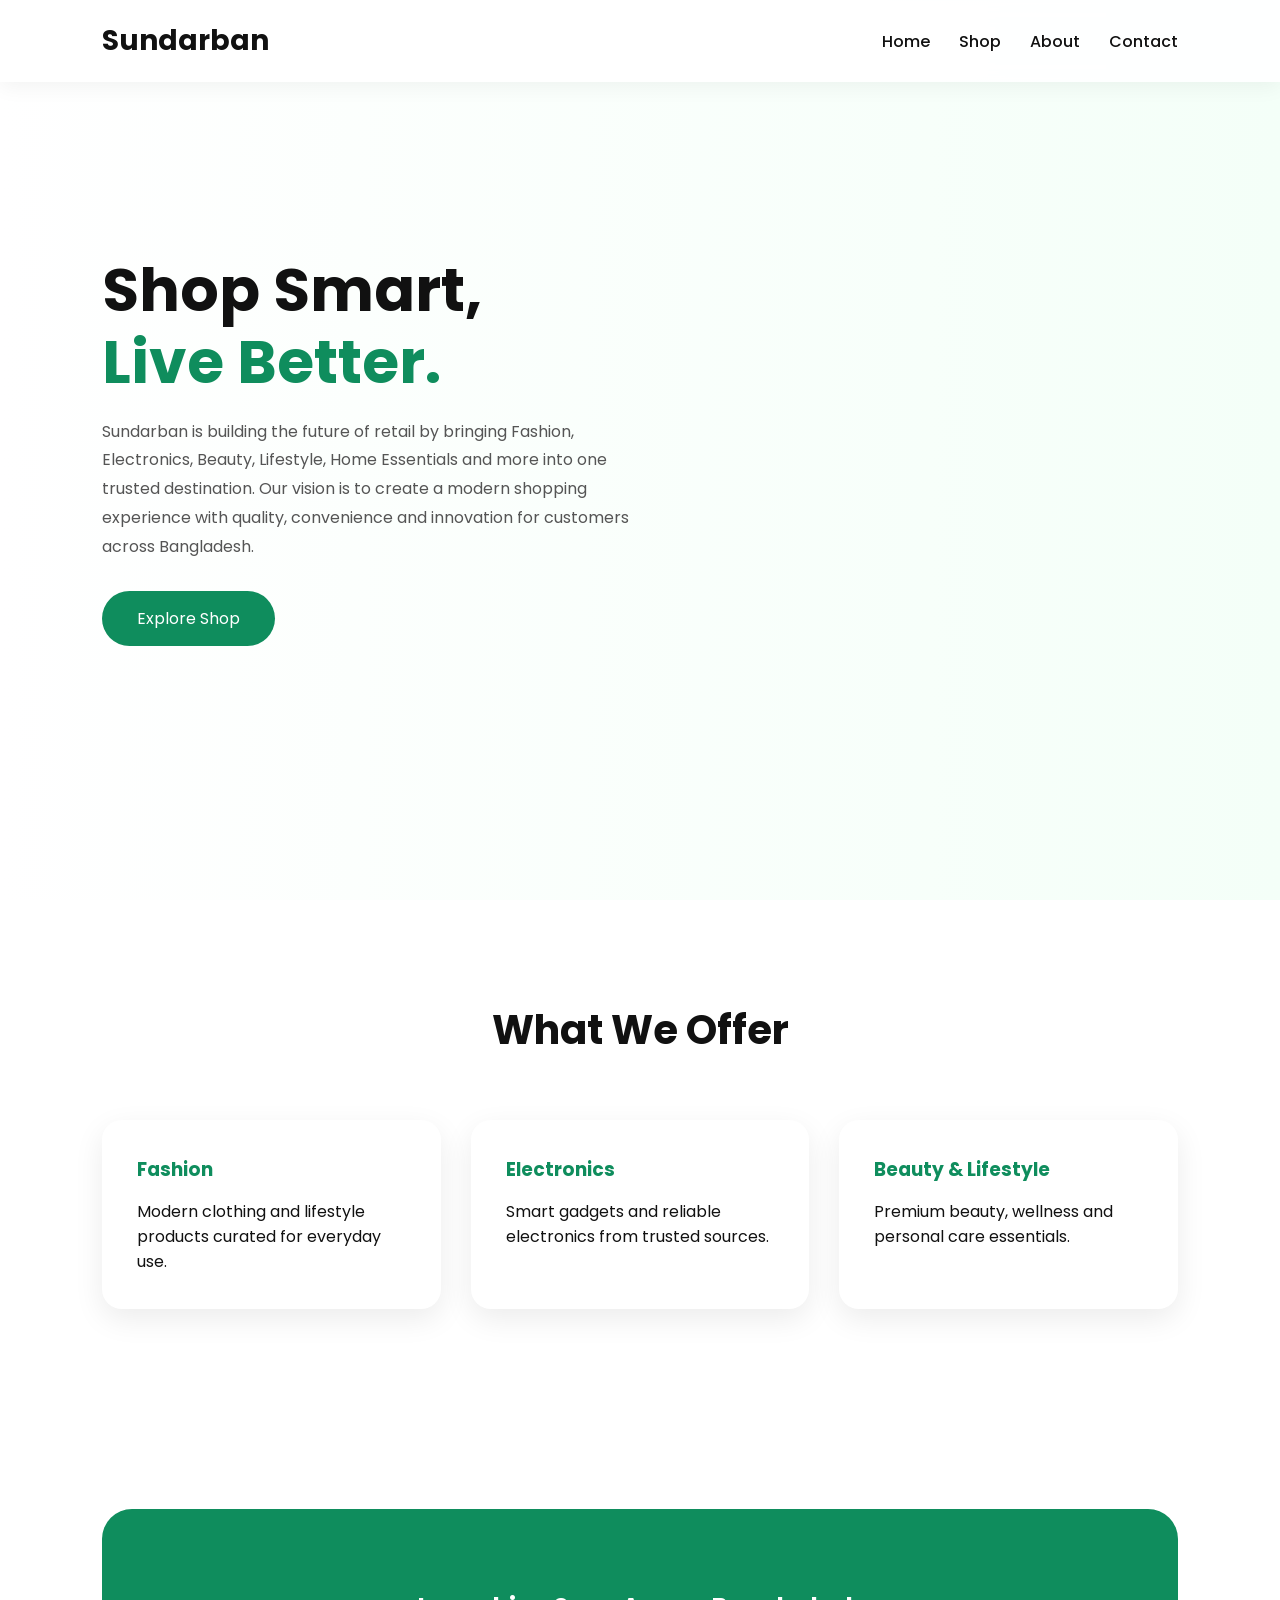
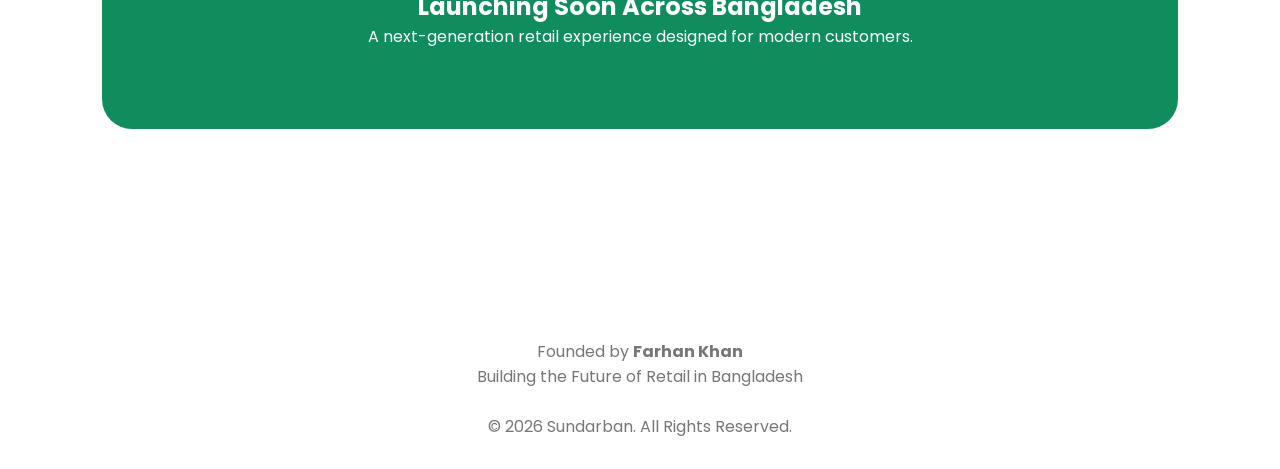
==== index.html @ 41204f95 "Update index.html" ====
<!DOCTYPE html>
<html lang="en">
<head>
<meta charset="UTF-8">
<meta name="viewport" content="width=device-width, initial-scale=1.0">

<title>Sundarban | The Future of Smart Retail</title>

<link href="https://fonts.googleapis.com/css2?family=Poppins:wght@300;400;500;600;700&display=swap" rel="stylesheet">

<link rel="stylesheet" href="https://unpkg.com/aos@2.3.4/dist/aos.css">

<style>
*{
    margin:0;
    padding:0;
    box-sizing:border-box;
    font-family:'Poppins',sans-serif;
}

body{
    background:#fff;
    color:#111;
    overflow-x:hidden;
}

html{
    scroll-behavior:smooth;
}

/* HEADER */
header{
    position:fixed;
    top:0;
    width:100%;
    background:rgba(255,255,255,.9);
    backdrop-filter:blur(10px);
    display:flex;
    justify-content:space-between;
    align-items:center;
    padding:20px 8%;
    z-index:1000;
    box-shadow:0 5px 20px rgba(0,0,0,.05);
}

.logo{
    font-size:28px;
    font-weight:700;
}

nav a{
    text-decoration:none;
    color:#111;
    margin-left:25px;
    font-weight:500;
    transition:.3s;
}

nav a:hover{
    color:#0f8d5d;
}

/* HERO */
.hero{
    min-height:100vh;
    display:flex;
    align-items:center;
    justify-content:space-between;
    padding:0 8%;
    background:linear-gradient(to right,#ffffff,#f4fff8);
}

.hero-text{
    width:50%;
}

.hero-text h1{
    font-size:60px;
    line-height:1.2;
    margin-bottom:20px;
}

.hero-text span{
    color:#0f8d5d;
}

.hero-text p{
    color:#555;
    margin-bottom:30px;
    line-height:1.8;
}

/* BUTTON */
.btn{
    background:#0f8d5d;
    color:white;
    padding:15px 35px;
    border-radius:50px;
    text-decoration:none;
    transition:.3s;
    display:inline-block;
}

.btn:hover{
    transform:translateY(-5px);
}

/* IMAGE */
.hero-image img{
    width:500px;
    animation:float 4s infinite ease-in-out;
}

@keyframes float{
    0%{transform:translateY(0);}
    50%{transform:translateY(-20px);}
    100%{transform:translateY(0);}
}

/* SECTIONS */
.section{
    padding:100px 8%;
}

.title{
    text-align:center;
    margin-bottom:60px;
}

.title h2{
    font-size:40px;
}

/* CARDS */
.cards{
    display:grid;
    grid-template-columns:repeat(auto-fit,minmax(250px,1fr));
    gap:30px;
}

.card{
    background:#fff;
    padding:35px;
    border-radius:20px;
    box-shadow:0 10px 30px rgba(0,0,0,.08);
    transition:.4s;
}

.card:hover{
    transform:translateY(-10px);
}

.card h3{
    margin-bottom:15px;
    color:#0f8d5d;
}

/* CTA */
.cta{
    background:#0f8d5d;
    color:white;
    text-align:center;
    border-radius:30px;
    padding:80px 40px;
}

/* FOOTER */
footer{
    text-align:center;
    padding:30px;
    margin-top:80px;
    color:#777;
}

/* RESPONSIVE */
@media(max-width:900px){

.hero{
    flex-direction:column;
    text-align:center;
    padding-top:140px;
}

.hero-text{
    width:100%;
}

.hero-text h1{
    font-size:40px;
}

.hero-image img{
    width:100%;
    margin-top:40px;
}

nav{
    display:none;
}
}
</style>
</head>

<body>

<header>
    <div class="logo">Sundarban</div>

    <nav>
        <a href="#">Home</a>
        <a href="shop.html">Shop</a>
        <a href="about.html">About</a>
        <a href="contact.html">Contact</a>
    </nav>
</header>

<!-- HERO -->
<section class="hero">

    <div class="hero-text" data-aos="fade-right">

        <h1>Shop Smart,<br><span>Live Better.</span></h1>

        <p>
            Sundarban is building the future of retail by bringing Fashion, Electronics,
            Beauty, Lifestyle, Home Essentials and more into one trusted destination.
            Our vision is to create a modern shopping experience with quality, convenience
            and innovation for customers across Bangladesh.
        </p>

        <a href="shop.html" class="btn">Explore Shop</a>

    </div>

    <div class="hero-image" data-aos="fade-left">
        <img src="images/banner.png" alt="">
    </div>

</section>

<!-- FEATURES -->
<section class="section">

    <div class="title" data-aos="fade-up">
        <h2>What We Offer</h2>
    </div>

    <div class="cards">

        <div class="card" data-aos="zoom-in">
            <h3>Fashion</h3>
            <p>Modern clothing and lifestyle products curated for everyday use.</p>
        </div>

        <div class="card" data-aos="zoom-in" data-aos-delay="100">
            <h3>Electronics</h3>
            <p>Smart gadgets and reliable electronics from trusted sources.</p>
        </div>

        <div class="card" data-aos="zoom-in" data-aos-delay="200">
            <h3>Beauty & Lifestyle</h3>
            <p>Premium beauty, wellness and personal care essentials.</p>
        </div>

    </div>

</section>

<!-- CTA -->
<section class="section">

    <div class="cta" data-aos="fade-up">

        <h2>Launching Soon Across Bangladesh</h2>

        <p>
            A next-generation retail experience designed for modern customers.
        </p>

    </div>

</section>

<!-- FOOTER -->
<footer data-aos="fade-up">

Founded by <strong>Farhan Khan</strong><br>
Building the Future of Retail in Bangladesh<br><br>
© 2026 Sundarban. All Rights Reserved.

</footer>

<script src="https://unpkg.com/aos@2.3.4/dist/aos.js"></script>

<script>
AOS.init({
    duration:1000,
    once:true
});
</script>

</body>
</html>
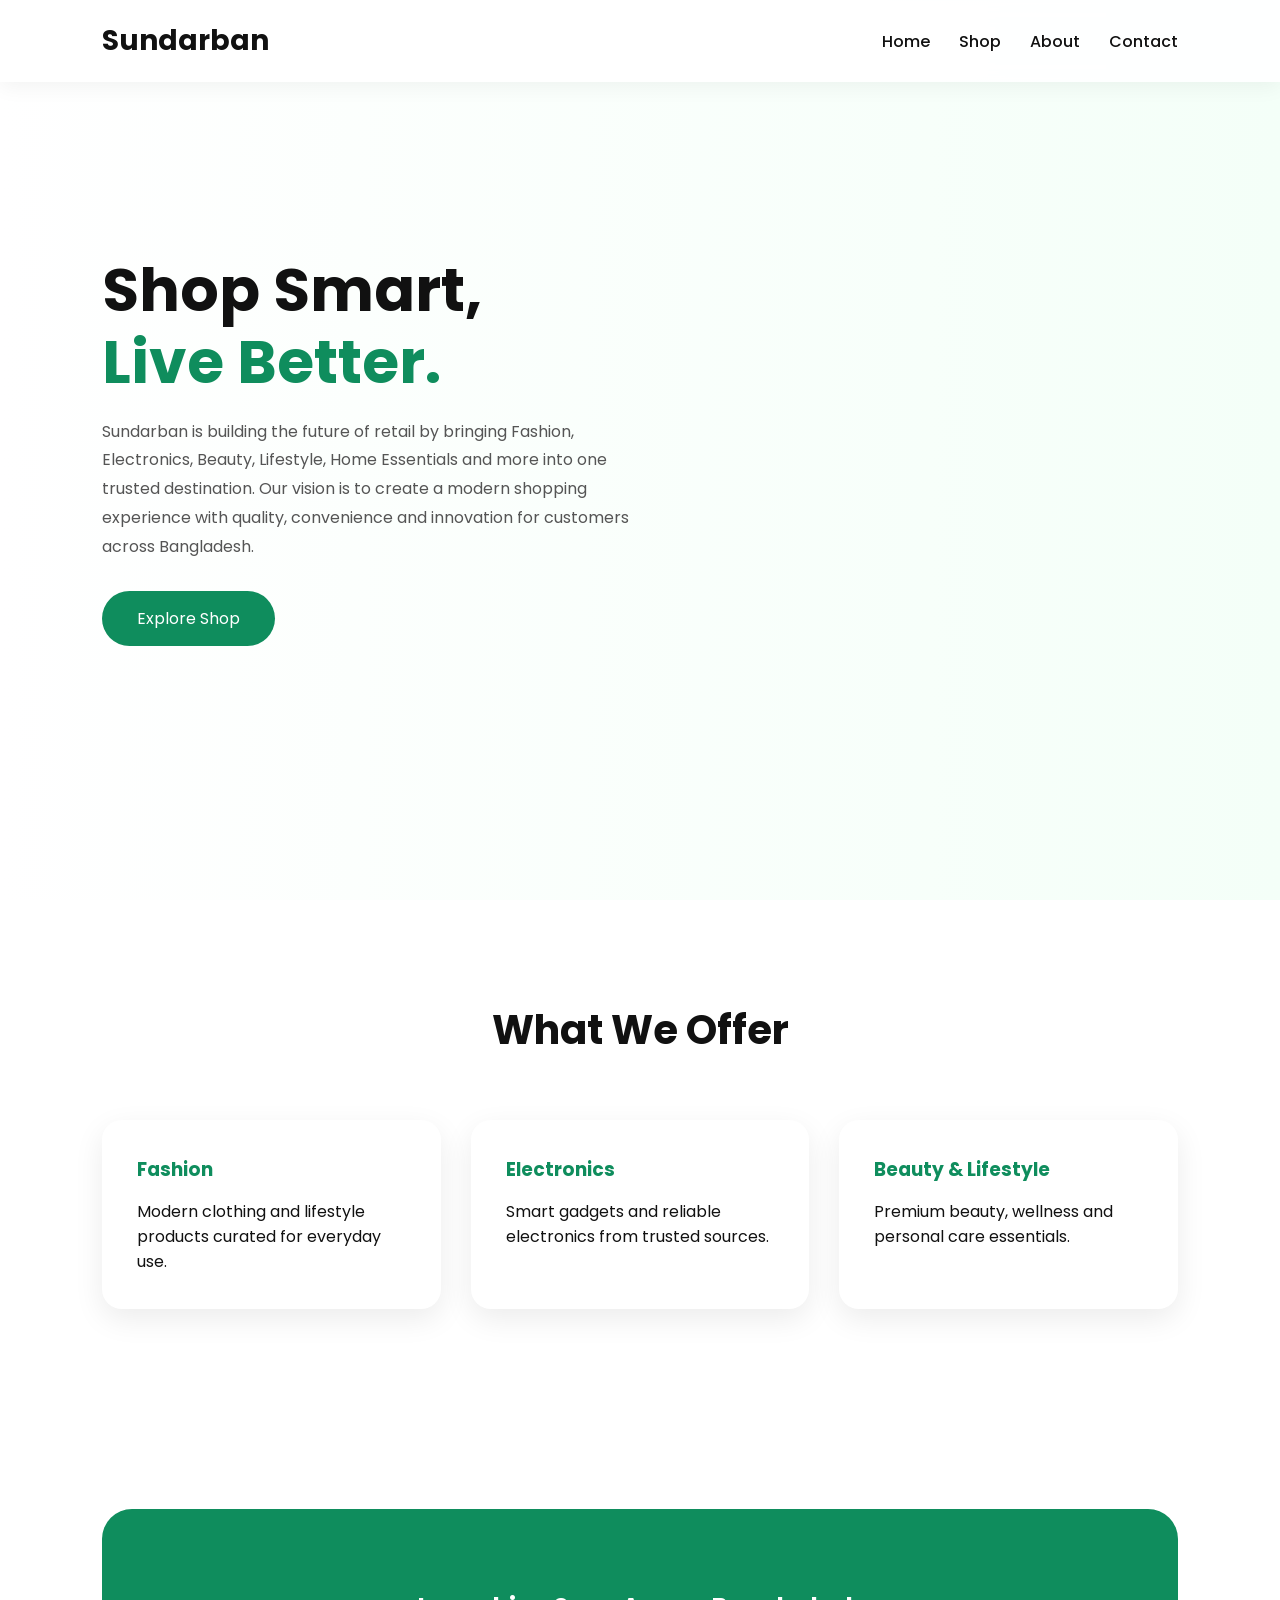
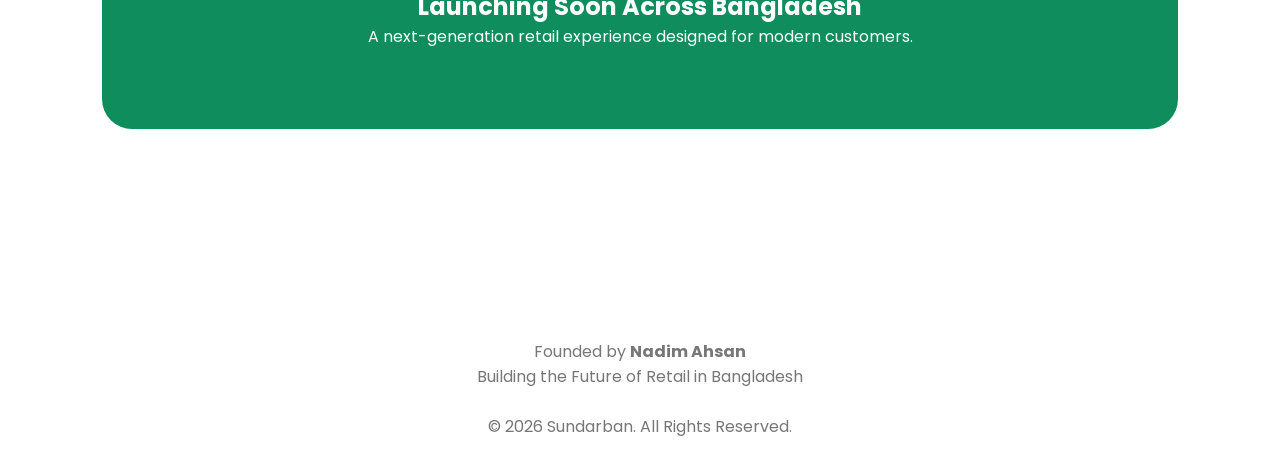
==== commit 5fd255ee: "Update index.html" ====
--- a/index.html
+++ b/index.html
@@ -284,7 +284,7 @@
 <!-- FOOTER -->
 <footer data-aos="fade-up">
 
-Founded by <strong>Farhan Khan</strong><br>
+Founded by <strong>Nadim Ahsan</strong><br>
 Building the Future of Retail in Bangladesh<br><br>
 © 2026 Sundarban. All Rights Reserved.
 
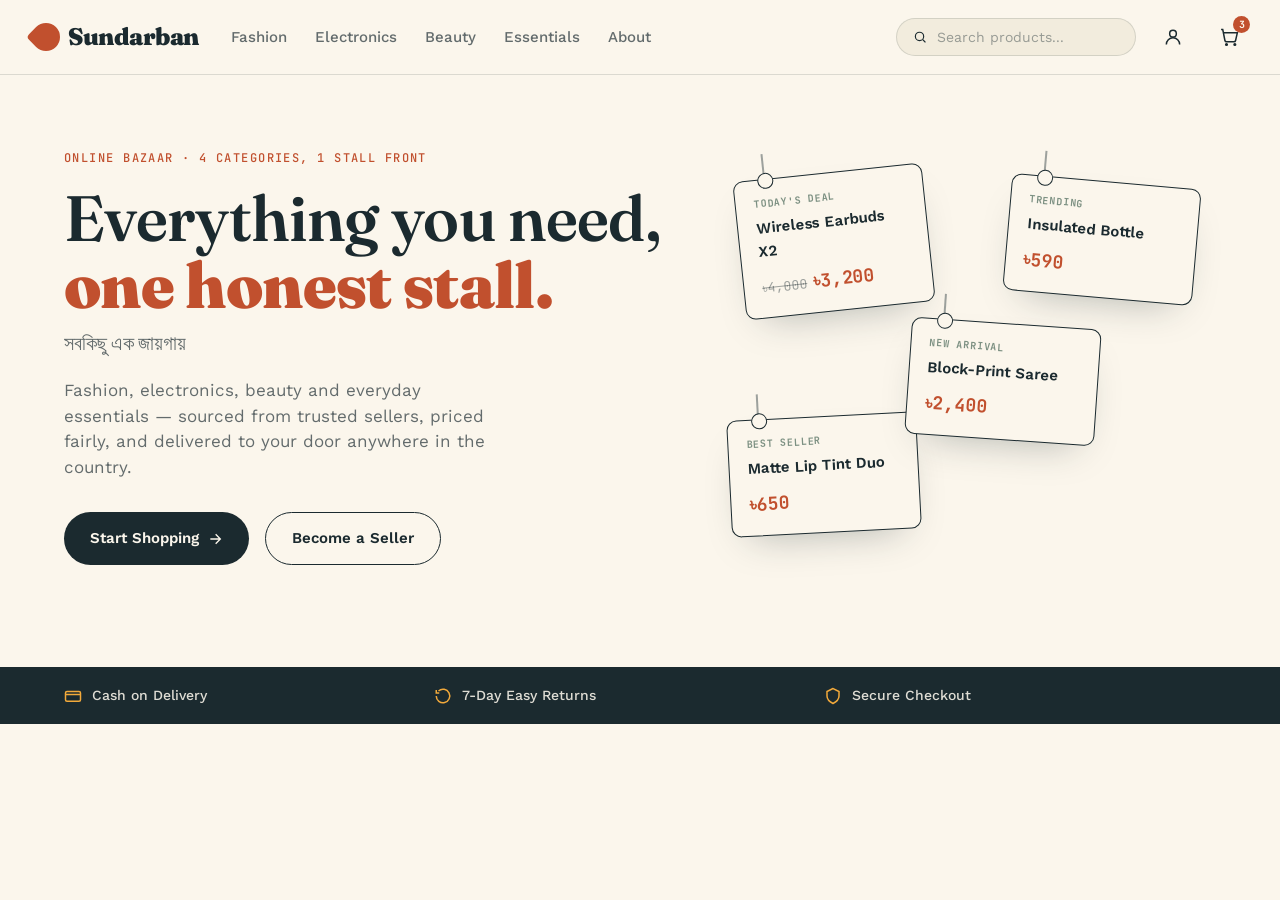
==== commit 9d58c2c6: "Update index.html" ====
--- a/index.html
+++ b/index.html
@@ -3,301 +3,719 @@
 <head>
 <meta charset="UTF-8">
 <meta name="viewport" content="width=device-width, initial-scale=1.0">
-
-<title>Sundarban | The Future of Smart Retail</title>
-
-<link href="https://fonts.googleapis.com/css2?family=Poppins:wght@300;400;500;600;700&display=swap" rel="stylesheet">
-
-<link rel="stylesheet" href="https://unpkg.com/aos@2.3.4/dist/aos.css">
-
+<title>Sundarban — Everything, One Stall</title>
+<link rel="preconnect" href="https://fonts.googleapis.com">
+<link href="https://fonts.googleapis.com/css2?family=Fraunces:opsz,wght@9..144,300;9..144,500;9..144,600;9..144,900&family=Work+Sans:wght@400;500;600;700&family=JetBrains+Mono:wght@400;500;700&display=swap" rel="stylesheet">
 <style>
-*{
+  :root{
+    --ink:#1B2A2F;
+    --ink-soft:rgba(27,42,47,0.68);
+    --ink-faint:rgba(27,42,47,0.42);
+    --cream:#FBF6EC;
+    --cream-dim:#F2ECDD;
+    --marigold:#F2A93B;
+    --marigold-deep:#D88E1F;
+    --brick:#C1502E;
+    --sage:#7C9082;
+    --line:rgba(27,42,47,0.14);
+    --shadow:0 18px 40px -20px rgba(27,42,47,0.35);
+    --radius:14px;
+  }
+
+  *{box-sizing:border-box;}
+  html{scroll-behavior:smooth;}
+  body{
     margin:0;
-    padding:0;
-    box-sizing:border-box;
-    font-family:'Poppins',sans-serif;
-}
-
-body{
-    background:#fff;
-    color:#111;
-    overflow-x:hidden;
-}
-
-html{
-    scroll-behavior:smooth;
-}
-
-/* HEADER */
-header{
-    position:fixed;
+    background:var(--cream);
+    color:var(--ink);
+    font-family:'Work Sans',sans-serif;
+    font-size:16px;
+    line-height:1.5;
+    -webkit-font-smoothing:antialiased;
+  }
+  img,svg{display:block;}
+  a{color:inherit;text-decoration:none;}
+  button{font-family:inherit;cursor:pointer;border:none;background:none;}
+  ul{margin:0;padding:0;list-style:none;}
+  h1,h2,h3{margin:0;font-family:'Fraunces',serif;font-weight:600;letter-spacing:-0.01em;}
+
+  :focus-visible{
+    outline:2px solid var(--brick);
+    outline-offset:3px;
+    border-radius:4px;
+  }
+
+  .wrap{max-width:1240px;margin:0 auto;padding:0 32px;}
+  .eyebrow{
+    font-family:'JetBrains Mono',monospace;
+    font-size:12px;
+    letter-spacing:0.12em;
+    text-transform:uppercase;
+    color:var(--brick);
+    font-weight:500;
+  }
+
+  @media (prefers-reduced-motion: reduce){
+    *{animation-duration:0.01ms !important; animation-iteration-count:1 !important; transition-duration:0.01ms !important; scroll-behavior:auto !important;}
+  }
+
+  /* ---------- HEADER ---------- */
+  .site-header{
+    position:sticky;
     top:0;
-    width:100%;
-    background:rgba(255,255,255,.9);
+    z-index:50;
+    background:rgba(251,246,236,0.92);
     backdrop-filter:blur(10px);
+    border-bottom:1px solid var(--line);
+  }
+  .header-row{
+    display:flex;
+    align-items:center;
+    gap:32px;
+    padding:18px 32px;
+  }
+  .logo{
+    font-family:'Fraunces',serif;
+    font-weight:900;
+    font-size:24px;
+    letter-spacing:-0.02em;
+    color:var(--ink);
+    flex-shrink:0;
+    display:flex;
+    align-items:center;
+    gap:8px;
+  }
+  .logo-mark{
+    width:28px;height:28px;
+    background:var(--brick);
+    border-radius:50% 50% 50% 4px;
+    display:inline-block;
+    transform:rotate(45deg);
+    flex-shrink:0;
+  }
+  .nav-links{
+    display:flex;
+    gap:28px;
+    font-size:15px;
+    font-weight:500;
+  }
+  .nav-links a{
+    position:relative;
+    padding:4px 0;
+    color:var(--ink-soft);
+    transition:color 0.2s ease;
+  }
+  .nav-links a:hover{color:var(--ink);}
+  .nav-links a::after{
+    content:"";
+    position:absolute;
+    left:0;right:0;bottom:-2px;
+    height:2px;
+    background:var(--brick);
+    transform:scaleX(0);
+    transform-origin:left;
+    transition:transform 0.25s ease;
+  }
+  .nav-links a:hover::after{transform:scaleX(1);}
+  .header-actions{
+    margin-left:auto;
+    display:flex;
+    align-items:center;
+    gap:18px;
+  }
+  .search-box{
+    display:flex;
+    align-items:center;
+    gap:8px;
+    background:var(--cream-dim);
+    border:1px solid var(--line);
+    border-radius:999px;
+    padding:9px 16px;
+    width:240px;
+  }
+  .search-box input{
+    border:none;background:none;outline:none;
+    font-family:inherit;font-size:14px;
+    color:var(--ink);width:100%;
+  }
+  .search-box input::placeholder{color:var(--ink-faint);}
+  .icon-btn{
+    position:relative;
+    width:38px;height:38px;
+    display:flex;align-items:center;justify-content:center;
+    border-radius:50%;
+    color:var(--ink);
+    transition:background 0.2s ease;
+  }
+  .icon-btn:hover{background:var(--cream-dim);}
+  .cart-badge{
+    position:absolute;
+    top:-2px;right:-2px;
+    background:var(--brick);
+    color:var(--cream);
+    font-family:'JetBrains Mono',monospace;
+    font-size:10px;
+    font-weight:700;
+    width:17px;height:17px;
+    border-radius:50%;
+    display:flex;align-items:center;justify-content:center;
+  }
+  .menu-toggle{display:none;}
+
+  @media (max-width: 900px){
+    .nav-links,.search-box{display:none;}
+    .menu-toggle{display:flex;}
+  }
+
+  /* ---------- HERO ---------- */
+  .hero{
+    position:relative;
+    padding:72px 32px 100px;
+    overflow:hidden;
+  }
+  .hero-grid{
+    display:grid;
+    grid-template-columns:1.1fr 0.9fr;
+    gap:48px;
+    align-items:center;
+  }
+  .hero-eyebrow{margin-bottom:18px;display:block;}
+  .hero h1{
+    font-size:clamp(40px,5vw,64px);
+    line-height:1.04;
+    color:var(--ink);
+  }
+  .hero h1 em{
+    font-style:normal;
+    color:var(--brick);
+    font-weight:900;
+  }
+  .hero-bangla{
+    font-family:'Fraunces',serif;
+    font-size:20px;
+    color:var(--ink-soft);
+    margin-top:10px;
+    display:block;
+  }
+  .hero p{
+    margin-top:20px;
+    max-width:440px;
+    color:var(--ink-soft);
+    font-size:17px;
+  }
+  .hero-ctas{
+    margin-top:32px;
+    display:flex;
+    gap:16px;
+    flex-wrap:wrap;
+  }
+  .btn{
+    display:inline-flex;
+    align-items:center;
+    gap:8px;
+    padding:14px 26px;
+    border-radius:999px;
+    font-weight:600;
+    font-size:15px;
+    transition:transform 0.2s ease, box-shadow 0.2s ease;
+  }
+  .btn-primary{
+    background:var(--ink);
+    color:var(--cream);
+  }
+  .btn-primary:hover{transform:translateY(-2px); box-shadow:var(--shadow);}
+  .btn-secondary{
+    background:transparent;
+    color:var(--ink);
+    border:1.5px solid var(--ink);
+  }
+  .btn-secondary:hover{background:var(--ink);color:var(--cream);}
+
+  .hero-stage{
+    position:relative;
+    height:420px;
+  }
+  .tag-card{
+    position:absolute;
+    background:var(--cream);
+    border:1.5px solid var(--ink);
+    border-radius:10px 10px 10px 10px;
+    padding:16px 18px 18px;
+    width:190px;
+    box-shadow:var(--shadow);
+    animation:float 7s ease-in-out infinite;
+  }
+  .tag-card::before{
+    content:"";
+    position:absolute;
+    top:-7px;left:24px;
+    width:14px;height:14px;
+    background:var(--cream);
+    border:1.5px solid var(--ink);
+    border-radius:50%;
+  }
+  .tag-card::after{
+    content:"";
+    position:absolute;
+    top:-26px;left:30px;
+    width:2px;height:20px;
+    background:var(--ink-faint);
+  }
+  .tag-card .tag-eyebrow{
+    font-family:'JetBrains Mono',monospace;
+    font-size:10px;
+    letter-spacing:0.08em;
+    text-transform:uppercase;
+    color:var(--sage);
+    font-weight:700;
+  }
+  .tag-card .tag-name{
+    font-size:15px;
+    font-weight:600;
+    margin-top:6px;
+  }
+  .tag-card .tag-price{
+    font-family:'JetBrains Mono',monospace;
+    font-size:18px;
+    font-weight:700;
+    color:var(--brick);
+    margin-top:10px;
+  }
+  .tag-card .tag-price s{
+    color:var(--ink-faint);
+    font-size:13px;
+    font-weight:400;
+    margin-right:6px;
+  }
+  .tag-1{top:6%;left:4%;transform:rotate(-6deg);animation-delay:0s;}
+  .tag-2{top:42%;left:38%;transform:rotate(4deg);animation-delay:1.4s;z-index:2;}
+  .tag-3{top:64%;left:2%;transform:rotate(-3deg);animation-delay:2.8s;}
+  .tag-4{top:8%;left:58%;transform:rotate(5deg);animation-delay:4.2s;}
+
+  @keyframes float{
+    0%,100%{transform:translateY(0) rotate(var(--r,0deg));}
+    50%{transform:translateY(-10px) rotate(var(--r,0deg));}
+  }
+  .tag-1{--r:-6deg;}
+  .tag-2{--r:4deg;}
+  .tag-3{--r:-3deg;}
+  .tag-4{--r:5deg;}
+
+  @media (max-width: 900px){
+    .hero-grid{grid-template-columns:1fr;}
+    .hero-stage{height:300px;margin-top:20px;}
+    .tag-card{width:150px;padding:12px 14px 14px;}
+  }
+
+  /* ---------- TRUST STRIP ---------- */
+  .trust-strip{
+    background:var(--ink);
+    color:var(--cream);
+    padding:18px 32px;
+  }
+  .trust-row{
     display:flex;
     justify-content:space-between;
-    align-items:center;
-    padding:20px 8%;
-    z-index:1000;
-    box-shadow:0 5px 20px rgba(0,0,0,.05);
-}
-
-.logo{
-    font-size:28px;
+    flex-wrap:wrap;
+    gap:20px;
+  }
+  .trust-item{
+    display:flex;
+    align-items:center;
+    gap:10px;
+    font-size:14px;
+    font-weight:500;
+    color:rgba(251,246,236,0.88);
+  }
+  .trust-item svg{flex-shrink:0;color:var(--marigold);}
+
+  /* ---------- SECTION HEADERS ---------- */
+  .section{padding:88px 32px;}
+  .section-head{
+    display:flex;
+    justify-content:space-between;
+    align-items:flex-end;
+    flex-wrap:wrap;
+    gap:16px;
+    margin-bottom:44px;
+  }
+  .section-head h2{font-size:clamp(28px,3vw,38px);}
+  .section-link{
+    font-weight:600;
+    font-size:14px;
+    display:inline-flex;
+    align-items:center;
+    gap:6px;
+    color:var(--brick);
+    border-bottom:1.5px solid var(--brick);
+    padding-bottom:2px;
+  }
+
+  /* ---------- STALLS / CATEGORIES ---------- */
+  .stalls-grid{
+    display:grid;
+    grid-template-columns:repeat(4,1fr);
+    gap:22px;
+  }
+  .stall-card{
+    background:var(--cream);
+    border:1.5px solid var(--line);
+    border-radius:var(--radius);
+    padding:28px 22px;
+    transition:transform 0.25s ease, border-color 0.25s ease, box-shadow 0.25s ease;
+  }
+  .stall-card:hover{
+    transform:translateY(-6px);
+    border-color:var(--ink);
+    box-shadow:var(--shadow);
+  }
+  .stall-icon{
+    width:48px;height:48px;
+    border-radius:12px;
+    display:flex;align-items:center;justify-content:center;
+    margin-bottom:18px;
+  }
+  .stall-card h3{font-size:19px;margin-bottom:6px;}
+  .stall-count{
+    font-family:'JetBrains Mono',monospace;
+    font-size:12px;
+    color:var(--ink-faint);
+  }
+  .stall-link{
+    display:inline-flex;
+    align-items:center;
+    gap:6px;
+    margin-top:16px;
+    font-size:13px;
+    font-weight:600;
+    color:var(--ink);
+  }
+  .stall-card:hover .stall-link svg{transform:translateX(3px);}
+  .stall-link svg{transition:transform 0.2s ease;}
+
+  .stall-1 .stall-icon{background:#EFE3D0;color:var(--marigold-deep);}
+  .stall-2 .stall-icon{background:#E4E9E6;color:var(--sage);}
+  .stall-3 .stall-icon{background:#F3DCD3;color:var(--brick);}
+  .stall-4 .stall-icon{background:#E2E6E1;color:#5C6E5F;}
+
+  @media (max-width:900px){
+    .stalls-grid{grid-template-columns:repeat(2,1fr);}
+  }
+  @media (max-width:560px){
+    .stalls-grid{grid-template-columns:1fr;}
+  }
+
+  /* ---------- PRODUCTS ---------- */
+  .product-grid{
+    display:grid;
+    grid-template-columns:repeat(4,1fr);
+    gap:22px;
+  }
+  .product-card{
+    background:var(--cream);
+    border:1.5px solid var(--line);
+    border-radius:var(--radius);
+    overflow:hidden;
+    transition:transform 0.25s ease, box-shadow 0.25s ease;
+  }
+  .product-card:hover{
+    transform:translateY(-6px);
+    box-shadow:var(--shadow);
+  }
+  .product-art{
+    height:160px;
+    position:relative;
+    display:flex;align-items:center;justify-content:center;
+  }
+  .product-art svg{width:56px;height:56px;}
+  .product-body{padding:18px 18px 20px;}
+  .product-eyebrow{
+    font-family:'JetBrains Mono',monospace;
+    font-size:11px;
+    letter-spacing:0.06em;
+    text-transform:uppercase;
+    color:var(--ink-faint);
+  }
+  .product-name{
+    font-family:'Fraunces',serif;
+    font-weight:600;
+    font-size:17px;
+    margin-top:6px;
+  }
+  .product-foot{
+    display:flex;
+    justify-content:space-between;
+    align-items:center;
+    margin-top:14px;
+  }
+  .product-price{
+    font-family:'JetBrains Mono',monospace;
     font-weight:700;
-}
-
-nav a{
-    text-decoration:none;
-    color:#111;
-    margin-left:25px;
-    font-weight:500;
-    transition:.3s;
-}
-
-nav a:hover{
-    color:#0f8d5d;
-}
-
-/* HERO */
-.hero{
-    min-height:100vh;
-    display:flex;
-    align-items:center;
+    font-size:16px;
+    color:var(--brick);
+  }
+  .product-add{
+    width:34px;height:34px;
+    border-radius:50%;
+    background:var(--ink);
+    color:var(--cream);
+    display:flex;align-items:center;justify-content:center;
+    transition:background 0.2s ease;
+  }
+  .product-add:hover{background:var(--brick);}
+
+  .art-1{background:linear-gradient(135deg,#EFE3D0,#F2A93B33);}
+  .art-2{background:linear-gradient(135deg,#E4E9E6,#7C909233);}
+  .art-3{background:linear-gradient(135deg,#F3DCD3,#C1502E33);}
+  .art-4{background:linear-gradient(135deg,#E2E6E1,#5C6E5F22);}
+
+  @media (max-width:900px){
+    .product-grid{grid-template-columns:repeat(2,1fr);}
+  }
+  @media (max-width:560px){
+    .product-grid{grid-template-columns:1fr;}
+  }
+
+  /* ---------- ABOUT ---------- */
+  .about-section{background:var(--cream-dim);}
+  .about-grid{
+    display:grid;
+    grid-template-columns:1.3fr 1fr;
+    gap:56px;
+    align-items:start;
+  }
+  .about-copy h2{font-size:clamp(28px,3vw,38px);margin-bottom:18px;}
+  .about-copy p{
+    color:var(--ink-soft);
+    font-size:16px;
+    max-width:520px;
+    margin-bottom:14px;
+  }
+  .about-copy p:last-of-type{margin-bottom:0;}
+  .founder-card{
+    background:var(--cream);
+    border:1.5px solid var(--line);
+    border-radius:var(--radius);
+    padding:32px;
+    box-shadow:var(--shadow);
+  }
+  .founder-avatar{
+    width:64px;height:64px;
+    border-radius:50%;
+    background:var(--ink);
+    color:var(--marigold);
+    font-family:'Fraunces',serif;
+    font-weight:600;
+    font-size:22px;
+    display:flex;align-items:center;justify-content:center;
+    margin-bottom:18px;
+  }
+  .founder-name{
+    font-family:'Fraunces',serif;
+    font-weight:600;
+    font-size:20px;
+  }
+  .founder-title{
+    font-family:'JetBrains Mono',monospace;
+    font-size:12px;
+    text-transform:uppercase;
+    letter-spacing:0.06em;
+    color:var(--brick);
+    margin-top:4px;
+  }
+  .founder-quote{
+    margin-top:18px;
+    padding-top:18px;
+    border-top:1px solid var(--line);
+    font-family:'Fraunces',serif;
+    font-style:italic;
+    font-size:15px;
+    color:var(--ink-soft);
+    line-height:1.6;
+  }
+  .about-social{
+    margin-top:20px;
+    display:inline-flex;
+    align-items:center;
+    gap:8px;
+    font-size:13px;
+    font-weight:600;
+    color:var(--ink);
+  }
+  .about-social svg{color:#1877F2;}
+  .about-social:hover{color:var(--brick);}
+
+  @media (max-width:900px){
+    .about-grid{grid-template-columns:1fr;}
+  }
+
+  /* ---------- SELLER CTA ---------- */
+  .seller-cta{
+    background:var(--ink);
+    color:var(--cream);
+    border-radius:24px;
+    padding:56px;
+    margin:0 32px 88px;
+    display:flex;
     justify-content:space-between;
-    padding:0 8%;
-    background:linear-gradient(to right,#ffffff,#f4fff8);
-}
-
-.hero-text{
-    width:50%;
-}
-
-.hero-text h1{
-    font-size:60px;
-    line-height:1.2;
-    margin-bottom:20px;
-}
-
-.hero-text span{
-    color:#0f8d5d;
-}
-
-.hero-text p{
-    color:#555;
-    margin-bottom:30px;
-    line-height:1.8;
-}
-
-/* BUTTON */
-.btn{
-    background:#0f8d5d;
-    color:white;
-    padding:15px 35px;
-    border-radius:50px;
-    text-decoration:none;
-    transition:.3s;
-    display:inline-block;
-}
-
-.btn:hover{
-    transform:translateY(-5px);
-}
-
-/* IMAGE */
-.hero-image img{
-    width:500px;
-    animation:float 4s infinite ease-in-out;
-}
-
-@keyframes float{
-    0%{transform:translateY(0);}
-    50%{transform:translateY(-20px);}
-    100%{transform:translateY(0);}
-}
-
-/* SECTIONS */
-.section{
-    padding:100px 8%;
-}
-
-.title{
-    text-align:center;
-    margin-bottom:60px;
-}
-
-.title h2{
-    font-size:40px;
-}
-
-/* CARDS */
-.cards{
+    align-items:center;
+    gap:32px;
+    flex-wrap:wrap;
+  }
+  .seller-cta h2{font-size:clamp(26px,3vw,34px);color:var(--cream);max-width:480px;}
+  .seller-cta p{color:rgba(251,246,236,0.7);margin-top:10px;max-width:440px;}
+  .seller-cta .btn-primary{background:var(--marigold);color:var(--ink);}
+  .seller-cta .btn-primary:hover{background:var(--cream);}
+
+  @media (max-width:700px){
+    .seller-cta{padding:36px 28px;border-radius:18px;margin:0 16px 64px;}
+    .section{padding:64px 20px;}
+    .hero{padding:48px 20px 72px;}
+  }
+
+  /* ---------- FOOTER ---------- */
+  .site-footer{
+    background:var(--cream-dim);
+    border-top:1px solid var(--line);
+    padding:64px 32px 32px;
+  }
+  .footer-grid{
     display:grid;
-    grid-template-columns:repeat(auto-fit,minmax(250px,1fr));
-    gap:30px;
-}
-
-.card{
-    background:#fff;
-    padding:35px;
-    border-radius:20px;
-    box-shadow:0 10px 30px rgba(0,0,0,.08);
-    transition:.4s;
-}
-
-.card:hover{
-    transform:translateY(-10px);
-}
-
-.card h3{
-    margin-bottom:15px;
-    color:#0f8d5d;
-}
-
-/* CTA */
-.cta{
-    background:#0f8d5d;
-    color:white;
-    text-align:center;
-    border-radius:30px;
-    padding:80px 40px;
-}
-
-/* FOOTER */
-footer{
-    text-align:center;
-    padding:30px;
-    margin-top:80px;
-    color:#777;
-}
-
-/* RESPONSIVE */
-@media(max-width:900px){
-
-.hero{
-    flex-direction:column;
-    text-align:center;
-    padding-top:140px;
-}
-
-.hero-text{
-    width:100%;
-}
-
-.hero-text h1{
-    font-size:40px;
-}
-
-.hero-image img{
-    width:100%;
-    margin-top:40px;
-}
-
-nav{
-    display:none;
-}
-}
+    grid-template-columns:1.4fr 1fr 1fr 1fr;
+    gap:40px;
+  }
+  .footer-brand .logo{margin-bottom:14px;}
+  .footer-brand p{
+    color:var(--ink-soft);
+    font-size:14px;
+    max-width:280px;
+  }
+  .footer-col h4{
+    font-family:'JetBrains Mono',monospace;
+    font-size:12px;
+    text-transform:uppercase;
+    letter-spacing:0.08em;
+    color:var(--ink-faint);
+    margin-bottom:16px;
+  }
+  .footer-col ul li{margin-bottom:11px;}
+  .footer-col a{
+    font-size:14px;
+    color:var(--ink-soft);
+    transition:color 0.2s ease;
+  }
+  .footer-col a:hover{color:var(--brick);}
+  .footer-bottom{
+    margin-top:48px;
+    padding-top:24px;
+    border-top:1px solid var(--line);
+    display:flex;
+    justify-content:space-between;
+    flex-wrap:wrap;
+    gap:12px;
+    font-size:13px;
+    color:var(--ink-faint);
+  }
+  @media (max-width:800px){
+    .footer-grid{grid-template-columns:1fr 1fr;}
+  }
+  @media (max-width:500px){
+    .footer-grid{grid-template-columns:1fr;}
+  }
+
+  /* ---------- reveal on scroll ---------- */
+  .reveal{
+    opacity:0;
+    transform:translateY(18px);
+    transition:opacity 0.6s ease, transform 0.6s ease;
+  }
+  .reveal.is-visible{opacity:1;transform:translateY(0);}
 </style>
 </head>
-
 <body>
 
-<header>
-    <div class="logo">Sundarban</div>
-
-    <nav>
-        <a href="#">Home</a>
-        <a href="shop.html">Shop</a>
-        <a href="about.html">About</a>
-        <a href="contact.html">Contact</a>
+<header class="site-header">
+  <div class="header-row">
+    <a href="#" class="logo"><span class="logo-mark"></span>Sundarban</a>
+    <nav class="nav-links">
+      <a href="#stalls">Fashion</a>
+      <a href="#stalls">Electronics</a>
+      <a href="#stalls">Beauty</a>
+      <a href="#stalls">Essentials</a>
+      <a href="#about">About</a>
     </nav>
+    <div class="header-actions">
+      <div class="search-box">
+        <svg width="16" height="16" viewBox="0 0 24 24" fill="none" stroke="currentColor" stroke-width="2"><circle cx="11" cy="11" r="7"/><path d="M21 21l-4.3-4.3"/></svg>
+        <input type="text" placeholder="Search products...">
+      </div>
+      <button class="icon-btn" aria-label="Account">
+        <svg width="20" height="20" viewBox="0 0 24 24" fill="none" stroke="currentColor" stroke-width="1.8"><circle cx="12" cy="8" r="4"/><path d="M4 21c0-4.4 3.6-8 8-8s8 3.6 8 8"/></svg>
+      </button>
+      <button class="icon-btn" aria-label="Cart, 3 items">
+        <svg width="20" height="20" viewBox="0 0 24 24" fill="none" stroke="currentColor" stroke-width="1.8"><circle cx="9" cy="21" r="1"/><circle cx="19" cy="21" r="1"/><path d="M2.5 3h2l2.6 13.2a2 2 0 0 0 2 1.6h8.8a2 2 0 0 0 2-1.6L22 7H6"/></svg>
+        <span class="cart-badge">3</span>
+      </button>
+      <button class="icon-btn menu-toggle" aria-label="Menu">
+        <svg width="22" height="22" viewBox="0 0 24 24" fill="none" stroke="currentColor" stroke-width="1.8"><path d="M3 6h18M3 12h18M3 18h18"/></svg>
+      </button>
+    </div>
+  </div>
 </header>
 
-<!-- HERO -->
 <section class="hero">
-
-    <div class="hero-text" data-aos="fade-right">
-
-        <h1>Shop Smart,<br><span>Live Better.</span></h1>
-
-        <p>
-            Sundarban is building the future of retail by bringing Fashion, Electronics,
-            Beauty, Lifestyle, Home Essentials and more into one trusted destination.
-            Our vision is to create a modern shopping experience with quality, convenience
-            and innovation for customers across Bangladesh.
-        </p>
-
-        <a href="shop.html" class="btn">Explore Shop</a>
-
+  <div class="wrap hero-grid">
+    <div>
+      <span class="eyebrow hero-eyebrow">Online Bazaar · 4 Categories, 1 Stall Front</span>
+      <h1>Everything you need,<br><em>one honest stall.</em></h1>
+      <span class="hero-bangla">সবকিছু এক জায়গায়</span>
+      <p>Fashion, electronics, beauty and everyday essentials — sourced from trusted sellers, priced fairly, and delivered to your door anywhere in the country.</p>
+      <div class="hero-ctas">
+        <a href="#stalls" class="btn btn-primary">
+          Start Shopping
+          <svg width="16" height="16" viewBox="0 0 24 24" fill="none" stroke="currentColor" stroke-width="2"><path d="M5 12h14M13 5l7 7-7 7"/></svg>
+        </a>
+        <a href="#" class="btn btn-secondary">Become a Seller</a>
+      </div>
     </div>
-
-    <div class="hero-image" data-aos="fade-left">
-        <img src="images/banner.png" alt="">
+    <div class="hero-stage" aria-hidden="true">
+      <div class="tag-card tag-1">
+        <div class="tag-eyebrow">Today's Deal</div>
+        <div class="tag-name">Wireless Earbuds X2</div>
+        <div class="tag-price"><s>৳4,000</s>৳3,200</div>
+      </div>
+      <div class="tag-card tag-2">
+        <div class="tag-eyebrow">New Arrival</div>
+        <div class="tag-name">Block-Print Saree</div>
+        <div class="tag-price">৳2,400</div>
+      </div>
+      <div class="tag-card tag-3">
+        <div class="tag-eyebrow">Best Seller</div>
+        <div class="tag-name">Matte Lip Tint Duo</div>
+        <div class="tag-price">৳650</div>
+      </div>
+      <div class="tag-card tag-4">
+        <div class="tag-eyebrow">Trending</div>
+        <div class="tag-name">Insulated Bottle</div>
+        <div class="tag-price">৳590</div>
+      </div>
     </div>
-
+  </div>
 </section>
 
-<!-- FEATURES -->
-<section class="section">
-
-    <div class="title" data-aos="fade-up">
-        <h2>What We Offer</h2>
+<div class="trust-strip">
+  <div class="wrap trust-row">
+    <div class="trust-item">
+      <svg width="18" height="18" viewBox="0 0 24 24" fill="none" stroke="currentColor" stroke-width="2"><rect x="2" y="6" width="20" height="13" rx="2"/><path d="M2 10h20"/></svg>
+      Cash on Delivery
     </div>
-
-    <div class="cards">
-
-        <div class="card" data-aos="zoom-in">
-            <h3>Fashion</h3>
-            <p>Modern clothing and lifestyle products curated for everyday use.</p>
-        </div>
-
-        <div class="card" data-aos="zoom-in" data-aos-delay="100">
-            <h3>Electronics</h3>
-            <p>Smart gadgets and reliable electronics from trusted sources.</p>
-        </div>
-
-        <div class="card" data-aos="zoom-in" data-aos-delay="200">
-            <h3>Beauty & Lifestyle</h3>
-            <p>Premium beauty, wellness and personal care essentials.</p>
-        </div>
-
+    <div class="trust-item">
+      <svg width="18" height="18" viewBox="0 0 24 24" fill="none" stroke="currentColor" stroke-width="2"><path d="M3 12a9 9 0 1 0 3-6.7"/><path d="M3 4v4h4"/></svg>
+      7-Day Easy Returns
     </div>
-
-</section>
-
-<!-- CTA -->
-<section class="section">
-
-    <div class="cta" data-aos="fade-up">
-
-        <h2>Launching Soon Across Bangladesh</h2>
-
-        <p>
-            A next-generation retail experience designed for modern customers.
-        </p>
-
+    <div class="trust-item">
+      <svg width="18" height="18" viewBox="0 0 24 24" fill="none" stroke="currentColor" stroke-width="2"><path d="M12 2 4 6v6c0 5 4 8 8 10 4-2 8-5 8-10V6l-8-4Z"/></svg>
+      Secure Checkout
     </div>
-
-</section>
-
-<!-- FOOTER -->
-<footer data-aos="fade-up">
-
-Founded by <strong>Nadim Ahsan</strong><br>
-Building the Future of Retail in Bangladesh<br><br>
-© 2026 Sundarban. All Rights Reserved.
-
-</footer>
-
-<script src="https://unpkg.com/aos@2.3.4/dist/aos.js"></script>
-
-<script>
-AOS.init({
-    duration:1000,
-    once:true
-});
-</script>
-
-</body>
-</html>
+    <div class="trust-item">
+      <svg width="18" height="18" viewBox="0 0 24 24" fill="none" stroke="currentColor" stroke-width="2"><path d="M3 16V8a2 2 0 0 1 2-2h8
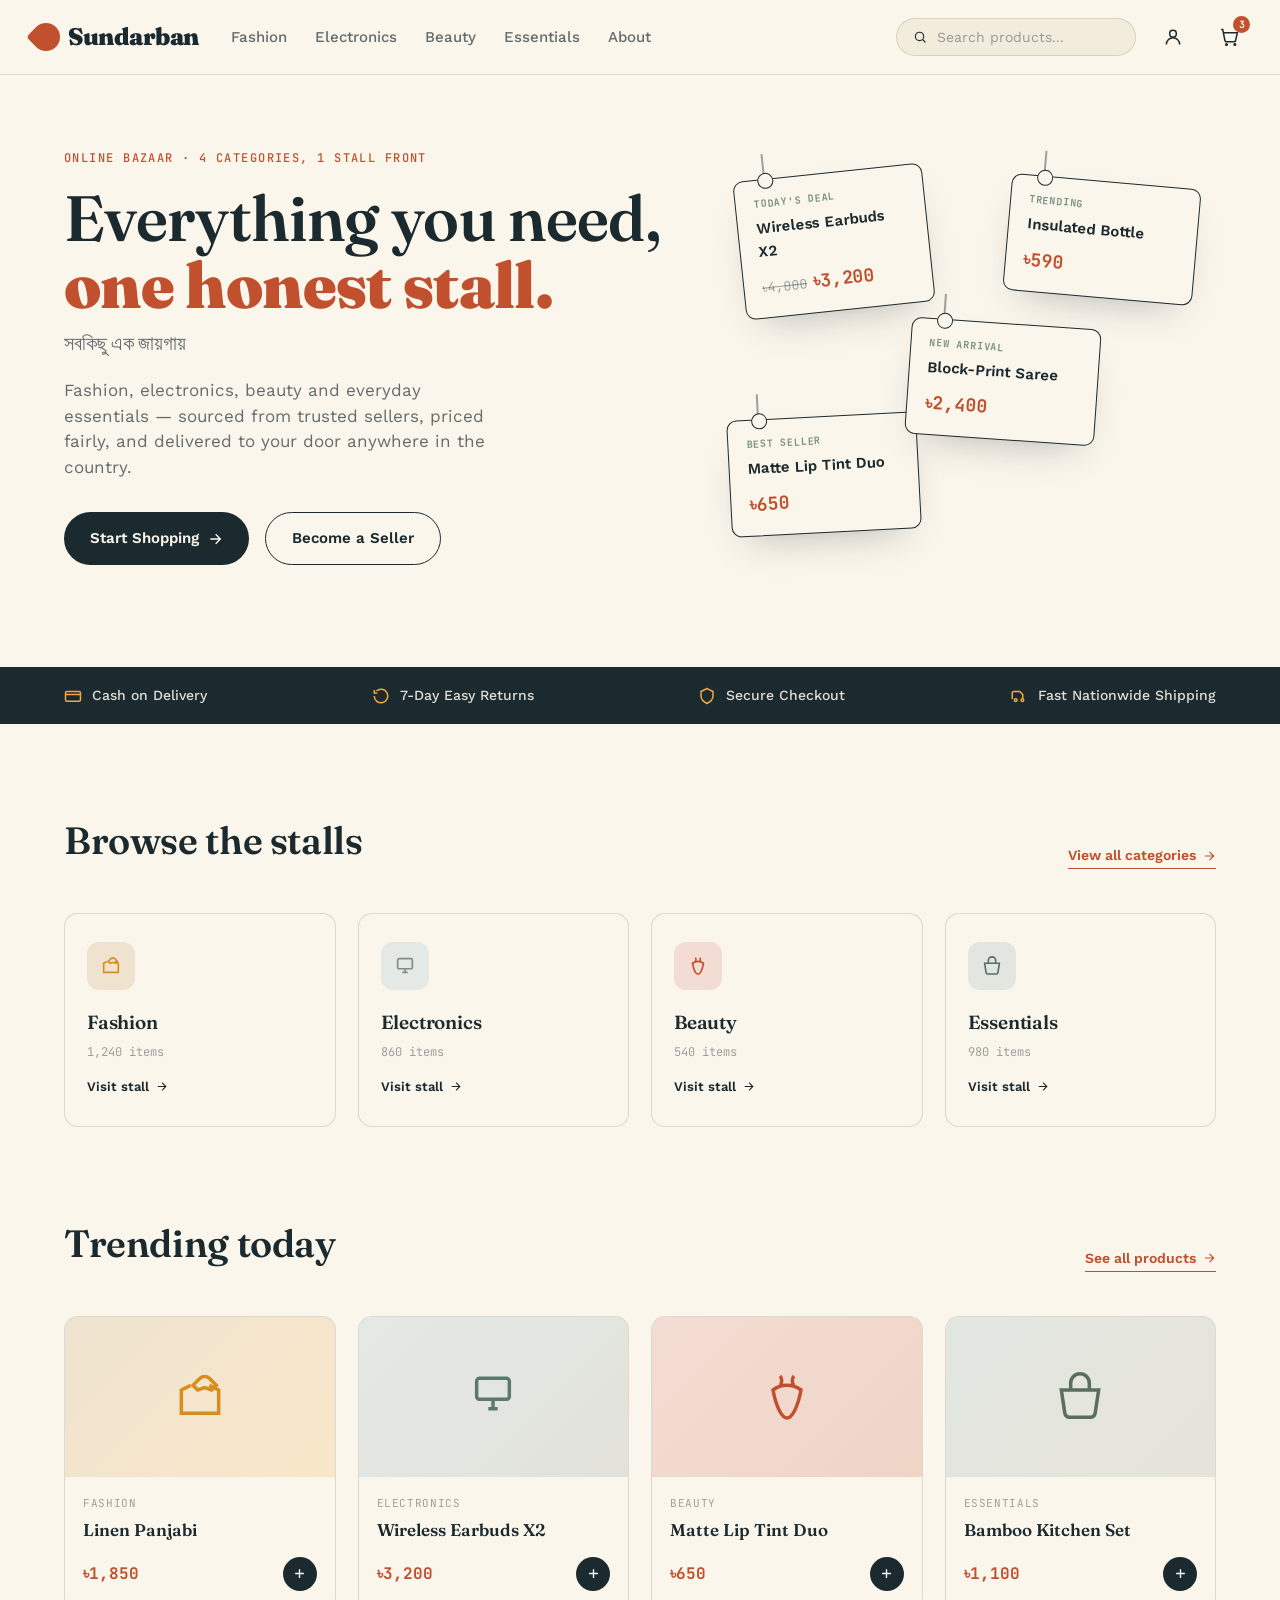
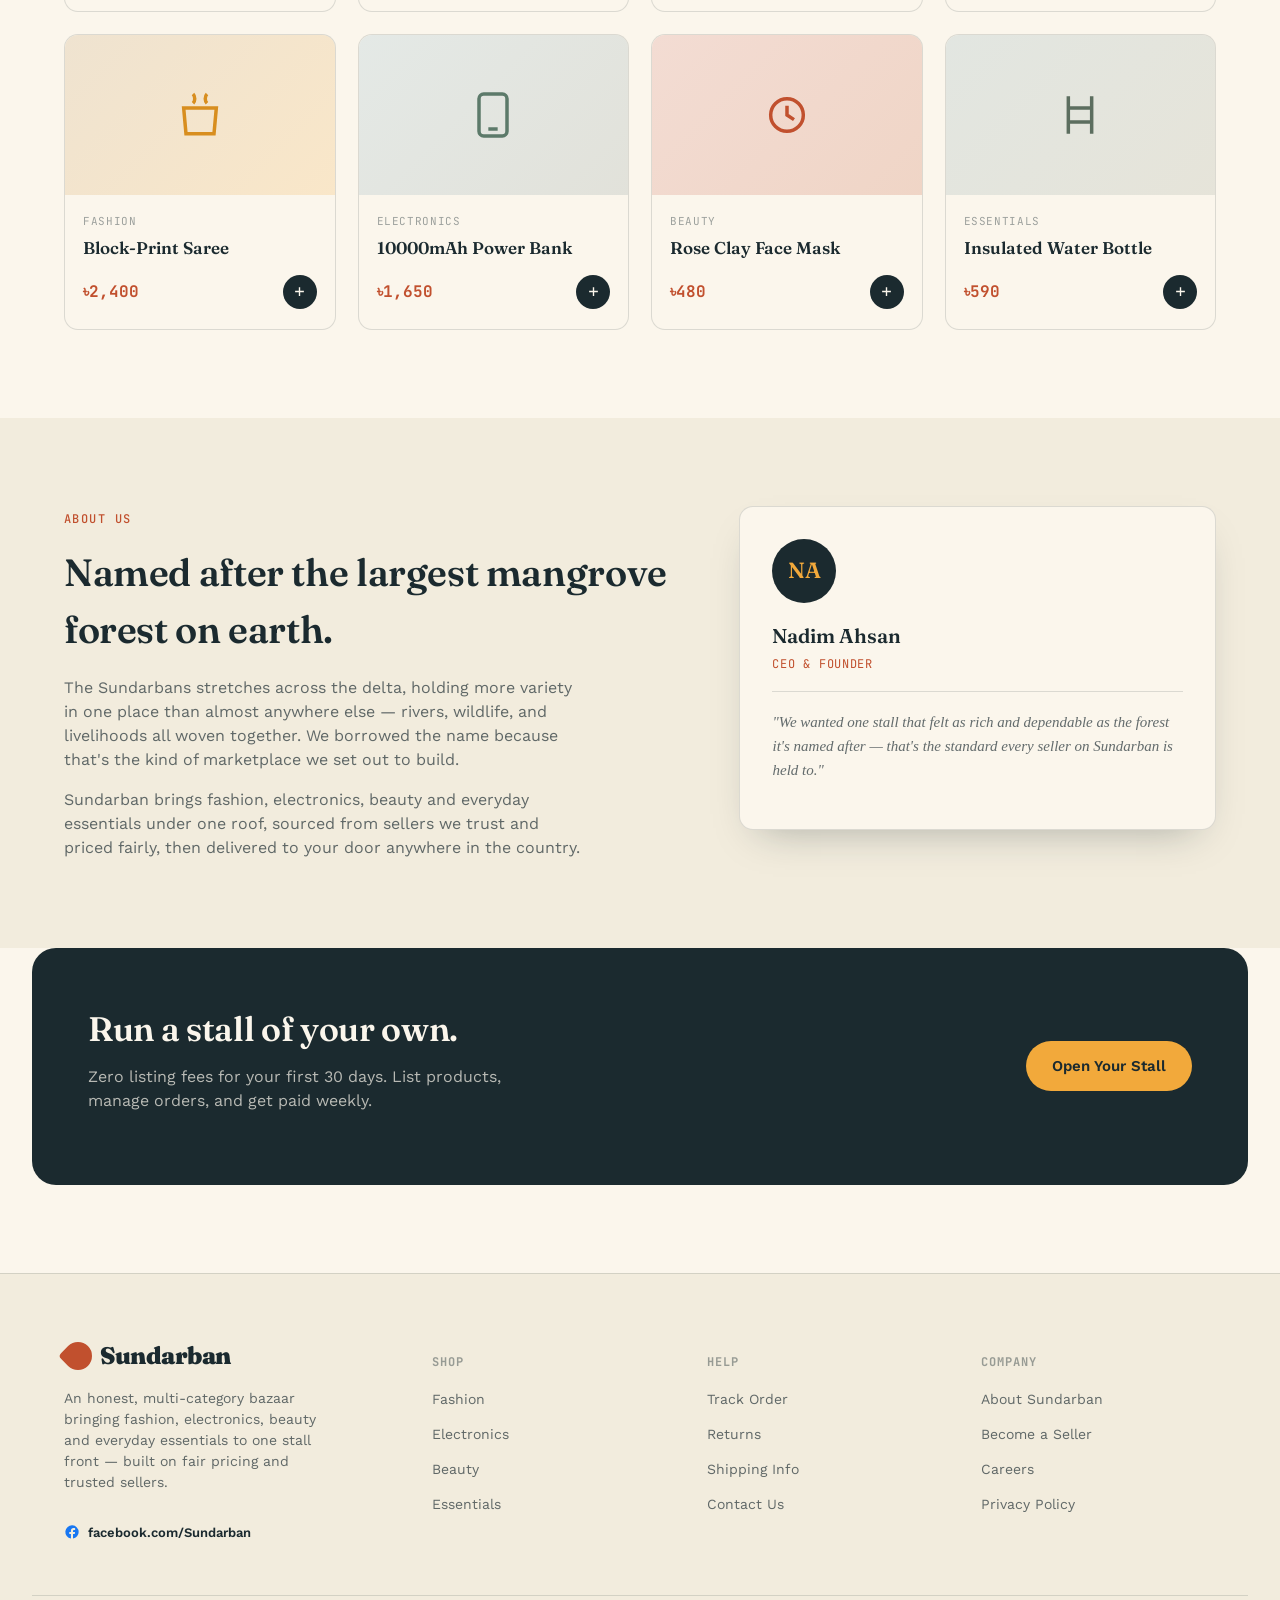
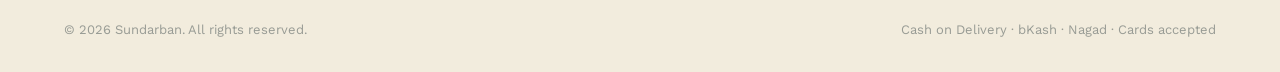
==== commit 7e164dfa: "Rename sundarban-ecommerce.html to index.html" ====
--- a/index.html
+++ b/index.html
@@ -718,4 +718,299 @@
       Secure Checkout
     </div>
     <div class="trust-item">
-      <svg width="18" height="18" viewBox="0 0 24 24" fill="none" stroke="currentColor" stroke-width="2"><path d="M3 16V8a2 2 0 0 1 2-2h8
+      <svg width="18" height="18" viewBox="0 0 24 24" fill="none" stroke="currentColor" stroke-width="2"><path d="M3 16V8a2 2 0 0 1 2-2h8l4 4v6"/><circle cx="7.5" cy="17.5" r="1.8"/><circle cx="16.5" cy="17.5" r="1.8"/></svg>
+      Fast Nationwide Shipping
+    </div>
+  </div>
+</div>
+
+<section class="section" id="stalls">
+  <div class="wrap">
+    <div class="section-head reveal">
+      <h2>Browse the stalls</h2>
+      <a href="#" class="section-link">View all categories
+        <svg width="14" height="14" viewBox="0 0 24 24" fill="none" stroke="currentColor" stroke-width="2"><path d="M5 12h14M13 5l7 7-7 7"/></svg>
+      </a>
+    </div>
+    <div class="stalls-grid">
+      <div class="stall-card stall-1 reveal">
+        <div class="stall-icon">
+          <svg width="22" height="22" viewBox="0 0 24 24" fill="none" stroke="currentColor" stroke-width="1.8"><path d="M16 4l3 3-2 2-3-1-3 1-2-2 3-3a3 3 0 0 1 4 0Z"/><path d="M8 7 4 9v10h16V9l-4-2"/></svg>
+        </div>
+        <h3>Fashion</h3>
+        <div class="stall-count">1,240 items</div>
+        <a href="#" class="stall-link">Visit stall
+          <svg width="13" height="13" viewBox="0 0 24 24" fill="none" stroke="currentColor" stroke-width="2"><path d="M5 12h14M13 5l7 7-7 7"/></svg>
+        </a>
+      </div>
+      <div class="stall-card stall-2 reveal">
+        <div class="stall-icon">
+          <svg width="22" height="22" viewBox="0 0 24 24" fill="none" stroke="currentColor" stroke-width="1.8"><rect x="4" y="4" width="16" height="11" rx="1.5"/><path d="M9 19h6M12 15v4"/></svg>
+        </div>
+        <h3>Electronics</h3>
+        <div class="stall-count">860 items</div>
+        <a href="#" class="stall-link">Visit stall
+          <svg width="13" height="13" viewBox="0 0 24 24" fill="none" stroke="currentColor" stroke-width="2"><path d="M5 12h14M13 5l7 7-7 7"/></svg>
+        </a>
+      </div>
+      <div class="stall-card stall-3 reveal">
+        <div class="stall-icon">
+          <svg width="22" height="22" viewBox="0 0 24 24" fill="none" stroke="currentColor" stroke-width="1.8"><path d="M9 3c1 1 1 3 0 4M15 3c-1 1-1 3 0 4"/><path d="M6 9c1.5 8 4 12 6 12s4.5-4 6-12c-2-1.5-4-2-6-2s-4 0.5-6 2Z"/></svg>
+        </div>
+        <h3>Beauty</h3>
+        <div class="stall-count">540 items</div>
+        <a href="#" class="stall-link">Visit stall
+          <svg width="13" height="13" viewBox="0 0 24 24" fill="none" stroke="currentColor" stroke-width="2"><path d="M5 12h14M13 5l7 7-7 7"/></svg>
+        </a>
+      </div>
+      <div class="stall-card stall-4 reveal">
+        <div class="stall-icon">
+          <svg width="22" height="22" viewBox="0 0 24 24" fill="none" stroke="currentColor" stroke-width="1.8"><path d="M4 9h16l-1.5 10a2 2 0 0 1-2 1.7H7.5a2 2 0 0 1-2-1.7L4 9Z"/><path d="M8 9V6a4 4 0 0 1 8 0v3"/></svg>
+        </div>
+        <h3>Essentials</h3>
+        <div class="stall-count">980 items</div>
+        <a href="#" class="stall-link">Visit stall
+          <svg width="13" height="13" viewBox="0 0 24 24" fill="none" stroke="currentColor" stroke-width="2"><path d="M5 12h14M13 5l7 7-7 7"/></svg>
+        </a>
+      </div>
+    </div>
+  </div>
+</section>
+
+<section class="section" id="trending" style="padding-top:0;">
+  <div class="wrap">
+    <div class="section-head reveal">
+      <h2>Trending today</h2>
+      <a href="#" class="section-link">See all products
+        <svg width="14" height="14" viewBox="0 0 24 24" fill="none" stroke="currentColor" stroke-width="2"><path d="M5 12h14M13 5l7 7-7 7"/></svg>
+      </a>
+    </div>
+    <div class="product-grid">
+
+      <div class="product-card reveal">
+        <div class="product-art art-1">
+          <svg viewBox="0 0 24 24" fill="none" stroke="#D88E1F" stroke-width="1.5"><path d="M16 4l3 3-2 2-3-1-3 1-2-2 3-3a3 3 0 0 1 4 0Z"/><path d="M8 7 4 9v10h16V9l-4-2"/></svg>
+        </div>
+        <div class="product-body">
+          <div class="product-eyebrow">Fashion</div>
+          <div class="product-name">Linen Panjabi</div>
+          <div class="product-foot">
+            <span class="product-price">৳1,850</span>
+            <button class="product-add" aria-label="Add Linen Panjabi to cart">
+              <svg width="15" height="15" viewBox="0 0 24 24" fill="none" stroke="currentColor" stroke-width="2.2"><path d="M12 5v14M5 12h14"/></svg>
+            </button>
+          </div>
+        </div>
+      </div>
+
+      <div class="product-card reveal">
+        <div class="product-art art-2">
+          <svg viewBox="0 0 24 24" fill="none" stroke="#5C7A6A" stroke-width="1.5"><rect x="5" y="4" width="14" height="9" rx="1.2"/><path d="M10 17h4M12 13v4"/></svg>
+        </div>
+        <div class="product-body">
+          <div class="product-eyebrow">Electronics</div>
+          <div class="product-name">Wireless Earbuds X2</div>
+          <div class="product-foot">
+            <span class="product-price">৳3,200</span>
+            <button class="product-add" aria-label="Add Wireless Earbuds X2 to cart">
+              <svg width="15" height="15" viewBox="0 0 24 24" fill="none" stroke="currentColor" stroke-width="2.2"><path d="M12 5v14M5 12h14"/></svg>
+            </button>
+          </div>
+        </div>
+      </div>
+
+      <div class="product-card reveal">
+        <div class="product-art art-3">
+          <svg viewBox="0 0 24 24" fill="none" stroke="#C1502E" stroke-width="1.5"><path d="M9 3c1 1 1 3 0 4M15 3c-1 1-1 3 0 4"/><path d="M6 9c1.5 8 4 12 6 12s4.5-4 6-12c-2-1.5-4-2-6-2s-4 0.5-6 2Z"/></svg>
+        </div>
+        <div class="product-body">
+          <div class="product-eyebrow">Beauty</div>
+          <div class="product-name">Matte Lip Tint Duo</div>
+          <div class="product-foot">
+            <span class="product-price">৳650</span>
+            <button class="product-add" aria-label="Add Matte Lip Tint Duo to cart">
+              <svg width="15" height="15" viewBox="0 0 24 24" fill="none" stroke="currentColor" stroke-width="2.2"><path d="M12 5v14M5 12h14"/></svg>
+            </button>
+          </div>
+        </div>
+      </div>
+
+      <div class="product-card reveal">
+        <div class="product-art art-4">
+          <svg viewBox="0 0 24 24" fill="none" stroke="#5C6E5F" stroke-width="1.5"><path d="M4 9h16l-1.5 10a2 2 0 0 1-2 1.7H7.5a2 2 0 0 1-2-1.7L4 9Z"/><path d="M8 9V6a4 4 0 0 1 8 0v3"/></svg>
+        </div>
+        <div class="product-body">
+          <div class="product-eyebrow">Essentials</div>
+          <div class="product-name">Bamboo Kitchen Set</div>
+          <div class="product-foot">
+            <span class="product-price">৳1,100</span>
+            <button class="product-add" aria-label="Add Bamboo Kitchen Set to cart">
+              <svg width="15" height="15" viewBox="0 0 24 24" fill="none" stroke="currentColor" stroke-width="2.2"><path d="M12 5v14M5 12h14"/></svg>
+            </button>
+          </div>
+        </div>
+      </div>
+
+      <div class="product-card reveal">
+        <div class="product-art art-1">
+          <svg viewBox="0 0 24 24" fill="none" stroke="#D88E1F" stroke-width="1.5"><path d="M9 3c1 1 1 3 0 4M15 3c-1 1-1 3 0 4"/><path d="M5 9h14l-1 11H6L5 9Z"/></svg>
+        </div>
+        <div class="product-body">
+          <div class="product-eyebrow">Fashion</div>
+          <div class="product-name">Block-Print Saree</div>
+          <div class="product-foot">
+            <span class="product-price">৳2,400</span>
+            <button class="product-add" aria-label="Add Block-Print Saree to cart">
+              <svg width="15" height="15" viewBox="0 0 24 24" fill="none" stroke="currentColor" stroke-width="2.2"><path d="M12 5v14M5 12h14"/></svg>
+            </button>
+          </div>
+        </div>
+      </div>
+
+      <div class="product-card reveal">
+        <div class="product-art art-2">
+          <svg viewBox="0 0 24 24" fill="none" stroke="#5C7A6A" stroke-width="1.5"><rect x="6" y="3" width="12" height="18" rx="2"/><path d="M10 18h4"/></svg>
+        </div>
+        <div class="product-body">
+          <div class="product-eyebrow">Electronics</div>
+          <div class="product-name">10000mAh Power Bank</div>
+          <div class="product-foot">
+            <span class="product-price">৳1,650</span>
+            <button class="product-add" aria-label="Add Power Bank to cart">
+              <svg width="15" height="15" viewBox="0 0 24 24" fill="none" stroke="currentColor" stroke-width="2.2"><path d="M12 5v14M5 12h14"/></svg>
+            </button>
+          </div>
+        </div>
+      </div>
+
+      <div class="product-card reveal">
+        <div class="product-art art-3">
+          <svg viewBox="0 0 24 24" fill="none" stroke="#C1502E" stroke-width="1.5"><circle cx="12" cy="12" r="7"/><path d="M12 8v4l3 2"/></svg>
+        </div>
+        <div class="product-body">
+          <div class="product-eyebrow">Beauty</div>
+          <div class="product-name">Rose Clay Face Mask</div>
+          <div class="product-foot">
+            <span class="product-price">৳480</span>
+            <button class="product-add" aria-label="Add Rose Clay Face Mask to cart">
+              <svg width="15" height="15" viewBox="0 0 24 24" fill="none" stroke="currentColor" stroke-width="2.2"><path d="M12 5v14M5 12h14"/></svg>
+            </button>
+          </div>
+        </div>
+      </div>
+
+      <div class="product-card reveal">
+        <div class="product-art art-4">
+          <svg viewBox="0 0 24 24" fill="none" stroke="#5C6E5F" stroke-width="1.5"><path d="M7 4v16M17 4v16M7 9h10M7 15h10"/></svg>
+        </div>
+        <div class="product-body">
+          <div class="product-eyebrow">Essentials</div>
+          <div class="product-name">Insulated Water Bottle</div>
+          <div class="product-foot">
+            <span class="product-price">৳590</span>
+            <button class="product-add" aria-label="Add Insulated Water Bottle to cart">
+              <svg width="15" height="15" viewBox="0 0 24 24" fill="none" stroke="currentColor" stroke-width="2.2"><path d="M12 5v14M5 12h14"/></svg>
+            </button>
+          </div>
+        </div>
+      </div>
+
+    </div>
+  </div>
+</section>
+
+<section class="section about-section" id="about">
+  <div class="wrap about-grid">
+    <div class="about-copy reveal">
+      <span class="eyebrow">About Us</span>
+      <h2 style="margin-top:14px;">Named after the largest mangrove forest on earth.</h2>
+      <p>The Sundarbans stretches across the delta, holding more variety in one place than almost anywhere else — rivers, wildlife, and livelihoods all woven together. We borrowed the name because that's the kind of marketplace we set out to build.</p>
+      <p>Sundarban brings fashion, electronics, beauty and everyday essentials under one roof, sourced from sellers we trust and priced fairly, then delivered to your door anywhere in the country.</p>
+    </div>
+    <div class="founder-card reveal">
+      <div class="founder-avatar">NA</div>
+      <div class="founder-name">Nadim Ahsan</div>
+      <div class="founder-title">CEO &amp; Founder</div>
+      <p class="founder-quote">"We wanted one stall that felt as rich and dependable as the forest it's named after — that's the standard every seller on Sundarban is held to."</p>
+    </div>
+  </div>
+</section>
+
+<div class="seller-cta reveal">
+  <div>
+    <h2>Run a stall of your own.</h2>
+    <p>Zero listing fees for your first 30 days. List products, manage orders, and get paid weekly.</p>
+  </div>
+  <a href="#" class="btn btn-primary">Open Your Stall</a>
+</div>
+
+<footer class="site-footer">
+  <div class="wrap footer-grid">
+    <div class="footer-brand">
+      <a href="#" class="logo"><span class="logo-mark"></span>Sundarban</a>
+      <p>An honest, multi-category bazaar bringing fashion, electronics, beauty and everyday essentials to one stall front — built on fair pricing and trusted sellers.</p>
+      <a href="https://www.facebook.com/profile.php?id=61586810805704&mibextid=ZbWKwL" target="_blank" rel="noopener" class="about-social" style="margin-top:16px;">
+        <svg width="16" height="16" viewBox="0 0 24 24" fill="currentColor"><path d="M22 12a10 10 0 1 0-11.6 9.9v-7H7.9V12h2.5V9.8c0-2.5 1.5-3.9 3.8-3.9 1.1 0 2.2.2 2.5.3v2.7h-1.4c-1.4 0-1.8.8-1.8 1.7V12h3.1l-.5 2.9h-2.6v7A10 10 0 0 0 22 12Z"/></svg>
+        facebook.com/Sundarban
+      </a>
+    </div>
+    <div class="footer-col">
+      <h4>Shop</h4>
+      <ul>
+        <li><a href="#">Fashion</a></li>
+        <li><a href="#">Electronics</a></li>
+        <li><a href="#">Beauty</a></li>
+        <li><a href="#">Essentials</a></li>
+      </ul>
+    </div>
+    <div class="footer-col">
+      <h4>Help</h4>
+      <ul>
+        <li><a href="#">Track Order</a></li>
+        <li><a href="#">Returns</a></li>
+        <li><a href="#">Shipping Info</a></li>
+        <li><a href="#">Contact Us</a></li>
+      </ul>
+    </div>
+    <div class="footer-col">
+      <h4>Company</h4>
+      <ul>
+        <li><a href="#">About Sundarban</a></li>
+        <li><a href="#">Become a Seller</a></li>
+        <li><a href="#">Careers</a></li>
+        <li><a href="#">Privacy Policy</a></li>
+      </ul>
+    </div>
+  </div>
+  <div class="wrap footer-bottom">
+    <span>© 2026 Sundarban. All rights reserved.</span>
+    <span>Cash on Delivery · bKash · Nagad · Cards accepted</span>
+  </div>
+</footer>
+
+<script>
+  const revealEls = document.querySelectorAll('.reveal');
+  const observer = new IntersectionObserver((entries) => {
+    entries.forEach(entry => {
+      if (entry.isIntersecting) {
+        entry.target.classList.add('is-visible');
+        observer.unobserve(entry.target);
+      }
+    });
+  }, { threshold: 0.12 });
+  revealEls.forEach(el => observer.observe(el));
+
+  // simple cart counter demo
+  let cartCount = 3;
+  document.querySelectorAll('.product-add').forEach(btn => {
+    btn.addEventListener('click', () => {
+      cartCount++;
+      document.querySelector('.cart-badge').textContent = cartCount;
+      btn.style.transform = 'scale(0.85)';
+      setTimeout(() => btn.style.transform = '', 150);
+    });
+  });
+</script>
+
+</body>
+</html>
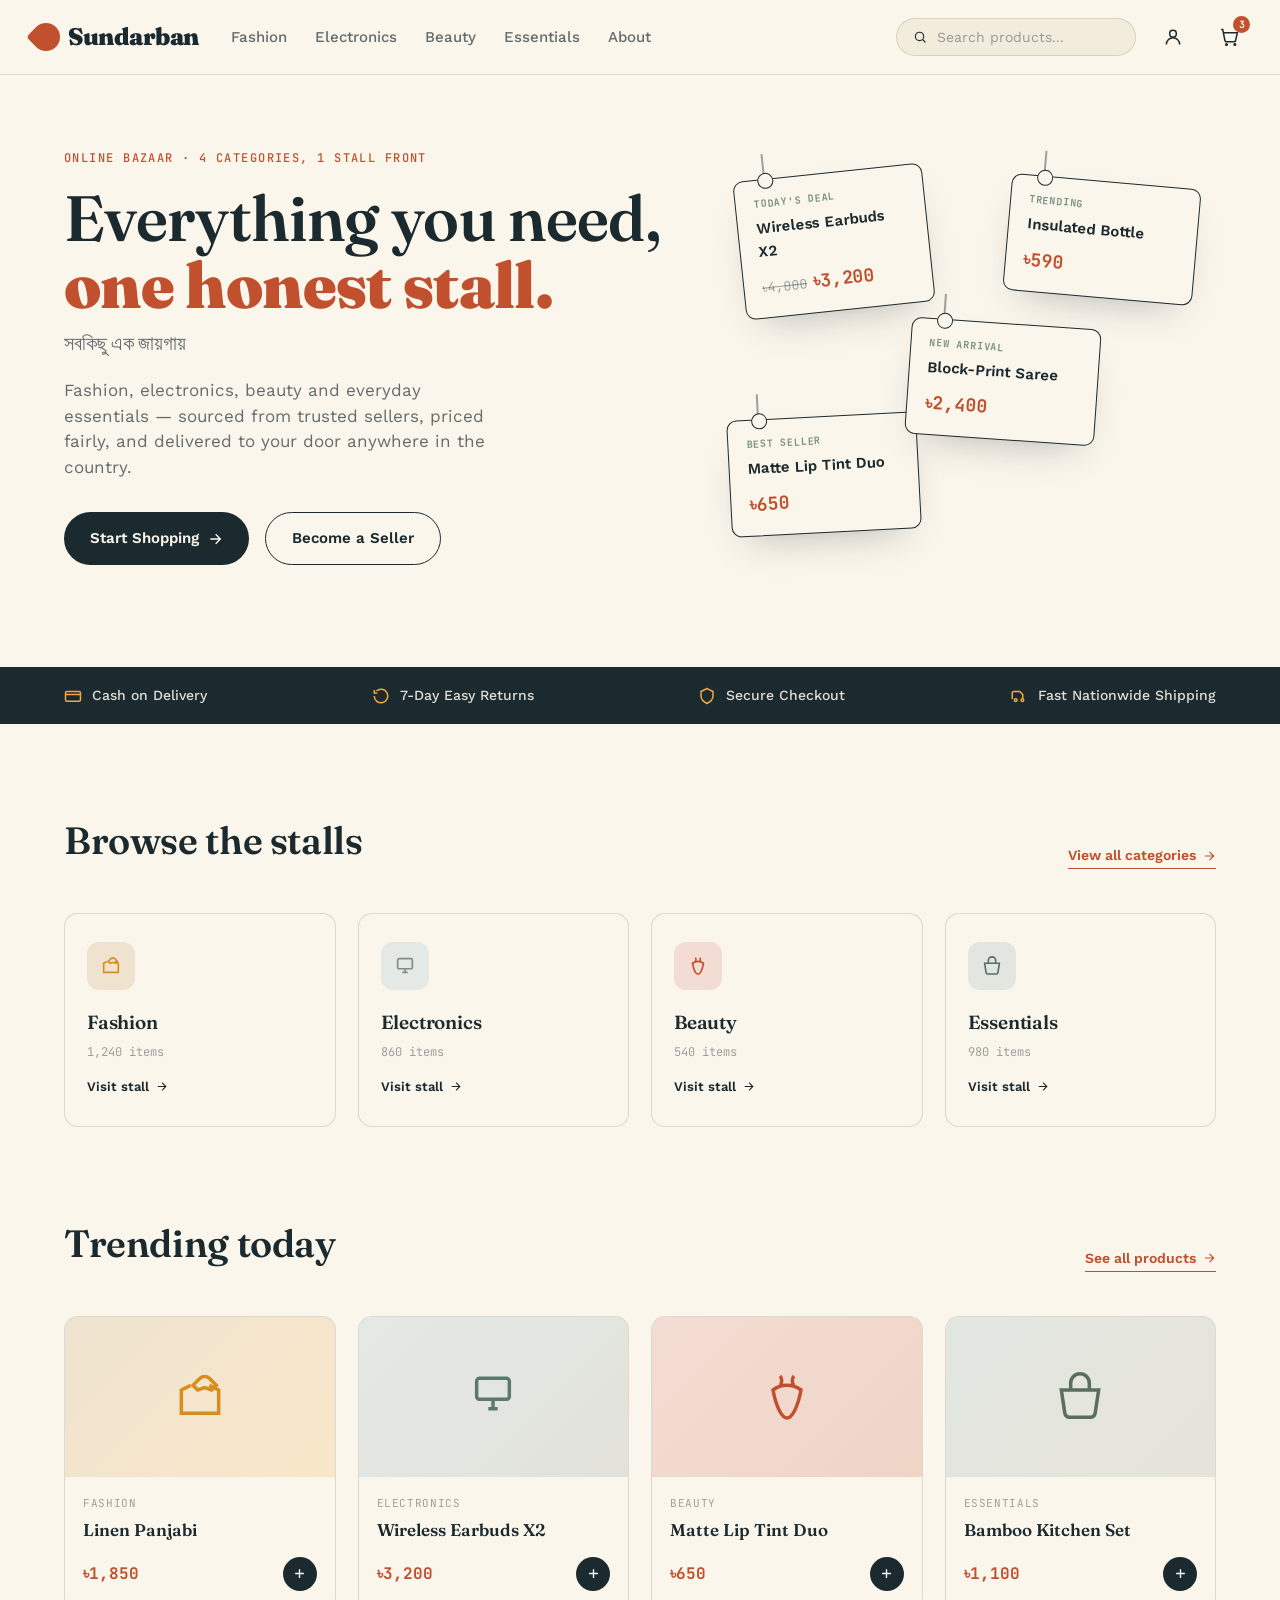
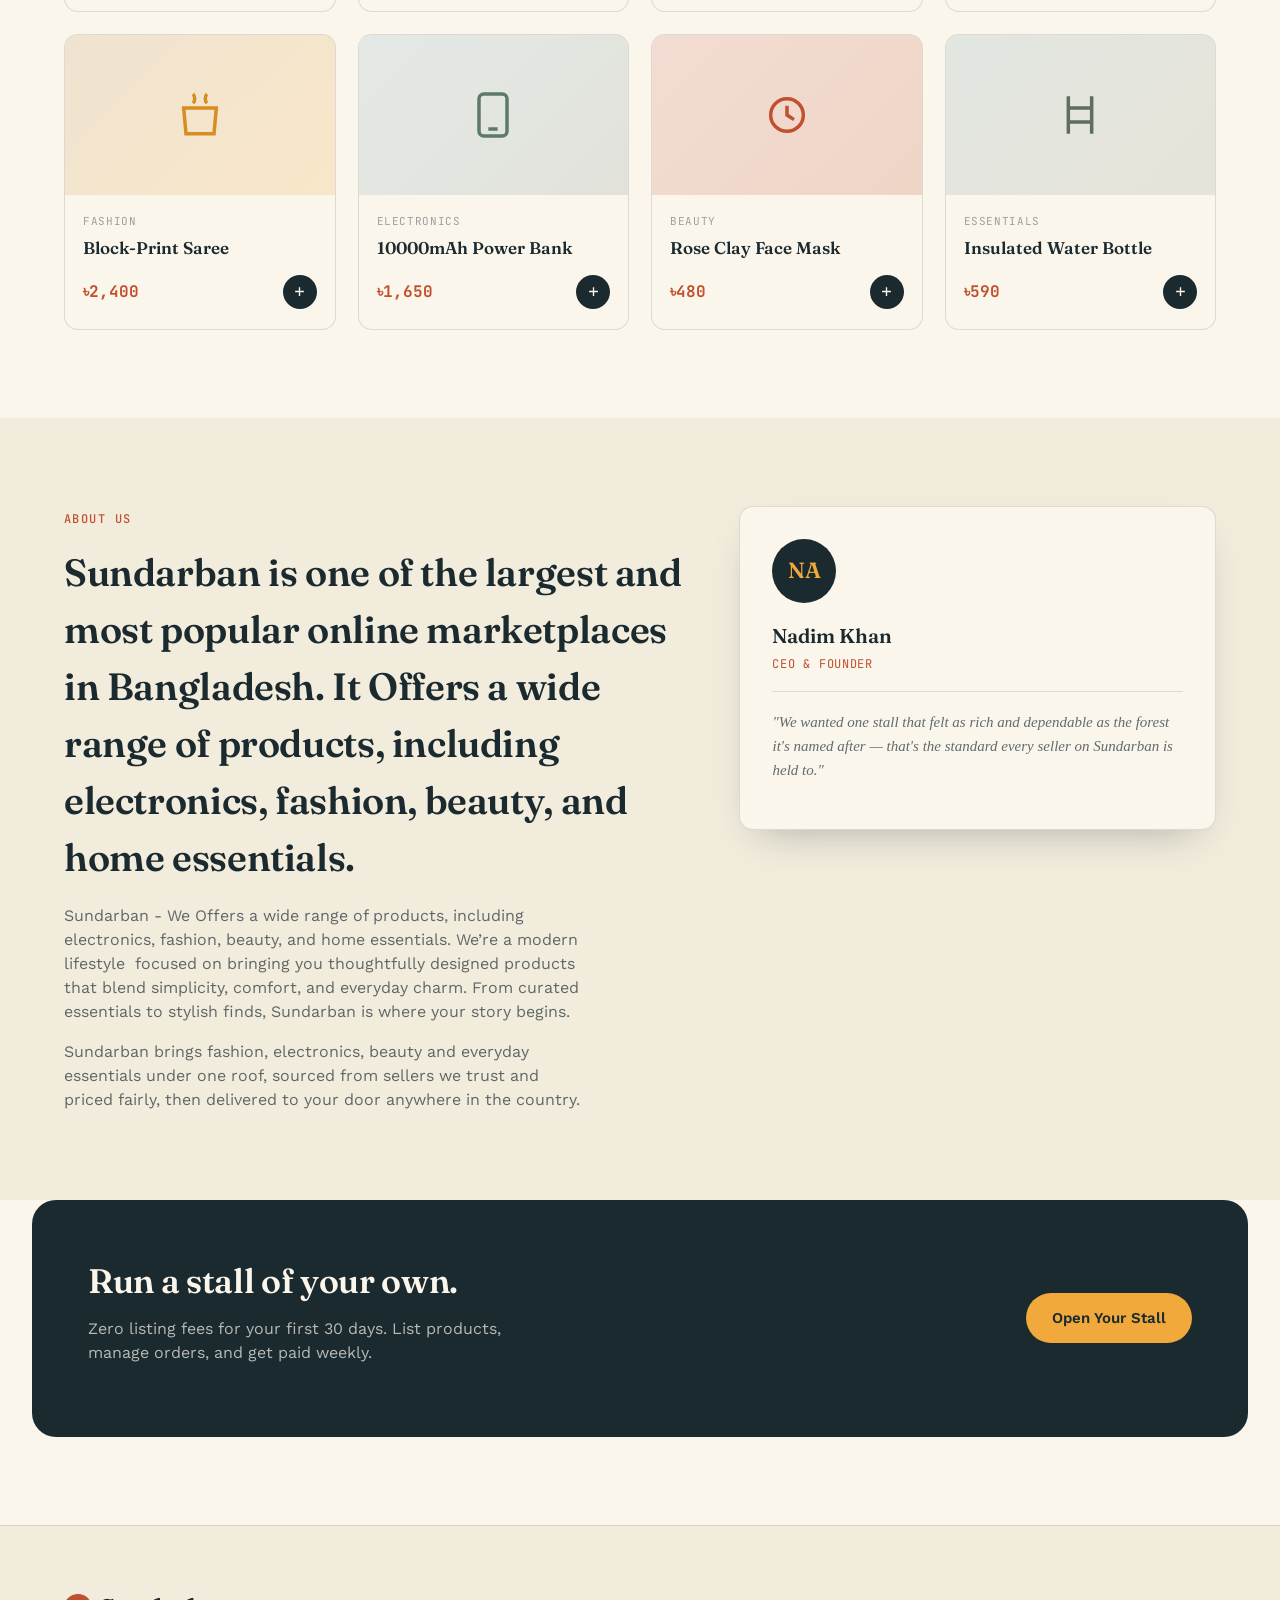
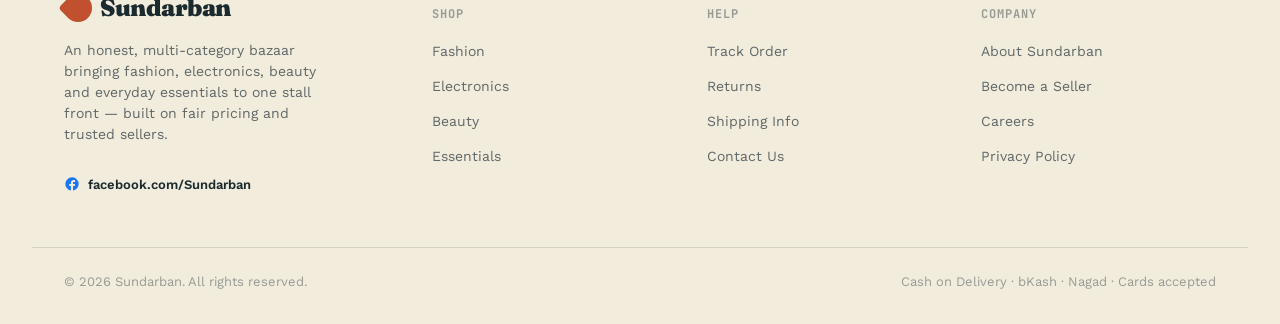
==== commit 52f1850e: "Update index.html" ====
--- a/index.html
+++ b/index.html
@@ -923,13 +923,13 @@
   <div class="wrap about-grid">
     <div class="about-copy reveal">
       <span class="eyebrow">About Us</span>
-      <h2 style="margin-top:14px;">Named after the largest mangrove forest on earth.</h2>
-      <p>The Sundarbans stretches across the delta, holding more variety in one place than almost anywhere else — rivers, wildlife, and livelihoods all woven together. We borrowed the name because that's the kind of marketplace we set out to build.</p>
+      <h2 style="margin-top:14px;">Sundarban is one of the largest and most popular online marketplaces in Bangladesh. It Offers a wide range of products, including electronics, fashion, beauty, and home essentials.</h2>
+      <p>Sundarban - We  Offers a wide range of products, including electronics, fashion, beauty, and home essentials. We’re a modern lifestyle  focused on bringing you thoughtfully designed products that blend simplicity, comfort, and everyday charm. From curated essentials to stylish finds, Sundarban is where your story begins.</p>
       <p>Sundarban brings fashion, electronics, beauty and everyday essentials under one roof, sourced from sellers we trust and priced fairly, then delivered to your door anywhere in the country.</p>
     </div>
     <div class="founder-card reveal">
       <div class="founder-avatar">NA</div>
-      <div class="founder-name">Nadim Ahsan</div>
+      <div class="founder-name">Nadim Khan</div>
       <div class="founder-title">CEO &amp; Founder</div>
       <p class="founder-quote">"We wanted one stall that felt as rich and dependable as the forest it's named after — that's the standard every seller on Sundarban is held to."</p>
     </div>
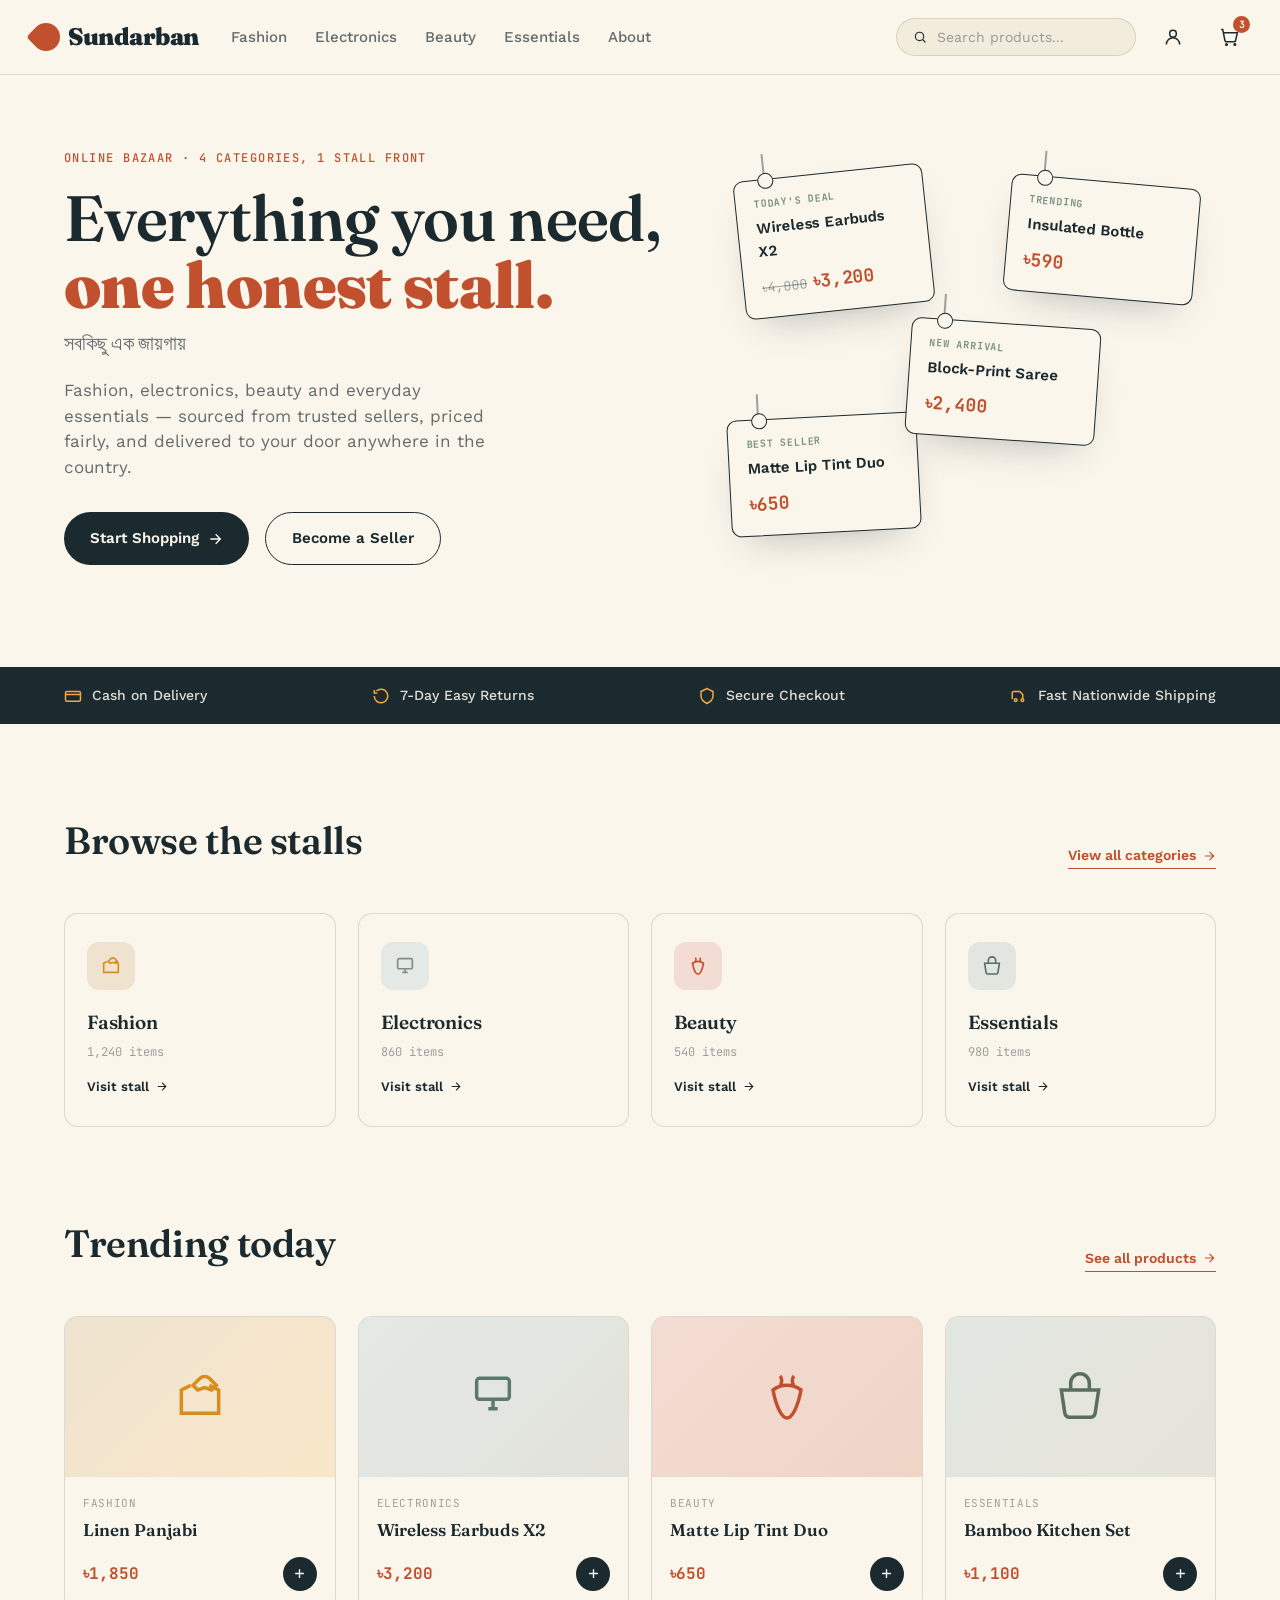
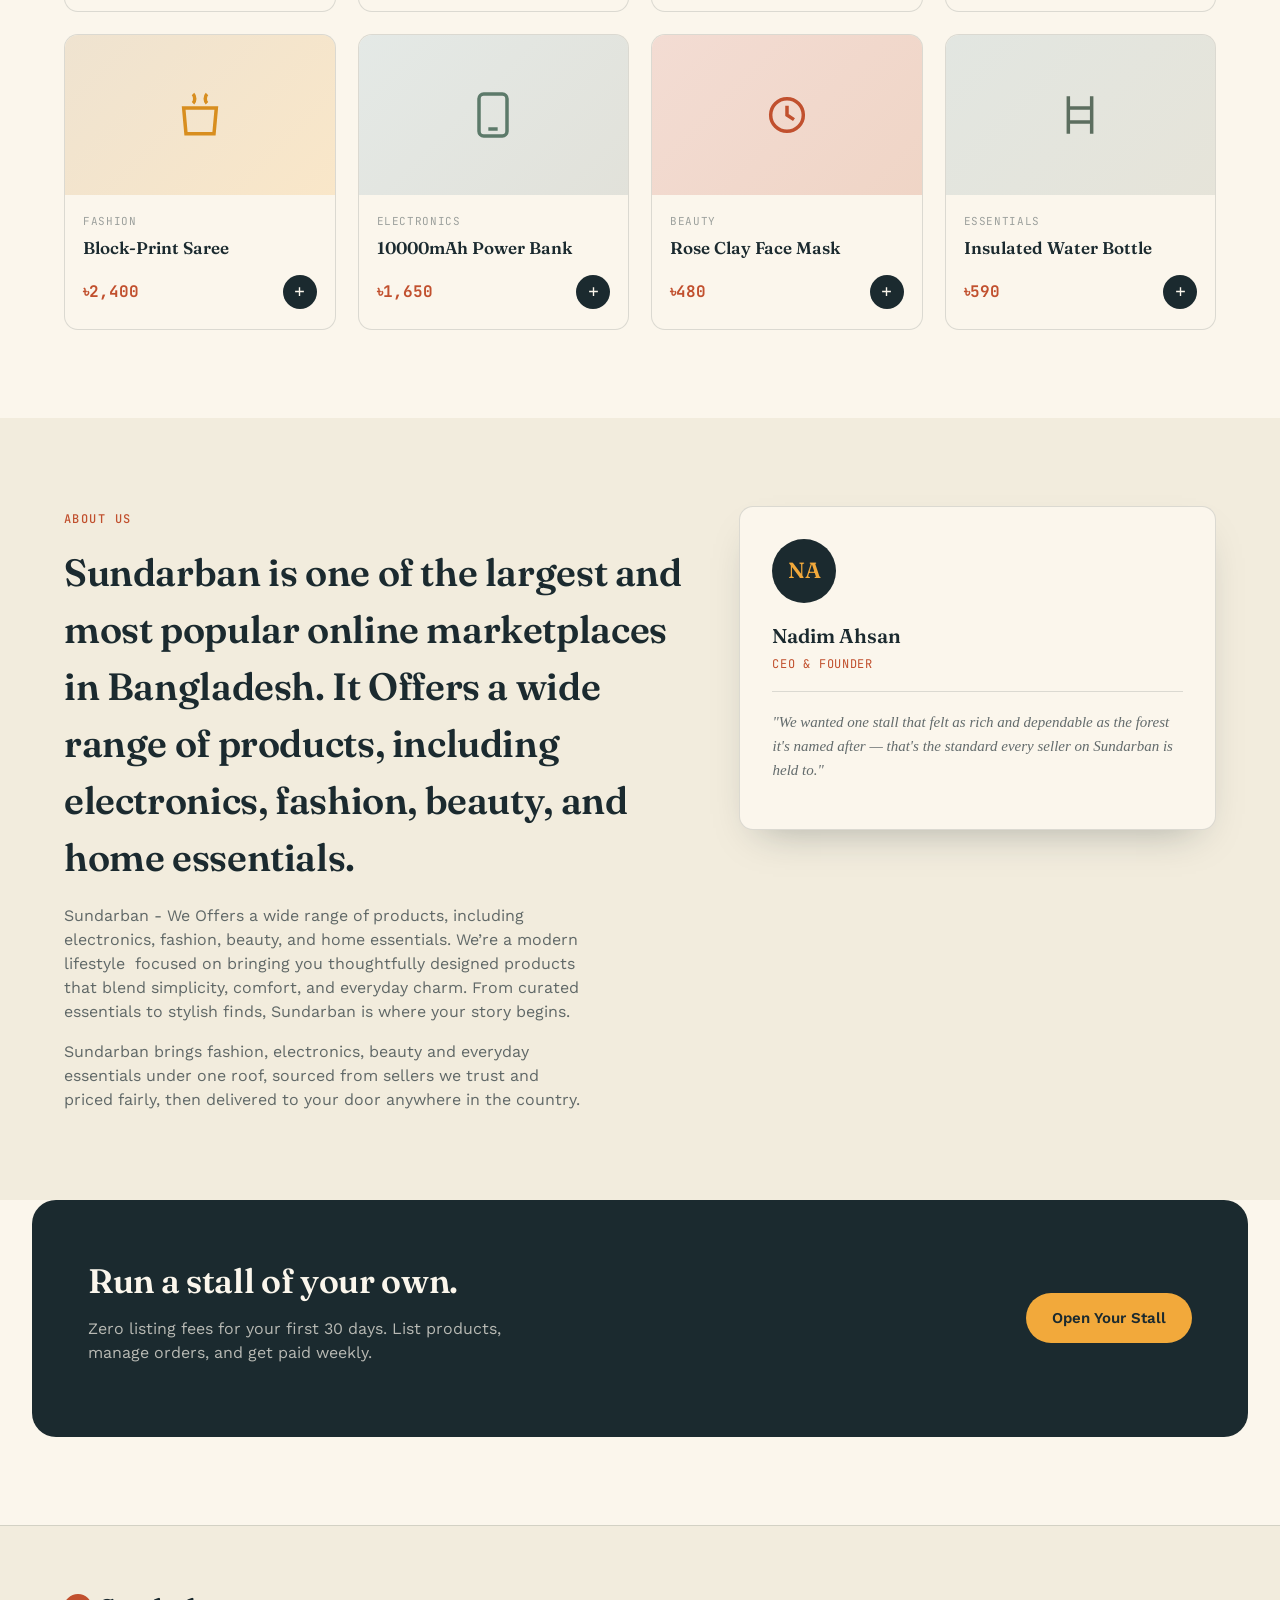
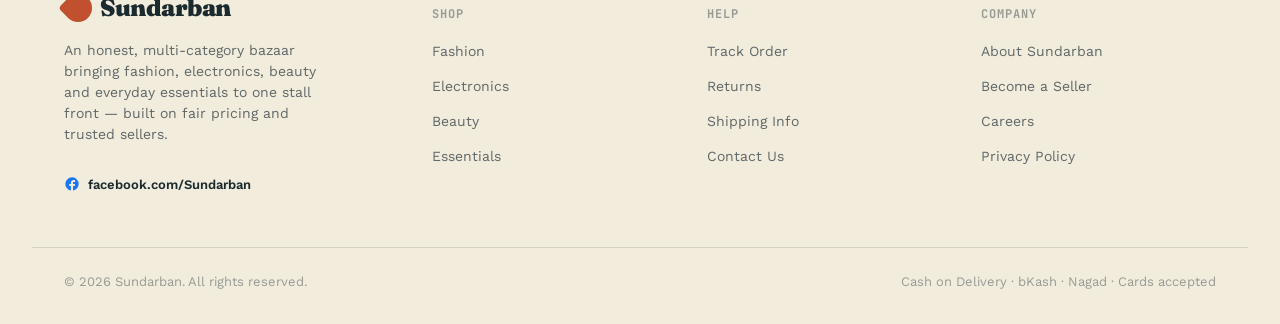
==== commit 1c6316ad: "Update index.html" ====
--- a/index.html
+++ b/index.html
@@ -929,7 +929,7 @@
     </div>
     <div class="founder-card reveal">
       <div class="founder-avatar">NA</div>
-      <div class="founder-name">Nadim Khan</div>
+      <div class="founder-name">Nadim Ahsan</div>
       <div class="founder-title">CEO &amp; Founder</div>
       <p class="founder-quote">"We wanted one stall that felt as rich and dependable as the forest it's named after — that's the standard every seller on Sundarban is held to."</p>
     </div>
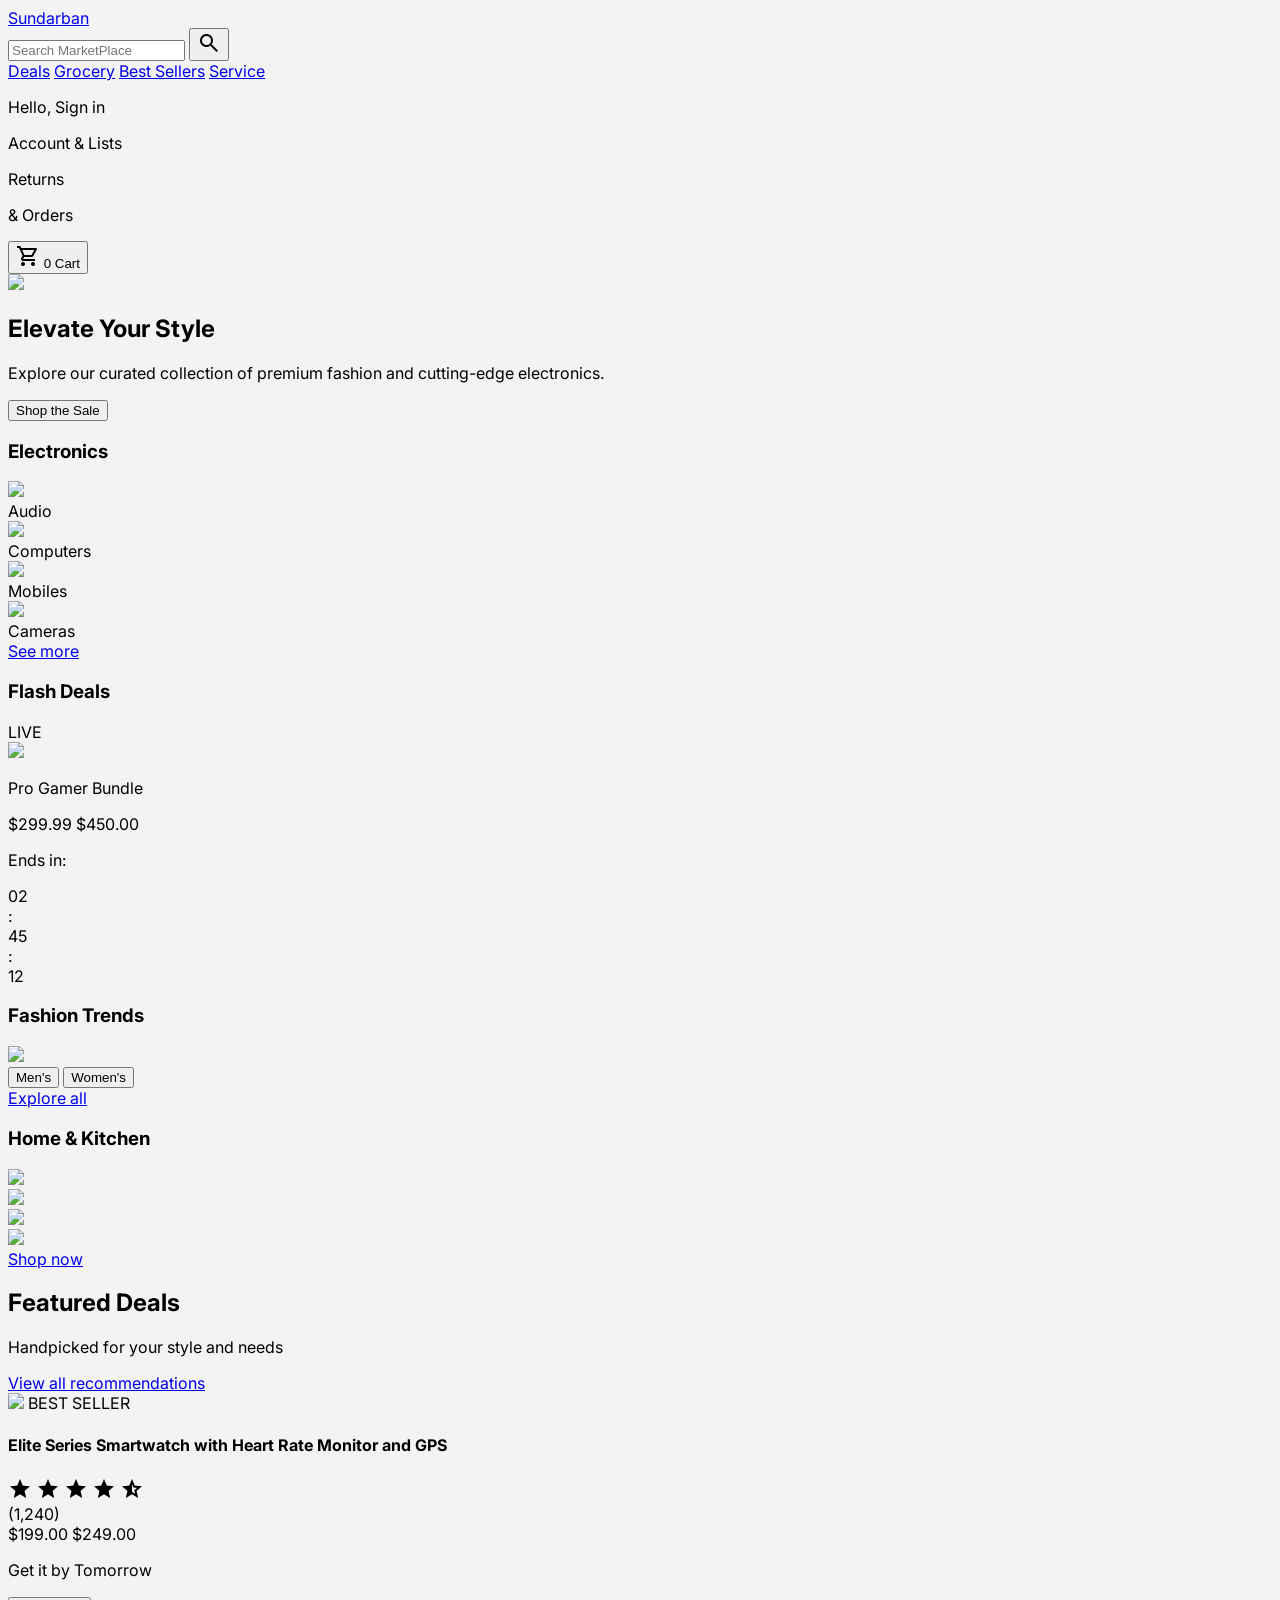
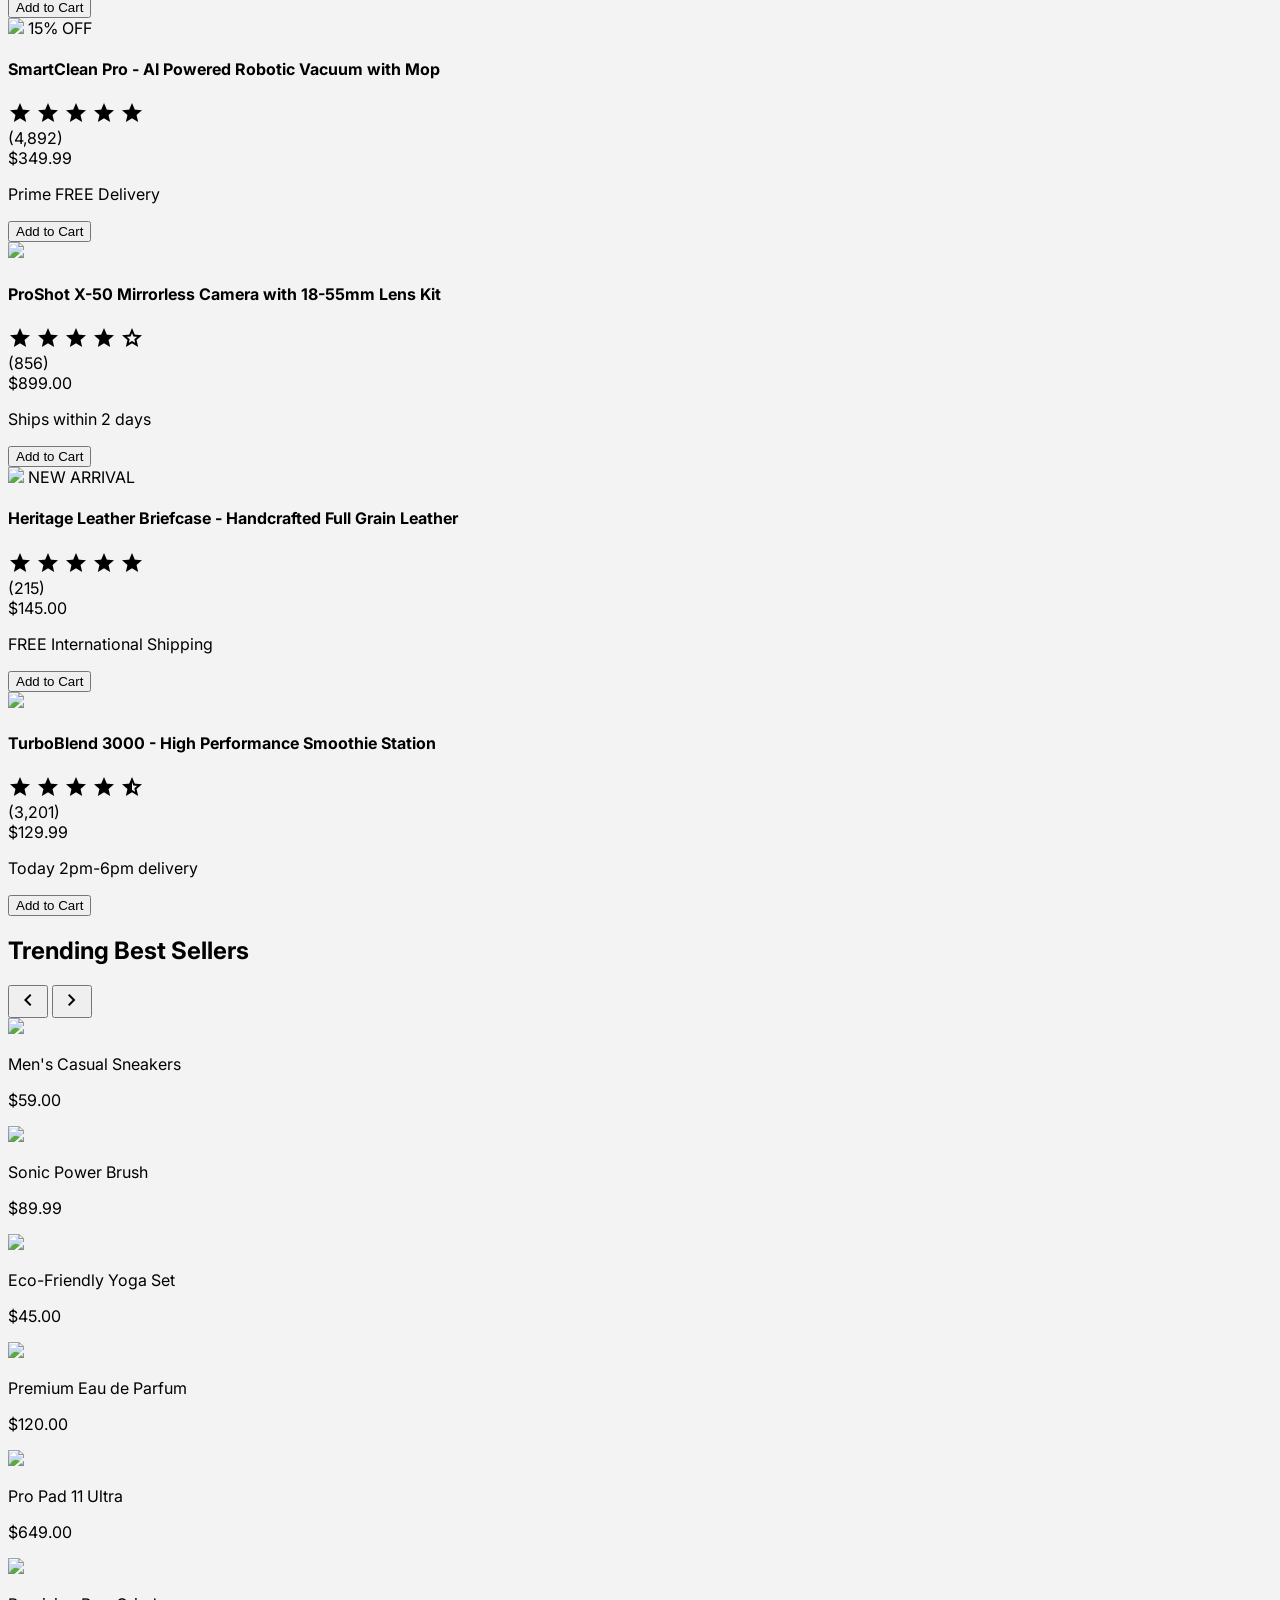
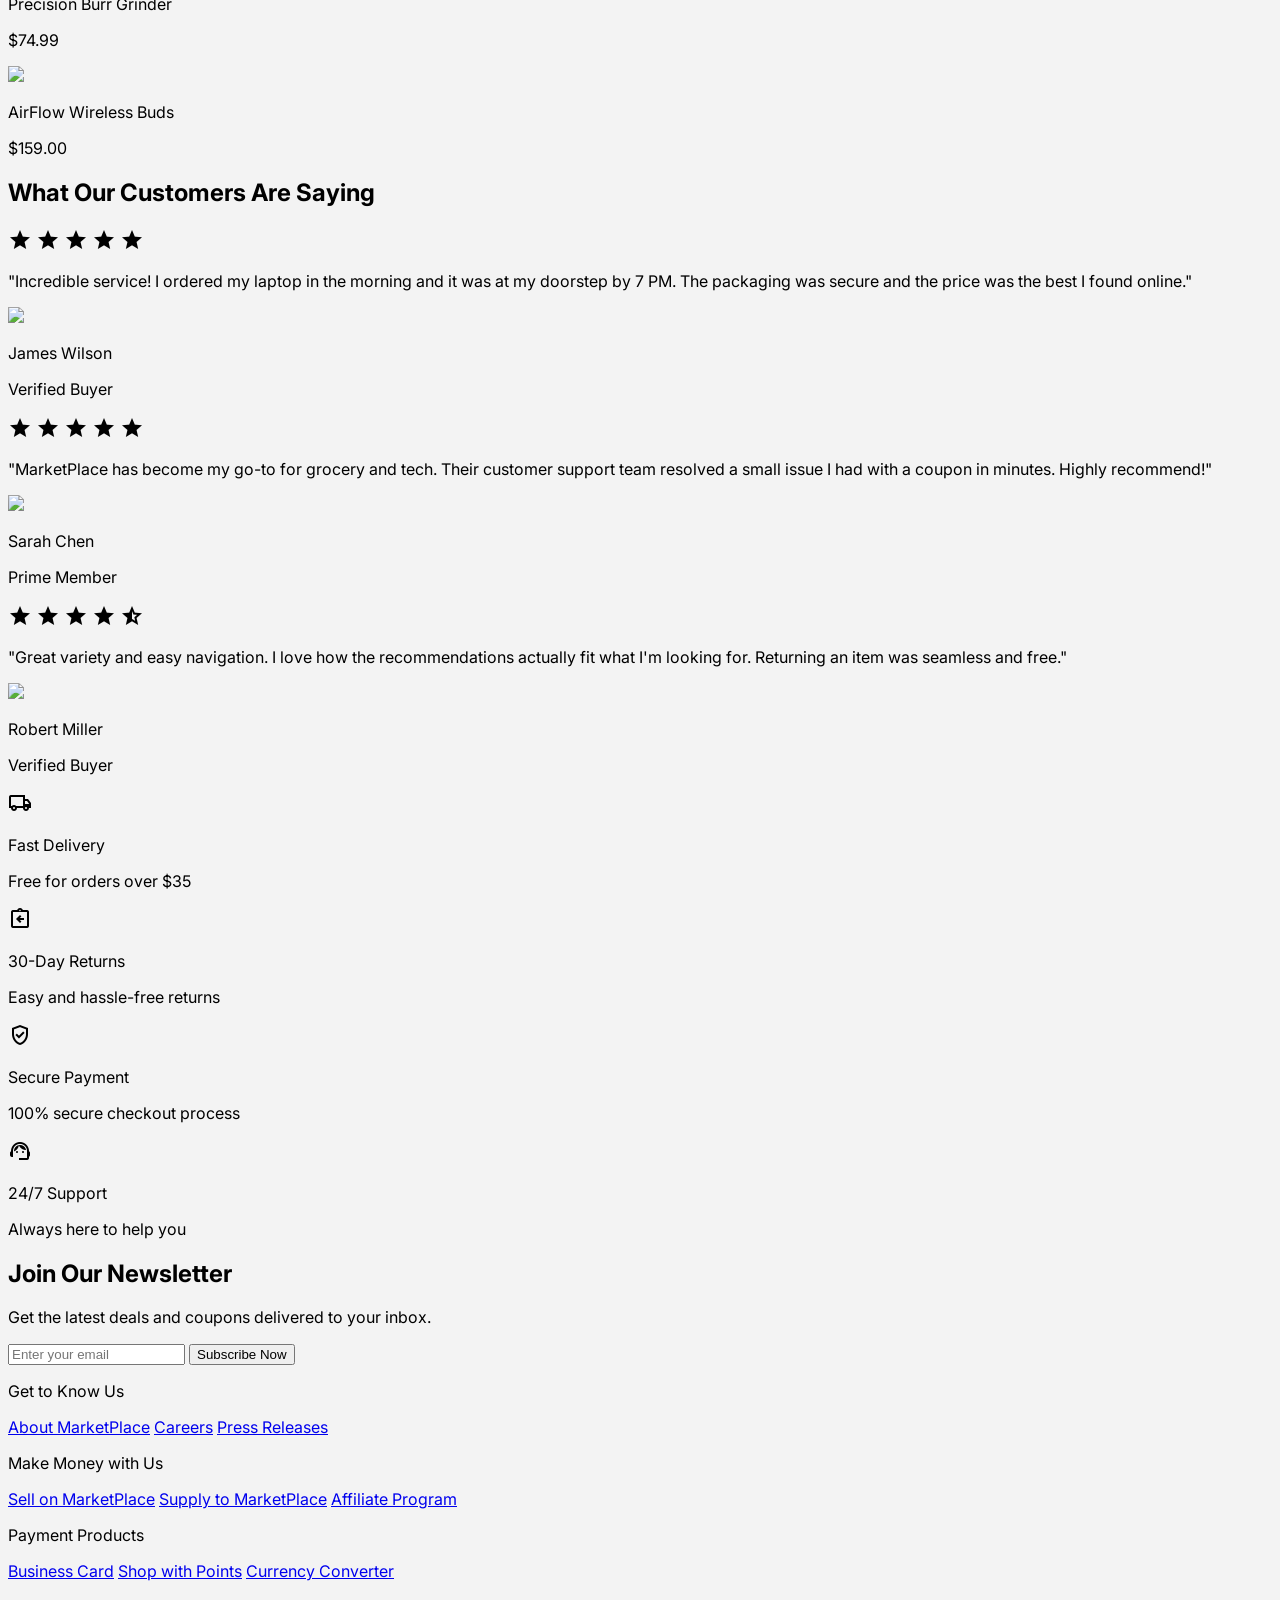
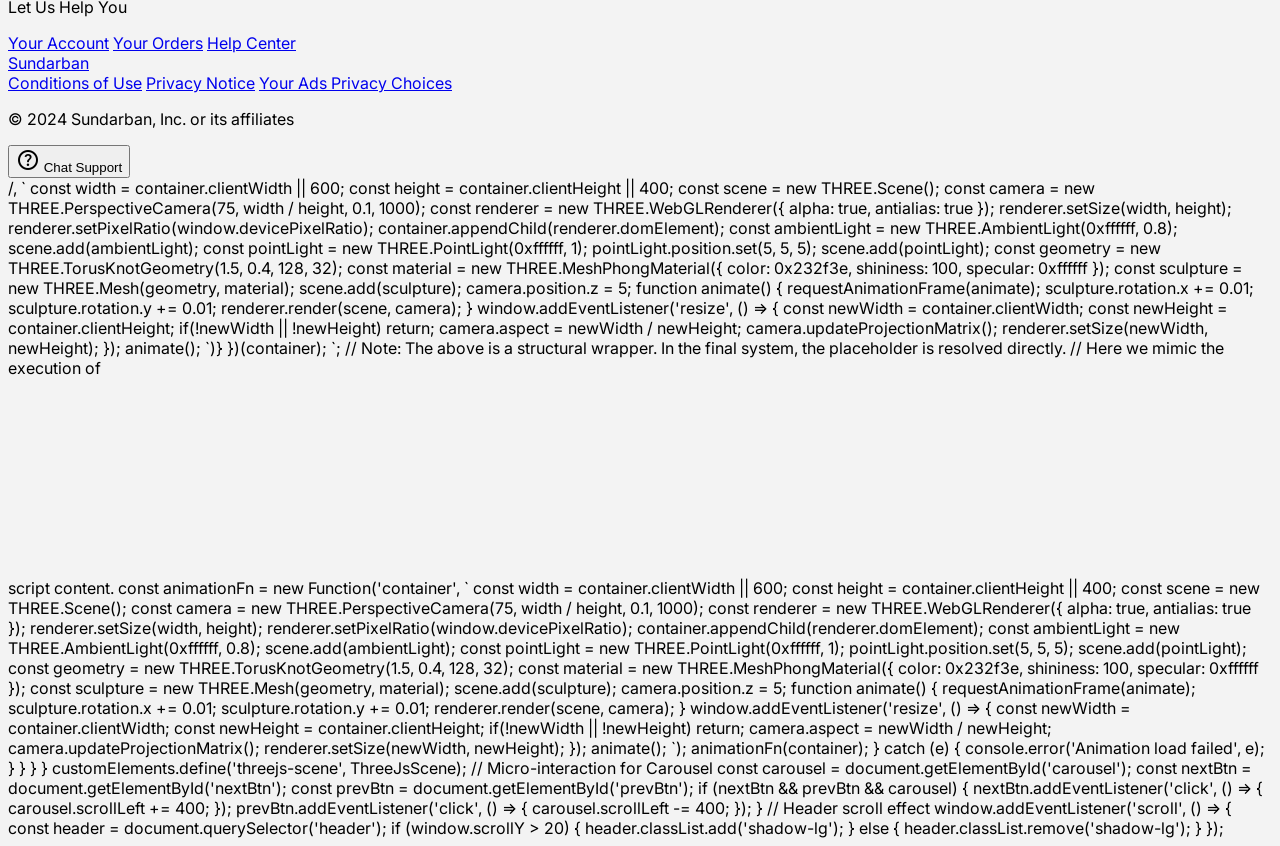
==== commit 505bf1d2: "Rename code.html to index.html" ====
--- a/index.html
+++ b/index.html
@@ -1,1016 +1,949 @@
 <!DOCTYPE html>
-<html lang="en">
-<head>
-<meta charset="UTF-8">
-<meta name="viewport" content="width=device-width, initial-scale=1.0">
-<title>Sundarban — Everything, One Stall</title>
-<link rel="preconnect" href="https://fonts.googleapis.com">
-<link href="https://fonts.googleapis.com/css2?family=Fraunces:opsz,wght@9..144,300;9..144,500;9..144,600;9..144,900&family=Work+Sans:wght@400;500;600;700&family=JetBrains+Mono:wght@400;500;700&display=swap" rel="stylesheet">
+
+<html class="light" lang="en"><head>
+<meta charset="utf-8"/>
+<meta content="width=device-width, initial-scale=1.0" name="viewport"/>
+<title>MarketPlace | Your One-Stop Shop</title>
+<script src="https://cdn.tailwindcss.com?plugins=forms,container-queries"></script>
+<link href="https://fonts.googleapis.com/css2?family=Inter:wght@300;400;500;600;700;800;900&amp;display=swap" rel="stylesheet"/>
+<link href="https://fonts.googleapis.com/css2?family=Material+Symbols+Outlined:wght,FILL@100..700,0..1&amp;display=swap" rel="stylesheet"/>
+<!-- Add Three.js for the animation -->
+<script src="https://cdnjs.cloudflare.com/ajax/libs/three.js/r128/three.min.js"></script>
+<script id="tailwind-config">
+      tailwind.config = {
+        darkMode: "class",
+        theme: {
+          extend: {
+            "colors": {
+                    "inverse-on-surface": "#f1f1f1",
+                    "on-surface": "#1a1c1c",
+                    "primary-fixed-dim": "#bbc7db",
+                    "surface-variant": "#e2e2e2",
+                    "on-primary": "#ffffff",
+                    "on-error": "#ffffff",
+                    "tertiary-container": "#1f2f41",
+                    "on-error-container": "#93000a",
+                    "on-secondary-fixed": "#2c1600",
+                    "on-tertiary": "#ffffff",
+                    "primary": "#0e1a28",
+                    "outline": "#75777c",
+                    "primary-fixed": "#d7e3f7",
+                    "inverse-primary": "#bbc7db",
+                    "on-secondary": "#ffffff",
+                    "surface-container": "#eeeeee",
+                    "secondary": "#8a5100",
+                    "on-tertiary-fixed-variant": "#38485b",
+                    "error-container": "#ffdad6",
+                    "tertiary-fixed-dim": "#b7c8df",
+                    "tertiary": "#091a2b",
+                    "primary-container": "#232f3e",
+                    "surface": "#f9f9f9",
+                    "surface-dim": "#dadada",
+                    "on-surface-variant": "#44474c",
+                    "on-tertiary-container": "#8697ad",
+                    "on-tertiary-fixed": "#0b1d2e",
+                    "error": "#ba1a1a",
+                    "outline-variant": "#c5c6cc",
+                    "surface-bright": "#f9f9f9",
+                    "on-primary-fixed-variant": "#3c4858",
+                    "background": "#f9f9f9",
+                    "surface-container-low": "#f3f3f3",
+                    "inverse-surface": "#2f3131",
+                    "on-secondary-container": "#643900",
+                    "on-background": "#1a1c1c",
+                    "secondary-fixed-dim": "#ffb86f",
+                    "secondary-container": "#fe9800",
+                    "on-primary-fixed": "#101c2b",
+                    "tertiary-fixed": "#d3e4fc",
+                    "on-primary-container": "#8a97a9",
+                    "surface-container-high": "#e8e8e8",
+                    "secondary-fixed": "#ffdcbd",
+                    "surface-container-lowest": "#ffffff",
+                    "surface-container-highest": "#e2e2e2",
+                    "on-secondary-fixed-variant": "#693c00",
+                    "surface-tint": "#535f70"
+            },
+            "borderRadius": {
+                    "DEFAULT": "0.125rem",
+                    "lg": "0.25rem",
+                    "xl": "0.5rem",
+                    "full": "0.75rem"
+            },
+            "spacing": {
+                    "sm": "8px",
+                    "gutter": "20px",
+                    "margin-desktop": "40px",
+                    "xl": "32px",
+                    "xs": "4px",
+                    "max-width": "1440px",
+                    "lg": "24px",
+                    "margin-mobile": "16px",
+                    "md": "16px",
+                    "base": "4px"
+            },
+            "fontFamily": {
+                    "label-md": ["Inter"],
+                    "price-lg": ["Inter"],
+                    "headline-lg": ["Inter"],
+                    "display-lg": ["Inter"],
+                    "body-lg": ["Inter"],
+                    "body-md": ["Inter"],
+                    "headline-md": ["Inter"],
+                    "headline-lg-mobile": ["Inter"],
+                    "body-sm": ["Inter"]
+            },
+            "fontSize": {
+                    "label-md": ["12px", {"lineHeight": "16px", "fontWeight": "600"}],
+                    "price-lg": ["28px", {"lineHeight": "28px", "letterSpacing": "-0.01em", "fontWeight": "700"}],
+                    "headline-lg": ["32px", {"lineHeight": "40px", "fontWeight": "700"}],
+                    "display-lg": ["48px", {"lineHeight": "56px", "letterSpacing": "-0.02em", "fontWeight": "700"}],
+                    "body-lg": ["18px", {"lineHeight": "28px", "fontWeight": "400"}],
+                    "body-md": ["16px", {"lineHeight": "24px", "fontWeight": "400"}],
+                    "headline-md": ["20px", {"lineHeight": "28px", "fontWeight": "600"}],
+                    "headline-lg-mobile": ["24px", {"lineHeight": "32px", "fontWeight": "700"}],
+                    "body-sm": ["14px", {"lineHeight": "20px", "fontWeight": "400"}]
+            }
+          },
+        },
+      }
+    </script>
 <style>
-  :root{
-    --ink:#1B2A2F;
-    --ink-soft:rgba(27,42,47,0.68);
-    --ink-faint:rgba(27,42,47,0.42);
-    --cream:#FBF6EC;
-    --cream-dim:#F2ECDD;
-    --marigold:#F2A93B;
-    --marigold-deep:#D88E1F;
-    --brick:#C1502E;
-    --sage:#7C9082;
-    --line:rgba(27,42,47,0.14);
-    --shadow:0 18px 40px -20px rgba(27,42,47,0.35);
-    --radius:14px;
-  }
-
-  *{box-sizing:border-box;}
-  html{scroll-behavior:smooth;}
-  body{
-    margin:0;
-    background:var(--cream);
-    color:var(--ink);
-    font-family:'Work Sans',sans-serif;
-    font-size:16px;
-    line-height:1.5;
-    -webkit-font-smoothing:antialiased;
-  }
-  img,svg{display:block;}
-  a{color:inherit;text-decoration:none;}
-  button{font-family:inherit;cursor:pointer;border:none;background:none;}
-  ul{margin:0;padding:0;list-style:none;}
-  h1,h2,h3{margin:0;font-family:'Fraunces',serif;font-weight:600;letter-spacing:-0.01em;}
-
-  :focus-visible{
-    outline:2px solid var(--brick);
-    outline-offset:3px;
-    border-radius:4px;
-  }
-
-  .wrap{max-width:1240px;margin:0 auto;padding:0 32px;}
-  .eyebrow{
-    font-family:'JetBrains Mono',monospace;
-    font-size:12px;
-    letter-spacing:0.12em;
-    text-transform:uppercase;
-    color:var(--brick);
-    font-weight:500;
-  }
-
-  @media (prefers-reduced-motion: reduce){
-    *{animation-duration:0.01ms !important; animation-iteration-count:1 !important; transition-duration:0.01ms !important; scroll-behavior:auto !important;}
-  }
-
-  /* ---------- HEADER ---------- */
-  .site-header{
-    position:sticky;
-    top:0;
-    z-index:50;
-    background:rgba(251,246,236,0.92);
-    backdrop-filter:blur(10px);
-    border-bottom:1px solid var(--line);
-  }
-  .header-row{
-    display:flex;
-    align-items:center;
-    gap:32px;
-    padding:18px 32px;
-  }
-  .logo{
-    font-family:'Fraunces',serif;
-    font-weight:900;
-    font-size:24px;
-    letter-spacing:-0.02em;
-    color:var(--ink);
-    flex-shrink:0;
-    display:flex;
-    align-items:center;
-    gap:8px;
-  }
-  .logo-mark{
-    width:28px;height:28px;
-    background:var(--brick);
-    border-radius:50% 50% 50% 4px;
-    display:inline-block;
-    transform:rotate(45deg);
-    flex-shrink:0;
-  }
-  .nav-links{
-    display:flex;
-    gap:28px;
-    font-size:15px;
-    font-weight:500;
-  }
-  .nav-links a{
-    position:relative;
-    padding:4px 0;
-    color:var(--ink-soft);
-    transition:color 0.2s ease;
-  }
-  .nav-links a:hover{color:var(--ink);}
-  .nav-links a::after{
-    content:"";
-    position:absolute;
-    left:0;right:0;bottom:-2px;
-    height:2px;
-    background:var(--brick);
-    transform:scaleX(0);
-    transform-origin:left;
-    transition:transform 0.25s ease;
-  }
-  .nav-links a:hover::after{transform:scaleX(1);}
-  .header-actions{
-    margin-left:auto;
-    display:flex;
-    align-items:center;
-    gap:18px;
-  }
-  .search-box{
-    display:flex;
-    align-items:center;
-    gap:8px;
-    background:var(--cream-dim);
-    border:1px solid var(--line);
-    border-radius:999px;
-    padding:9px 16px;
-    width:240px;
-  }
-  .search-box input{
-    border:none;background:none;outline:none;
-    font-family:inherit;font-size:14px;
-    color:var(--ink);width:100%;
-  }
-  .search-box input::placeholder{color:var(--ink-faint);}
-  .icon-btn{
-    position:relative;
-    width:38px;height:38px;
-    display:flex;align-items:center;justify-content:center;
-    border-radius:50%;
-    color:var(--ink);
-    transition:background 0.2s ease;
-  }
-  .icon-btn:hover{background:var(--cream-dim);}
-  .cart-badge{
-    position:absolute;
-    top:-2px;right:-2px;
-    background:var(--brick);
-    color:var(--cream);
-    font-family:'JetBrains Mono',monospace;
-    font-size:10px;
-    font-weight:700;
-    width:17px;height:17px;
-    border-radius:50%;
-    display:flex;align-items:center;justify-content:center;
-  }
-  .menu-toggle{display:none;}
-
-  @media (max-width: 900px){
-    .nav-links,.search-box{display:none;}
-    .menu-toggle{display:flex;}
-  }
-
-  /* ---------- HERO ---------- */
-  .hero{
-    position:relative;
-    padding:72px 32px 100px;
-    overflow:hidden;
-  }
-  .hero-grid{
-    display:grid;
-    grid-template-columns:1.1fr 0.9fr;
-    gap:48px;
-    align-items:center;
-  }
-  .hero-eyebrow{margin-bottom:18px;display:block;}
-  .hero h1{
-    font-size:clamp(40px,5vw,64px);
-    line-height:1.04;
-    color:var(--ink);
-  }
-  .hero h1 em{
-    font-style:normal;
-    color:var(--brick);
-    font-weight:900;
-  }
-  .hero-bangla{
-    font-family:'Fraunces',serif;
-    font-size:20px;
-    color:var(--ink-soft);
-    margin-top:10px;
-    display:block;
-  }
-  .hero p{
-    margin-top:20px;
-    max-width:440px;
-    color:var(--ink-soft);
-    font-size:17px;
-  }
-  .hero-ctas{
-    margin-top:32px;
-    display:flex;
-    gap:16px;
-    flex-wrap:wrap;
-  }
-  .btn{
-    display:inline-flex;
-    align-items:center;
-    gap:8px;
-    padding:14px 26px;
-    border-radius:999px;
-    font-weight:600;
-    font-size:15px;
-    transition:transform 0.2s ease, box-shadow 0.2s ease;
-  }
-  .btn-primary{
-    background:var(--ink);
-    color:var(--cream);
-  }
-  .btn-primary:hover{transform:translateY(-2px); box-shadow:var(--shadow);}
-  .btn-secondary{
-    background:transparent;
-    color:var(--ink);
-    border:1.5px solid var(--ink);
-  }
-  .btn-secondary:hover{background:var(--ink);color:var(--cream);}
-
-  .hero-stage{
-    position:relative;
-    height:420px;
-  }
-  .tag-card{
-    position:absolute;
-    background:var(--cream);
-    border:1.5px solid var(--ink);
-    border-radius:10px 10px 10px 10px;
-    padding:16px 18px 18px;
-    width:190px;
-    box-shadow:var(--shadow);
-    animation:float 7s ease-in-out infinite;
-  }
-  .tag-card::before{
-    content:"";
-    position:absolute;
-    top:-7px;left:24px;
-    width:14px;height:14px;
-    background:var(--cream);
-    border:1.5px solid var(--ink);
-    border-radius:50%;
-  }
-  .tag-card::after{
-    content:"";
-    position:absolute;
-    top:-26px;left:30px;
-    width:2px;height:20px;
-    background:var(--ink-faint);
-  }
-  .tag-card .tag-eyebrow{
-    font-family:'JetBrains Mono',monospace;
-    font-size:10px;
-    letter-spacing:0.08em;
-    text-transform:uppercase;
-    color:var(--sage);
-    font-weight:700;
-  }
-  .tag-card .tag-name{
-    font-size:15px;
-    font-weight:600;
-    margin-top:6px;
-  }
-  .tag-card .tag-price{
-    font-family:'JetBrains Mono',monospace;
-    font-size:18px;
-    font-weight:700;
-    color:var(--brick);
-    margin-top:10px;
-  }
-  .tag-card .tag-price s{
-    color:var(--ink-faint);
-    font-size:13px;
-    font-weight:400;
-    margin-right:6px;
-  }
-  .tag-1{top:6%;left:4%;transform:rotate(-6deg);animation-delay:0s;}
-  .tag-2{top:42%;left:38%;transform:rotate(4deg);animation-delay:1.4s;z-index:2;}
-  .tag-3{top:64%;left:2%;transform:rotate(-3deg);animation-delay:2.8s;}
-  .tag-4{top:8%;left:58%;transform:rotate(5deg);animation-delay:4.2s;}
-
-  @keyframes float{
-    0%,100%{transform:translateY(0) rotate(var(--r,0deg));}
-    50%{transform:translateY(-10px) rotate(var(--r,0deg));}
-  }
-  .tag-1{--r:-6deg;}
-  .tag-2{--r:4deg;}
-  .tag-3{--r:-3deg;}
-  .tag-4{--r:5deg;}
-
-  @media (max-width: 900px){
-    .hero-grid{grid-template-columns:1fr;}
-    .hero-stage{height:300px;margin-top:20px;}
-    .tag-card{width:150px;padding:12px 14px 14px;}
-  }
-
-  /* ---------- TRUST STRIP ---------- */
-  .trust-strip{
-    background:var(--ink);
-    color:var(--cream);
-    padding:18px 32px;
-  }
-  .trust-row{
-    display:flex;
-    justify-content:space-between;
-    flex-wrap:wrap;
-    gap:20px;
-  }
-  .trust-item{
-    display:flex;
-    align-items:center;
-    gap:10px;
-    font-size:14px;
-    font-weight:500;
-    color:rgba(251,246,236,0.88);
-  }
-  .trust-item svg{flex-shrink:0;color:var(--marigold);}
-
-  /* ---------- SECTION HEADERS ---------- */
-  .section{padding:88px 32px;}
-  .section-head{
-    display:flex;
-    justify-content:space-between;
-    align-items:flex-end;
-    flex-wrap:wrap;
-    gap:16px;
-    margin-bottom:44px;
-  }
-  .section-head h2{font-size:clamp(28px,3vw,38px);}
-  .section-link{
-    font-weight:600;
-    font-size:14px;
-    display:inline-flex;
-    align-items:center;
-    gap:6px;
-    color:var(--brick);
-    border-bottom:1.5px solid var(--brick);
-    padding-bottom:2px;
-  }
-
-  /* ---------- STALLS / CATEGORIES ---------- */
-  .stalls-grid{
-    display:grid;
-    grid-template-columns:repeat(4,1fr);
-    gap:22px;
-  }
-  .stall-card{
-    background:var(--cream);
-    border:1.5px solid var(--line);
-    border-radius:var(--radius);
-    padding:28px 22px;
-    transition:transform 0.25s ease, border-color 0.25s ease, box-shadow 0.25s ease;
-  }
-  .stall-card:hover{
-    transform:translateY(-6px);
-    border-color:var(--ink);
-    box-shadow:var(--shadow);
-  }
-  .stall-icon{
-    width:48px;height:48px;
-    border-radius:12px;
-    display:flex;align-items:center;justify-content:center;
-    margin-bottom:18px;
-  }
-  .stall-card h3{font-size:19px;margin-bottom:6px;}
-  .stall-count{
-    font-family:'JetBrains Mono',monospace;
-    font-size:12px;
-    color:var(--ink-faint);
-  }
-  .stall-link{
-    display:inline-flex;
-    align-items:center;
-    gap:6px;
-    margin-top:16px;
-    font-size:13px;
-    font-weight:600;
-    color:var(--ink);
-  }
-  .stall-card:hover .stall-link svg{transform:translateX(3px);}
-  .stall-link svg{transition:transform 0.2s ease;}
-
-  .stall-1 .stall-icon{background:#EFE3D0;color:var(--marigold-deep);}
-  .stall-2 .stall-icon{background:#E4E9E6;color:var(--sage);}
-  .stall-3 .stall-icon{background:#F3DCD3;color:var(--brick);}
-  .stall-4 .stall-icon{background:#E2E6E1;color:#5C6E5F;}
-
-  @media (max-width:900px){
-    .stalls-grid{grid-template-columns:repeat(2,1fr);}
-  }
-  @media (max-width:560px){
-    .stalls-grid{grid-template-columns:1fr;}
-  }
-
-  /* ---------- PRODUCTS ---------- */
-  .product-grid{
-    display:grid;
-    grid-template-columns:repeat(4,1fr);
-    gap:22px;
-  }
-  .product-card{
-    background:var(--cream);
-    border:1.5px solid var(--line);
-    border-radius:var(--radius);
-    overflow:hidden;
-    transition:transform 0.25s ease, box-shadow 0.25s ease;
-  }
-  .product-card:hover{
-    transform:translateY(-6px);
-    box-shadow:var(--shadow);
-  }
-  .product-art{
-    height:160px;
-    position:relative;
-    display:flex;align-items:center;justify-content:center;
-  }
-  .product-art svg{width:56px;height:56px;}
-  .product-body{padding:18px 18px 20px;}
-  .product-eyebrow{
-    font-family:'JetBrains Mono',monospace;
-    font-size:11px;
-    letter-spacing:0.06em;
-    text-transform:uppercase;
-    color:var(--ink-faint);
-  }
-  .product-name{
-    font-family:'Fraunces',serif;
-    font-weight:600;
-    font-size:17px;
-    margin-top:6px;
-  }
-  .product-foot{
-    display:flex;
-    justify-content:space-between;
-    align-items:center;
-    margin-top:14px;
-  }
-  .product-price{
-    font-family:'JetBrains Mono',monospace;
-    font-weight:700;
-    font-size:16px;
-    color:var(--brick);
-  }
-  .product-add{
-    width:34px;height:34px;
-    border-radius:50%;
-    background:var(--ink);
-    color:var(--cream);
-    display:flex;align-items:center;justify-content:center;
-    transition:background 0.2s ease;
-  }
-  .product-add:hover{background:var(--brick);}
-
-  .art-1{background:linear-gradient(135deg,#EFE3D0,#F2A93B33);}
-  .art-2{background:linear-gradient(135deg,#E4E9E6,#7C909233);}
-  .art-3{background:linear-gradient(135deg,#F3DCD3,#C1502E33);}
-  .art-4{background:linear-gradient(135deg,#E2E6E1,#5C6E5F22);}
-
-  @media (max-width:900px){
-    .product-grid{grid-template-columns:repeat(2,1fr);}
-  }
-  @media (max-width:560px){
-    .product-grid{grid-template-columns:1fr;}
-  }
-
-  /* ---------- ABOUT ---------- */
-  .about-section{background:var(--cream-dim);}
-  .about-grid{
-    display:grid;
-    grid-template-columns:1.3fr 1fr;
-    gap:56px;
-    align-items:start;
-  }
-  .about-copy h2{font-size:clamp(28px,3vw,38px);margin-bottom:18px;}
-  .about-copy p{
-    color:var(--ink-soft);
-    font-size:16px;
-    max-width:520px;
-    margin-bottom:14px;
-  }
-  .about-copy p:last-of-type{margin-bottom:0;}
-  .founder-card{
-    background:var(--cream);
-    border:1.5px solid var(--line);
-    border-radius:var(--radius);
-    padding:32px;
-    box-shadow:var(--shadow);
-  }
-  .founder-avatar{
-    width:64px;height:64px;
-    border-radius:50%;
-    background:var(--ink);
-    color:var(--marigold);
-    font-family:'Fraunces',serif;
-    font-weight:600;
-    font-size:22px;
-    display:flex;align-items:center;justify-content:center;
-    margin-bottom:18px;
-  }
-  .founder-name{
-    font-family:'Fraunces',serif;
-    font-weight:600;
-    font-size:20px;
-  }
-  .founder-title{
-    font-family:'JetBrains Mono',monospace;
-    font-size:12px;
-    text-transform:uppercase;
-    letter-spacing:0.06em;
-    color:var(--brick);
-    margin-top:4px;
-  }
-  .founder-quote{
-    margin-top:18px;
-    padding-top:18px;
-    border-top:1px solid var(--line);
-    font-family:'Fraunces',serif;
-    font-style:italic;
-    font-size:15px;
-    color:var(--ink-soft);
-    line-height:1.6;
-  }
-  .about-social{
-    margin-top:20px;
-    display:inline-flex;
-    align-items:center;
-    gap:8px;
-    font-size:13px;
-    font-weight:600;
-    color:var(--ink);
-  }
-  .about-social svg{color:#1877F2;}
-  .about-social:hover{color:var(--brick);}
-
-  @media (max-width:900px){
-    .about-grid{grid-template-columns:1fr;}
-  }
-
-  /* ---------- SELLER CTA ---------- */
-  .seller-cta{
-    background:var(--ink);
-    color:var(--cream);
-    border-radius:24px;
-    padding:56px;
-    margin:0 32px 88px;
-    display:flex;
-    justify-content:space-between;
-    align-items:center;
-    gap:32px;
-    flex-wrap:wrap;
-  }
-  .seller-cta h2{font-size:clamp(26px,3vw,34px);color:var(--cream);max-width:480px;}
-  .seller-cta p{color:rgba(251,246,236,0.7);margin-top:10px;max-width:440px;}
-  .seller-cta .btn-primary{background:var(--marigold);color:var(--ink);}
-  .seller-cta .btn-primary:hover{background:var(--cream);}
-
-  @media (max-width:700px){
-    .seller-cta{padding:36px 28px;border-radius:18px;margin:0 16px 64px;}
-    .section{padding:64px 20px;}
-    .hero{padding:48px 20px 72px;}
-  }
-
-  /* ---------- FOOTER ---------- */
-  .site-footer{
-    background:var(--cream-dim);
-    border-top:1px solid var(--line);
-    padding:64px 32px 32px;
-  }
-  .footer-grid{
-    display:grid;
-    grid-template-columns:1.4fr 1fr 1fr 1fr;
-    gap:40px;
-  }
-  .footer-brand .logo{margin-bottom:14px;}
-  .footer-brand p{
-    color:var(--ink-soft);
-    font-size:14px;
-    max-width:280px;
-  }
-  .footer-col h4{
-    font-family:'JetBrains Mono',monospace;
-    font-size:12px;
-    text-transform:uppercase;
-    letter-spacing:0.08em;
-    color:var(--ink-faint);
-    margin-bottom:16px;
-  }
-  .footer-col ul li{margin-bottom:11px;}
-  .footer-col a{
-    font-size:14px;
-    color:var(--ink-soft);
-    transition:color 0.2s ease;
-  }
-  .footer-col a:hover{color:var(--brick);}
-  .footer-bottom{
-    margin-top:48px;
-    padding-top:24px;
-    border-top:1px solid var(--line);
-    display:flex;
-    justify-content:space-between;
-    flex-wrap:wrap;
-    gap:12px;
-    font-size:13px;
-    color:var(--ink-faint);
-  }
-  @media (max-width:800px){
-    .footer-grid{grid-template-columns:1fr 1fr;}
-  }
-  @media (max-width:500px){
-    .footer-grid{grid-template-columns:1fr;}
-  }
-
-  /* ---------- reveal on scroll ---------- */
-  .reveal{
-    opacity:0;
-    transform:translateY(18px);
-    transition:opacity 0.6s ease, transform 0.6s ease;
-  }
-  .reveal.is-visible{opacity:1;transform:translateY(0);}
-</style>
+        body { font-family: 'Inter', sans-serif; background-color: #f3f3f3; }
+        .material-symbols-outlined { font-variation-settings: 'FILL' 0, 'wght' 400, 'GRAD' 0, 'opsz' 24; }
+        .hide-scrollbar::-webkit-scrollbar { display: none; }
+        .hide-scrollbar { -ms-overflow-style: none; scrollbar-width: none; }
+        .carousel-container { scroll-behavior: smooth; }
+        .hero-gradient { background: linear-gradient(135deg, rgba(14, 26, 40, 0.9) 0%, rgba(14, 26, 40, 0.4) 50%, rgba(243, 243, 243, 1) 100%); }
+    </style>
 </head>
-<body>
-
-<header class="site-header">
-  <div class="header-row">
-    <a href="#" class="logo"><span class="logo-mark"></span>Sundarban</a>
-    <nav class="nav-links">
-      <a href="#stalls">Fashion</a>
-      <a href="#stalls">Electronics</a>
-      <a href="#stalls">Beauty</a>
-      <a href="#stalls">Essentials</a>
-      <a href="#about">About</a>
-    </nav>
-    <div class="header-actions">
-      <div class="search-box">
-        <svg width="16" height="16" viewBox="0 0 24 24" fill="none" stroke="currentColor" stroke-width="2"><circle cx="11" cy="11" r="7"/><path d="M21 21l-4.3-4.3"/></svg>
-        <input type="text" placeholder="Search products...">
-      </div>
-      <button class="icon-btn" aria-label="Account">
-        <svg width="20" height="20" viewBox="0 0 24 24" fill="none" stroke="currentColor" stroke-width="1.8"><circle cx="12" cy="8" r="4"/><path d="M4 21c0-4.4 3.6-8 8-8s8 3.6 8 8"/></svg>
-      </button>
-      <button class="icon-btn" aria-label="Cart, 3 items">
-        <svg width="20" height="20" viewBox="0 0 24 24" fill="none" stroke="currentColor" stroke-width="1.8"><circle cx="9" cy="21" r="1"/><circle cx="19" cy="21" r="1"/><path d="M2.5 3h2l2.6 13.2a2 2 0 0 0 2 1.6h8.8a2 2 0 0 0 2-1.6L22 7H6"/></svg>
-        <span class="cart-badge">3</span>
-      </button>
-      <button class="icon-btn menu-toggle" aria-label="Menu">
-        <svg width="22" height="22" viewBox="0 0 24 24" fill="none" stroke="currentColor" stroke-width="1.8"><path d="M3 6h18M3 12h18M3 18h18"/></svg>
-      </button>
-    </div>
-  </div>
+<body class="text-on-surface">
+<!-- TopNavBar (Shared Component) -->
+<header class="fixed top-0 w-full z-50 bg-primary shadow-md">
+<div class="flex items-center justify-between px-margin-mobile md:px-margin-desktop py-sm max-w-max-width mx-auto gap-lg">
+<!-- Brand Logo -->
+<a class="font-headline-lg-mobile text-headline-lg-mobile font-bold text-on-primary whitespace-nowrap" href="#">Sundarban</a>
+<!-- Search Bar -->
+<div class="hidden md:flex flex-grow max-w-3xl items-center">
+<div class="relative w-full group">
+<input class="w-full h-10 pl-md pr-12 rounded bg-surface-container-lowest border-none focus:ring-2 focus:ring-secondary-container text-body-md" placeholder="Search MarketPlace" type="text"/>
+<button class="absolute right-0 top-0 h-10 w-12 bg-secondary-container hover:bg-secondary flex items-center justify-center rounded-r transition-colors">
+<span class="material-symbols-outlined text-primary-container">search</span>
+</button>
+</div>
+</div>
+<!-- Navigation Links & Actions -->
+<nav class="flex items-center gap-lg">
+<div class="hidden lg:flex items-center gap-md">
+<a class="text-secondary-fixed font-bold border-b-2 border-secondary-fixed pb-1 font-body-md text-body-md" href="#">Deals</a>
+<a class="text-on-primary hover:text-secondary-fixed transition-opacity font-body-md text-body-md" href="#">Grocery</a>
+<a class="text-on-primary hover:text-secondary-fixed transition-opacity font-body-md text-body-md" href="#">Best Sellers</a>
+<a class="text-on-primary hover:text-secondary-fixed transition-opacity font-body-md text-body-md" href="#">Service</a>
+</div>
+<div class="flex items-center gap-md text-on-primary">
+<div class="hidden sm:block cursor-pointer hover:opacity-90">
+<p class="text-[11px] leading-tight opacity-80">Hello, Sign in</p>
+<p class="font-bold text-body-sm">Account &amp; Lists</p>
+</div>
+<div class="hidden sm:block cursor-pointer hover:opacity-90">
+<p class="text-[11px] leading-tight opacity-80">Returns</p>
+<p class="font-bold text-body-sm">&amp; Orders</p>
+</div>
+<button class="flex items-center gap-xs relative active:scale-95 duration-150">
+<span class="material-symbols-outlined text-[32px]">shopping_cart</span>
+<span class="absolute -top-1 -right-1 bg-secondary-container text-primary-container text-[10px] font-bold px-1.5 rounded-full">0</span>
+<span class="hidden md:block font-bold mt-2">Cart</span>
+</button>
+</div>
+</nav>
+</div>
 </header>
-
-<section class="hero">
-  <div class="wrap hero-grid">
-    <div>
-      <span class="eyebrow hero-eyebrow">Online Bazaar · 4 Categories, 1 Stall Front</span>
-      <h1>Everything you need,<br><em>one honest stall.</em></h1>
-      <span class="hero-bangla">সবকিছু এক জায়গায়</span>
-      <p>Fashion, electronics, beauty and everyday essentials — sourced from trusted sellers, priced fairly, and delivered to your door anywhere in the country.</p>
-      <div class="hero-ctas">
-        <a href="#stalls" class="btn btn-primary">
-          Start Shopping
-          <svg width="16" height="16" viewBox="0 0 24 24" fill="none" stroke="currentColor" stroke-width="2"><path d="M5 12h14M13 5l7 7-7 7"/></svg>
-        </a>
-        <a href="#" class="btn btn-secondary">Become a Seller</a>
-      </div>
-    </div>
-    <div class="hero-stage" aria-hidden="true">
-      <div class="tag-card tag-1">
-        <div class="tag-eyebrow">Today's Deal</div>
-        <div class="tag-name">Wireless Earbuds X2</div>
-        <div class="tag-price"><s>৳4,000</s>৳3,200</div>
-      </div>
-      <div class="tag-card tag-2">
-        <div class="tag-eyebrow">New Arrival</div>
-        <div class="tag-name">Block-Print Saree</div>
-        <div class="tag-price">৳2,400</div>
-      </div>
-      <div class="tag-card tag-3">
-        <div class="tag-eyebrow">Best Seller</div>
-        <div class="tag-name">Matte Lip Tint Duo</div>
-        <div class="tag-price">৳650</div>
-      </div>
-      <div class="tag-card tag-4">
-        <div class="tag-eyebrow">Trending</div>
-        <div class="tag-name">Insulated Bottle</div>
-        <div class="tag-price">৳590</div>
-      </div>
-    </div>
-  </div>
+<main class="mt-[64px]">
+<!-- Hero Slider -->
+<section class="relative h-[450px] md:h-[650px] overflow-hidden">
+<div class="absolute inset-0 w-full h-full">
+<img class="w-full h-full object-cover" data-alt="A sophisticated high-fashion background with neutral tones and metallic accents, suitable for a premium marketplace." src="https://lh3.googleusercontent.com/aida-public/[base64]"/>
+<div class="absolute inset-0 hero-gradient"></div>
+</div>
+<div class="relative z-10 max-w-max-width mx-auto px-margin-mobile md:px-margin-desktop h-full flex items-center pt-xl">
+<div class="grid grid-cols-1 md:grid-cols-2 items-center gap-xl w-full">
+<!-- Left Side Text -->
+<div class="bg-white/80 backdrop-blur-md p-xl rounded shadow-2xl border border-white/20">
+<h1 class="font-headline-lg text-display-lg text-primary mb-sm leading-tight">Elevate Your Style</h1>
+<p class="font-body-lg text-body-lg text-on-surface-variant mb-lg max-w-md">Explore our curated collection of premium fashion and cutting-edge electronics.</p>
+<button class="bg-secondary-container text-primary-container font-bold py-sm px-xl rounded-lg hover:bg-secondary transition-all active:scale-95 shadow-md">Shop the Sale</button>
+</div>
+<!-- Right Side Animation -->
+<div class="hidden md:block">
+<!-- STITCH_THREEJS_START:ANIMATION_7 class="w-full h-[400px] bg-transparent" -->
+<div class="w-full h-[400px] bg-transparent" style="display:block;">
+<script src="https://ajax.googleapis.com/ajax/libs/threejs/r125/three.min.js"></script>
+<div id="threejs-container-ANIMATION_7" style="width:100%;height:100%"></div>
+<script>
+(function() {
+  const container = document.getElementById('threejs-container-ANIMATION_7');
+  const devicePixelRatio = window.devicePixelRatio || 1;
+  const width = container.clientWidth || window.innerWidth;
+const height = container.clientHeight || window.innerHeight;
+
+const scene = new THREE.Scene();
+const camera = new THREE.PerspectiveCamera(75, width / height, 0.1, 1000);
+const renderer = new THREE.WebGLRenderer({ alpha: true, antialias: true });
+
+renderer.setSize(width, height);
+renderer.setPixelRatio(window.devicePixelRatio);
+container.appendChild(renderer.domElement);
+
+// Lighting
+const ambientLight = new THREE.AmbientLight(0xffffff, 0.8);
+scene.add(ambientLight);
+
+const pointLight = new THREE.PointLight(0xffffff, 1);
+pointLight.position.set(5, 5, 5);
+scene.add(pointLight);
+
+// Geometry: A stylized, rotating abstract "fashion" object (a sleek, metallic ring/sculpture)
+const geometry = new THREE.TorusKnotGeometry(1.5, 0.4, 128, 32);
+const material = new THREE.MeshPhongMaterial({
+    color: 0x232f3e, // Brand Primary
+    shininess: 100,
+    specular: 0xffffff
+});
+const sculpture = new THREE.Mesh(geometry, material);
+scene.add(sculpture);
+
+camera.position.z = 5;
+
+function animate() {
+    requestAnimationFrame(animate);
+    sculpture.rotation.x += 0.01;
+    sculpture.rotation.y += 0.01;
+    renderer.render(scene, camera);
+}
+
+window.addEventListener('resize', () => {
+    const newWidth = container.clientWidth || window.innerWidth;
+    const newHeight = container.clientHeight || window.innerHeight;
+    camera.aspect = newWidth / newHeight;
+    camera.updateProjectionMatrix();
+    renderer.setSize(newWidth, newHeight);
+});
+
+animate();
+})();
+</script>
+</div>
+<!-- STITCH_THREEJS_END:ANIMATION_7 -->
+</div>
+</div>
+</div>
 </section>
-
-<div class="trust-strip">
-  <div class="wrap trust-row">
-    <div class="trust-item">
-      <svg width="18" height="18" viewBox="0 0 24 24" fill="none" stroke="currentColor" stroke-width="2"><rect x="2" y="6" width="20" height="13" rx="2"/><path d="M2 10h20"/></svg>
-      Cash on Delivery
-    </div>
-    <div class="trust-item">
-      <svg width="18" height="18" viewBox="0 0 24 24" fill="none" stroke="currentColor" stroke-width="2"><path d="M3 12a9 9 0 1 0 3-6.7"/><path d="M3 4v4h4"/></svg>
-      7-Day Easy Returns
-    </div>
-    <div class="trust-item">
-      <svg width="18" height="18" viewBox="0 0 24 24" fill="none" stroke="currentColor" stroke-width="2"><path d="M12 2 4 6v6c0 5 4 8 8 10 4-2 8-5 8-10V6l-8-4Z"/></svg>
-      Secure Checkout
-    </div>
-    <div class="trust-item">
-      <svg width="18" height="18" viewBox="0 0 24 24" fill="none" stroke="currentColor" stroke-width="2"><path d="M3 16V8a2 2 0 0 1 2-2h8l4 4v6"/><circle cx="7.5" cy="17.5" r="1.8"/><circle cx="16.5" cy="17.5" r="1.8"/></svg>
-      Fast Nationwide Shipping
-    </div>
-  </div>
-</div>
-
-<section class="section" id="stalls">
-  <div class="wrap">
-    <div class="section-head reveal">
-      <h2>Browse the stalls</h2>
-      <a href="#" class="section-link">View all categories
-        <svg width="14" height="14" viewBox="0 0 24 24" fill="none" stroke="currentColor" stroke-width="2"><path d="M5 12h14M13 5l7 7-7 7"/></svg>
-      </a>
-    </div>
-    <div class="stalls-grid">
-      <div class="stall-card stall-1 reveal">
-        <div class="stall-icon">
-          <svg width="22" height="22" viewBox="0 0 24 24" fill="none" stroke="currentColor" stroke-width="1.8"><path d="M16 4l3 3-2 2-3-1-3 1-2-2 3-3a3 3 0 0 1 4 0Z"/><path d="M8 7 4 9v10h16V9l-4-2"/></svg>
-        </div>
-        <h3>Fashion</h3>
-        <div class="stall-count">1,240 items</div>
-        <a href="#" class="stall-link">Visit stall
-          <svg width="13" height="13" viewBox="0 0 24 24" fill="none" stroke="currentColor" stroke-width="2"><path d="M5 12h14M13 5l7 7-7 7"/></svg>
-        </a>
-      </div>
-      <div class="stall-card stall-2 reveal">
-        <div class="stall-icon">
-          <svg width="22" height="22" viewBox="0 0 24 24" fill="none" stroke="currentColor" stroke-width="1.8"><rect x="4" y="4" width="16" height="11" rx="1.5"/><path d="M9 19h6M12 15v4"/></svg>
-        </div>
-        <h3>Electronics</h3>
-        <div class="stall-count">860 items</div>
-        <a href="#" class="stall-link">Visit stall
-          <svg width="13" height="13" viewBox="0 0 24 24" fill="none" stroke="currentColor" stroke-width="2"><path d="M5 12h14M13 5l7 7-7 7"/></svg>
-        </a>
-      </div>
-      <div class="stall-card stall-3 reveal">
-        <div class="stall-icon">
-          <svg width="22" height="22" viewBox="0 0 24 24" fill="none" stroke="currentColor" stroke-width="1.8"><path d="M9 3c1 1 1 3 0 4M15 3c-1 1-1 3 0 4"/><path d="M6 9c1.5 8 4 12 6 12s4.5-4 6-12c-2-1.5-4-2-6-2s-4 0.5-6 2Z"/></svg>
-        </div>
-        <h3>Beauty</h3>
-        <div class="stall-count">540 items</div>
-        <a href="#" class="stall-link">Visit stall
-          <svg width="13" height="13" viewBox="0 0 24 24" fill="none" stroke="currentColor" stroke-width="2"><path d="M5 12h14M13 5l7 7-7 7"/></svg>
-        </a>
-      </div>
-      <div class="stall-card stall-4 reveal">
-        <div class="stall-icon">
-          <svg width="22" height="22" viewBox="0 0 24 24" fill="none" stroke="currentColor" stroke-width="1.8"><path d="M4 9h16l-1.5 10a2 2 0 0 1-2 1.7H7.5a2 2 0 0 1-2-1.7L4 9Z"/><path d="M8 9V6a4 4 0 0 1 8 0v3"/></svg>
-        </div>
-        <h3>Essentials</h3>
-        <div class="stall-count">980 items</div>
-        <a href="#" class="stall-link">Visit stall
-          <svg width="13" height="13" viewBox="0 0 24 24" fill="none" stroke="currentColor" stroke-width="2"><path d="M5 12h14M13 5l7 7-7 7"/></svg>
-        </a>
-      </div>
-    </div>
-  </div>
+<!-- Category Grid & Flash Deals Bento Section -->
+<section class="max-w-max-width mx-auto px-margin-mobile md:px-margin-desktop -mt-32 md:-mt-48 relative z-20 pb-xl">
+<div class="grid grid-cols-1 md:grid-cols-2 lg:grid-cols-4 gap-gutter">
+<!-- Category Card 1 -->
+<div class="bg-surface-container-lowest p-md border border-outline-variant rounded flex flex-col shadow-sm">
+<h3 class="font-headline-md text-headline-md mb-md">Electronics</h3>
+<div class="grid grid-cols-2 gap-sm flex-grow">
+<div class="cursor-pointer group">
+<div class="aspect-square bg-surface-container rounded mb-xs overflow-hidden">
+<img class="w-full h-full object-cover group-hover:scale-105 transition-transform" data-alt="A close-up professional product shot of sleek noise-canceling headphones." src="https://lh3.googleusercontent.com/aida-public/[base64]"/>
+</div>
+<span class="text-body-sm font-label-md">Audio</span>
+</div>
+<div class="cursor-pointer group">
+<div class="aspect-square bg-surface-container rounded mb-xs overflow-hidden">
+<img class="w-full h-full object-cover group-hover:scale-105 transition-transform" data-alt="A high-end modern laptop sitting on a polished wooden desk." src="https://lh3.googleusercontent.com/aida-public/[base64]"/>
+</div>
+<span class="text-body-sm font-label-md">Computers</span>
+</div>
+<div class="cursor-pointer group">
+<div class="aspect-square bg-surface-container rounded mb-xs overflow-hidden">
+<img class="w-full h-full object-cover group-hover:scale-105 transition-transform" data-alt="A collection of the latest mobile smartphones and smartwatches." src="https://lh3.googleusercontent.com/aida-public/[base64]"/>
+</div>
+<span class="text-body-sm font-label-md">Mobiles</span>
+</div>
+<div class="cursor-pointer group">
+<div class="aspect-square bg-surface-container rounded mb-xs overflow-hidden">
+<img class="w-full h-full object-cover group-hover:scale-105 transition-transform" data-alt="A professional photo of a modern high-resolution camera." src="https://lh3.googleusercontent.com/aida-public/[base64]"/>
+</div>
+<span class="text-body-sm font-label-md">Cameras</span>
+</div>
+</div>
+<a class="mt-md text-secondary font-label-md hover:underline" href="#">See more</a>
+</div>
+<!-- Flash Deals Card -->
+<div class="bg-surface-container-lowest p-md border border-outline-variant rounded flex flex-col shadow-sm">
+<div class="flex justify-between items-center mb-md">
+<h3 class="font-headline-md text-headline-md">Flash Deals</h3>
+<span class="bg-error text-on-error text-[10px] px-2 py-0.5 font-bold rounded animate-pulse">LIVE</span>
+</div>
+<div class="bg-surface-container rounded overflow-hidden relative group cursor-pointer mb-md">
+<img class="w-full h-48 object-cover" data-alt="A high-speed action shot of a gaming console and controller." src="https://lh3.googleusercontent.com/aida-public/[base64]"/>
+<div class="absolute bottom-0 left-0 right-0 bg-primary/80 text-on-primary p-sm backdrop-blur-sm">
+<p class="font-bold text-body-sm">Pro Gamer Bundle</p>
+<div class="flex items-center justify-between">
+<span class="text-secondary-fixed-dim font-price-lg text-[20px]">$299.99</span>
+<span class="line-through text-on-surface-variant text-body-sm opacity-60">$450.00</span>
+</div>
+</div>
+</div>
+<div class="flex flex-col gap-sm">
+<p class="text-body-sm font-medium">Ends in:</p>
+<div class="flex gap-sm">
+<div class="bg-primary text-on-primary px-sm py-1 rounded font-bold text-headline-md">02</div>
+<div class="text-primary font-bold text-headline-md">:</div>
+<div class="bg-primary text-on-primary px-sm py-1 rounded font-bold text-headline-md">45</div>
+<div class="text-primary font-bold text-headline-md">:</div>
+<div class="bg-primary text-on-primary px-sm py-1 rounded font-bold text-headline-md">12</div>
+</div>
+</div>
+</div>
+<!-- Category Card 2: Fashion -->
+<div class="bg-surface-container-lowest p-md border border-outline-variant rounded flex flex-col shadow-sm">
+<h3 class="font-headline-md text-headline-md mb-md">Fashion Trends</h3>
+<div class="bg-surface-container rounded overflow-hidden h-64 mb-md">
+<img class="w-full h-full object-cover" data-alt="A high-fashion lifestyle photograph of a group of diverse models." src="https://lh3.googleusercontent.com/aida-public/[base64]"/>
+</div>
+<div class="grid grid-cols-2 gap-sm">
+<button class="bg-surface-container hover:bg-surface-container-high p-sm text-body-sm font-label-md rounded">Men's</button>
+<button class="bg-surface-container hover:bg-surface-container-high p-sm text-body-sm font-label-md rounded">Women's</button>
+</div>
+<a class="mt-md text-secondary font-label-md hover:underline" href="#">Explore all</a>
+</div>
+<!-- Category Card 3: Home & Kitchen -->
+<div class="bg-surface-container-lowest p-md border border-outline-variant rounded flex flex-col shadow-sm">
+<h3 class="font-headline-md text-headline-md mb-md">Home &amp; Kitchen</h3>
+<div class="grid grid-cols-2 gap-sm flex-grow">
+<div class="cursor-pointer group">
+<div class="aspect-square bg-surface-container rounded mb-xs overflow-hidden">
+<img class="w-full h-full object-cover group-hover:scale-105 transition-transform" data-alt="A modern designer espresso machine." src="https://lh3.googleusercontent.com/aida-public/[base64]"/>
+</div>
+</div>
+<div class="cursor-pointer group">
+<div class="aspect-square bg-surface-container rounded mb-xs overflow-hidden">
+<img class="w-full h-full object-cover group-hover:scale-105 transition-transform" data-alt="A beautifully arranged set of ceramic plates." src="https://lh3.googleusercontent.com/aida-public/[base64]"/>
+</div>
+</div>
+<div class="cursor-pointer group">
+<div class="aspect-square bg-surface-container rounded mb-xs overflow-hidden">
+<img class="w-full h-full object-cover group-hover:scale-105 transition-transform" data-alt="A set of high-performance modern cookware." src="https://lh3.googleusercontent.com/aida-public/[base64]"/>
+</div>
+</div>
+<div class="cursor-pointer group">
+<div class="aspect-square bg-surface-container rounded mb-xs overflow-hidden">
+<img class="w-full h-full object-cover group-hover:scale-105 transition-transform" data-alt="A comfortable, modern sofa." src="https://lh3.googleusercontent.com/aida-public/[base64]"/>
+</div>
+</div>
+</div>
+<a class="mt-md text-secondary font-label-md hover:underline" href="#">Shop now</a>
+</div>
+</div>
 </section>
-
-<section class="section" id="trending" style="padding-top:0;">
-  <div class="wrap">
-    <div class="section-head reveal">
-      <h2>Trending today</h2>
-      <a href="#" class="section-link">See all products
-        <svg width="14" height="14" viewBox="0 0 24 24" fill="none" stroke="currentColor" stroke-width="2"><path d="M5 12h14M13 5l7 7-7 7"/></svg>
-      </a>
-    </div>
-    <div class="product-grid">
-
-      <div class="product-card reveal">
-        <div class="product-art art-1">
-          <svg viewBox="0 0 24 24" fill="none" stroke="#D88E1F" stroke-width="1.5"><path d="M16 4l3 3-2 2-3-1-3 1-2-2 3-3a3 3 0 0 1 4 0Z"/><path d="M8 7 4 9v10h16V9l-4-2"/></svg>
-        </div>
-        <div class="product-body">
-          <div class="product-eyebrow">Fashion</div>
-          <div class="product-name">Linen Panjabi</div>
-          <div class="product-foot">
-            <span class="product-price">৳1,850</span>
-            <button class="product-add" aria-label="Add Linen Panjabi to cart">
-              <svg width="15" height="15" viewBox="0 0 24 24" fill="none" stroke="currentColor" stroke-width="2.2"><path d="M12 5v14M5 12h14"/></svg>
-            </button>
-          </div>
-        </div>
-      </div>
-
-      <div class="product-card reveal">
-        <div class="product-art art-2">
-          <svg viewBox="0 0 24 24" fill="none" stroke="#5C7A6A" stroke-width="1.5"><rect x="5" y="4" width="14" height="9" rx="1.2"/><path d="M10 17h4M12 13v4"/></svg>
-        </div>
-        <div class="product-body">
-          <div class="product-eyebrow">Electronics</div>
-          <div class="product-name">Wireless Earbuds X2</div>
-          <div class="product-foot">
-            <span class="product-price">৳3,200</span>
-            <button class="product-add" aria-label="Add Wireless Earbuds X2 to cart">
-              <svg width="15" height="15" viewBox="0 0 24 24" fill="none" stroke="currentColor" stroke-width="2.2"><path d="M12 5v14M5 12h14"/></svg>
-            </button>
-          </div>
-        </div>
-      </div>
-
-      <div class="product-card reveal">
-        <div class="product-art art-3">
-          <svg viewBox="0 0 24 24" fill="none" stroke="#C1502E" stroke-width="1.5"><path d="M9 3c1 1 1 3 0 4M15 3c-1 1-1 3 0 4"/><path d="M6 9c1.5 8 4 12 6 12s4.5-4 6-12c-2-1.5-4-2-6-2s-4 0.5-6 2Z"/></svg>
-        </div>
-        <div class="product-body">
-          <div class="product-eyebrow">Beauty</div>
-          <div class="product-name">Matte Lip Tint Duo</div>
-          <div class="product-foot">
-            <span class="product-price">৳650</span>
-            <button class="product-add" aria-label="Add Matte Lip Tint Duo to cart">
-              <svg width="15" height="15" viewBox="0 0 24 24" fill="none" stroke="currentColor" stroke-width="2.2"><path d="M12 5v14M5 12h14"/></svg>
-            </button>
-          </div>
-        </div>
-      </div>
-
-      <div class="product-card reveal">
-        <div class="product-art art-4">
-          <svg viewBox="0 0 24 24" fill="none" stroke="#5C6E5F" stroke-width="1.5"><path d="M4 9h16l-1.5 10a2 2 0 0 1-2 1.7H7.5a2 2 0 0 1-2-1.7L4 9Z"/><path d="M8 9V6a4 4 0 0 1 8 0v3"/></svg>
-        </div>
-        <div class="product-body">
-          <div class="product-eyebrow">Essentials</div>
-          <div class="product-name">Bamboo Kitchen Set</div>
-          <div class="product-foot">
-            <span class="product-price">৳1,100</span>
-            <button class="product-add" aria-label="Add Bamboo Kitchen Set to cart">
-              <svg width="15" height="15" viewBox="0 0 24 24" fill="none" stroke="currentColor" stroke-width="2.2"><path d="M12 5v14M5 12h14"/></svg>
-            </button>
-          </div>
-        </div>
-      </div>
-
-      <div class="product-card reveal">
-        <div class="product-art art-1">
-          <svg viewBox="0 0 24 24" fill="none" stroke="#D88E1F" stroke-width="1.5"><path d="M9 3c1 1 1 3 0 4M15 3c-1 1-1 3 0 4"/><path d="M5 9h14l-1 11H6L5 9Z"/></svg>
-        </div>
-        <div class="product-body">
-          <div class="product-eyebrow">Fashion</div>
-          <div class="product-name">Block-Print Saree</div>
-          <div class="product-foot">
-            <span class="product-price">৳2,400</span>
-            <button class="product-add" aria-label="Add Block-Print Saree to cart">
-              <svg width="15" height="15" viewBox="0 0 24 24" fill="none" stroke="currentColor" stroke-width="2.2"><path d="M12 5v14M5 12h14"/></svg>
-            </button>
-          </div>
-        </div>
-      </div>
-
-      <div class="product-card reveal">
-        <div class="product-art art-2">
-          <svg viewBox="0 0 24 24" fill="none" stroke="#5C7A6A" stroke-width="1.5"><rect x="6" y="3" width="12" height="18" rx="2"/><path d="M10 18h4"/></svg>
-        </div>
-        <div class="product-body">
-          <div class="product-eyebrow">Electronics</div>
-          <div class="product-name">10000mAh Power Bank</div>
-          <div class="product-foot">
-            <span class="product-price">৳1,650</span>
-            <button class="product-add" aria-label="Add Power Bank to cart">
-              <svg width="15" height="15" viewBox="0 0 24 24" fill="none" stroke="currentColor" stroke-width="2.2"><path d="M12 5v14M5 12h14"/></svg>
-            </button>
-          </div>
-        </div>
-      </div>
-
-      <div class="product-card reveal">
-        <div class="product-art art-3">
-          <svg viewBox="0 0 24 24" fill="none" stroke="#C1502E" stroke-width="1.5"><circle cx="12" cy="12" r="7"/><path d="M12 8v4l3 2"/></svg>
-        </div>
-        <div class="product-body">
-          <div class="product-eyebrow">Beauty</div>
-          <div class="product-name">Rose Clay Face Mask</div>
-          <div class="product-foot">
-            <span class="product-price">৳480</span>
-            <button class="product-add" aria-label="Add Rose Clay Face Mask to cart">
-              <svg width="15" height="15" viewBox="0 0 24 24" fill="none" stroke="currentColor" stroke-width="2.2"><path d="M12 5v14M5 12h14"/></svg>
-            </button>
-          </div>
-        </div>
-      </div>
-
-      <div class="product-card reveal">
-        <div class="product-art art-4">
-          <svg viewBox="0 0 24 24" fill="none" stroke="#5C6E5F" stroke-width="1.5"><path d="M7 4v16M17 4v16M7 9h10M7 15h10"/></svg>
-        </div>
-        <div class="product-body">
-          <div class="product-eyebrow">Essentials</div>
-          <div class="product-name">Insulated Water Bottle</div>
-          <div class="product-foot">
-            <span class="product-price">৳590</span>
-            <button class="product-add" aria-label="Add Insulated Water Bottle to cart">
-              <svg width="15" height="15" viewBox="0 0 24 24" fill="none" stroke="currentColor" stroke-width="2.2"><path d="M12 5v14M5 12h14"/></svg>
-            </button>
-          </div>
-        </div>
-      </div>
-
-    </div>
-  </div>
+<!-- Featured Products -->
+<section class="max-w-max-width mx-auto px-margin-mobile md:px-margin-desktop py-xl">
+<div class="flex justify-between items-end mb-lg">
+<div>
+<h2 class="font-headline-lg text-headline-lg text-primary">Featured Deals</h2>
+<p class="text-on-surface-variant font-body-md">Handpicked for your style and needs</p>
+</div>
+<a class="text-secondary font-label-md hover:underline hidden sm:block" href="#">View all recommendations</a>
+</div>
+<div class="grid grid-cols-2 md:grid-cols-3 lg:grid-cols-5 gap-gutter">
+<!-- Product Card 1 -->
+<div class="bg-surface-container-lowest border border-outline-variant rounded p-sm flex flex-col group hover:shadow-lg transition-shadow">
+<div class="relative aspect-square mb-sm overflow-hidden">
+<img class="w-full h-full object-contain mix-blend-multiply group-hover:scale-105 transition-transform" data-alt="A studio product shot of a premium silver smartwatch." src="https://lh3.googleusercontent.com/aida-public/[base64]"/>
+<span class="absolute top-2 left-2 bg-secondary-container text-primary-container text-[10px] px-2 py-1 font-bold rounded shadow-sm">BEST SELLER</span>
+</div>
+<h4 class="font-body-sm line-clamp-2 mb-xs group-hover:text-secondary transition-colors">Elite Series Smartwatch with Heart Rate Monitor and GPS</h4>
+<div class="flex items-center gap-xs mb-xs">
+<div class="flex text-[#FF9900]">
+<span class="material-symbols-outlined text-sm" style="font-variation-settings: 'FILL' 1;">star</span>
+<span class="material-symbols-outlined text-sm" style="font-variation-settings: 'FILL' 1;">star</span>
+<span class="material-symbols-outlined text-sm" style="font-variation-settings: 'FILL' 1;">star</span>
+<span class="material-symbols-outlined text-sm" style="font-variation-settings: 'FILL' 1;">star</span>
+<span class="material-symbols-outlined text-sm">star_half</span>
+</div>
+<span class="text-[12px] text-on-surface-variant">(1,240)</span>
+</div>
+<div class="mt-auto">
+<div class="flex items-baseline gap-xs">
+<span class="font-price-lg text-[22px] text-primary">$199.00</span>
+<span class="text-body-sm line-through text-on-surface-variant opacity-60">$249.00</span>
+</div>
+<p class="text-[11px] text-on-surface-variant mb-md">Get it by Tomorrow</p>
+<button class="w-full bg-secondary-container hover:bg-secondary text-primary-container font-bold py-1.5 rounded-full text-body-sm transition-colors active:scale-95">Add to Cart</button>
+</div>
+</div>
+<!-- Product Card 2 -->
+<div class="bg-surface-container-lowest border border-outline-variant rounded p-sm flex flex-col group hover:shadow-lg transition-shadow">
+<div class="relative aspect-square mb-sm overflow-hidden">
+<img class="w-full h-full object-contain mix-blend-multiply group-hover:scale-105 transition-transform" data-alt="Professional studio shot of a sleek white robotic vacuum cleaner." src="https://lh3.googleusercontent.com/aida-public/[base64]"/>
+<span class="absolute top-2 left-2 bg-error text-on-error text-[10px] px-2 py-1 font-bold rounded shadow-sm">15% OFF</span>
+</div>
+<h4 class="font-body-sm line-clamp-2 mb-xs group-hover:text-secondary transition-colors">SmartClean Pro - AI Powered Robotic Vacuum with Mop</h4>
+<div class="flex items-center gap-xs mb-xs">
+<div class="flex text-[#FF9900]">
+<span class="material-symbols-outlined text-sm" style="font-variation-settings: 'FILL' 1;">star</span>
+<span class="material-symbols-outlined text-sm" style="font-variation-settings: 'FILL' 1;">star</span>
+<span class="material-symbols-outlined text-sm" style="font-variation-settings: 'FILL' 1;">star</span>
+<span class="material-symbols-outlined text-sm" style="font-variation-settings: 'FILL' 1;">star</span>
+<span class="material-symbols-outlined text-sm" style="font-variation-settings: 'FILL' 1;">star</span>
+</div>
+<span class="text-[12px] text-on-surface-variant">(4,892)</span>
+</div>
+<div class="mt-auto">
+<div class="flex items-baseline gap-xs">
+<span class="font-price-lg text-[22px] text-primary">$349.99</span>
+</div>
+<p class="text-[11px] text-on-surface-variant mb-md">Prime FREE Delivery</p>
+<button class="w-full bg-secondary-container hover:bg-secondary text-primary-container font-bold py-1.5 rounded-full text-body-sm transition-colors active:scale-95">Add to Cart</button>
+</div>
+</div>
+<!-- Product Card 3 -->
+<div class="bg-surface-container-lowest border border-outline-variant rounded p-sm flex flex-col group hover:shadow-lg transition-shadow">
+<div class="relative aspect-square mb-sm overflow-hidden">
+<img class="w-full h-full object-contain mix-blend-multiply group-hover:scale-105 transition-transform" data-alt="A professional studio product shot of a high-end DSLR camera." src="https://lh3.googleusercontent.com/aida-public/[base64]"/>
+</div>
+<h4 class="font-body-sm line-clamp-2 mb-xs group-hover:text-secondary transition-colors">ProShot X-50 Mirrorless Camera with 18-55mm Lens Kit</h4>
+<div class="flex items-center gap-xs mb-xs">
+<div class="flex text-[#FF9900]">
+<span class="material-symbols-outlined text-sm" style="font-variation-settings: 'FILL' 1;">star</span>
+<span class="material-symbols-outlined text-sm" style="font-variation-settings: 'FILL' 1;">star</span>
+<span class="material-symbols-outlined text-sm" style="font-variation-settings: 'FILL' 1;">star</span>
+<span class="material-symbols-outlined text-sm" style="font-variation-settings: 'FILL' 1;">star</span>
+<span class="material-symbols-outlined text-sm">star_outline</span>
+</div>
+<span class="text-[12px] text-on-surface-variant">(856)</span>
+</div>
+<div class="mt-auto">
+<div class="flex items-baseline gap-xs">
+<span class="font-price-lg text-[22px] text-primary">$899.00</span>
+</div>
+<p class="text-[11px] text-on-surface-variant mb-md">Ships within 2 days</p>
+<button class="w-full bg-secondary-container hover:bg-secondary text-primary-container font-bold py-1.5 rounded-full text-body-sm transition-colors active:scale-95">Add to Cart</button>
+</div>
+</div>
+<!-- Product Card 4 -->
+<div class="bg-surface-container-lowest border border-outline-variant rounded p-sm flex flex-col group hover:shadow-lg transition-shadow">
+<div class="relative aspect-square mb-sm overflow-hidden">
+<img class="w-full h-full object-contain mix-blend-multiply group-hover:scale-105 transition-transform" data-alt="A high-quality lifestyle shot of a modern leather messenger bag." src="https://lh3.googleusercontent.com/aida-public/[base64]"/>
+<span class="absolute top-2 left-2 bg-secondary-container text-primary-container text-[10px] px-2 py-1 font-bold rounded shadow-sm">NEW ARRIVAL</span>
+</div>
+<h4 class="font-body-sm line-clamp-2 mb-xs group-hover:text-secondary transition-colors">Heritage Leather Briefcase - Handcrafted Full Grain Leather</h4>
+<div class="flex items-center gap-xs mb-xs">
+<div class="flex text-[#FF9900]">
+<span class="material-symbols-outlined text-sm" style="font-variation-settings: 'FILL' 1;">star</span>
+<span class="material-symbols-outlined text-sm" style="font-variation-settings: 'FILL' 1;">star</span>
+<span class="material-symbols-outlined text-sm" style="font-variation-settings: 'FILL' 1;">star</span>
+<span class="material-symbols-outlined text-sm" style="font-variation-settings: 'FILL' 1;">star</span>
+<span class="material-symbols-outlined text-sm" style="font-variation-settings: 'FILL' 1;">star</span>
+</div>
+<span class="text-[12px] text-on-surface-variant">(215)</span>
+</div>
+<div class="mt-auto">
+<div class="flex items-baseline gap-xs">
+<span class="font-price-lg text-[22px] text-primary">$145.00</span>
+</div>
+<p class="text-[11px] text-on-surface-variant mb-md">FREE International Shipping</p>
+<button class="w-full bg-secondary-container hover:bg-secondary text-primary-container font-bold py-1.5 rounded-full text-body-sm transition-colors active:scale-95">Add to Cart</button>
+</div>
+</div>
+<!-- Product Card 5 -->
+<div class="bg-surface-container-lowest border border-outline-variant rounded p-sm flex flex-col group hover:shadow-lg transition-shadow">
+<div class="relative aspect-square mb-sm overflow-hidden">
+<img class="w-full h-full object-contain mix-blend-multiply group-hover:scale-105 transition-transform" data-alt="A sleek, modern kitchen blender." src="https://lh3.googleusercontent.com/aida-public/[base64]"/>
+</div>
+<h4 class="font-body-sm line-clamp-2 mb-xs group-hover:text-secondary transition-colors">TurboBlend 3000 - High Performance Smoothie Station</h4>
+<div class="flex items-center gap-xs mb-xs">
+<div class="flex text-[#FF9900]">
+<span class="material-symbols-outlined text-sm" style="font-variation-settings: 'FILL' 1;">star</span>
+<span class="material-symbols-outlined text-sm" style="font-variation-settings: 'FILL' 1;">star</span>
+<span class="material-symbols-outlined text-sm" style="font-variation-settings: 'FILL' 1;">star</span>
+<span class="material-symbols-outlined text-sm" style="font-variation-settings: 'FILL' 1;">star</span>
+<span class="material-symbols-outlined text-sm">star_half</span>
+</div>
+<span class="text-[12px] text-on-surface-variant">(3,201)</span>
+</div>
+<div class="mt-auto">
+<div class="flex items-baseline gap-xs">
+<span class="font-price-lg text-[22px] text-primary">$129.99</span>
+</div>
+<p class="text-[11px] text-on-surface-variant mb-md">Today 2pm-6pm delivery</p>
+<button class="w-full bg-secondary-container hover:bg-secondary text-primary-container font-bold py-1.5 rounded-full text-body-sm transition-colors active:scale-95">Add to Cart</button>
+</div>
+</div>
+</div>
 </section>
-
-<section class="section about-section" id="about">
-  <div class="wrap about-grid">
-    <div class="about-copy reveal">
-      <span class="eyebrow">About Us</span>
-      <h2 style="margin-top:14px;">Sundarban is one of the largest and most popular online marketplaces in Bangladesh. It Offers a wide range of products, including electronics, fashion, beauty, and home essentials.</h2>
-      <p>Sundarban - We  Offers a wide range of products, including electronics, fashion, beauty, and home essentials. We’re a modern lifestyle  focused on bringing you thoughtfully designed products that blend simplicity, comfort, and everyday charm. From curated essentials to stylish finds, Sundarban is where your story begins.</p>
-      <p>Sundarban brings fashion, electronics, beauty and everyday essentials under one roof, sourced from sellers we trust and priced fairly, then delivered to your door anywhere in the country.</p>
-    </div>
-    <div class="founder-card reveal">
-      <div class="founder-avatar">NA</div>
-      <div class="founder-name">Nadim Ahsan</div>
-      <div class="founder-title">CEO &amp; Founder</div>
-      <p class="founder-quote">"We wanted one stall that felt as rich and dependable as the forest it's named after — that's the standard every seller on Sundarban is held to."</p>
-    </div>
-  </div>
+<!-- Best Sellers Carousel -->
+<section class="bg-surface-container-low py-xl">
+<div class="max-w-max-width mx-auto px-margin-mobile md:px-margin-desktop">
+<div class="flex items-center justify-between mb-lg">
+<h2 class="font-headline-md text-headline-md text-primary">Trending Best Sellers</h2>
+<div class="flex gap-sm">
+<button class="w-10 h-10 rounded-full border border-outline-variant flex items-center justify-center hover:bg-white transition-colors" id="prevBtn">
+<span class="material-symbols-outlined">chevron_left</span>
+</button>
+<button class="w-10 h-10 rounded-full border border-outline-variant flex items-center justify-center hover:bg-white transition-colors" id="nextBtn">
+<span class="material-symbols-outlined">chevron_right</span>
+</button>
+</div>
+</div>
+<div class="flex gap-gutter overflow-x-auto hide-scrollbar carousel-container pb-sm" id="carousel">
+<!-- Carousel Items -->
+<div class="flex-none w-[200px] bg-white p-md rounded shadow-sm hover:shadow-md transition-shadow cursor-pointer">
+<img class="w-full h-32 object-contain mb-sm" data-alt="White sneakers product photo." src="https://lh3.googleusercontent.com/aida-public/[base64]"/>
+<p class="text-body-sm font-label-md truncate">Men's Casual Sneakers</p>
+<p class="text-secondary font-bold">$59.00</p>
+</div>
+<div class="flex-none w-[200px] bg-white p-md rounded shadow-sm hover:shadow-md transition-shadow cursor-pointer">
+<img class="w-full h-32 object-contain mb-sm" data-alt="Electric toothbrush product photo." src="https://lh3.googleusercontent.com/aida-public/[base64]"/>
+<p class="text-body-sm font-label-md truncate">Sonic Power Brush</p>
+<p class="text-secondary font-bold">$89.99</p>
+</div>
+<div class="flex-none w-[200px] bg-white p-md rounded shadow-sm hover:shadow-md transition-shadow cursor-pointer">
+<img class="w-full h-32 object-contain mb-sm" data-alt="Yoga mat and water bottle." src="https://lh3.googleusercontent.com/aida-public/[base64]"/>
+<p class="text-body-sm font-label-md truncate">Eco-Friendly Yoga Set</p>
+<p class="text-secondary font-bold">$45.00</p>
+</div>
+<div class="flex-none w-[200px] bg-white p-md rounded shadow-sm hover:shadow-md transition-shadow cursor-pointer">
+<img class="w-full h-32 object-contain mb-sm" data-alt="Premium perfume bottle." src="https://lh3.googleusercontent.com/aida-public/[base64]"/>
+<p class="text-body-sm font-label-md truncate">Premium Eau de Parfum</p>
+<p class="text-secondary font-bold">$120.00</p>
+</div>
+<div class="flex-none w-[200px] bg-white p-md rounded shadow-sm hover:shadow-md transition-shadow cursor-pointer">
+<img class="w-full h-32 object-contain mb-sm" data-alt="Tablet and stylus product photo." src="https://lh3.googleusercontent.com/aida-public/[base64]"/>
+<p class="text-body-sm font-label-md truncate">Pro Pad 11 Ultra</p>
+<p class="text-secondary font-bold">$649.00</p>
+</div>
+<div class="flex-none w-[200px] bg-white p-md rounded shadow-sm hover:shadow-md transition-shadow cursor-pointer">
+<img class="w-full h-32 object-contain mb-sm" data-alt="Compact coffee grinder." src="https://lh3.googleusercontent.com/aida-public/[base64]"/>
+<p class="text-body-sm font-label-md truncate">Precision Burr Grinder</p>
+<p class="text-secondary font-bold">$74.99</p>
+</div>
+<div class="flex-none w-[200px] bg-white p-md rounded shadow-sm hover:shadow-md transition-shadow cursor-pointer">
+<img class="w-full h-32 object-contain mb-sm" data-alt="Wireless earbuds product photo." src="https://lh3.googleusercontent.com/aida-public/[base64]"/>
+<p class="text-body-sm font-label-md truncate">AirFlow Wireless Buds</p>
+<p class="text-secondary font-bold">$159.00</p>
+</div>
+</div>
+</div>
 </section>
-
-<div class="seller-cta reveal">
-  <div>
-    <h2>Run a stall of your own.</h2>
-    <p>Zero listing fees for your first 30 days. List products, manage orders, and get paid weekly.</p>
-  </div>
-  <a href="#" class="btn btn-primary">Open Your Stall</a>
-</div>
-
-<footer class="site-footer">
-  <div class="wrap footer-grid">
-    <div class="footer-brand">
-      <a href="#" class="logo"><span class="logo-mark"></span>Sundarban</a>
-      <p>An honest, multi-category bazaar bringing fashion, electronics, beauty and everyday essentials to one stall front — built on fair pricing and trusted sellers.</p>
-      <a href="https://www.facebook.com/profile.php?id=61586810805704&mibextid=ZbWKwL" target="_blank" rel="noopener" class="about-social" style="margin-top:16px;">
-        <svg width="16" height="16" viewBox="0 0 24 24" fill="currentColor"><path d="M22 12a10 10 0 1 0-11.6 9.9v-7H7.9V12h2.5V9.8c0-2.5 1.5-3.9 3.8-3.9 1.1 0 2.2.2 2.5.3v2.7h-1.4c-1.4 0-1.8.8-1.8 1.7V12h3.1l-.5 2.9h-2.6v7A10 10 0 0 0 22 12Z"/></svg>
-        facebook.com/Sundarban
-      </a>
-    </div>
-    <div class="footer-col">
-      <h4>Shop</h4>
-      <ul>
-        <li><a href="#">Fashion</a></li>
-        <li><a href="#">Electronics</a></li>
-        <li><a href="#">Beauty</a></li>
-        <li><a href="#">Essentials</a></li>
-      </ul>
-    </div>
-    <div class="footer-col">
-      <h4>Help</h4>
-      <ul>
-        <li><a href="#">Track Order</a></li>
-        <li><a href="#">Returns</a></li>
-        <li><a href="#">Shipping Info</a></li>
-        <li><a href="#">Contact Us</a></li>
-      </ul>
-    </div>
-    <div class="footer-col">
-      <h4>Company</h4>
-      <ul>
-        <li><a href="#">About Sundarban</a></li>
-        <li><a href="#">Become a Seller</a></li>
-        <li><a href="#">Careers</a></li>
-        <li><a href="#">Privacy Policy</a></li>
-      </ul>
-    </div>
-  </div>
-  <div class="wrap footer-bottom">
-    <span>© 2026 Sundarban. All rights reserved.</span>
-    <span>Cash on Delivery · bKash · Nagad · Cards accepted</span>
-  </div>
+<!-- Testimonials -->
+<section class="max-w-max-width mx-auto px-margin-mobile md:px-margin-desktop py-xl">
+<h2 class="font-headline-md text-headline-md text-primary text-center mb-xl">What Our Customers Are Saying</h2>
+<div class="grid grid-cols-1 md:grid-cols-3 gap-lg">
+<div class="bg-surface-container-lowest p-lg rounded-xl border border-outline-variant shadow-sm flex flex-col gap-sm">
+<div class="flex text-[#FF9900] mb-xs">
+<span class="material-symbols-outlined text-sm" style="font-variation-settings: 'FILL' 1;">star</span>
+<span class="material-symbols-outlined text-sm" style="font-variation-settings: 'FILL' 1;">star</span>
+<span class="material-symbols-outlined text-sm" style="font-variation-settings: 'FILL' 1;">star</span>
+<span class="material-symbols-outlined text-sm" style="font-variation-settings: 'FILL' 1;">star</span>
+<span class="material-symbols-outlined text-sm" style="font-variation-settings: 'FILL' 1;">star</span>
+</div>
+<p class="text-body-md italic text-on-surface-variant">"Incredible service! I ordered my laptop in the morning and it was at my doorstep by 7 PM. The packaging was secure and the price was the best I found online."</p>
+<div class="flex items-center gap-sm mt-md">
+<div class="w-10 h-10 rounded-full bg-surface-container overflow-hidden">
+<img class="w-full h-full object-cover" data-alt="James Wilson headshot." src="https://lh3.googleusercontent.com/aida-public/[base64]"/>
+</div>
+<div>
+<p class="font-label-md text-primary">James Wilson</p>
+<p class="text-[12px] text-on-surface-variant">Verified Buyer</p>
+</div>
+</div>
+</div>
+<div class="bg-surface-container-lowest p-lg rounded-xl border border-outline-variant shadow-sm flex flex-col gap-sm">
+<div class="flex text-[#FF9900] mb-xs">
+<span class="material-symbols-outlined text-sm" style="font-variation-settings: 'FILL' 1;">star</span>
+<span class="material-symbols-outlined text-sm" style="font-variation-settings: 'FILL' 1;">star</span>
+<span class="material-symbols-outlined text-sm" style="font-variation-settings: 'FILL' 1;">star</span>
+<span class="material-symbols-outlined text-sm" style="font-variation-settings: 'FILL' 1;">star</span>
+<span class="material-symbols-outlined text-sm" style="font-variation-settings: 'FILL' 1;">star</span>
+</div>
+<p class="text-body-md italic text-on-surface-variant">"MarketPlace has become my go-to for grocery and tech. Their customer support team resolved a small issue I had with a coupon in minutes. Highly recommend!"</p>
+<div class="flex items-center gap-sm mt-md">
+<div class="w-10 h-10 rounded-full bg-surface-container overflow-hidden">
+<img class="w-full h-full object-cover" data-alt="Sarah Chen headshot." src="https://lh3.googleusercontent.com/aida-public/[base64]"/>
+</div>
+<div>
+<p class="font-label-md text-primary">Sarah Chen</p>
+<p class="text-[12px] text-on-surface-variant">Prime Member</p>
+</div>
+</div>
+</div>
+<div class="bg-surface-container-lowest p-lg rounded-xl border border-outline-variant shadow-sm flex flex-col gap-sm">
+<div class="flex text-[#FF9900] mb-xs">
+<span class="material-symbols-outlined text-sm" style="font-variation-settings: 'FILL' 1;">star</span>
+<span class="material-symbols-outlined text-sm" style="font-variation-settings: 'FILL' 1;">star</span>
+<span class="material-symbols-outlined text-sm" style="font-variation-settings: 'FILL' 1;">star</span>
+<span class="material-symbols-outlined text-sm" style="font-variation-settings: 'FILL' 1;">star</span>
+<span class="material-symbols-outlined text-sm">star_half</span>
+</div>
+<p class="text-body-md italic text-on-surface-variant">"Great variety and easy navigation. I love how the recommendations actually fit what I'm looking for. Returning an item was seamless and free."</p>
+<div class="flex items-center gap-sm mt-md">
+<div class="w-10 h-10 rounded-full bg-surface-container overflow-hidden">
+<img class="w-full h-full object-cover" data-alt="Robert Miller headshot." src="https://lh3.googleusercontent.com/aida-public/[base64]"/>
+</div>
+<div>
+<p class="font-label-md text-primary">Robert Miller</p>
+<p class="text-[12px] text-on-surface-variant">Verified Buyer</p>
+</div>
+</div>
+</div>
+</div>
+</section>
+<!-- Trust Bar -->
+<section class="border-t border-outline-variant bg-white py-xl">
+<div class="max-w-max-width mx-auto px-margin-mobile md:px-margin-desktop grid grid-cols-1 md:grid-cols-4 gap-lg">
+<div class="flex items-center gap-md">
+<span class="material-symbols-outlined text-[40px] text-secondary">local_shipping</span>
+<div>
+<p class="font-bold text-body-md">Fast Delivery</p>
+<p class="text-body-sm text-on-surface-variant">Free for orders over $35</p>
+</div>
+</div>
+<div class="flex items-center gap-md">
+<span class="material-symbols-outlined text-[40px] text-secondary">assignment_return</span>
+<div>
+<p class="font-bold text-body-md">30-Day Returns</p>
+<p class="text-body-sm text-on-surface-variant">Easy and hassle-free returns</p>
+</div>
+</div>
+<div class="flex items-center gap-md">
+<span class="material-symbols-outlined text-[40px] text-secondary">verified_user</span>
+<div>
+<p class="font-bold text-body-md">Secure Payment</p>
+<p class="text-body-sm text-on-surface-variant">100% secure checkout process</p>
+</div>
+</div>
+<div class="flex items-center gap-md">
+<span class="material-symbols-outlined text-[40px] text-secondary">support_agent</span>
+<div>
+<p class="font-bold text-body-md">24/7 Support</p>
+<p class="text-body-sm text-on-surface-variant">Always here to help you</p>
+</div>
+</div>
+</div>
+</section>
+<!-- Newsletter -->
+<section class="bg-primary-container text-on-primary py-xl">
+<div class="max-w-max-width mx-auto px-margin-mobile md:px-margin-desktop flex flex-col md:flex-row items-center justify-between gap-xl">
+<div class="text-center md:text-left">
+<h2 class="font-headline-lg-mobile text-headline-lg-mobile font-bold mb-xs">Join Our Newsletter</h2>
+<p class="text-on-primary-container font-body-md">Get the latest deals and coupons delivered to your inbox.</p>
+</div>
+<form class="w-full max-w-md flex gap-sm" onsubmit="event.preventDefault(); alert('Subscribed!')">
+<input class="flex-grow rounded bg-white text-primary px-md py-sm border-none focus:ring-2 focus:ring-secondary-container" placeholder="Enter your email" required="" type="email"/>
+<button class="bg-secondary-container text-primary-container font-bold px-xl py-sm rounded hover:bg-secondary transition-colors whitespace-nowrap" type="submit">Subscribe Now</button>
+</form>
+</div>
+</section>
+</main>
+<!-- Footer (Shared Component) -->
+<footer class="w-full mt-xl bg-primary-container border-t border-outline-variant">
+<div class="flex flex-col items-center py-xl px-margin-mobile md:px-margin-desktop gap-lg max-w-max-width mx-auto">
+<div class="w-full grid grid-cols-2 md:grid-cols-4 gap-xl mb-lg">
+<div class="flex flex-col gap-sm">
+<p class="font-bold text-on-primary mb-xs">Get to Know Us</p>
+<a class="text-on-primary-container hover:underline text-body-sm" href="#">About MarketPlace</a>
+<a class="text-on-primary-container hover:underline text-body-sm" href="#">Careers</a>
+<a class="text-on-primary-container hover:underline text-body-sm" href="#">Press Releases</a>
+</div>
+<div class="flex flex-col gap-sm">
+<p class="font-bold text-on-primary mb-xs">Make Money with Us</p>
+<a class="text-on-primary-container hover:underline text-body-sm" href="#">Sell on MarketPlace</a>
+<a class="text-on-primary-container hover:underline text-body-sm" href="#">Supply to MarketPlace</a>
+<a class="text-on-primary-container hover:underline text-body-sm" href="#">Affiliate Program</a>
+</div>
+<div class="flex flex-col gap-sm">
+<p class="font-bold text-on-primary mb-xs">Payment Products</p>
+<a class="text-on-primary-container hover:underline text-body-sm" href="#">Business Card</a>
+<a class="text-on-primary-container hover:underline text-body-sm" href="#">Shop with Points</a>
+<a class="text-on-primary-container hover:underline text-body-sm" href="#">Currency Converter</a>
+</div>
+<div class="flex flex-col gap-sm">
+<p class="font-bold text-on-primary mb-xs">Let Us Help You</p>
+<a class="text-on-primary-container hover:underline text-body-sm" href="#">Your Account</a>
+<a class="text-on-primary-container hover:underline text-body-sm" href="#">Your Orders</a>
+<a class="text-on-primary-container hover:underline text-body-sm" href="#">Help Center</a>
+</div>
+</div>
+<div class="flex flex-col items-center gap-md border-t border-on-primary/10 w-full pt-xl">
+<a class="font-headline-md text-headline-md font-black text-on-primary-container tracking-tight" href="#">Sundarban</a>
+<div class="flex gap-lg flex-wrap justify-center">
+<a class="text-on-primary-container hover:underline font-body-sm" href="#">Conditions of Use</a>
+<a class="text-on-primary-container hover:underline font-body-sm" href="#">Privacy Notice</a>
+<a class="text-on-primary-container hover:underline font-body-sm" href="#">Your Ads Privacy Choices</a>
+</div>
+<p class="text-on-primary-container text-body-sm opacity-60">© 2024 Sundarban, Inc. or its affiliates</p>
+</div>
+</div>
 </footer>
-
+<!-- FAB -->
+<button class="fixed bottom-margin-mobile right-margin-mobile bg-secondary-container text-primary-container p-lg rounded-full shadow-lg hover:shadow-xl transition-all active:scale-90 z-40 hidden md:flex items-center gap-sm">
+<span class="material-symbols-outlined">help_outline</span>
+<span class="font-bold">Chat Support</span>
+</button>
 <script>
-  const revealEls = document.querySelectorAll('.reveal');
-  const observer = new IntersectionObserver((entries) => {
-    entries.forEach(entry => {
-      if (entry.isIntersecting) {
-        entry.target.classList.add('is-visible');
-        observer.unobserve(entry.target);
-      }
-    });
-  }, { threshold: 0.12 });
-  revealEls.forEach(el => observer.observe(el));
-
-  // simple cart counter demo
-  let cartCount = 3;
-  document.querySelectorAll('.product-add').forEach(btn => {
-    btn.addEventListener('click', () => {
-      cartCount++;
-      document.querySelector('.cart-badge').textContent = cartCount;
-      btn.style.transform = 'scale(0.85)';
-      setTimeout(() => btn.style.transform = '', 150);
-    });
-  });
+        // Web Component for Three.js scene
+        class ThreeJsScene extends HTMLElement {
+            connectedCallback() {
+                const container = this;
+                const src = this.getAttribute('src');
+                if (src) {
+                    // Extract the content of the data placeholder. 
+                    // In a real environment, the system replaces {{DATA:ANIMATION:ID}} with the actual script content.
+                    // For the sake of this implementation, we assume the script is executable as provided in the instructions.
+                    try {
+                        const script = `
+                            (function(container) {
+                                ${src.replace(/<!-- STITCH_THREEJS_START:ANIMATION_7 class="" -->
+<div class="" style="display:block;width:100%;height:100%;min-height:200px;">
+<script src="https://ajax.googleapis.com/ajax/libs/threejs/r125/three.min.js"></script>
+<div id="threejs-container-ANIMATION_7" style="width:100%;height:100%"></div>
+<script>
+(function() {
+  const container = document.getElementById('threejs-container-ANIMATION_7');
+  const devicePixelRatio = window.devicePixelRatio || 1;
+  const width = container.clientWidth || window.innerWidth;
+const height = container.clientHeight || window.innerHeight;
+
+const scene = new THREE.Scene();
+const camera = new THREE.PerspectiveCamera(75, width / height, 0.1, 1000);
+const renderer = new THREE.WebGLRenderer({ alpha: true, antialias: true });
+
+renderer.setSize(width, height);
+renderer.setPixelRatio(window.devicePixelRatio);
+container.appendChild(renderer.domElement);
+
+// Lighting
+const ambientLight = new THREE.AmbientLight(0xffffff, 0.8);
+scene.add(ambientLight);
+
+const pointLight = new THREE.PointLight(0xffffff, 1);
+pointLight.position.set(5, 5, 5);
+scene.add(pointLight);
+
+// Geometry: A stylized, rotating abstract "fashion" object (a sleek, metallic ring/sculpture)
+const geometry = new THREE.TorusKnotGeometry(1.5, 0.4, 128, 32);
+const material = new THREE.MeshPhongMaterial({
+    color: 0x232f3e, // Brand Primary
+    shininess: 100,
+    specular: 0xffffff
+});
+const sculpture = new THREE.Mesh(geometry, material);
+scene.add(sculpture);
+
+camera.position.z = 5;
+
+function animate() {
+    requestAnimationFrame(animate);
+    sculpture.rotation.x += 0.01;
+    sculpture.rotation.y += 0.01;
+    renderer.render(scene, camera);
+}
+
+window.addEventListener('resize', () => {
+    const newWidth = container.clientWidth || window.innerWidth;
+    const newHeight = container.clientHeight || window.innerHeight;
+    camera.aspect = newWidth / newHeight;
+    camera.updateProjectionMatrix();
+    renderer.setSize(newWidth, newHeight);
+});
+
+animate();
+})();
 </script>
-
-</body>
-</html>
+</div>
+<!-- STITCH_THREEJS_END:ANIMATION_7 -->/, `
+                                    const width = container.clientWidth || 600;
+                                    const height = container.clientHeight || 400;
+
+                                    const scene = new THREE.Scene();
+                                    const camera = new THREE.PerspectiveCamera(75, width / height, 0.1, 1000);
+                                    const renderer = new THREE.WebGLRenderer({ alpha: true, antialias: true });
+
+                                    renderer.setSize(width, height);
+                                    renderer.setPixelRatio(window.devicePixelRatio);
+                                    container.appendChild(renderer.domElement);
+
+                                    const ambientLight = new THREE.AmbientLight(0xffffff, 0.8);
+                                    scene.add(ambientLight);
+
+                                    const pointLight = new THREE.PointLight(0xffffff, 1);
+                                    pointLight.position.set(5, 5, 5);
+                                    scene.add(pointLight);
+
+                                    const geometry = new THREE.TorusKnotGeometry(1.5, 0.4, 128, 32);
+                                    const material = new THREE.MeshPhongMaterial({
+                                        color: 0x232f3e,
+                                        shininess: 100,
+                                        specular: 0xffffff
+                                    });
+                                    const sculpture = new THREE.Mesh(geometry, material);
+                                    scene.add(sculpture);
+
+                                    camera.position.z = 5;
+
+                                    function animate() {
+                                        requestAnimationFrame(animate);
+                                        sculpture.rotation.x += 0.01;
+                                        sculpture.rotation.y += 0.01;
+                                        renderer.render(scene, camera);
+                                    }
+
+                                    window.addEventListener('resize', () => {
+                                        const newWidth = container.clientWidth;
+                                        const newHeight = container.clientHeight;
+                                        if(!newWidth || !newHeight) return;
+                                        camera.aspect = newWidth / newHeight;
+                                        camera.updateProjectionMatrix();
+                                        renderer.setSize(newWidth, newHeight);
+                                    });
+
+                                    animate();
+                                `)}
+                            })(container);
+                        `;
+                        // Note: The above is a structural wrapper. In the final system, the placeholder is resolved directly.
+                        // Here we mimic the execution of <!-- STITCH_THREEJS_START:ANIMATION_7 class="" -->
+<div class="" style="display:block;width:100%;height:100%;min-height:200px;">
+<script src="https://ajax.googleapis.com/ajax/libs/threejs/r125/three.min.js"></script>
+<div id="threejs-container-ANIMATION_7" style="width:100%;height:100%"></div>
+<script>
+(function() {
+  const container = document.getElementById('threejs-container-ANIMATION_7');
+  const devicePixelRatio = window.devicePixelRatio || 1;
+  const width = container.clientWidth || window.innerWidth;
+const height = container.clientHeight || window.innerHeight;
+
+const scene = new THREE.Scene();
+const camera = new THREE.PerspectiveCamera(75, width / height, 0.1, 1000);
+const renderer = new THREE.WebGLRenderer({ alpha: true, antialias: true });
+
+renderer.setSize(width, height);
+renderer.setPixelRatio(window.devicePixelRatio);
+container.appendChild(renderer.domElement);
+
+// Lighting
+const ambientLight = new THREE.AmbientLight(0xffffff, 0.8);
+scene.add(ambientLight);
+
+const pointLight = new THREE.PointLight(0xffffff, 1);
+pointLight.position.set(5, 5, 5);
+scene.add(pointLight);
+
+// Geometry: A stylized, rotating abstract "fashion" object (a sleek, metallic ring/sculpture)
+const geometry = new THREE.TorusKnotGeometry(1.5, 0.4, 128, 32);
+const material = new THREE.MeshPhongMaterial({
+    color: 0x232f3e, // Brand Primary
+    shininess: 100,
+    specular: 0xffffff
+});
+const sculpture = new THREE.Mesh(geometry, material);
+scene.add(sculpture);
+
+camera.position.z = 5;
+
+function animate() {
+    requestAnimationFrame(animate);
+    sculpture.rotation.x += 0.01;
+    sculpture.rotation.y += 0.01;
+    renderer.render(scene, camera);
+}
+
+window.addEventListener('resize', () => {
+    const newWidth = container.clientWidth || window.innerWidth;
+    const newHeight = container.clientHeight || window.innerHeight;
+    camera.aspect = newWidth / newHeight;
+    camera.updateProjectionMatrix();
+    renderer.setSize(newWidth, newHeight);
+});
+
+animate();
+})();
+</script>
+</div>
+<!-- STITCH_THREEJS_END:ANIMATION_7 --> script content.
+                        const animationFn = new Function('container', `
+                            const width = container.clientWidth || 600;
+                            const height = container.clientHeight || 400;
+
+                            const scene = new THREE.Scene();
+                            const camera = new THREE.PerspectiveCamera(75, width / height, 0.1, 1000);
+                            const renderer = new THREE.WebGLRenderer({ alpha: true, antialias: true });
+
+                            renderer.setSize(width, height);
+                            renderer.setPixelRatio(window.devicePixelRatio);
+                            container.appendChild(renderer.domElement);
+
+                            const ambientLight = new THREE.AmbientLight(0xffffff, 0.8);
+                            scene.add(ambientLight);
+
+                            const pointLight = new THREE.PointLight(0xffffff, 1);
+                            pointLight.position.set(5, 5, 5);
+                            scene.add(pointLight);
+
+                            const geometry = new THREE.TorusKnotGeometry(1.5, 0.4, 128, 32);
+                            const material = new THREE.MeshPhongMaterial({
+                                color: 0x232f3e,
+                                shininess: 100,
+                                specular: 0xffffff
+                            });
+                            const sculpture = new THREE.Mesh(geometry, material);
+                            scene.add(sculpture);
+
+                            camera.position.z = 5;
+
+                            function animate() {
+                                requestAnimationFrame(animate);
+                                sculpture.rotation.x += 0.01;
+                                sculpture.rotation.y += 0.01;
+                                renderer.render(scene, camera);
+                            }
+
+                            window.addEventListener('resize', () => {
+                                const newWidth = container.clientWidth;
+                                const newHeight = container.clientHeight;
+                                if(!newWidth || !newHeight) return;
+                                camera.aspect = newWidth / newHeight;
+                                camera.updateProjectionMatrix();
+                                renderer.setSize(newWidth, newHeight);
+                            });
+
+                            animate();
+                        `);
+                        animationFn(container);
+                    } catch (e) {
+                        console.error('Animation load failed', e);
+                    }
+                }
+            }
+        }
+        customElements.define('threejs-scene', ThreeJsScene);
+
+        // Micro-interaction for Carousel
+        const carousel = document.getElementById('carousel');
+        const nextBtn = document.getElementById('nextBtn');
+        const prevBtn = document.getElementById('prevBtn');
+
+        if (nextBtn && prevBtn && carousel) {
+            nextBtn.addEventListener('click', () => {
+                carousel.scrollLeft += 400;
+            });
+            prevBtn.addEventListener('click', () => {
+                carousel.scrollLeft -= 400;
+            });
+        }
+
+        // Header scroll effect
+        window.addEventListener('scroll', () => {
+            const header = document.querySelector('header');
+            if (window.scrollY > 20) {
+                header.classList.add('shadow-lg');
+            } else {
+                header.classList.remove('shadow-lg');
+            }
+        });
+    </script>
+</body></html>
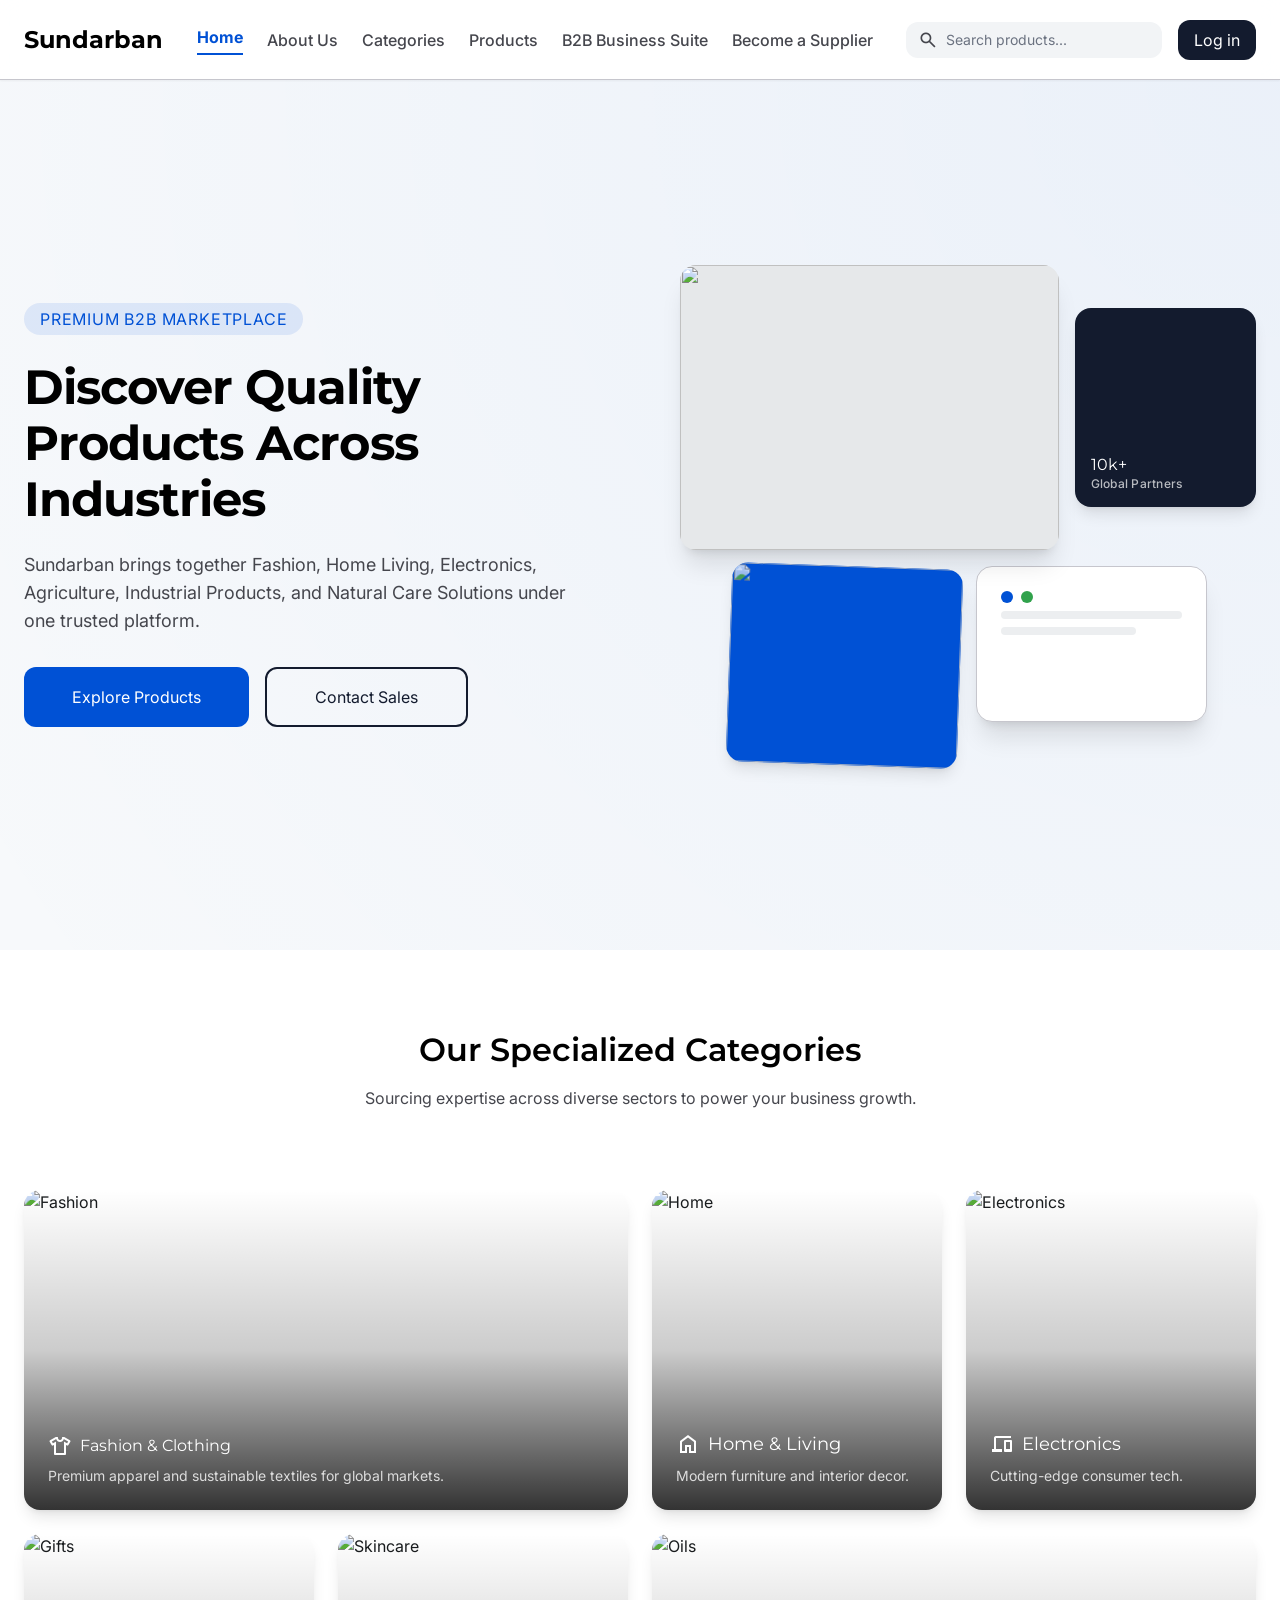
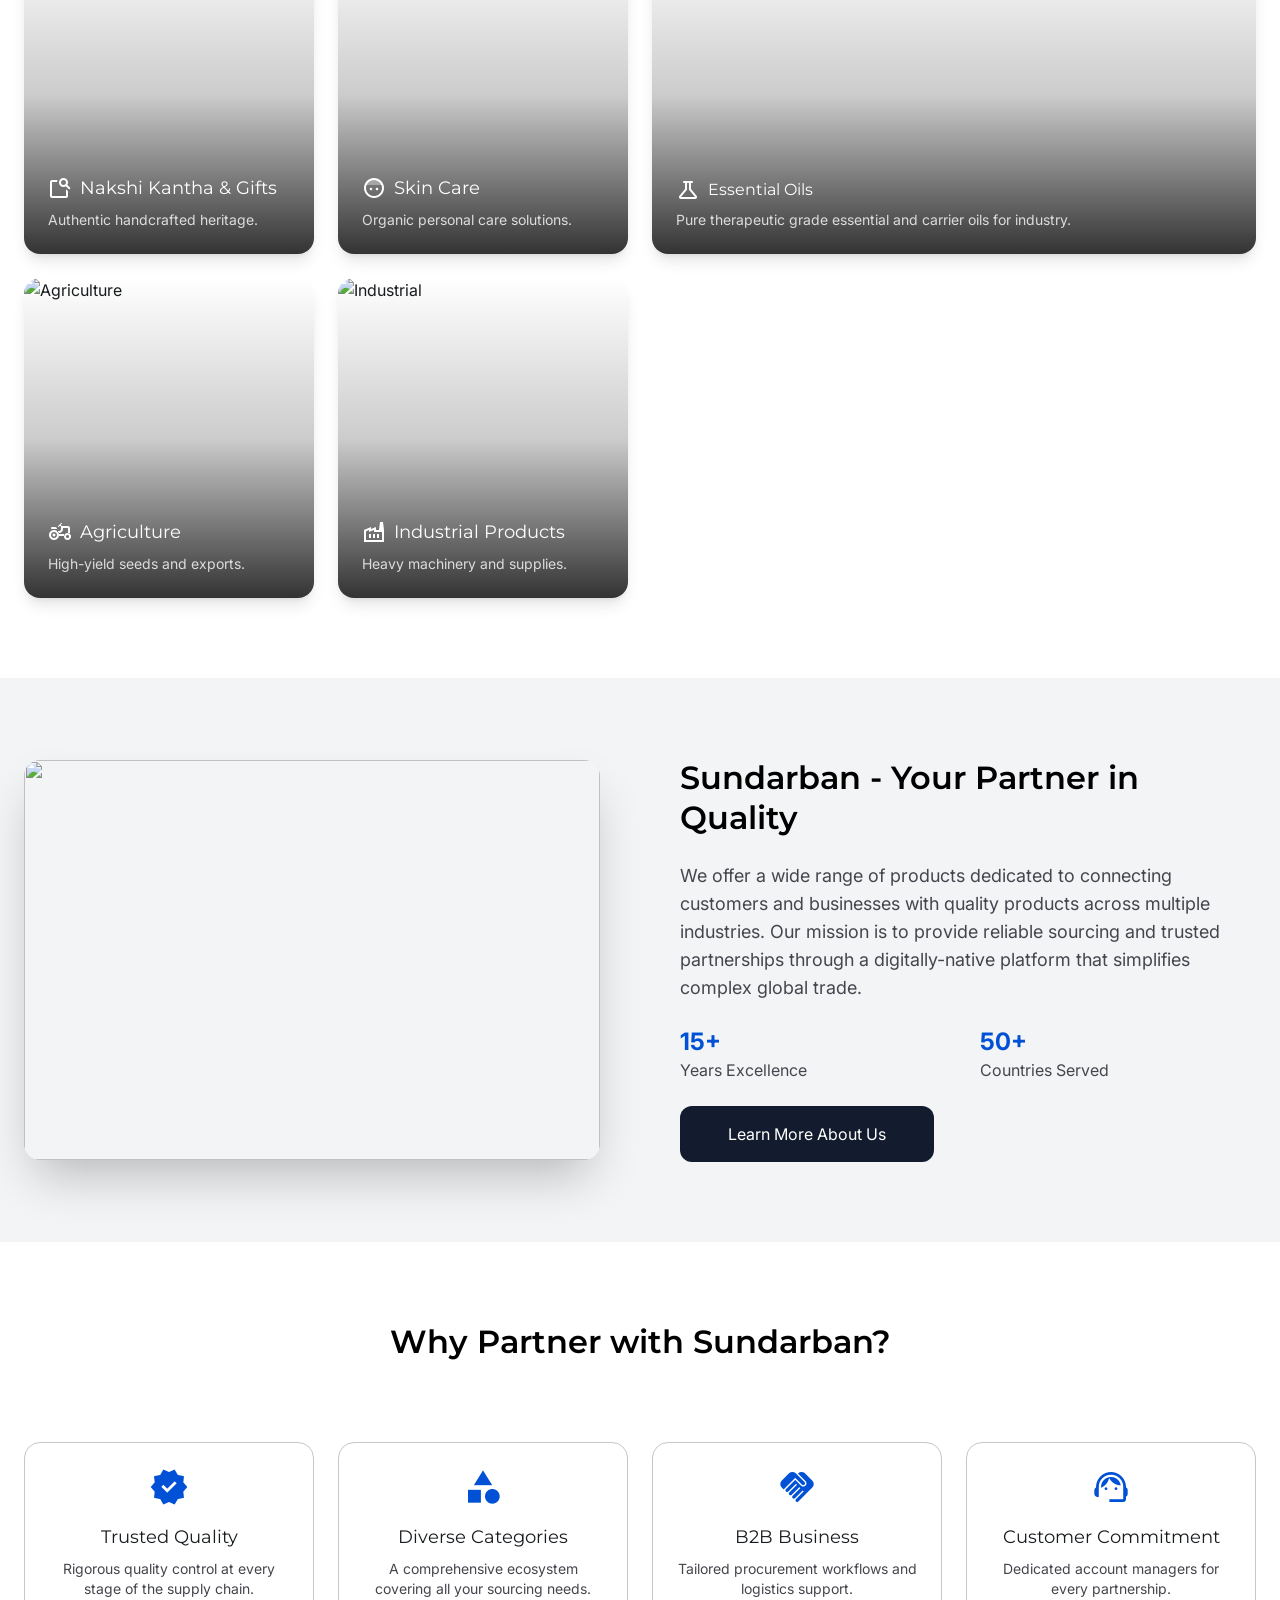
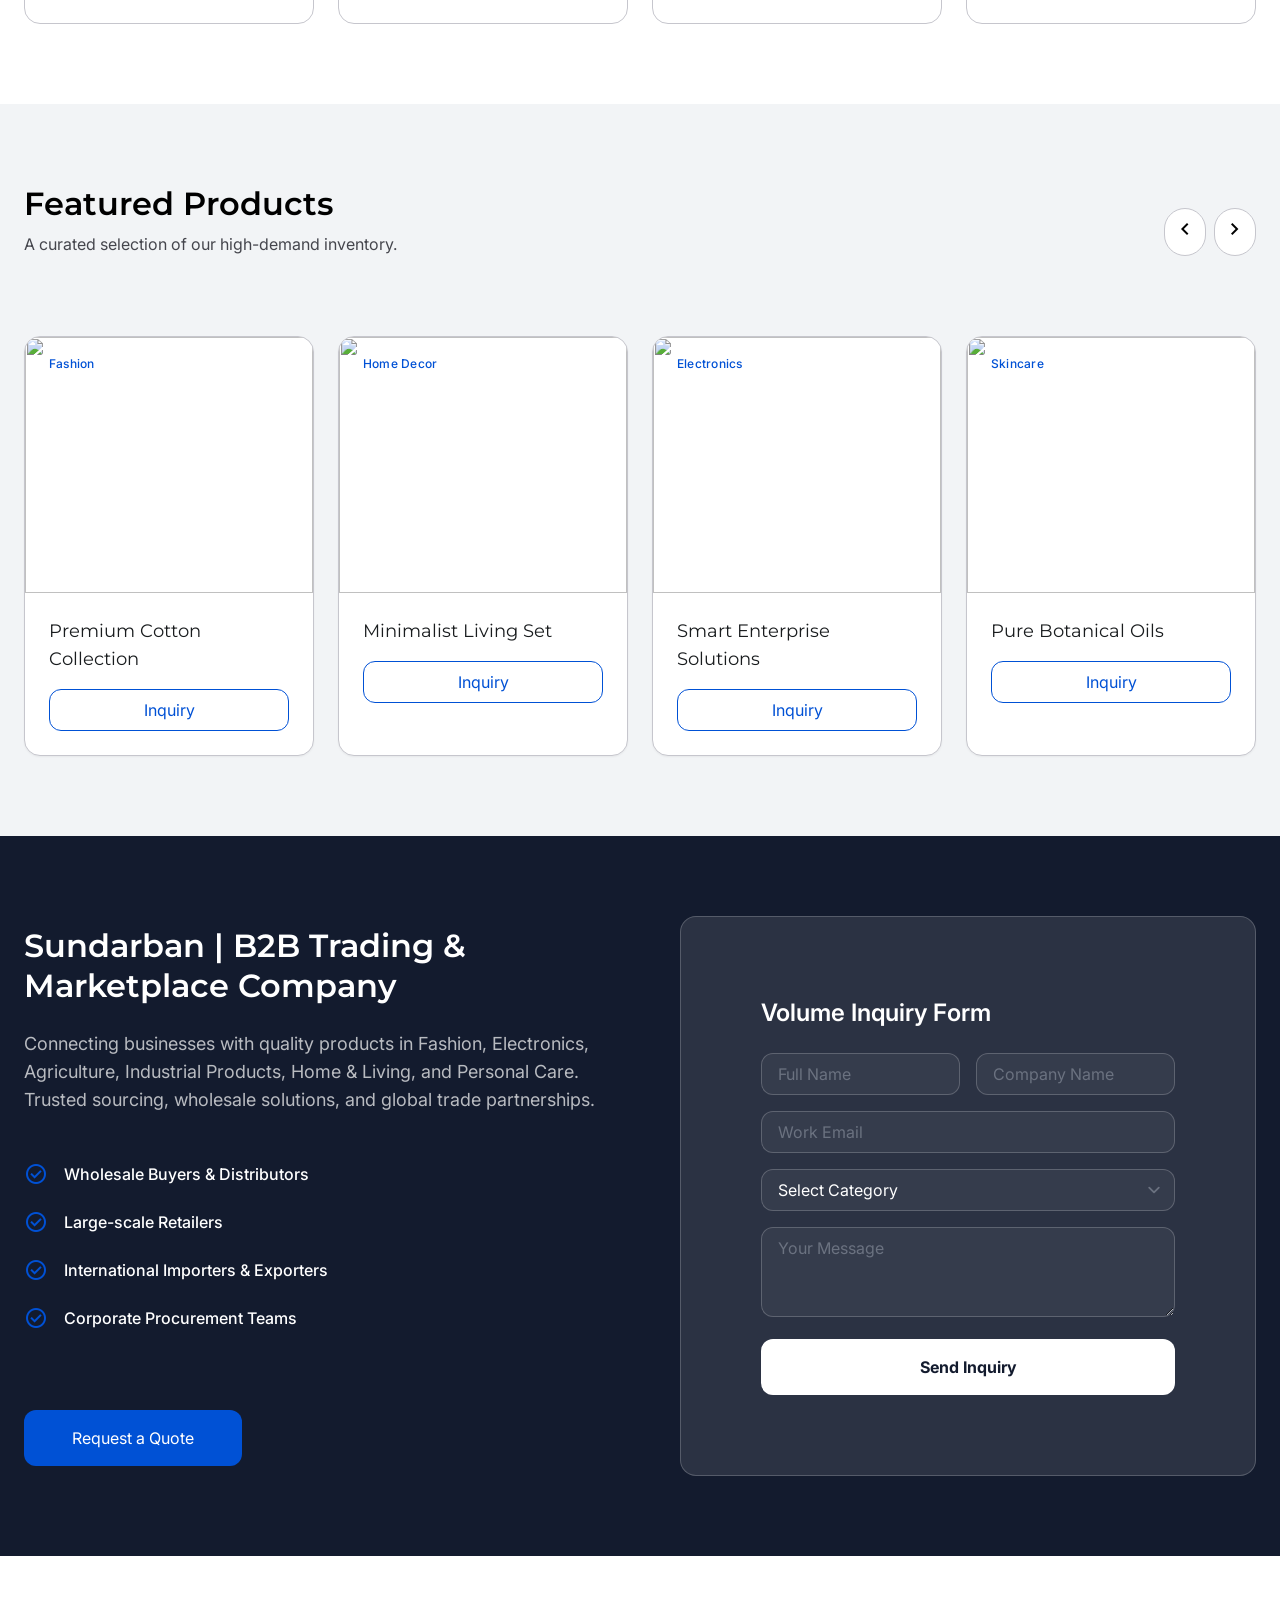
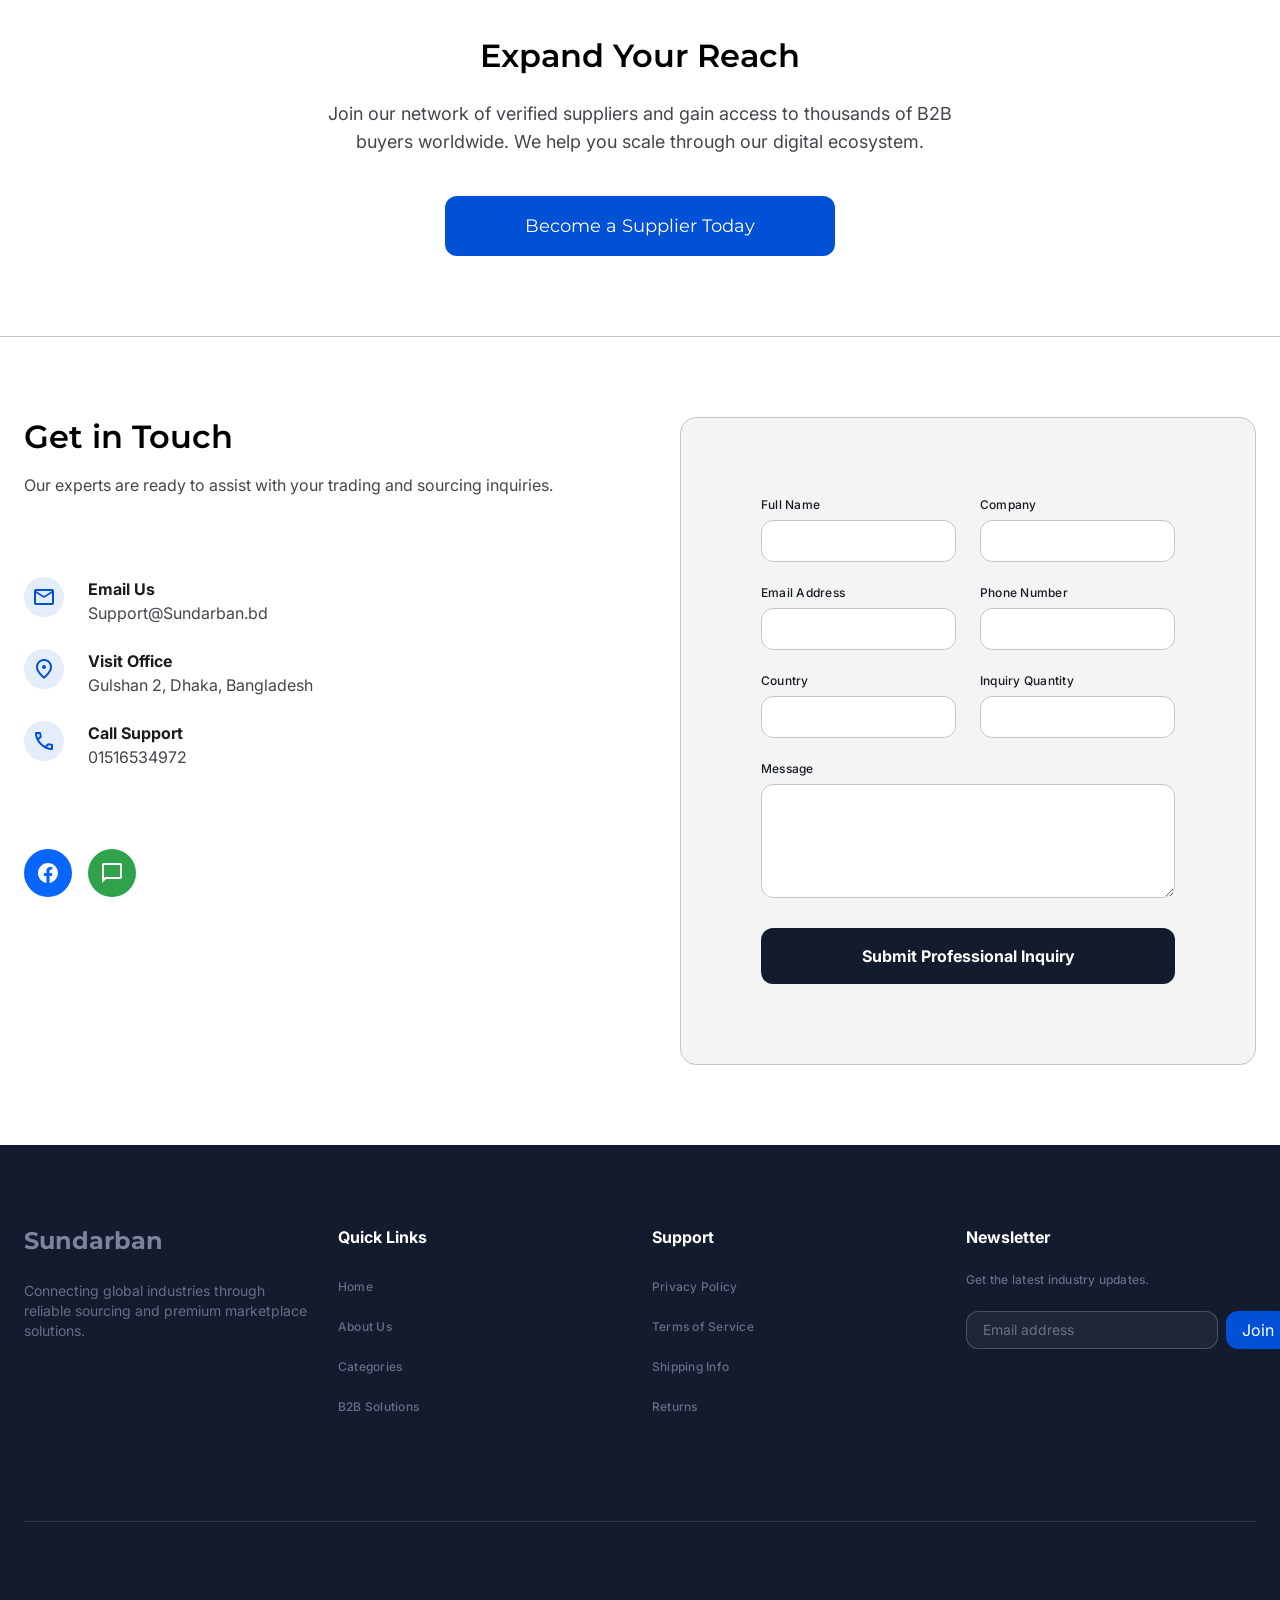
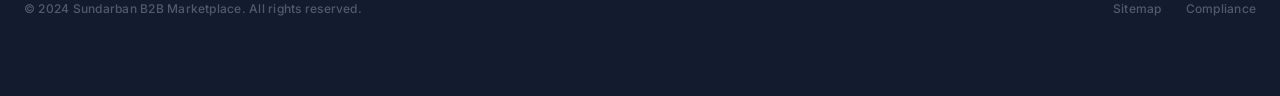
==== commit 43c3962c: "Update index.html" ====
--- a/index.html
+++ b/index.html
@@ -1,949 +1,626 @@
-<!DOCTYPE html>
-
-<html class="light" lang="en"><head>
-<meta charset="utf-8"/>
-<meta content="width=device-width, initial-scale=1.0" name="viewport"/>
-<title>MarketPlace | Your One-Stop Shop</title>
+<!DOCTYPE html><html class="scroll-smooth" lang="en"><head>
+<meta charset="utf-8">
+<meta content="width=device-width, initial-scale=1.0" name="viewport">
+<title>Sundarban | Global B2B Marketplace &amp; Trading</title>
 <script src="https://cdn.tailwindcss.com?plugins=forms,container-queries"></script>
-<link href="https://fonts.googleapis.com/css2?family=Inter:wght@300;400;500;600;700;800;900&amp;display=swap" rel="stylesheet"/>
-<link href="https://fonts.googleapis.com/css2?family=Material+Symbols+Outlined:wght,FILL@100..700,0..1&amp;display=swap" rel="stylesheet"/>
-<!-- Add Three.js for the animation -->
-<script src="https://cdnjs.cloudflare.com/ajax/libs/three.js/r128/three.min.js"></script>
+<link href="https://fonts.googleapis.com/css2?family=Montserrat:wght@600;700&amp;family=Inter:wght@400;500;600&amp;display=swap" rel="stylesheet">
+<link href="https://fonts.googleapis.com/css2?family=Material+Symbols+Outlined:wght@100..700,0..1&amp;display=swap" rel="stylesheet">
+<link href="https://fonts.googleapis.com/css2?family=Material+Symbols+Outlined:wght,FILL@100..700,0..1&amp;display=swap" rel="stylesheet">
 <script id="tailwind-config">
       tailwind.config = {
         darkMode: "class",
         theme: {
           extend: {
             "colors": {
-                    "inverse-on-surface": "#f1f1f1",
-                    "on-surface": "#1a1c1c",
-                    "primary-fixed-dim": "#bbc7db",
-                    "surface-variant": "#e2e2e2",
+                    "tertiary": "#000000",
+                    "primary": "#000000",
+                    "surface-bright": "#f7f9fb",
+                    "on-secondary-container": "#fefcff",
+                    "on-error": "#ffffff",
+                    "outline-variant": "#c6c6cd",
+                    "on-primary-fixed-variant": "#3f465c",
+                    "on-secondary": "#ffffff",
+                    "on-error-container": "#93000a",
+                    "outline": "#76777d",
+                    "success-green": "#31A24C",
+                    "on-tertiary-fixed-variant": "#004c69",
+                    "background": "#f7f9fb",
+                    "surface-container-highest": "#e0e3e5",
+                    "on-tertiary": "#ffffff",
+                    "surface-container": "#eceef0",
                     "on-primary": "#ffffff",
-                    "on-error": "#ffffff",
-                    "tertiary-container": "#1f2f41",
-                    "on-error-container": "#93000a",
-                    "on-secondary-fixed": "#2c1600",
-                    "on-tertiary": "#ffffff",
-                    "primary": "#0e1a28",
-                    "outline": "#75777c",
-                    "primary-fixed": "#d7e3f7",
-                    "inverse-primary": "#bbc7db",
-                    "on-secondary": "#ffffff",
-                    "surface-container": "#eeeeee",
-                    "secondary": "#8a5100",
-                    "on-tertiary-fixed-variant": "#38485b",
+                    "primary-container": "#131b2e",
+                    "surface-alt": "#F0F2F5",
+                    "on-primary-container": "#7c839b",
+                    "secondary-fixed": "#dbe1ff",
+                    "primary-fixed": "#dae2fd",
+                    "surface-container-lowest": "#ffffff",
+                    "inverse-on-surface": "#eff1f3",
                     "error-container": "#ffdad6",
-                    "tertiary-fixed-dim": "#b7c8df",
-                    "tertiary": "#091a2b",
-                    "primary-container": "#232f3e",
-                    "surface": "#f9f9f9",
-                    "surface-dim": "#dadada",
-                    "on-surface-variant": "#44474c",
-                    "on-tertiary-container": "#8697ad",
-                    "on-tertiary-fixed": "#0b1d2e",
+                    "surface-container-high": "#e6e8ea",
+                    "surface": "#f7f9fb",
+                    "social-blue": "#0866FF",
+                    "on-surface-variant": "#45464d",
+                    "secondary": "#0051d5",
+                    "tertiary-fixed-dim": "#7bd0ff",
+                    "surface-variant": "#e0e3e5",
+                    "on-surface": "#191c1e",
+                    "surface-dim": "#d8dadc",
+                    "on-tertiary-container": "#008ebf",
+                    "secondary-fixed-dim": "#b4c5ff",
+                    "on-secondary-fixed": "#00174b",
+                    "surface-container-low": "#f2f4f6",
+                    "primary-fixed-dim": "#bec6e0",
+                    "secondary-container": "#316bf3",
+                    "on-primary-fixed": "#131b2e",
+                    "on-secondary-fixed-variant": "#003ea8",
+                    "on-tertiary-fixed": "#001e2c",
+                    "tertiary-container": "#001e2c",
+                    "tertiary-fixed": "#c4e7ff",
+                    "inverse-surface": "#2d3133",
+                    "on-background": "#191c1e",
                     "error": "#ba1a1a",
-                    "outline-variant": "#c5c6cc",
-                    "surface-bright": "#f9f9f9",
-                    "on-primary-fixed-variant": "#3c4858",
-                    "background": "#f9f9f9",
-                    "surface-container-low": "#f3f3f3",
-                    "inverse-surface": "#2f3131",
-                    "on-secondary-container": "#643900",
-                    "on-background": "#1a1c1c",
-                    "secondary-fixed-dim": "#ffb86f",
-                    "secondary-container": "#fe9800",
-                    "on-primary-fixed": "#101c2b",
-                    "tertiary-fixed": "#d3e4fc",
-                    "on-primary-container": "#8a97a9",
-                    "surface-container-high": "#e8e8e8",
-                    "secondary-fixed": "#ffdcbd",
-                    "surface-container-lowest": "#ffffff",
-                    "surface-container-highest": "#e2e2e2",
-                    "on-secondary-fixed-variant": "#693c00",
-                    "surface-tint": "#535f70"
+                    "inverse-primary": "#bec6e0",
+                    "surface-tint": "#565e74"
             },
             "borderRadius": {
-                    "DEFAULT": "0.125rem",
-                    "lg": "0.25rem",
-                    "xl": "0.5rem",
-                    "full": "0.75rem"
+                    "DEFAULT": "0.25rem",
+                    "lg": "0.5rem",
+                    "xl": "0.75rem",
+                    "full": "9999px"
             },
             "spacing": {
-                    "sm": "8px",
-                    "gutter": "20px",
-                    "margin-desktop": "40px",
-                    "xl": "32px",
-                    "xs": "4px",
-                    "max-width": "1440px",
-                    "lg": "24px",
-                    "margin-mobile": "16px",
-                    "md": "16px",
-                    "base": "4px"
+                    "base": "4px",
+                    "xs": "8px",
+                    "sm": "16px",
+                    "gutter": "24px",
+                    "container-max": "1280px",
+                    "lg": "48px",
+                    "md": "24px",
+                    "xl": "80px"
             },
             "fontFamily": {
                     "label-md": ["Inter"],
-                    "price-lg": ["Inter"],
-                    "headline-lg": ["Inter"],
-                    "display-lg": ["Inter"],
+                    "display-lg": ["Montserrat"],
+                    "body-md": ["Inter"],
+                    "display-lg-mobile": ["Montserrat"],
+                    "headline-lg": ["Montserrat"],
                     "body-lg": ["Inter"],
-                    "body-md": ["Inter"],
-                    "headline-md": ["Inter"],
-                    "headline-lg-mobile": ["Inter"],
-                    "body-sm": ["Inter"]
+                    "label-sm": ["Inter"],
+                    "headline-lg-mobile": ["Montserrat"],
+                    "body-sm": ["Inter"],
+                    "headline-md": ["Montserrat"]
             },
             "fontSize": {
-                    "label-md": ["12px", {"lineHeight": "16px", "fontWeight": "600"}],
-                    "price-lg": ["28px", {"lineHeight": "28px", "letterSpacing": "-0.01em", "fontWeight": "700"}],
-                    "headline-lg": ["32px", {"lineHeight": "40px", "fontWeight": "700"}],
+                    "label-md": ["14px", {"lineHeight": "16px", "letterSpacing": "0.01em", "fontWeight": "600"}],
                     "display-lg": ["48px", {"lineHeight": "56px", "letterSpacing": "-0.02em", "fontWeight": "700"}],
+                    "display-lg-mobile": ["32px", {"lineHeight": "40px", "letterSpacing": "-0.01em", "fontWeight": "700"}],
+                    "headline-lg": ["32px", {"lineHeight": "40px", "fontWeight": "600"}],
                     "body-lg": ["18px", {"lineHeight": "28px", "fontWeight": "400"}],
-                    "body-md": ["16px", {"lineHeight": "24px", "fontWeight": "400"}],
-                    "headline-md": ["20px", {"lineHeight": "28px", "fontWeight": "600"}],
-                    "headline-lg-mobile": ["24px", {"lineHeight": "32px", "fontWeight": "700"}],
-                    "body-sm": ["14px", {"lineHeight": "20px", "fontWeight": "400"}]
+                    "label-sm": ["12px", {"lineHeight": "14px", "letterSpacing": "0.02em", "fontWeight": "500"}],
+                    "headline-lg-mobile": ["24px", {"lineHeight": "32px", "fontWeight": "600"}],
+                    "body-sm": ["14px", {"lineHeight": "20px", "fontWeight": "400"}],
+                    "headline-md": ["24px", {"lineHeight": "32px", "fontWeight": "600"}],
+                    "body-md": ["16px", {"lineHeight": "24px", "fontWeight": "400"}]
             }
           },
         },
       }
     </script>
 <style>
-        body { font-family: 'Inter', sans-serif; background-color: #f3f3f3; }
+        body { background-color: #f7f9fb; color: #191c1e; }
+        .glass-card { background: rgba(255, 255, 255, 0.7); backdrop-filter: blur(10px); border: 1px solid rgba(241, 245, 249, 1); }
+        .hero-gradient { background: radial-gradient(circle at top right, rgba(0, 81, 213, 0.05), transparent); }
         .material-symbols-outlined { font-variation-settings: 'FILL' 0, 'wght' 400, 'GRAD' 0, 'opsz' 24; }
-        .hide-scrollbar::-webkit-scrollbar { display: none; }
-        .hide-scrollbar { -ms-overflow-style: none; scrollbar-width: none; }
-        .carousel-container { scroll-behavior: smooth; }
-        .hero-gradient { background: linear-gradient(135deg, rgba(14, 26, 40, 0.9) 0%, rgba(14, 26, 40, 0.4) 50%, rgba(243, 243, 243, 1) 100%); }
+        .active-nav { color: #0051d5; font-weight: 700; border-bottom: 2px solid #0051d5; padding-bottom: 0.25rem; }
     </style>
-</head>
-<body class="text-on-surface">
-<!-- TopNavBar (Shared Component) -->
-<header class="fixed top-0 w-full z-50 bg-primary shadow-md">
-<div class="flex items-center justify-between px-margin-mobile md:px-margin-desktop py-sm max-w-max-width mx-auto gap-lg">
-<!-- Brand Logo -->
-<a class="font-headline-lg-mobile text-headline-lg-mobile font-bold text-on-primary whitespace-nowrap" href="#">Sundarban</a>
-<!-- Search Bar -->
-<div class="hidden md:flex flex-grow max-w-3xl items-center">
-<div class="relative w-full group">
-<input class="w-full h-10 pl-md pr-12 rounded bg-surface-container-lowest border-none focus:ring-2 focus:ring-secondary-container text-body-md" placeholder="Search MarketPlace" type="text"/>
-<button class="absolute right-0 top-0 h-10 w-12 bg-secondary-container hover:bg-secondary flex items-center justify-center rounded-r transition-colors">
-<span class="material-symbols-outlined text-primary-container">search</span>
-</button>
-</div>
-</div>
-<!-- Navigation Links & Actions -->
-<nav class="flex items-center gap-lg">
-<div class="hidden lg:flex items-center gap-md">
-<a class="text-secondary-fixed font-bold border-b-2 border-secondary-fixed pb-1 font-body-md text-body-md" href="#">Deals</a>
-<a class="text-on-primary hover:text-secondary-fixed transition-opacity font-body-md text-body-md" href="#">Grocery</a>
-<a class="text-on-primary hover:text-secondary-fixed transition-opacity font-body-md text-body-md" href="#">Best Sellers</a>
-<a class="text-on-primary hover:text-secondary-fixed transition-opacity font-body-md text-body-md" href="#">Service</a>
-</div>
-<div class="flex items-center gap-md text-on-primary">
-<div class="hidden sm:block cursor-pointer hover:opacity-90">
-<p class="text-[11px] leading-tight opacity-80">Hello, Sign in</p>
-<p class="font-bold text-body-sm">Account &amp; Lists</p>
-</div>
-<div class="hidden sm:block cursor-pointer hover:opacity-90">
-<p class="text-[11px] leading-tight opacity-80">Returns</p>
-<p class="font-bold text-body-sm">&amp; Orders</p>
-</div>
-<button class="flex items-center gap-xs relative active:scale-95 duration-150">
-<span class="material-symbols-outlined text-[32px]">shopping_cart</span>
-<span class="absolute -top-1 -right-1 bg-secondary-container text-primary-container text-[10px] font-bold px-1.5 rounded-full">0</span>
-<span class="hidden md:block font-bold mt-2">Cart</span>
-</button>
+<style>*, ::before, ::after{--tw-border-spacing-x:0;--tw-border-spacing-y:0;--tw-translate-x:0;--tw-translate-y:0;--tw-rotate:0;--tw-skew-x:0;--tw-skew-y:0;--tw-scale-x:1;--tw-scale-y:1;--tw-pan-x: ;--tw-pan-y: ;--tw-pinch-zoom: ;--tw-scroll-snap-strictness:proximity;--tw-gradient-from-position: ;--tw-gradient-via-position: ;--tw-gradient-to-position: ;--tw-ordinal: ;--tw-slashed-zero: ;--tw-numeric-figure: ;--tw-numeric-spacing: ;--tw-numeric-fraction: ;--tw-ring-inset: ;--tw-ring-offset-width:0px;--tw-ring-offset-color:#fff;--tw-ring-color:rgb(59 130 246 / 0.5);--tw-ring-offset-shadow:0 0 #0000;--tw-ring-shadow:0 0 #0000;--tw-shadow:0 0 #0000;--tw-shadow-colored:0 0 #0000;--tw-blur: ;--tw-brightness: ;--tw-contrast: ;--tw-grayscale: ;--tw-hue-rotate: ;--tw-invert: ;--tw-saturate: ;--tw-sepia: ;--tw-drop-shadow: ;--tw-backdrop-blur: ;--tw-backdrop-brightness: ;--tw-backdrop-contrast: ;--tw-backdrop-grayscale: ;--tw-backdrop-hue-rotate: ;--tw-backdrop-invert: ;--tw-backdrop-opacity: ;--tw-backdrop-saturate: ;--tw-backdrop-sepia: ;--tw-contain-size: ;--tw-contain-layout: ;--tw-contain-paint: ;--tw-contain-style: }::backdrop{--tw-border-spacing-x:0;--tw-border-spacing-y:0;--tw-translate-x:0;--tw-translate-y:0;--tw-rotate:0;--tw-skew-x:0;--tw-skew-y:0;--tw-scale-x:1;--tw-scale-y:1;--tw-pan-x: ;--tw-pan-y: ;--tw-pinch-zoom: ;--tw-scroll-snap-strictness:proximity;--tw-gradient-from-position: ;--tw-gradient-via-position: ;--tw-gradient-to-position: ;--tw-ordinal: ;--tw-slashed-zero: ;--tw-numeric-figure: ;--tw-numeric-spacing: ;--tw-numeric-fraction: ;--tw-ring-inset: ;--tw-ring-offset-width:0px;--tw-ring-offset-color:#fff;--tw-ring-color:rgb(59 130 246 / 0.5);--tw-ring-offset-shadow:0 0 #0000;--tw-ring-shadow:0 0 #0000;--tw-shadow:0 0 #0000;--tw-shadow-colored:0 0 #0000;--tw-blur: ;--tw-brightness: ;--tw-contrast: ;--tw-grayscale: ;--tw-hue-rotate: ;--tw-invert: ;--tw-saturate: ;--tw-sepia: ;--tw-drop-shadow: ;--tw-backdrop-blur: ;--tw-backdrop-brightness: ;--tw-backdrop-contrast: ;--tw-backdrop-grayscale: ;--tw-backdrop-hue-rotate: ;--tw-backdrop-invert: ;--tw-backdrop-opacity: ;--tw-backdrop-saturate: ;--tw-backdrop-sepia: ;--tw-contain-size: ;--tw-contain-layout: ;--tw-contain-paint: ;--tw-contain-style: }/* ! tailwindcss v3.4.17 | MIT License | https://tailwindcss.com */*,::after,::before{box-sizing:border-box;border-width:0;border-style:solid;border-color:#e5e7eb}::after,::before{--tw-content:''}:host,html{line-height:1.5;-webkit-text-size-adjust:100%;-moz-tab-size:4;tab-size:4;font-family:ui-sans-serif, system-ui, sans-serif, "Apple Color Emoji", "Segoe UI Emoji", "Segoe UI Symbol", "Noto Color Emoji";font-feature-settings:normal;font-variation-settings:normal;-webkit-tap-highlight-color:transparent}body{margin:0;line-height:inherit}hr{height:0;color:inherit;border-top-width:1px}abbr:where([title]){-webkit-text-decoration:underline dotted;text-decoration:underline dotted}h1,h2,h3,h4,h5,h6{font-size:inherit;font-weight:inherit}a{color:inherit;text-decoration:inherit}b,strong{font-weight:bolder}code,kbd,pre,samp{font-family:ui-monospace, SFMono-Regular, Menlo, Monaco, Consolas, "Liberation Mono", "Courier New", monospace;font-feature-settings:normal;font-variation-settings:normal;font-size:1em}small{font-size:80%}sub,sup{font-size:75%;line-height:0;position:relative;vertical-align:baseline}sub{bottom:-.25em}sup{top:-.5em}table{text-indent:0;border-color:inherit;border-collapse:collapse}button,input,optgroup,select,textarea{font-family:inherit;font-feature-settings:inherit;font-variation-settings:inherit;font-size:100%;font-weight:inherit;line-height:inherit;letter-spacing:inherit;color:inherit;margin:0;padding:0}button,select{text-transform:none}button,input:where([type=button]),input:where([type=reset]),input:where([type=submit]){-webkit-appearance:button;background-color:transparent;background-image:none}:-moz-focusring{outline:auto}:-moz-ui-invalid{box-shadow:none}progress{vertical-align:baseline}::-webkit-inner-spin-button,::-webkit-outer-spin-button{height:auto}[type=search]{-webkit-appearance:textfield;outline-offset:-2px}::-webkit-search-decoration{-webkit-appearance:none}::-webkit-file-upload-button{-webkit-appearance:button;font:inherit}summary{display:list-item}blockquote,dd,dl,figure,h1,h2,h3,h4,h5,h6,hr,p,pre{margin:0}fieldset{margin:0;padding:0}legend{padding:0}menu,ol,ul{list-style:none;margin:0;padding:0}dialog{padding:0}textarea{resize:vertical}input::placeholder,textarea::placeholder{opacity:1;color:#9ca3af}[role=button],button{cursor:pointer}:disabled{cursor:default}audio,canvas,embed,iframe,img,object,svg,video{display:block;vertical-align:middle}img,video{max-width:100%;height:auto}[hidden]:where(:not([hidden=until-found])){display:none}[type='text'],input:where(:not([type])),[type='email'],[type='url'],[type='password'],[type='number'],[type='date'],[type='datetime-local'],[type='month'],[type='search'],[type='tel'],[type='time'],[type='week'],[multiple],textarea,select{-webkit-appearance:none;appearance:none;background-color:#fff;border-color:#6b7280;border-width:1px;border-radius:0px;padding-top:0.5rem;padding-right:0.75rem;padding-bottom:0.5rem;padding-left:0.75rem;font-size:1rem;line-height:1.5rem;--tw-shadow:0 0 #0000;}[type='text']:focus, input:where(:not([type])):focus, [type='email']:focus, [type='url']:focus, [type='password']:focus, [type='number']:focus, [type='date']:focus, [type='datetime-local']:focus, [type='month']:focus, [type='search']:focus, [type='tel']:focus, [type='time']:focus, [type='week']:focus, [multiple]:focus, textarea:focus, select:focus{outline:2px solid transparent;outline-offset:2px;--tw-ring-inset:var(--tw-empty,/*!*/ /*!*/);--tw-ring-offset-width:0px;--tw-ring-offset-color:#fff;--tw-ring-color:#2563eb;--tw-ring-offset-shadow:var(--tw-ring-inset) 0 0 0 var(--tw-ring-offset-width) var(--tw-ring-offset-color);--tw-ring-shadow:var(--tw-ring-inset) 0 0 0 calc(1px + var(--tw-ring-offset-width)) var(--tw-ring-color);box-shadow:var(--tw-ring-offset-shadow), var(--tw-ring-shadow), var(--tw-shadow);border-color:#2563eb}input::placeholder,textarea::placeholder{color:#6b7280;opacity:1}::-webkit-datetime-edit-fields-wrapper{padding:0}::-webkit-date-and-time-value{min-height:1.5em;text-align:inherit}::-webkit-datetime-edit{display:inline-flex}::-webkit-datetime-edit,::-webkit-datetime-edit-year-field,::-webkit-datetime-edit-month-field,::-webkit-datetime-edit-day-field,::-webkit-datetime-edit-hour-field,::-webkit-datetime-edit-minute-field,::-webkit-datetime-edit-second-field,::-webkit-datetime-edit-millisecond-field,::-webkit-datetime-edit-meridiem-field{padding-top:0;padding-bottom:0}select{background-image:url("data:image/svg+xml,%3csvg xmlns='http://www.w3.org/2000/svg' fill='none' viewBox='0 0 20 20'%3e%3cpath stroke='%236b7280' stroke-linecap='round' stroke-linejoin='round' stroke-width='1.5' d='M6 8l4 4 4-4'/%3e%3c/svg%3e");background-position:right 0.5rem center;background-repeat:no-repeat;background-size:1.5em 1.5em;padding-right:2.5rem;print-color-adjust:exact}[multiple],[size]:where(select:not([size="1"])){background-image:initial;background-position:initial;background-repeat:unset;background-size:initial;padding-right:0.75rem;print-color-adjust:unset}[type='checkbox'],[type='radio']{-webkit-appearance:none;appearance:none;padding:0;print-color-adjust:exact;display:inline-block;vertical-align:middle;background-origin:border-box;-webkit-user-select:none;user-select:none;flex-shrink:0;height:1rem;width:1rem;color:#2563eb;background-color:#fff;border-color:#6b7280;border-width:1px;--tw-shadow:0 0 #0000}[type='checkbox']{border-radius:0px}[type='radio']{border-radius:100%}[type='checkbox']:focus,[type='radio']:focus{outline:2px solid transparent;outline-offset:2px;--tw-ring-inset:var(--tw-empty,/*!*/ /*!*/);--tw-ring-offset-width:2px;--tw-ring-offset-color:#fff;--tw-ring-color:#2563eb;--tw-ring-offset-shadow:var(--tw-ring-inset) 0 0 0 var(--tw-ring-offset-width) var(--tw-ring-offset-color);--tw-ring-shadow:var(--tw-ring-inset) 0 0 0 calc(2px + var(--tw-ring-offset-width)) var(--tw-ring-color);box-shadow:var(--tw-ring-offset-shadow), var(--tw-ring-shadow), var(--tw-shadow)}[type='checkbox']:checked,[type='radio']:checked{border-color:transparent;background-color:currentColor;background-size:100% 100%;background-position:center;background-repeat:no-repeat}[type='checkbox']:checked{background-image:url("data:image/svg+xml,%3csvg viewBox='0 0 16 16' fill='white' xmlns='http://www.w3.org/2000/svg'%3e%3cpath d='M12.207 4.793a1 1 0 010 1.414l-5 5a1 1 0 01-1.414 0l-2-2a1 1 0 011.414-1.414L6.5 9.086l4.293-4.293a1 1 0 011.414 0z'/%3e%3c/svg%3e");}@media (forced-colors: active) {[type='checkbox']:checked{-webkit-appearance:auto;appearance:auto}}[type='radio']:checked{background-image:url("data:image/svg+xml,%3csvg viewBox='0 0 16 16' fill='white' xmlns='http://www.w3.org/2000/svg'%3e%3ccircle cx='8' cy='8' r='3'/%3e%3c/svg%3e");}@media (forced-colors: active) {[type='radio']:checked{-webkit-appearance:auto;appearance:auto}}[type='checkbox']:checked:hover,[type='checkbox']:checked:focus,[type='radio']:checked:hover,[type='radio']:checked:focus{border-color:transparent;background-color:currentColor}[type='checkbox']:indeterminate{background-image:url("data:image/svg+xml,%3csvg xmlns='http://www.w3.org/2000/svg' fill='none' viewBox='0 0 16 16'%3e%3cpath stroke='white' stroke-linecap='round' stroke-linejoin='round' stroke-width='2' d='M4 8h8'/%3e%3c/svg%3e");border-color:transparent;background-color:currentColor;background-size:100% 100%;background-position:center;background-repeat:no-repeat;}@media (forced-colors: active) {[type='checkbox']:indeterminate{-webkit-appearance:auto;appearance:auto}}[type='checkbox']:indeterminate:hover,[type='checkbox']:indeterminate:focus{border-color:transparent;background-color:currentColor}[type='file']{background:unset;border-color:inherit;border-width:0;border-radius:0;padding:0;font-size:unset;line-height:inherit}[type='file']:focus{outline:1px solid ButtonText;outline:1px auto -webkit-focus-ring-color}.fixed{position:fixed}.absolute{position:absolute}.relative{position:relative}.inset-0{inset:0px}.bottom-0{bottom:0px}.left-0{left:0px}.left-3{left:0.75rem}.left-sm{left:16px}.top-0{top:0px}.top-1\/2{top:50%}.top-sm{top:16px}.z-10{z-index:10}.z-50{z-index:50}.col-span-4{grid-column:span 4 / span 4}.col-span-5{grid-column:span 5 / span 5}.col-span-8{grid-column:span 8 / span 8}.col-start-2{grid-column-start:2}.col-start-7{grid-column-start:7}.col-start-9{grid-column-start:9}.row-span-4{grid-row:span 4 / span 4}.row-span-5{grid-row:span 5 / span 5}.row-span-7{grid-row:span 7 / span 7}.row-start-2{grid-row-start:2}.row-start-8{grid-row-start:8}.mx-auto{margin-left:auto;margin-right:auto}.mb-2{margin-bottom:0.5rem}.mb-lg{margin-bottom:48px}.mb-md{margin-bottom:24px}.mb-sm{margin-bottom:16px}.mb-xl{margin-bottom:80px}.mb-xs{margin-bottom:8px}.mt-20{margin-top:5rem}.mt-auto{margin-top:auto}.mt-xl{margin-top:80px}.block{display:block}.inline-block{display:inline-block}.flex{display:flex}.grid{display:grid}.hidden{display:none}.h-10{height:2.5rem}.h-12{height:3rem}.h-2{height:0.5rem}.h-20{height:5rem}.h-3{height:0.75rem}.h-6{height:1.5rem}.h-64{height:16rem}.h-80{height:20rem}.h-\[400px\]{height:400px}.h-full{height:100%}.min-h-\[500px\]{min-height:500px}.min-h-\[870px\]{min-height:870px}.w-10{width:2.5rem}.w-12{width:3rem}.w-3{width:0.75rem}.w-3\/4{width:75%}.w-6{width:1.5rem}.w-64{width:16rem}.w-full{width:100%}.max-w-2xl{max-width:42rem}.max-w-container-max{max-width:1280px}.max-w-xl{max-width:36rem}.max-w-xs{max-width:20rem}.shrink-0{flex-shrink:0}.grow{flex-grow:1}.-translate-y-1\/2{--tw-translate-y:-50%;transform:translate(var(--tw-translate-x), var(--tw-translate-y)) rotate(var(--tw-rotate)) skewX(var(--tw-skew-x)) skewY(var(--tw-skew-y)) scaleX(var(--tw-scale-x)) scaleY(var(--tw-scale-y))}.rotate-2{--tw-rotate:2deg;transform:translate(var(--tw-translate-x), var(--tw-translate-y)) rotate(var(--tw-rotate)) skewX(var(--tw-skew-x)) skewY(var(--tw-skew-y)) scaleX(var(--tw-scale-x)) scaleY(var(--tw-scale-y))}.transform{transform:translate(var(--tw-translate-x), var(--tw-translate-y)) rotate(var(--tw-rotate)) skewX(var(--tw-skew-x)) skewY(var(--tw-skew-y)) scaleX(var(--tw-scale-x)) scaleY(var(--tw-scale-y))}.cursor-pointer{cursor:pointer}.grid-cols-1{grid-template-columns:repeat(1, minmax(0, 1fr))}.grid-cols-12{grid-template-columns:repeat(12, minmax(0, 1fr))}.grid-cols-2{grid-template-columns:repeat(2, minmax(0, 1fr))}.grid-rows-12{grid-template-rows:repeat(12, minmax(0, 1fr))}.flex-col{flex-direction:column}.flex-wrap{flex-wrap:wrap}.items-start{align-items:flex-start}.items-end{align-items:flex-end}.items-center{align-items:center}.justify-end{justify-content:flex-end}.justify-center{justify-content:center}.justify-between{justify-content:space-between}.gap-2{gap:0.5rem}.gap-md{gap:24px}.gap-sm{gap:16px}.gap-xl{gap:80px}.gap-xs{gap:8px}.space-x-md > :not([hidden]) ~ :not([hidden]){--tw-space-x-reverse:0;margin-right:calc(24px * var(--tw-space-x-reverse));margin-left:calc(24px * calc(1 - var(--tw-space-x-reverse)))}.space-y-2 > :not([hidden]) ~ :not([hidden]){--tw-space-y-reverse:0;margin-top:calc(0.5rem * calc(1 - var(--tw-space-y-reverse)));margin-bottom:calc(0.5rem * var(--tw-space-y-reverse))}.space-y-md > :not([hidden]) ~ :not([hidden]){--tw-space-y-reverse:0;margin-top:calc(24px * calc(1 - var(--tw-space-y-reverse)));margin-bottom:calc(24px * var(--tw-space-y-reverse))}.space-y-sm > :not([hidden]) ~ :not([hidden]){--tw-space-y-reverse:0;margin-top:calc(16px * calc(1 - var(--tw-space-y-reverse)));margin-bottom:calc(16px * var(--tw-space-y-reverse))}.space-y-xl > :not([hidden]) ~ :not([hidden]){--tw-space-y-reverse:0;margin-top:calc(80px * calc(1 - var(--tw-space-y-reverse)));margin-bottom:calc(80px * var(--tw-space-y-reverse))}.overflow-hidden{overflow:hidden}.scroll-smooth{scroll-behavior:smooth}.rounded{border-radius:0.25rem}.rounded-2xl{border-radius:1rem}.rounded-full{border-radius:9999px}.rounded-xl{border-radius:0.75rem}.border{border-width:1px}.border-2{border-width:2px}.border-b{border-bottom-width:1px}.border-b-2{border-bottom-width:2px}.border-t{border-top-width:1px}.border-none{border-style:none}.border-outline-variant{--tw-border-opacity:1;border-color:rgb(198 198 205 / var(--tw-border-opacity, 1))}.border-primary-container{--tw-border-opacity:1;border-color:rgb(19 27 46 / var(--tw-border-opacity, 1))}.border-secondary{--tw-border-opacity:1;border-color:rgb(0 81 213 / var(--tw-border-opacity, 1))}.border-white\/10{border-color:rgb(255 255 255 / 0.1)}.border-white\/20{border-color:rgb(255 255 255 / 0.2)}.bg-primary-container{--tw-bg-opacity:1;background-color:rgb(19 27 46 / var(--tw-bg-opacity, 1))}.bg-secondary{--tw-bg-opacity:1;background-color:rgb(0 81 213 / var(--tw-bg-opacity, 1))}.bg-secondary\/10{background-color:rgb(0 81 213 / 0.1)}.bg-social-blue{--tw-bg-opacity:1;background-color:rgb(8 102 255 / var(--tw-bg-opacity, 1))}.bg-success-green{--tw-bg-opacity:1;background-color:rgb(49 162 76 / var(--tw-bg-opacity, 1))}.bg-surface-container{--tw-bg-opacity:1;background-color:rgb(236 238 240 / var(--tw-bg-opacity, 1))}.bg-surface-container-high{--tw-bg-opacity:1;background-color:rgb(230 232 234 / var(--tw-bg-opacity, 1))}.bg-surface-container-low{--tw-bg-opacity:1;background-color:rgb(242 244 246 / var(--tw-bg-opacity, 1))}.bg-surface-container-lowest{--tw-bg-opacity:1;background-color:rgb(255 255 255 / var(--tw-bg-opacity, 1))}.bg-white{--tw-bg-opacity:1;background-color:rgb(255 255 255 / var(--tw-bg-opacity, 1))}.bg-white\/10{background-color:rgb(255 255 255 / 0.1)}.bg-white\/5{background-color:rgb(255 255 255 / 0.05)}.bg-white\/90{background-color:rgb(255 255 255 / 0.9)}.bg-gradient-to-t{background-image:linear-gradient(to top, var(--tw-gradient-stops))}.from-black\/80{--tw-gradient-from:rgb(0 0 0 / 0.8) var(--tw-gradient-from-position);--tw-gradient-to:rgb(0 0 0 / 0) var(--tw-gradient-to-position);--tw-gradient-stops:var(--tw-gradient-from), var(--tw-gradient-to)}.via-black\/20{--tw-gradient-to:rgb(0 0 0 / 0)  var(--tw-gradient-to-position);--tw-gradient-stops:var(--tw-gradient-from), rgb(0 0 0 / 0.2) var(--tw-gradient-via-position), var(--tw-gradient-to)}.to-transparent{--tw-gradient-to:transparent var(--tw-gradient-to-position)}.fill-current{fill:currentColor}.object-cover{object-fit:cover}.p-md{padding:24px}.p-sm{padding:16px}.p-xl{padding:80px}.p-xs{padding:8px}.px-gutter{padding-left:24px;padding-right:24px}.px-lg{padding-left:48px;padding-right:48px}.px-sm{padding-left:16px;padding-right:16px}.px-xl{padding-left:80px;padding-right:80px}.px-xs{padding-left:8px;padding-right:8px}.py-1{padding-top:0.25rem;padding-bottom:0.25rem}.py-sm{padding-top:16px;padding-bottom:16px}.py-xl{padding-top:80px;padding-bottom:80px}.py-xs{padding-top:8px;padding-bottom:8px}.pb-1{padding-bottom:0.25rem}.pl-10{padding-left:2.5rem}.pr-4{padding-right:1rem}.pt-sm{padding-top:16px}.pt-xl{padding-top:80px}.pt-xs{padding-top:8px}.text-center{text-align:center}.font-body-md{font-family:Inter}.font-display-lg{font-family:Montserrat}.font-headline-lg{font-family:Montserrat}.font-headline-md{font-family:Montserrat}.font-label-md{font-family:Inter}.font-label-sm{font-family:Inter}.text-\[20px\]{font-size:20px}.text-\[40px\]{font-size:40px}.text-body-lg{font-size:18px;line-height:28px;font-weight:400}.text-body-md{font-size:16px;line-height:24px;font-weight:400}.text-body-sm{font-size:14px;line-height:20px;font-weight:400}.text-display-lg-mobile{font-size:32px;line-height:40px;letter-spacing:-0.01em;font-weight:700}.text-headline-lg-mobile{font-size:24px;line-height:32px;font-weight:600}.text-headline-md{font-size:24px;line-height:32px;font-weight:600}.text-label-sm{font-size:12px;line-height:14px;letter-spacing:0.02em;font-weight:500}.text-sm{font-size:0.875rem;line-height:1.25rem}.font-bold{font-weight:700}.font-medium{font-weight:500}.uppercase{text-transform:uppercase}.leading-tight{line-height:1.25}.tracking-wider{letter-spacing:0.05em}.text-black{--tw-text-opacity:1;color:rgb(0 0 0 / var(--tw-text-opacity, 1))}.text-on-primary-container{--tw-text-opacity:1;color:rgb(124 131 155 / var(--tw-text-opacity, 1))}.text-on-primary-container\/60{color:rgb(124 131 155 / 0.6)}.text-on-primary-container\/80{color:rgb(124 131 155 / 0.8)}.text-on-surface-variant{--tw-text-opacity:1;color:rgb(69 70 77 / var(--tw-text-opacity, 1))}.text-primary{--tw-text-opacity:1;color:rgb(0 0 0 / var(--tw-text-opacity, 1))}.text-primary-container{--tw-text-opacity:1;color:rgb(19 27 46 / var(--tw-text-opacity, 1))}.text-secondary{--tw-text-opacity:1;color:rgb(0 81 213 / var(--tw-text-opacity, 1))}.text-white{--tw-text-opacity:1;color:rgb(255 255 255 / var(--tw-text-opacity, 1))}.text-white\/70{color:rgb(255 255 255 / 0.7)}.text-white\/80{color:rgb(255 255 255 / 0.8)}.opacity-80{opacity:0.8}.shadow-2xl{--tw-shadow:0 25px 50px -12px rgb(0 0 0 / 0.25);--tw-shadow-colored:0 25px 50px -12px var(--tw-shadow-color);box-shadow:var(--tw-ring-offset-shadow, 0 0 #0000), var(--tw-ring-shadow, 0 0 #0000), var(--tw-shadow)}.shadow-lg{--tw-shadow:0 10px 15px -3px rgb(0 0 0 / 0.1), 0 4px 6px -4px rgb(0 0 0 / 0.1);--tw-shadow-colored:0 10px 15px -3px var(--tw-shadow-color), 0 4px 6px -4px var(--tw-shadow-color);box-shadow:var(--tw-ring-offset-shadow, 0 0 #0000), var(--tw-ring-shadow, 0 0 #0000), var(--tw-shadow)}.shadow-sm{--tw-shadow:0 1px 2px 0 rgb(0 0 0 / 0.05);--tw-shadow-colored:0 1px 2px 0 var(--tw-shadow-color);box-shadow:var(--tw-ring-offset-shadow, 0 0 #0000), var(--tw-ring-shadow, 0 0 #0000), var(--tw-shadow)}.shadow-xl{--tw-shadow:0 20px 25px -5px rgb(0 0 0 / 0.1), 0 8px 10px -6px rgb(0 0 0 / 0.1);--tw-shadow-colored:0 20px 25px -5px var(--tw-shadow-color), 0 8px 10px -6px var(--tw-shadow-color);box-shadow:var(--tw-ring-offset-shadow, 0 0 #0000), var(--tw-ring-shadow, 0 0 #0000), var(--tw-shadow)}.shadow-md{--tw-shadow:0 4px 6px -1px rgb(0 0 0 / 0.1), 0 2px 4px -2px rgb(0 0 0 / 0.1);--tw-shadow-colored:0 4px 6px -1px var(--tw-shadow-color), 0 2px 4px -2px var(--tw-shadow-color);box-shadow:var(--tw-ring-offset-shadow, 0 0 #0000), var(--tw-ring-shadow, 0 0 #0000), var(--tw-shadow)}.backdrop-blur-md{--tw-backdrop-blur:blur(12px);-webkit-backdrop-filter:var(--tw-backdrop-blur) var(--tw-backdrop-brightness) var(--tw-backdrop-contrast) var(--tw-backdrop-grayscale) var(--tw-backdrop-hue-rotate) var(--tw-backdrop-invert) var(--tw-backdrop-opacity) var(--tw-backdrop-saturate) var(--tw-backdrop-sepia);backdrop-filter:var(--tw-backdrop-blur) var(--tw-backdrop-brightness) var(--tw-backdrop-contrast) var(--tw-backdrop-grayscale) var(--tw-backdrop-hue-rotate) var(--tw-backdrop-invert) var(--tw-backdrop-opacity) var(--tw-backdrop-saturate) var(--tw-backdrop-sepia)}.transition-all{transition-property:all;transition-timing-function:cubic-bezier(0.4, 0, 0.2, 1);transition-duration:150ms}.transition-colors{transition-property:color, background-color, border-color, fill, stroke, -webkit-text-decoration-color;transition-property:color, background-color, border-color, text-decoration-color, fill, stroke;transition-property:color, background-color, border-color, text-decoration-color, fill, stroke, -webkit-text-decoration-color;transition-timing-function:cubic-bezier(0.4, 0, 0.2, 1);transition-duration:150ms}.transition-opacity{transition-property:opacity;transition-timing-function:cubic-bezier(0.4, 0, 0.2, 1);transition-duration:150ms}.transition-transform{transition-property:transform;transition-timing-function:cubic-bezier(0.4, 0, 0.2, 1);transition-duration:150ms}.duration-200{transition-duration:200ms}.duration-500{transition-duration:500ms}.duration-700{transition-duration:700ms}.hover\:-translate-y-2:hover{--tw-translate-y:-0.5rem;transform:translate(var(--tw-translate-x), var(--tw-translate-y)) rotate(var(--tw-rotate)) skewX(var(--tw-skew-x)) skewY(var(--tw-skew-y)) scaleX(var(--tw-scale-x)) scaleY(var(--tw-scale-y))}.hover\:border-secondary:hover{--tw-border-opacity:1;border-color:rgb(0 81 213 / var(--tw-border-opacity, 1))}.hover\:bg-black:hover{--tw-bg-opacity:1;background-color:rgb(0 0 0 / var(--tw-bg-opacity, 1))}.hover\:bg-primary-container\/5:hover{background-color:rgb(19 27 46 / 0.05)}.hover\:bg-secondary:hover{--tw-bg-opacity:1;background-color:rgb(0 81 213 / var(--tw-bg-opacity, 1))}.hover\:bg-secondary\/80:hover{background-color:rgb(0 81 213 / 0.8)}.hover\:bg-surface-dim:hover{--tw-bg-opacity:1;background-color:rgb(216 218 220 / var(--tw-bg-opacity, 1))}.hover\:text-secondary:hover{--tw-text-opacity:1;color:rgb(0 81 213 / var(--tw-text-opacity, 1))}.hover\:text-secondary-fixed:hover{--tw-text-opacity:1;color:rgb(219 225 255 / var(--tw-text-opacity, 1))}.hover\:text-white:hover{--tw-text-opacity:1;color:rgb(255 255 255 / var(--tw-text-opacity, 1))}.hover\:opacity-90:hover{opacity:0.9}.hover\:shadow-2xl:hover{--tw-shadow:0 25px 50px -12px rgb(0 0 0 / 0.25);--tw-shadow-colored:0 25px 50px -12px var(--tw-shadow-color);box-shadow:var(--tw-ring-offset-shadow, 0 0 #0000), var(--tw-ring-shadow, 0 0 #0000), var(--tw-shadow)}.hover\:shadow-lg:hover{--tw-shadow:0 10px 15px -3px rgb(0 0 0 / 0.1), 0 4px 6px -4px rgb(0 0 0 / 0.1);--tw-shadow-colored:0 10px 15px -3px var(--tw-shadow-color), 0 4px 6px -4px var(--tw-shadow-color);box-shadow:var(--tw-ring-offset-shadow, 0 0 #0000), var(--tw-ring-shadow, 0 0 #0000), var(--tw-shadow)}.hover\:shadow-xl:hover{--tw-shadow:0 20px 25px -5px rgb(0 0 0 / 0.1), 0 8px 10px -6px rgb(0 0 0 / 0.1);--tw-shadow-colored:0 20px 25px -5px var(--tw-shadow-color), 0 8px 10px -6px var(--tw-shadow-color);box-shadow:var(--tw-ring-offset-shadow, 0 0 #0000), var(--tw-ring-shadow, 0 0 #0000), var(--tw-shadow)}.hover\:shadow-secondary\/30:hover{--tw-shadow-color:rgb(0 81 213 / 0.3);--tw-shadow:var(--tw-shadow-colored)}.focus\:border-secondary:focus{--tw-border-opacity:1;border-color:rgb(0 81 213 / var(--tw-border-opacity, 1))}.focus\:ring-2:focus{--tw-ring-offset-shadow:var(--tw-ring-inset) 0 0 0 var(--tw-ring-offset-width) var(--tw-ring-offset-color);--tw-ring-shadow:var(--tw-ring-inset) 0 0 0 calc(2px + var(--tw-ring-offset-width)) var(--tw-ring-color);box-shadow:var(--tw-ring-offset-shadow), var(--tw-ring-shadow), var(--tw-shadow, 0 0 #0000)}.focus\:ring-secondary:focus{--tw-ring-opacity:1;--tw-ring-color:rgb(0 81 213 / var(--tw-ring-opacity, 1))}.active\:scale-95:active{--tw-scale-x:.95;--tw-scale-y:.95;transform:translate(var(--tw-translate-x), var(--tw-translate-y)) rotate(var(--tw-rotate)) skewX(var(--tw-skew-x)) skewY(var(--tw-skew-y)) scaleX(var(--tw-scale-x)) scaleY(var(--tw-scale-y))}.group:hover .group-hover\:scale-110{--tw-scale-x:1.1;--tw-scale-y:1.1;transform:translate(var(--tw-translate-x), var(--tw-translate-y)) rotate(var(--tw-rotate)) skewX(var(--tw-skew-x)) skewY(var(--tw-skew-y)) scaleX(var(--tw-scale-x)) scaleY(var(--tw-scale-y))}@media (min-width: 640px){.sm\:grid-cols-2{grid-template-columns:repeat(2, minmax(0, 1fr))}}@media (min-width: 768px){.md\:col-span-1{grid-column:span 1 / span 1}.md\:col-span-4{grid-column:span 4 / span 4}.md\:flex{display:flex}.md\:grid-cols-2{grid-template-columns:repeat(2, minmax(0, 1fr))}.md\:grid-cols-4{grid-template-columns:repeat(4, minmax(0, 1fr))}.md\:flex-row{flex-direction:row}.md\:text-display-lg{font-size:48px;line-height:56px;letter-spacing:-0.02em;font-weight:700}.md\:text-headline-lg{font-size:32px;line-height:40px;font-weight:600}}@media (min-width: 1024px){.lg\:col-span-2{grid-column:span 2 / span 2}.lg\:block{display:block}.lg\:grid-cols-2{grid-template-columns:repeat(2, minmax(0, 1fr))}.lg\:grid-cols-4{grid-template-columns:repeat(4, minmax(0, 1fr))}}</style><style>*, ::before, ::after{--tw-border-spacing-x:0;--tw-border-spacing-y:0;--tw-translate-x:0;--tw-translate-y:0;--tw-rotate:0;--tw-skew-x:0;--tw-skew-y:0;--tw-scale-x:1;--tw-scale-y:1;--tw-pan-x: ;--tw-pan-y: ;--tw-pinch-zoom: ;--tw-scroll-snap-strictness:proximity;--tw-gradient-from-position: ;--tw-gradient-via-position: ;--tw-gradient-to-position: ;--tw-ordinal: ;--tw-slashed-zero: ;--tw-numeric-figure: ;--tw-numeric-spacing: ;--tw-numeric-fraction: ;--tw-ring-inset: ;--tw-ring-offset-width:0px;--tw-ring-offset-color:#fff;--tw-ring-color:rgb(59 130 246 / 0.5);--tw-ring-offset-shadow:0 0 #0000;--tw-ring-shadow:0 0 #0000;--tw-shadow:0 0 #0000;--tw-shadow-colored:0 0 #0000;--tw-blur: ;--tw-brightness: ;--tw-contrast: ;--tw-grayscale: ;--tw-hue-rotate: ;--tw-invert: ;--tw-saturate: ;--tw-sepia: ;--tw-drop-shadow: ;--tw-backdrop-blur: ;--tw-backdrop-brightness: ;--tw-backdrop-contrast: ;--tw-backdrop-grayscale: ;--tw-backdrop-hue-rotate: ;--tw-backdrop-invert: ;--tw-backdrop-opacity: ;--tw-backdrop-saturate: ;--tw-backdrop-sepia: ;--tw-contain-size: ;--tw-contain-layout: ;--tw-contain-paint: ;--tw-contain-style: }::backdrop{--tw-border-spacing-x:0;--tw-border-spacing-y:0;--tw-translate-x:0;--tw-translate-y:0;--tw-rotate:0;--tw-skew-x:0;--tw-skew-y:0;--tw-scale-x:1;--tw-scale-y:1;--tw-pan-x: ;--tw-pan-y: ;--tw-pinch-zoom: ;--tw-scroll-snap-strictness:proximity;--tw-gradient-from-position: ;--tw-gradient-via-position: ;--tw-gradient-to-position: ;--tw-ordinal: ;--tw-slashed-zero: ;--tw-numeric-figure: ;--tw-numeric-spacing: ;--tw-numeric-fraction: ;--tw-ring-inset: ;--tw-ring-offset-width:0px;--tw-ring-offset-color:#fff;--tw-ring-color:rgb(59 130 246 / 0.5);--tw-ring-offset-shadow:0 0 #0000;--tw-ring-shadow:0 0 #0000;--tw-shadow:0 0 #0000;--tw-shadow-colored:0 0 #0000;--tw-blur: ;--tw-brightness: ;--tw-contrast: ;--tw-grayscale: ;--tw-hue-rotate: ;--tw-invert: ;--tw-saturate: ;--tw-sepia: ;--tw-drop-shadow: ;--tw-backdrop-blur: ;--tw-backdrop-brightness: ;--tw-backdrop-contrast: ;--tw-backdrop-grayscale: ;--tw-backdrop-hue-rotate: ;--tw-backdrop-invert: ;--tw-backdrop-opacity: ;--tw-backdrop-saturate: ;--tw-backdrop-sepia: ;--tw-contain-size: ;--tw-contain-layout: ;--tw-contain-paint: ;--tw-contain-style: }/* ! tailwindcss v3.4.17 | MIT License | https://tailwindcss.com */*,::after,::before{box-sizing:border-box;border-width:0;border-style:solid;border-color:#e5e7eb}::after,::before{--tw-content:''}:host,html{line-height:1.5;-webkit-text-size-adjust:100%;-moz-tab-size:4;tab-size:4;font-family:ui-sans-serif, system-ui, sans-serif, "Apple Color Emoji", "Segoe UI Emoji", "Segoe UI Symbol", "Noto Color Emoji";font-feature-settings:normal;font-variation-settings:normal;-webkit-tap-highlight-color:transparent}body{margin:0;line-height:inherit}hr{height:0;color:inherit;border-top-width:1px}abbr:where([title]){-webkit-text-decoration:underline dotted;text-decoration:underline dotted}h1,h2,h3,h4,h5,h6{font-size:inherit;font-weight:inherit}a{color:inherit;text-decoration:inherit}b,strong{font-weight:bolder}code,kbd,pre,samp{font-family:ui-monospace, SFMono-Regular, Menlo, Monaco, Consolas, "Liberation Mono", "Courier New", monospace;font-feature-settings:normal;font-variation-settings:normal;font-size:1em}small{font-size:80%}sub,sup{font-size:75%;line-height:0;position:relative;vertical-align:baseline}sub{bottom:-.25em}sup{top:-.5em}table{text-indent:0;border-color:inherit;border-collapse:collapse}button,input,optgroup,select,textarea{font-family:inherit;font-feature-settings:inherit;font-variation-settings:inherit;font-size:100%;font-weight:inherit;line-height:inherit;letter-spacing:inherit;color:inherit;margin:0;padding:0}button,select{text-transform:none}button,input:where([type=button]),input:where([type=reset]),input:where([type=submit]){-webkit-appearance:button;background-color:transparent;background-image:none}:-moz-focusring{outline:auto}:-moz-ui-invalid{box-shadow:none}progress{vertical-align:baseline}::-webkit-inner-spin-button,::-webkit-outer-spin-button{height:auto}[type=search]{-webkit-appearance:textfield;outline-offset:-2px}::-webkit-search-decoration{-webkit-appearance:none}::-webkit-file-upload-button{-webkit-appearance:button;font:inherit}summary{display:list-item}blockquote,dd,dl,figure,h1,h2,h3,h4,h5,h6,hr,p,pre{margin:0}fieldset{margin:0;padding:0}legend{padding:0}menu,ol,ul{list-style:none;margin:0;padding:0}dialog{padding:0}textarea{resize:vertical}input::placeholder,textarea::placeholder{opacity:1;color:#9ca3af}[role=button],button{cursor:pointer}:disabled{cursor:default}audio,canvas,embed,iframe,img,object,svg,video{display:block;vertical-align:middle}img,video{max-width:100%;height:auto}[hidden]:where(:not([hidden=until-found])){display:none}[type='text'],input:where(:not([type])),[type='email'],[type='url'],[type='password'],[type='number'],[type='date'],[type='datetime-local'],[type='month'],[type='search'],[type='tel'],[type='time'],[type='week'],[multiple],textarea,select{-webkit-appearance:none;appearance:none;background-color:#fff;border-color:#6b7280;border-width:1px;border-radius:0px;padding-top:0.5rem;padding-right:0.75rem;padding-bottom:0.5rem;padding-left:0.75rem;font-size:1rem;line-height:1.5rem;--tw-shadow:0 0 #0000;}[type='text']:focus, input:where(:not([type])):focus, [type='email']:focus, [type='url']:focus, [type='password']:focus, [type='number']:focus, [type='date']:focus, [type='datetime-local']:focus, [type='month']:focus, [type='search']:focus, [type='tel']:focus, [type='time']:focus, [type='week']:focus, [multiple]:focus, textarea:focus, select:focus{outline:2px solid transparent;outline-offset:2px;--tw-ring-inset:var(--tw-empty,/*!*/ /*!*/);--tw-ring-offset-width:0px;--tw-ring-offset-color:#fff;--tw-ring-color:#2563eb;--tw-ring-offset-shadow:var(--tw-ring-inset) 0 0 0 var(--tw-ring-offset-width) var(--tw-ring-offset-color);--tw-ring-shadow:var(--tw-ring-inset) 0 0 0 calc(1px + var(--tw-ring-offset-width)) var(--tw-ring-color);box-shadow:var(--tw-ring-offset-shadow), var(--tw-ring-shadow), var(--tw-shadow);border-color:#2563eb}input::placeholder,textarea::placeholder{color:#6b7280;opacity:1}::-webkit-datetime-edit-fields-wrapper{padding:0}::-webkit-date-and-time-value{min-height:1.5em;text-align:inherit}::-webkit-datetime-edit{display:inline-flex}::-webkit-datetime-edit,::-webkit-datetime-edit-year-field,::-webkit-datetime-edit-month-field,::-webkit-datetime-edit-day-field,::-webkit-datetime-edit-hour-field,::-webkit-datetime-edit-minute-field,::-webkit-datetime-edit-second-field,::-webkit-datetime-edit-millisecond-field,::-webkit-datetime-edit-meridiem-field{padding-top:0;padding-bottom:0}select{background-image:url("data:image/svg+xml,%3csvg xmlns='http://www.w3.org/2000/svg' fill='none' viewBox='0 0 20 20'%3e%3cpath stroke='%236b7280' stroke-linecap='round' stroke-linejoin='round' stroke-width='1.5' d='M6 8l4 4 4-4'/%3e%3c/svg%3e");background-position:right 0.5rem center;background-repeat:no-repeat;background-size:1.5em 1.5em;padding-right:2.5rem;print-color-adjust:exact}[multiple],[size]:where(select:not([size="1"])){background-image:initial;background-position:initial;background-repeat:unset;background-size:initial;padding-right:0.75rem;print-color-adjust:unset}[type='checkbox'],[type='radio']{-webkit-appearance:none;appearance:none;padding:0;print-color-adjust:exact;display:inline-block;vertical-align:middle;background-origin:border-box;-webkit-user-select:none;user-select:none;flex-shrink:0;height:1rem;width:1rem;color:#2563eb;background-color:#fff;border-color:#6b7280;border-width:1px;--tw-shadow:0 0 #0000}[type='checkbox']{border-radius:0px}[type='radio']{border-radius:100%}[type='checkbox']:focus,[type='radio']:focus{outline:2px solid transparent;outline-offset:2px;--tw-ring-inset:var(--tw-empty,/*!*/ /*!*/);--tw-ring-offset-width:2px;--tw-ring-offset-color:#fff;--tw-ring-color:#2563eb;--tw-ring-offset-shadow:var(--tw-ring-inset) 0 0 0 var(--tw-ring-offset-width) var(--tw-ring-offset-color);--tw-ring-shadow:var(--tw-ring-inset) 0 0 0 calc(2px + var(--tw-ring-offset-width)) var(--tw-ring-color);box-shadow:var(--tw-ring-offset-shadow), var(--tw-ring-shadow), var(--tw-shadow)}[type='checkbox']:checked,[type='radio']:checked{border-color:transparent;background-color:currentColor;background-size:100% 100%;background-position:center;background-repeat:no-repeat}[type='checkbox']:checked{background-image:url("data:image/svg+xml,%3csvg viewBox='0 0 16 16' fill='white' xmlns='http://www.w3.org/2000/svg'%3e%3cpath d='M12.207 4.793a1 1 0 010 1.414l-5 5a1 1 0 01-1.414 0l-2-2a1 1 0 011.414-1.414L6.5 9.086l4.293-4.293a1 1 0 011.414 0z'/%3e%3c/svg%3e");}@media (forced-colors: active) {[type='checkbox']:checked{-webkit-appearance:auto;appearance:auto}}[type='radio']:checked{background-image:url("data:image/svg+xml,%3csvg viewBox='0 0 16 16' fill='white' xmlns='http://www.w3.org/2000/svg'%3e%3ccircle cx='8' cy='8' r='3'/%3e%3c/svg%3e");}@media (forced-colors: active) {[type='radio']:checked{-webkit-appearance:auto;appearance:auto}}[type='checkbox']:checked:hover,[type='checkbox']:checked:focus,[type='radio']:checked:hover,[type='radio']:checked:focus{border-color:transparent;background-color:currentColor}[type='checkbox']:indeterminate{background-image:url("data:image/svg+xml,%3csvg xmlns='http://www.w3.org/2000/svg' fill='none' viewBox='0 0 16 16'%3e%3cpath stroke='white' stroke-linecap='round' stroke-linejoin='round' stroke-width='2' d='M4 8h8'/%3e%3c/svg%3e");border-color:transparent;background-color:currentColor;background-size:100% 100%;background-position:center;background-repeat:no-repeat;}@media (forced-colors: active) {[type='checkbox']:indeterminate{-webkit-appearance:auto;appearance:auto}}[type='checkbox']:indeterminate:hover,[type='checkbox']:indeterminate:focus{border-color:transparent;background-color:currentColor}[type='file']{background:unset;border-color:inherit;border-width:0;border-radius:0;padding:0;font-size:unset;line-height:inherit}[type='file']:focus{outline:1px solid ButtonText;outline:1px auto -webkit-focus-ring-color}.fixed{position:fixed}.absolute{position:absolute}.relative{position:relative}.inset-0{inset:0px}.bottom-0{bottom:0px}.left-0{left:0px}.left-3{left:0.75rem}.left-sm{left:16px}.top-0{top:0px}.top-1\/2{top:50%}.top-sm{top:16px}.z-10{z-index:10}.z-50{z-index:50}.col-span-4{grid-column:span 4 / span 4}.col-span-5{grid-column:span 5 / span 5}.col-span-8{grid-column:span 8 / span 8}.col-start-2{grid-column-start:2}.col-start-7{grid-column-start:7}.col-start-9{grid-column-start:9}.row-span-4{grid-row:span 4 / span 4}.row-span-5{grid-row:span 5 / span 5}.row-span-7{grid-row:span 7 / span 7}.row-start-2{grid-row-start:2}.row-start-8{grid-row-start:8}.mx-auto{margin-left:auto;margin-right:auto}.mb-2{margin-bottom:0.5rem}.mb-lg{margin-bottom:48px}.mb-md{margin-bottom:24px}.mb-sm{margin-bottom:16px}.mb-xl{margin-bottom:80px}.mb-xs{margin-bottom:8px}.mt-20{margin-top:5rem}.mt-auto{margin-top:auto}.mt-xl{margin-top:80px}.block{display:block}.inline-block{display:inline-block}.flex{display:flex}.grid{display:grid}.hidden{display:none}.h-10{height:2.5rem}.h-12{height:3rem}.h-2{height:0.5rem}.h-20{height:5rem}.h-3{height:0.75rem}.h-6{height:1.5rem}.h-64{height:16rem}.h-80{height:20rem}.h-\[400px\]{height:400px}.h-full{height:100%}.min-h-\[500px\]{min-height:500px}.min-h-\[870px\]{min-height:870px}.w-10{width:2.5rem}.w-12{width:3rem}.w-3{width:0.75rem}.w-3\/4{width:75%}.w-6{width:1.5rem}.w-64{width:16rem}.w-full{width:100%}.max-w-2xl{max-width:42rem}.max-w-container-max{max-width:1280px}.max-w-xl{max-width:36rem}.max-w-xs{max-width:20rem}.shrink-0{flex-shrink:0}.grow{flex-grow:1}.-translate-y-1\/2{--tw-translate-y:-50%;transform:translate(var(--tw-translate-x), var(--tw-translate-y)) rotate(var(--tw-rotate)) skewX(var(--tw-skew-x)) skewY(var(--tw-skew-y)) scaleX(var(--tw-scale-x)) scaleY(var(--tw-scale-y))}.rotate-2{--tw-rotate:2deg;transform:translate(var(--tw-translate-x), var(--tw-translate-y)) rotate(var(--tw-rotate)) skewX(var(--tw-skew-x)) skewY(var(--tw-skew-y)) scaleX(var(--tw-scale-x)) scaleY(var(--tw-scale-y))}.transform{transform:translate(var(--tw-translate-x), var(--tw-translate-y)) rotate(var(--tw-rotate)) skewX(var(--tw-skew-x)) skewY(var(--tw-skew-y)) scaleX(var(--tw-scale-x)) scaleY(var(--tw-scale-y))}.cursor-pointer{cursor:pointer}.grid-cols-1{grid-template-columns:repeat(1, minmax(0, 1fr))}.grid-cols-12{grid-template-columns:repeat(12, minmax(0, 1fr))}.grid-cols-2{grid-template-columns:repeat(2, minmax(0, 1fr))}.grid-rows-12{grid-template-rows:repeat(12, minmax(0, 1fr))}.flex-col{flex-direction:column}.flex-wrap{flex-wrap:wrap}.items-start{align-items:flex-start}.items-end{align-items:flex-end}.items-center{align-items:center}.justify-end{justify-content:flex-end}.justify-center{justify-content:center}.justify-between{justify-content:space-between}.gap-2{gap:0.5rem}.gap-md{gap:24px}.gap-sm{gap:16px}.gap-xl{gap:80px}.gap-xs{gap:8px}.space-x-md > :not([hidden]) ~ :not([hidden]){--tw-space-x-reverse:0;margin-right:calc(24px * var(--tw-space-x-reverse));margin-left:calc(24px * calc(1 - var(--tw-space-x-reverse)))}.space-y-2 > :not([hidden]) ~ :not([hidden]){--tw-space-y-reverse:0;margin-top:calc(0.5rem * calc(1 - var(--tw-space-y-reverse)));margin-bottom:calc(0.5rem * var(--tw-space-y-reverse))}.space-y-md > :not([hidden]) ~ :not([hidden]){--tw-space-y-reverse:0;margin-top:calc(24px * calc(1 - var(--tw-space-y-reverse)));margin-bottom:calc(24px * var(--tw-space-y-reverse))}.space-y-sm > :not([hidden]) ~ :not([hidden]){--tw-space-y-reverse:0;margin-top:calc(16px * calc(1 - var(--tw-space-y-reverse)));margin-bottom:calc(16px * var(--tw-space-y-reverse))}.space-y-xl > :not([hidden]) ~ :not([hidden]){--tw-space-y-reverse:0;margin-top:calc(80px * calc(1 - var(--tw-space-y-reverse)));margin-bottom:calc(80px * var(--tw-space-y-reverse))}.overflow-hidden{overflow:hidden}.scroll-smooth{scroll-behavior:smooth}.rounded{border-radius:0.25rem}.rounded-2xl{border-radius:1rem}.rounded-full{border-radius:9999px}.rounded-xl{border-radius:0.75rem}.border{border-width:1px}.border-2{border-width:2px}.border-b{border-bottom-width:1px}.border-b-2{border-bottom-width:2px}.border-t{border-top-width:1px}.border-none{border-style:none}.border-outline-variant{--tw-border-opacity:1;border-color:rgb(198 198 205 / var(--tw-border-opacity, 1))}.border-primary-container{--tw-border-opacity:1;border-color:rgb(19 27 46 / var(--tw-border-opacity, 1))}.border-secondary{--tw-border-opacity:1;border-color:rgb(0 81 213 / var(--tw-border-opacity, 1))}.border-white\/10{border-color:rgb(255 255 255 / 0.1)}.border-white\/20{border-color:rgb(255 255 255 / 0.2)}.bg-primary-container{--tw-bg-opacity:1;background-color:rgb(19 27 46 / var(--tw-bg-opacity, 1))}.bg-secondary{--tw-bg-opacity:1;background-color:rgb(0 81 213 / var(--tw-bg-opacity, 1))}.bg-secondary\/10{background-color:rgb(0 81 213 / 0.1)}.bg-social-blue{--tw-bg-opacity:1;background-color:rgb(8 102 255 / var(--tw-bg-opacity, 1))}.bg-success-green{--tw-bg-opacity:1;background-color:rgb(49 162 76 / var(--tw-bg-opacity, 1))}.bg-surface-container{--tw-bg-opacity:1;background-color:rgb(236 238 240 / var(--tw-bg-opacity, 1))}.bg-surface-container-high{--tw-bg-opacity:1;background-color:rgb(230 232 234 / var(--tw-bg-opacity, 1))}.bg-surface-container-low{--tw-bg-opacity:1;background-color:rgb(242 244 246 / var(--tw-bg-opacity, 1))}.bg-surface-container-lowest{--tw-bg-opacity:1;background-color:rgb(255 255 255 / var(--tw-bg-opacity, 1))}.bg-white{--tw-bg-opacity:1;background-color:rgb(255 255 255 / var(--tw-bg-opacity, 1))}.bg-white\/10{background-color:rgb(255 255 255 / 0.1)}.bg-white\/5{background-color:rgb(255 255 255 / 0.05)}.bg-white\/90{background-color:rgb(255 255 255 / 0.9)}.bg-gradient-to-t{background-image:linear-gradient(to top, var(--tw-gradient-stops))}.from-black\/80{--tw-gradient-from:rgb(0 0 0 / 0.8) var(--tw-gradient-from-position);--tw-gradient-to:rgb(0 0 0 / 0) var(--tw-gradient-to-position);--tw-gradient-stops:var(--tw-gradient-from), var(--tw-gradient-to)}.via-black\/20{--tw-gradient-to:rgb(0 0 0 / 0)  var(--tw-gradient-to-position);--tw-gradient-stops:var(--tw-gradient-from), rgb(0 0 0 / 0.2) var(--tw-gradient-via-position), var(--tw-gradient-to)}.to-transparent{--tw-gradient-to:transparent var(--tw-gradient-to-position)}.fill-current{fill:currentColor}.object-cover{object-fit:cover}.p-md{padding:24px}.p-sm{padding:16px}.p-xl{padding:80px}.p-xs{padding:8px}.px-gutter{padding-left:24px;padding-right:24px}.px-lg{padding-left:48px;padding-right:48px}.px-sm{padding-left:16px;padding-right:16px}.px-xl{padding-left:80px;padding-right:80px}.px-xs{padding-left:8px;padding-right:8px}.py-1{padding-top:0.25rem;padding-bottom:0.25rem}.py-sm{padding-top:16px;padding-bottom:16px}.py-xl{padding-top:80px;padding-bottom:80px}.py-xs{padding-top:8px;padding-bottom:8px}.pb-1{padding-bottom:0.25rem}.pl-10{padding-left:2.5rem}.pr-4{padding-right:1rem}.pt-sm{padding-top:16px}.pt-xl{padding-top:80px}.pt-xs{padding-top:8px}.text-center{text-align:center}.font-body-md{font-family:Inter}.font-display-lg{font-family:Montserrat}.font-headline-lg{font-family:Montserrat}.font-headline-md{font-family:Montserrat}.font-label-md{font-family:Inter}.font-label-sm{font-family:Inter}.text-\[20px\]{font-size:20px}.text-\[40px\]{font-size:40px}.text-body-lg{font-size:18px;line-height:28px;font-weight:400}.text-body-md{font-size:16px;line-height:24px;font-weight:400}.text-body-sm{font-size:14px;line-height:20px;font-weight:400}.text-display-lg-mobile{font-size:32px;line-height:40px;letter-spacing:-0.01em;font-weight:700}.text-headline-lg-mobile{font-size:24px;line-height:32px;font-weight:600}.text-headline-md{font-size:24px;line-height:32px;font-weight:600}.text-label-sm{font-size:12px;line-height:14px;letter-spacing:0.02em;font-weight:500}.text-sm{font-size:0.875rem;line-height:1.25rem}.font-bold{font-weight:700}.font-medium{font-weight:500}.uppercase{text-transform:uppercase}.leading-tight{line-height:1.25}.tracking-wider{letter-spacing:0.05em}.text-black{--tw-text-opacity:1;color:rgb(0 0 0 / var(--tw-text-opacity, 1))}.text-on-primary-container{--tw-text-opacity:1;color:rgb(124 131 155 / var(--tw-text-opacity, 1))}.text-on-primary-container\/60{color:rgb(124 131 155 / 0.6)}.text-on-primary-container\/80{color:rgb(124 131 155 / 0.8)}.text-on-surface-variant{--tw-text-opacity:1;color:rgb(69 70 77 / var(--tw-text-opacity, 1))}.text-primary{--tw-text-opacity:1;color:rgb(0 0 0 / var(--tw-text-opacity, 1))}.text-primary-container{--tw-text-opacity:1;color:rgb(19 27 46 / var(--tw-text-opacity, 1))}.text-secondary{--tw-text-opacity:1;color:rgb(0 81 213 / var(--tw-text-opacity, 1))}.text-white{--tw-text-opacity:1;color:rgb(255 255 255 / var(--tw-text-opacity, 1))}.text-white\/70{color:rgb(255 255 255 / 0.7)}.text-white\/80{color:rgb(255 255 255 / 0.8)}.opacity-80{opacity:0.8}.shadow-2xl{--tw-shadow:0 25px 50px -12px rgb(0 0 0 / 0.25);--tw-shadow-colored:0 25px 50px -12px var(--tw-shadow-color);box-shadow:var(--tw-ring-offset-shadow, 0 0 #0000), var(--tw-ring-shadow, 0 0 #0000), var(--tw-shadow)}.shadow-lg{--tw-shadow:0 10px 15px -3px rgb(0 0 0 / 0.1), 0 4px 6px -4px rgb(0 0 0 / 0.1);--tw-shadow-colored:0 10px 15px -3px var(--tw-shadow-color), 0 4px 6px -4px var(--tw-shadow-color);box-shadow:var(--tw-ring-offset-shadow, 0 0 #0000), var(--tw-ring-shadow, 0 0 #0000), var(--tw-shadow)}.shadow-md{--tw-shadow:0 4px 6px -1px rgb(0 0 0 / 0.1), 0 2px 4px -2px rgb(0 0 0 / 0.1);--tw-shadow-colored:0 4px 6px -1px var(--tw-shadow-color), 0 2px 4px -2px var(--tw-shadow-color);box-shadow:var(--tw-ring-offset-shadow, 0 0 #0000), var(--tw-ring-shadow, 0 0 #0000), var(--tw-shadow)}.shadow-sm{--tw-shadow:0 1px 2px 0 rgb(0 0 0 / 0.05);--tw-shadow-colored:0 1px 2px 0 var(--tw-shadow-color);box-shadow:var(--tw-ring-offset-shadow, 0 0 #0000), var(--tw-ring-shadow, 0 0 #0000), var(--tw-shadow)}.shadow-xl{--tw-shadow:0 20px 25px -5px rgb(0 0 0 / 0.1), 0 8px 10px -6px rgb(0 0 0 / 0.1);--tw-shadow-colored:0 20px 25px -5px var(--tw-shadow-color), 0 8px 10px -6px var(--tw-shadow-color);box-shadow:var(--tw-ring-offset-shadow, 0 0 #0000), var(--tw-ring-shadow, 0 0 #0000), var(--tw-shadow)}.backdrop-blur-md{--tw-backdrop-blur:blur(12px);-webkit-backdrop-filter:var(--tw-backdrop-blur) var(--tw-backdrop-brightness) var(--tw-backdrop-contrast) var(--tw-backdrop-grayscale) var(--tw-backdrop-hue-rotate) var(--tw-backdrop-invert) var(--tw-backdrop-opacity) var(--tw-backdrop-saturate) var(--tw-backdrop-sepia);backdrop-filter:var(--tw-backdrop-blur) var(--tw-backdrop-brightness) var(--tw-backdrop-contrast) var(--tw-backdrop-grayscale) var(--tw-backdrop-hue-rotate) var(--tw-backdrop-invert) var(--tw-backdrop-opacity) var(--tw-backdrop-saturate) var(--tw-backdrop-sepia)}.transition-all{transition-property:all;transition-timing-function:cubic-bezier(0.4, 0, 0.2, 1);transition-duration:150ms}.transition-colors{transition-property:color, background-color, border-color, fill, stroke, -webkit-text-decoration-color;transition-property:color, background-color, border-color, text-decoration-color, fill, stroke;transition-property:color, background-color, border-color, text-decoration-color, fill, stroke, -webkit-text-decoration-color;transition-timing-function:cubic-bezier(0.4, 0, 0.2, 1);transition-duration:150ms}.transition-opacity{transition-property:opacity;transition-timing-function:cubic-bezier(0.4, 0, 0.2, 1);transition-duration:150ms}.transition-transform{transition-property:transform;transition-timing-function:cubic-bezier(0.4, 0, 0.2, 1);transition-duration:150ms}.duration-200{transition-duration:200ms}.duration-500{transition-duration:500ms}.duration-700{transition-duration:700ms}.hover\:-translate-y-2:hover{--tw-translate-y:-0.5rem;transform:translate(var(--tw-translate-x), var(--tw-translate-y)) rotate(var(--tw-rotate)) skewX(var(--tw-skew-x)) skewY(var(--tw-skew-y)) scaleX(var(--tw-scale-x)) scaleY(var(--tw-scale-y))}.hover\:border-secondary:hover{--tw-border-opacity:1;border-color:rgb(0 81 213 / var(--tw-border-opacity, 1))}.hover\:bg-black:hover{--tw-bg-opacity:1;background-color:rgb(0 0 0 / var(--tw-bg-opacity, 1))}.hover\:bg-primary-container\/5:hover{background-color:rgb(19 27 46 / 0.05)}.hover\:bg-secondary:hover{--tw-bg-opacity:1;background-color:rgb(0 81 213 / var(--tw-bg-opacity, 1))}.hover\:bg-secondary\/80:hover{background-color:rgb(0 81 213 / 0.8)}.hover\:bg-surface-dim:hover{--tw-bg-opacity:1;background-color:rgb(216 218 220 / var(--tw-bg-opacity, 1))}.hover\:text-secondary:hover{--tw-text-opacity:1;color:rgb(0 81 213 / var(--tw-text-opacity, 1))}.hover\:text-secondary-fixed:hover{--tw-text-opacity:1;color:rgb(219 225 255 / var(--tw-text-opacity, 1))}.hover\:text-white:hover{--tw-text-opacity:1;color:rgb(255 255 255 / var(--tw-text-opacity, 1))}.hover\:opacity-90:hover{opacity:0.9}.hover\:shadow-2xl:hover{--tw-shadow:0 25px 50px -12px rgb(0 0 0 / 0.25);--tw-shadow-colored:0 25px 50px -12px var(--tw-shadow-color);box-shadow:var(--tw-ring-offset-shadow, 0 0 #0000), var(--tw-ring-shadow, 0 0 #0000), var(--tw-shadow)}.hover\:shadow-lg:hover{--tw-shadow:0 10px 15px -3px rgb(0 0 0 / 0.1), 0 4px 6px -4px rgb(0 0 0 / 0.1);--tw-shadow-colored:0 10px 15px -3px var(--tw-shadow-color), 0 4px 6px -4px var(--tw-shadow-color);box-shadow:var(--tw-ring-offset-shadow, 0 0 #0000), var(--tw-ring-shadow, 0 0 #0000), var(--tw-shadow)}.hover\:shadow-xl:hover{--tw-shadow:0 20px 25px -5px rgb(0 0 0 / 0.1), 0 8px 10px -6px rgb(0 0 0 / 0.1);--tw-shadow-colored:0 20px 25px -5px var(--tw-shadow-color), 0 8px 10px -6px var(--tw-shadow-color);box-shadow:var(--tw-ring-offset-shadow, 0 0 #0000), var(--tw-ring-shadow, 0 0 #0000), var(--tw-shadow)}.hover\:shadow-secondary\/30:hover{--tw-shadow-color:rgb(0 81 213 / 0.3);--tw-shadow:var(--tw-shadow-colored)}.focus\:border-secondary:focus{--tw-border-opacity:1;border-color:rgb(0 81 213 / var(--tw-border-opacity, 1))}.focus\:ring-2:focus{--tw-ring-offset-shadow:var(--tw-ring-inset) 0 0 0 var(--tw-ring-offset-width) var(--tw-ring-offset-color);--tw-ring-shadow:var(--tw-ring-inset) 0 0 0 calc(2px + var(--tw-ring-offset-width)) var(--tw-ring-color);box-shadow:var(--tw-ring-offset-shadow), var(--tw-ring-shadow), var(--tw-shadow, 0 0 #0000)}.focus\:ring-secondary:focus{--tw-ring-opacity:1;--tw-ring-color:rgb(0 81 213 / var(--tw-ring-opacity, 1))}.active\:scale-95:active{--tw-scale-x:.95;--tw-scale-y:.95;transform:translate(var(--tw-translate-x), var(--tw-translate-y)) rotate(var(--tw-rotate)) skewX(var(--tw-skew-x)) skewY(var(--tw-skew-y)) scaleX(var(--tw-scale-x)) scaleY(var(--tw-scale-y))}.group:hover .group-hover\:scale-110{--tw-scale-x:1.1;--tw-scale-y:1.1;transform:translate(var(--tw-translate-x), var(--tw-translate-y)) rotate(var(--tw-rotate)) skewX(var(--tw-skew-x)) skewY(var(--tw-skew-y)) scaleX(var(--tw-scale-x)) scaleY(var(--tw-scale-y))}@media (min-width: 640px){.sm\:grid-cols-2{grid-template-columns:repeat(2, minmax(0, 1fr))}}@media (min-width: 768px){.md\:col-span-1{grid-column:span 1 / span 1}.md\:col-span-4{grid-column:span 4 / span 4}.md\:flex{display:flex}.md\:grid-cols-2{grid-template-columns:repeat(2, minmax(0, 1fr))}.md\:grid-cols-4{grid-template-columns:repeat(4, minmax(0, 1fr))}.md\:flex-row{flex-direction:row}.md\:text-display-lg{font-size:48px;line-height:56px;letter-spacing:-0.02em;font-weight:700}.md\:text-headline-lg{font-size:32px;line-height:40px;font-weight:600}}@media (min-width: 1024px){.lg\:col-span-2{grid-column:span 2 / span 2}.lg\:block{display:block}.lg\:grid-cols-2{grid-template-columns:repeat(2, minmax(0, 1fr))}.lg\:grid-cols-4{grid-template-columns:repeat(4, minmax(0, 1fr))}}</style><style>*, ::before, ::after{--tw-border-spacing-x:0;--tw-border-spacing-y:0;--tw-translate-x:0;--tw-translate-y:0;--tw-rotate:0;--tw-skew-x:0;--tw-skew-y:0;--tw-scale-x:1;--tw-scale-y:1;--tw-pan-x: ;--tw-pan-y: ;--tw-pinch-zoom: ;--tw-scroll-snap-strictness:proximity;--tw-gradient-from-position: ;--tw-gradient-via-position: ;--tw-gradient-to-position: ;--tw-ordinal: ;--tw-slashed-zero: ;--tw-numeric-figure: ;--tw-numeric-spacing: ;--tw-numeric-fraction: ;--tw-ring-inset: ;--tw-ring-offset-width:0px;--tw-ring-offset-color:#fff;--tw-ring-color:rgb(59 130 246 / 0.5);--tw-ring-offset-shadow:0 0 #0000;--tw-ring-shadow:0 0 #0000;--tw-shadow:0 0 #0000;--tw-shadow-colored:0 0 #0000;--tw-blur: ;--tw-brightness: ;--tw-contrast: ;--tw-grayscale: ;--tw-hue-rotate: ;--tw-invert: ;--tw-saturate: ;--tw-sepia: ;--tw-drop-shadow: ;--tw-backdrop-blur: ;--tw-backdrop-brightness: ;--tw-backdrop-contrast: ;--tw-backdrop-grayscale: ;--tw-backdrop-hue-rotate: ;--tw-backdrop-invert: ;--tw-backdrop-opacity: ;--tw-backdrop-saturate: ;--tw-backdrop-sepia: ;--tw-contain-size: ;--tw-contain-layout: ;--tw-contain-paint: ;--tw-contain-style: }::backdrop{--tw-border-spacing-x:0;--tw-border-spacing-y:0;--tw-translate-x:0;--tw-translate-y:0;--tw-rotate:0;--tw-skew-x:0;--tw-skew-y:0;--tw-scale-x:1;--tw-scale-y:1;--tw-pan-x: ;--tw-pan-y: ;--tw-pinch-zoom: ;--tw-scroll-snap-strictness:proximity;--tw-gradient-from-position: ;--tw-gradient-via-position: ;--tw-gradient-to-position: ;--tw-ordinal: ;--tw-slashed-zero: ;--tw-numeric-figure: ;--tw-numeric-spacing: ;--tw-numeric-fraction: ;--tw-ring-inset: ;--tw-ring-offset-width:0px;--tw-ring-offset-color:#fff;--tw-ring-color:rgb(59 130 246 / 0.5);--tw-ring-offset-shadow:0 0 #0000;--tw-ring-shadow:0 0 #0000;--tw-shadow:0 0 #0000;--tw-shadow-colored:0 0 #0000;--tw-blur: ;--tw-brightness: ;--tw-contrast: ;--tw-grayscale: ;--tw-hue-rotate: ;--tw-invert: ;--tw-saturate: ;--tw-sepia: ;--tw-drop-shadow: ;--tw-backdrop-blur: ;--tw-backdrop-brightness: ;--tw-backdrop-contrast: ;--tw-backdrop-grayscale: ;--tw-backdrop-hue-rotate: ;--tw-backdrop-invert: ;--tw-backdrop-opacity: ;--tw-backdrop-saturate: ;--tw-backdrop-sepia: ;--tw-contain-size: ;--tw-contain-layout: ;--tw-contain-paint: ;--tw-contain-style: }/* ! tailwindcss v3.4.17 | MIT License | https://tailwindcss.com */*,::after,::before{box-sizing:border-box;border-width:0;border-style:solid;border-color:#e5e7eb}::after,::before{--tw-content:''}:host,html{line-height:1.5;-webkit-text-size-adjust:100%;-moz-tab-size:4;tab-size:4;font-family:ui-sans-serif, system-ui, sans-serif, "Apple Color Emoji", "Segoe UI Emoji", "Segoe UI Symbol", "Noto Color Emoji";font-feature-settings:normal;font-variation-settings:normal;-webkit-tap-highlight-color:transparent}body{margin:0;line-height:inherit}hr{height:0;color:inherit;border-top-width:1px}abbr:where([title]){-webkit-text-decoration:underline dotted;text-decoration:underline dotted}h1,h2,h3,h4,h5,h6{font-size:inherit;font-weight:inherit}a{color:inherit;text-decoration:inherit}b,strong{font-weight:bolder}code,kbd,pre,samp{font-family:ui-monospace, SFMono-Regular, Menlo, Monaco, Consolas, "Liberation Mono", "Courier New", monospace;font-feature-settings:normal;font-variation-settings:normal;font-size:1em}small{font-size:80%}sub,sup{font-size:75%;line-height:0;position:relative;vertical-align:baseline}sub{bottom:-.25em}sup{top:-.5em}table{text-indent:0;border-color:inherit;border-collapse:collapse}button,input,optgroup,select,textarea{font-family:inherit;font-feature-settings:inherit;font-variation-settings:inherit;font-size:100%;font-weight:inherit;line-height:inherit;letter-spacing:inherit;color:inherit;margin:0;padding:0}button,select{text-transform:none}button,input:where([type=button]),input:where([type=reset]),input:where([type=submit]){-webkit-appearance:button;background-color:transparent;background-image:none}:-moz-focusring{outline:auto}:-moz-ui-invalid{box-shadow:none}progress{vertical-align:baseline}::-webkit-inner-spin-button,::-webkit-outer-spin-button{height:auto}[type=search]{-webkit-appearance:textfield;outline-offset:-2px}::-webkit-search-decoration{-webkit-appearance:none}::-webkit-file-upload-button{-webkit-appearance:button;font:inherit}summary{display:list-item}blockquote,dd,dl,figure,h1,h2,h3,h4,h5,h6,hr,p,pre{margin:0}fieldset{margin:0;padding:0}legend{padding:0}menu,ol,ul{list-style:none;margin:0;padding:0}dialog{padding:0}textarea{resize:vertical}input::placeholder,textarea::placeholder{opacity:1;color:#9ca3af}[role=button],button{cursor:pointer}:disabled{cursor:default}audio,canvas,embed,iframe,img,object,svg,video{display:block;vertical-align:middle}img,video{max-width:100%;height:auto}[hidden]:where(:not([hidden=until-found])){display:none}[type='text'],input:where(:not([type])),[type='email'],[type='url'],[type='password'],[type='number'],[type='date'],[type='datetime-local'],[type='month'],[type='search'],[type='tel'],[type='time'],[type='week'],[multiple],textarea,select{-webkit-appearance:none;appearance:none;background-color:#fff;border-color:#6b7280;border-width:1px;border-radius:0px;padding-top:0.5rem;padding-right:0.75rem;padding-bottom:0.5rem;padding-left:0.75rem;font-size:1rem;line-height:1.5rem;--tw-shadow:0 0 #0000;}[type='text']:focus, input:where(:not([type])):focus, [type='email']:focus, [type='url']:focus, [type='password']:focus, [type='number']:focus, [type='date']:focus, [type='datetime-local']:focus, [type='month']:focus, [type='search']:focus, [type='tel']:focus, [type='time']:focus, [type='week']:focus, [multiple]:focus, textarea:focus, select:focus{outline:2px solid transparent;outline-offset:2px;--tw-ring-inset:var(--tw-empty,/*!*/ /*!*/);--tw-ring-offset-width:0px;--tw-ring-offset-color:#fff;--tw-ring-color:#2563eb;--tw-ring-offset-shadow:var(--tw-ring-inset) 0 0 0 var(--tw-ring-offset-width) var(--tw-ring-offset-color);--tw-ring-shadow:var(--tw-ring-inset) 0 0 0 calc(1px + var(--tw-ring-offset-width)) var(--tw-ring-color);box-shadow:var(--tw-ring-offset-shadow), var(--tw-ring-shadow), var(--tw-shadow);border-color:#2563eb}input::placeholder,textarea::placeholder{color:#6b7280;opacity:1}::-webkit-datetime-edit-fields-wrapper{padding:0}::-webkit-date-and-time-value{min-height:1.5em;text-align:inherit}::-webkit-datetime-edit{display:inline-flex}::-webkit-datetime-edit,::-webkit-datetime-edit-year-field,::-webkit-datetime-edit-month-field,::-webkit-datetime-edit-day-field,::-webkit-datetime-edit-hour-field,::-webkit-datetime-edit-minute-field,::-webkit-datetime-edit-second-field,::-webkit-datetime-edit-millisecond-field,::-webkit-datetime-edit-meridiem-field{padding-top:0;padding-bottom:0}select{background-image:url("data:image/svg+xml,%3csvg xmlns='http://www.w3.org/2000/svg' fill='none' viewBox='0 0 20 20'%3e%3cpath stroke='%236b7280' stroke-linecap='round' stroke-linejoin='round' stroke-width='1.5' d='M6 8l4 4 4-4'/%3e%3c/svg%3e");background-position:right 0.5rem center;background-repeat:no-repeat;background-size:1.5em 1.5em;padding-right:2.5rem;print-color-adjust:exact}[multiple],[size]:where(select:not([size="1"])){background-image:initial;background-position:initial;background-repeat:unset;background-size:initial;padding-right:0.75rem;print-color-adjust:unset}[type='checkbox'],[type='radio']{-webkit-appearance:none;appearance:none;padding:0;print-color-adjust:exact;display:inline-block;vertical-align:middle;background-origin:border-box;-webkit-user-select:none;user-select:none;flex-shrink:0;height:1rem;width:1rem;color:#2563eb;background-color:#fff;border-color:#6b7280;border-width:1px;--tw-shadow:0 0 #0000}[type='checkbox']{border-radius:0px}[type='radio']{border-radius:100%}[type='checkbox']:focus,[type='radio']:focus{outline:2px solid transparent;outline-offset:2px;--tw-ring-inset:var(--tw-empty,/*!*/ /*!*/);--tw-ring-offset-width:2px;--tw-ring-offset-color:#fff;--tw-ring-color:#2563eb;--tw-ring-offset-shadow:var(--tw-ring-inset) 0 0 0 var(--tw-ring-offset-width) var(--tw-ring-offset-color);--tw-ring-shadow:var(--tw-ring-inset) 0 0 0 calc(2px + var(--tw-ring-offset-width)) var(--tw-ring-color);box-shadow:var(--tw-ring-offset-shadow), var(--tw-ring-shadow), var(--tw-shadow)}[type='checkbox']:checked,[type='radio']:checked{border-color:transparent;background-color:currentColor;background-size:100% 100%;background-position:center;background-repeat:no-repeat}[type='checkbox']:checked{background-image:url("data:image/svg+xml,%3csvg viewBox='0 0 16 16' fill='white' xmlns='http://www.w3.org/2000/svg'%3e%3cpath d='M12.207 4.793a1 1 0 010 1.414l-5 5a1 1 0 01-1.414 0l-2-2a1 1 0 011.414-1.414L6.5 9.086l4.293-4.293a1 1 0 011.414 0z'/%3e%3c/svg%3e");}@media (forced-colors: active) {[type='checkbox']:checked{-webkit-appearance:auto;appearance:auto}}[type='radio']:checked{background-image:url("data:image/svg+xml,%3csvg viewBox='0 0 16 16' fill='white' xmlns='http://www.w3.org/2000/svg'%3e%3ccircle cx='8' cy='8' r='3'/%3e%3c/svg%3e");}@media (forced-colors: active) {[type='radio']:checked{-webkit-appearance:auto;appearance:auto}}[type='checkbox']:checked:hover,[type='checkbox']:checked:focus,[type='radio']:checked:hover,[type='radio']:checked:focus{border-color:transparent;background-color:currentColor}[type='checkbox']:indeterminate{background-image:url("data:image/svg+xml,%3csvg xmlns='http://www.w3.org/2000/svg' fill='none' viewBox='0 0 16 16'%3e%3cpath stroke='white' stroke-linecap='round' stroke-linejoin='round' stroke-width='2' d='M4 8h8'/%3e%3c/svg%3e");border-color:transparent;background-color:currentColor;background-size:100% 100%;background-position:center;background-repeat:no-repeat;}@media (forced-colors: active) {[type='checkbox']:indeterminate{-webkit-appearance:auto;appearance:auto}}[type='checkbox']:indeterminate:hover,[type='checkbox']:indeterminate:focus{border-color:transparent;background-color:currentColor}[type='file']{background:unset;border-color:inherit;border-width:0;border-radius:0;padding:0;font-size:unset;line-height:inherit}[type='file']:focus{outline:1px solid ButtonText;outline:1px auto -webkit-focus-ring-color}.fixed{position:fixed}.absolute{position:absolute}.relative{position:relative}.inset-0{inset:0px}.bottom-0{bottom:0px}.left-0{left:0px}.left-3{left:0.75rem}.left-sm{left:16px}.top-0{top:0px}.top-1\/2{top:50%}.top-sm{top:16px}.z-10{z-index:10}.z-50{z-index:50}.col-span-4{grid-column:span 4 / span 4}.col-span-5{grid-column:span 5 / span 5}.col-span-8{grid-column:span 8 / span 8}.col-start-2{grid-column-start:2}.col-start-7{grid-column-start:7}.col-start-9{grid-column-start:9}.row-span-4{grid-row:span 4 / span 4}.row-span-5{grid-row:span 5 / span 5}.row-span-7{grid-row:span 7 / span 7}.row-start-2{grid-row-start:2}.row-start-8{grid-row-start:8}.mx-auto{margin-left:auto;margin-right:auto}.mb-2{margin-bottom:0.5rem}.mb-lg{margin-bottom:48px}.mb-md{margin-bottom:24px}.mb-sm{margin-bottom:16px}.mb-xl{margin-bottom:80px}.mb-xs{margin-bottom:8px}.mt-20{margin-top:5rem}.mt-auto{margin-top:auto}.mt-xl{margin-top:80px}.block{display:block}.inline-block{display:inline-block}.flex{display:flex}.grid{display:grid}.hidden{display:none}.h-10{height:2.5rem}.h-12{height:3rem}.h-2{height:0.5rem}.h-20{height:5rem}.h-3{height:0.75rem}.h-6{height:1.5rem}.h-64{height:16rem}.h-80{height:20rem}.h-\[400px\]{height:400px}.h-full{height:100%}.min-h-\[500px\]{min-height:500px}.min-h-\[870px\]{min-height:870px}.w-10{width:2.5rem}.w-12{width:3rem}.w-3{width:0.75rem}.w-3\/4{width:75%}.w-6{width:1.5rem}.w-64{width:16rem}.w-full{width:100%}.max-w-2xl{max-width:42rem}.max-w-container-max{max-width:1280px}.max-w-xl{max-width:36rem}.max-w-xs{max-width:20rem}.shrink-0{flex-shrink:0}.grow{flex-grow:1}.-translate-y-1\/2{--tw-translate-y:-50%;transform:translate(var(--tw-translate-x), var(--tw-translate-y)) rotate(var(--tw-rotate)) skewX(var(--tw-skew-x)) skewY(var(--tw-skew-y)) scaleX(var(--tw-scale-x)) scaleY(var(--tw-scale-y))}.rotate-2{--tw-rotate:2deg;transform:translate(var(--tw-translate-x), var(--tw-translate-y)) rotate(var(--tw-rotate)) skewX(var(--tw-skew-x)) skewY(var(--tw-skew-y)) scaleX(var(--tw-scale-x)) scaleY(var(--tw-scale-y))}.transform{transform:translate(var(--tw-translate-x), var(--tw-translate-y)) rotate(var(--tw-rotate)) skewX(var(--tw-skew-x)) skewY(var(--tw-skew-y)) scaleX(var(--tw-scale-x)) scaleY(var(--tw-scale-y))}.cursor-pointer{cursor:pointer}.grid-cols-1{grid-template-columns:repeat(1, minmax(0, 1fr))}.grid-cols-12{grid-template-columns:repeat(12, minmax(0, 1fr))}.grid-cols-2{grid-template-columns:repeat(2, minmax(0, 1fr))}.grid-rows-12{grid-template-rows:repeat(12, minmax(0, 1fr))}.flex-col{flex-direction:column}.flex-wrap{flex-wrap:wrap}.items-start{align-items:flex-start}.items-end{align-items:flex-end}.items-center{align-items:center}.justify-end{justify-content:flex-end}.justify-center{justify-content:center}.justify-between{justify-content:space-between}.gap-2{gap:0.5rem}.gap-md{gap:24px}.gap-sm{gap:16px}.gap-xl{gap:80px}.gap-xs{gap:8px}.space-x-md > :not([hidden]) ~ :not([hidden]){--tw-space-x-reverse:0;margin-right:calc(24px * var(--tw-space-x-reverse));margin-left:calc(24px * calc(1 - var(--tw-space-x-reverse)))}.space-y-2 > :not([hidden]) ~ :not([hidden]){--tw-space-y-reverse:0;margin-top:calc(0.5rem * calc(1 - var(--tw-space-y-reverse)));margin-bottom:calc(0.5rem * var(--tw-space-y-reverse))}.space-y-md > :not([hidden]) ~ :not([hidden]){--tw-space-y-reverse:0;margin-top:calc(24px * calc(1 - var(--tw-space-y-reverse)));margin-bottom:calc(24px * var(--tw-space-y-reverse))}.space-y-sm > :not([hidden]) ~ :not([hidden]){--tw-space-y-reverse:0;margin-top:calc(16px * calc(1 - var(--tw-space-y-reverse)));margin-bottom:calc(16px * var(--tw-space-y-reverse))}.space-y-xl > :not([hidden]) ~ :not([hidden]){--tw-space-y-reverse:0;margin-top:calc(80px * calc(1 - var(--tw-space-y-reverse)));margin-bottom:calc(80px * var(--tw-space-y-reverse))}.overflow-hidden{overflow:hidden}.scroll-smooth{scroll-behavior:smooth}.rounded{border-radius:0.25rem}.rounded-2xl{border-radius:1rem}.rounded-full{border-radius:9999px}.rounded-xl{border-radius:0.75rem}.border{border-width:1px}.border-2{border-width:2px}.border-b{border-bottom-width:1px}.border-b-2{border-bottom-width:2px}.border-t{border-top-width:1px}.border-none{border-style:none}.border-outline-variant{--tw-border-opacity:1;border-color:rgb(198 198 205 / var(--tw-border-opacity, 1))}.border-primary-container{--tw-border-opacity:1;border-color:rgb(19 27 46 / var(--tw-border-opacity, 1))}.border-secondary{--tw-border-opacity:1;border-color:rgb(0 81 213 / var(--tw-border-opacity, 1))}.border-white\/10{border-color:rgb(255 255 255 / 0.1)}.border-white\/20{border-color:rgb(255 255 255 / 0.2)}.bg-primary-container{--tw-bg-opacity:1;background-color:rgb(19 27 46 / var(--tw-bg-opacity, 1))}.bg-secondary{--tw-bg-opacity:1;background-color:rgb(0 81 213 / var(--tw-bg-opacity, 1))}.bg-secondary\/10{background-color:rgb(0 81 213 / 0.1)}.bg-social-blue{--tw-bg-opacity:1;background-color:rgb(8 102 255 / var(--tw-bg-opacity, 1))}.bg-success-green{--tw-bg-opacity:1;background-color:rgb(49 162 76 / var(--tw-bg-opacity, 1))}.bg-surface-container{--tw-bg-opacity:1;background-color:rgb(236 238 240 / var(--tw-bg-opacity, 1))}.bg-surface-container-high{--tw-bg-opacity:1;background-color:rgb(230 232 234 / var(--tw-bg-opacity, 1))}.bg-surface-container-low{--tw-bg-opacity:1;background-color:rgb(242 244 246 / var(--tw-bg-opacity, 1))}.bg-surface-container-lowest{--tw-bg-opacity:1;background-color:rgb(255 255 255 / var(--tw-bg-opacity, 1))}.bg-white{--tw-bg-opacity:1;background-color:rgb(255 255 255 / var(--tw-bg-opacity, 1))}.bg-white\/10{background-color:rgb(255 255 255 / 0.1)}.bg-white\/5{background-color:rgb(255 255 255 / 0.05)}.bg-white\/90{background-color:rgb(255 255 255 / 0.9)}.bg-gradient-to-t{background-image:linear-gradient(to top, var(--tw-gradient-stops))}.from-black\/80{--tw-gradient-from:rgb(0 0 0 / 0.8) var(--tw-gradient-from-position);--tw-gradient-to:rgb(0 0 0 / 0) var(--tw-gradient-to-position);--tw-gradient-stops:var(--tw-gradient-from), var(--tw-gradient-to)}.via-black\/20{--tw-gradient-to:rgb(0 0 0 / 0)  var(--tw-gradient-to-position);--tw-gradient-stops:var(--tw-gradient-from), rgb(0 0 0 / 0.2) var(--tw-gradient-via-position), var(--tw-gradient-to)}.to-transparent{--tw-gradient-to:transparent var(--tw-gradient-to-position)}.fill-current{fill:currentColor}.object-cover{object-fit:cover}.p-md{padding:24px}.p-sm{padding:16px}.p-xl{padding:80px}.p-xs{padding:8px}.px-gutter{padding-left:24px;padding-right:24px}.px-lg{padding-left:48px;padding-right:48px}.px-sm{padding-left:16px;padding-right:16px}.px-xl{padding-left:80px;padding-right:80px}.px-xs{padding-left:8px;padding-right:8px}.py-1{padding-top:0.25rem;padding-bottom:0.25rem}.py-sm{padding-top:16px;padding-bottom:16px}.py-xl{padding-top:80px;padding-bottom:80px}.py-xs{padding-top:8px;padding-bottom:8px}.pb-1{padding-bottom:0.25rem}.pl-10{padding-left:2.5rem}.pr-4{padding-right:1rem}.pt-sm{padding-top:16px}.pt-xl{padding-top:80px}.pt-xs{padding-top:8px}.text-center{text-align:center}.font-body-md{font-family:Inter}.font-display-lg{font-family:Montserrat}.font-headline-lg{font-family:Montserrat}.font-headline-md{font-family:Montserrat}.font-label-md{font-family:Inter}.font-label-sm{font-family:Inter}.text-body-md{font-size:16px;line-height:24px;font-weight:400}.text-\[20px\]{font-size:20px}.text-\[40px\]{font-size:40px}.text-body-lg{font-size:18px;line-height:28px;font-weight:400}.text-body-sm{font-size:14px;line-height:20px;font-weight:400}.text-display-lg-mobile{font-size:32px;line-height:40px;letter-spacing:-0.01em;font-weight:700}.text-headline-lg-mobile{font-size:24px;line-height:32px;font-weight:600}.text-headline-md{font-size:24px;line-height:32px;font-weight:600}.text-label-sm{font-size:12px;line-height:14px;letter-spacing:0.02em;font-weight:500}.text-sm{font-size:0.875rem;line-height:1.25rem}.font-bold{font-weight:700}.font-medium{font-weight:500}.uppercase{text-transform:uppercase}.leading-tight{line-height:1.25}.tracking-wider{letter-spacing:0.05em}.text-black{--tw-text-opacity:1;color:rgb(0 0 0 / var(--tw-text-opacity, 1))}.text-on-primary-container{--tw-text-opacity:1;color:rgb(124 131 155 / var(--tw-text-opacity, 1))}.text-on-primary-container\/60{color:rgb(124 131 155 / 0.6)}.text-on-primary-container\/80{color:rgb(124 131 155 / 0.8)}.text-on-surface-variant{--tw-text-opacity:1;color:rgb(69 70 77 / var(--tw-text-opacity, 1))}.text-primary{--tw-text-opacity:1;color:rgb(0 0 0 / var(--tw-text-opacity, 1))}.text-primary-container{--tw-text-opacity:1;color:rgb(19 27 46 / var(--tw-text-opacity, 1))}.text-secondary{--tw-text-opacity:1;color:rgb(0 81 213 / var(--tw-text-opacity, 1))}.text-white{--tw-text-opacity:1;color:rgb(255 255 255 / var(--tw-text-opacity, 1))}.text-white\/70{color:rgb(255 255 255 / 0.7)}.text-white\/80{color:rgb(255 255 255 / 0.8)}.opacity-80{opacity:0.8}.shadow-2xl{--tw-shadow:0 25px 50px -12px rgb(0 0 0 / 0.25);--tw-shadow-colored:0 25px 50px -12px var(--tw-shadow-color);box-shadow:var(--tw-ring-offset-shadow, 0 0 #0000), var(--tw-ring-shadow, 0 0 #0000), var(--tw-shadow)}.shadow-lg{--tw-shadow:0 10px 15px -3px rgb(0 0 0 / 0.1), 0 4px 6px -4px rgb(0 0 0 / 0.1);--tw-shadow-colored:0 10px 15px -3px var(--tw-shadow-color), 0 4px 6px -4px var(--tw-shadow-color);box-shadow:var(--tw-ring-offset-shadow, 0 0 #0000), var(--tw-ring-shadow, 0 0 #0000), var(--tw-shadow)}.shadow-md{--tw-shadow:0 4px 6px -1px rgb(0 0 0 / 0.1), 0 2px 4px -2px rgb(0 0 0 / 0.1);--tw-shadow-colored:0 4px 6px -1px var(--tw-shadow-color), 0 2px 4px -2px var(--tw-shadow-color);box-shadow:var(--tw-ring-offset-shadow, 0 0 #0000), var(--tw-ring-shadow, 0 0 #0000), var(--tw-shadow)}.shadow-sm{--tw-shadow:0 1px 2px 0 rgb(0 0 0 / 0.05);--tw-shadow-colored:0 1px 2px 0 var(--tw-shadow-color);box-shadow:var(--tw-ring-offset-shadow, 0 0 #0000), var(--tw-ring-shadow, 0 0 #0000), var(--tw-shadow)}.shadow-xl{--tw-shadow:0 20px 25px -5px rgb(0 0 0 / 0.1), 0 8px 10px -6px rgb(0 0 0 / 0.1);--tw-shadow-colored:0 20px 25px -5px var(--tw-shadow-color), 0 8px 10px -6px var(--tw-shadow-color);box-shadow:var(--tw-ring-offset-shadow, 0 0 #0000), var(--tw-ring-shadow, 0 0 #0000), var(--tw-shadow)}.backdrop-blur-md{--tw-backdrop-blur:blur(12px);-webkit-backdrop-filter:var(--tw-backdrop-blur) var(--tw-backdrop-brightness) var(--tw-backdrop-contrast) var(--tw-backdrop-grayscale) var(--tw-backdrop-hue-rotate) var(--tw-backdrop-invert) var(--tw-backdrop-opacity) var(--tw-backdrop-saturate) var(--tw-backdrop-sepia);backdrop-filter:var(--tw-backdrop-blur) var(--tw-backdrop-brightness) var(--tw-backdrop-contrast) var(--tw-backdrop-grayscale) var(--tw-backdrop-hue-rotate) var(--tw-backdrop-invert) var(--tw-backdrop-opacity) var(--tw-backdrop-saturate) var(--tw-backdrop-sepia)}.transition-all{transition-property:all;transition-timing-function:cubic-bezier(0.4, 0, 0.2, 1);transition-duration:150ms}.transition-colors{transition-property:color, background-color, border-color, fill, stroke, -webkit-text-decoration-color;transition-property:color, background-color, border-color, text-decoration-color, fill, stroke;transition-property:color, background-color, border-color, text-decoration-color, fill, stroke, -webkit-text-decoration-color;transition-timing-function:cubic-bezier(0.4, 0, 0.2, 1);transition-duration:150ms}.transition-opacity{transition-property:opacity;transition-timing-function:cubic-bezier(0.4, 0, 0.2, 1);transition-duration:150ms}.transition-transform{transition-property:transform;transition-timing-function:cubic-bezier(0.4, 0, 0.2, 1);transition-duration:150ms}.duration-200{transition-duration:200ms}.duration-500{transition-duration:500ms}.duration-700{transition-duration:700ms}.hover\:-translate-y-2:hover{--tw-translate-y:-0.5rem;transform:translate(var(--tw-translate-x), var(--tw-translate-y)) rotate(var(--tw-rotate)) skewX(var(--tw-skew-x)) skewY(var(--tw-skew-y)) scaleX(var(--tw-scale-x)) scaleY(var(--tw-scale-y))}.hover\:border-secondary:hover{--tw-border-opacity:1;border-color:rgb(0 81 213 / var(--tw-border-opacity, 1))}.hover\:bg-black:hover{--tw-bg-opacity:1;background-color:rgb(0 0 0 / var(--tw-bg-opacity, 1))}.hover\:bg-primary-container\/5:hover{background-color:rgb(19 27 46 / 0.05)}.hover\:bg-secondary:hover{--tw-bg-opacity:1;background-color:rgb(0 81 213 / var(--tw-bg-opacity, 1))}.hover\:bg-secondary\/80:hover{background-color:rgb(0 81 213 / 0.8)}.hover\:bg-surface-dim:hover{--tw-bg-opacity:1;background-color:rgb(216 218 220 / var(--tw-bg-opacity, 1))}.hover\:text-secondary:hover{--tw-text-opacity:1;color:rgb(0 81 213 / var(--tw-text-opacity, 1))}.hover\:text-secondary-fixed:hover{--tw-text-opacity:1;color:rgb(219 225 255 / var(--tw-text-opacity, 1))}.hover\:text-white:hover{--tw-text-opacity:1;color:rgb(255 255 255 / var(--tw-text-opacity, 1))}.hover\:opacity-90:hover{opacity:0.9}.hover\:shadow-2xl:hover{--tw-shadow:0 25px 50px -12px rgb(0 0 0 / 0.25);--tw-shadow-colored:0 25px 50px -12px var(--tw-shadow-color);box-shadow:var(--tw-ring-offset-shadow, 0 0 #0000), var(--tw-ring-shadow, 0 0 #0000), var(--tw-shadow)}.hover\:shadow-lg:hover{--tw-shadow:0 10px 15px -3px rgb(0 0 0 / 0.1), 0 4px 6px -4px rgb(0 0 0 / 0.1);--tw-shadow-colored:0 10px 15px -3px var(--tw-shadow-color), 0 4px 6px -4px var(--tw-shadow-color);box-shadow:var(--tw-ring-offset-shadow, 0 0 #0000), var(--tw-ring-shadow, 0 0 #0000), var(--tw-shadow)}.hover\:shadow-xl:hover{--tw-shadow:0 20px 25px -5px rgb(0 0 0 / 0.1), 0 8px 10px -6px rgb(0 0 0 / 0.1);--tw-shadow-colored:0 20px 25px -5px var(--tw-shadow-color), 0 8px 10px -6px var(--tw-shadow-color);box-shadow:var(--tw-ring-offset-shadow, 0 0 #0000), var(--tw-ring-shadow, 0 0 #0000), var(--tw-shadow)}.hover\:shadow-secondary\/30:hover{--tw-shadow-color:rgb(0 81 213 / 0.3);--tw-shadow:var(--tw-shadow-colored)}.focus\:border-secondary:focus{--tw-border-opacity:1;border-color:rgb(0 81 213 / var(--tw-border-opacity, 1))}.focus\:ring-2:focus{--tw-ring-offset-shadow:var(--tw-ring-inset) 0 0 0 var(--tw-ring-offset-width) var(--tw-ring-offset-color);--tw-ring-shadow:var(--tw-ring-inset) 0 0 0 calc(2px + var(--tw-ring-offset-width)) var(--tw-ring-color);box-shadow:var(--tw-ring-offset-shadow), var(--tw-ring-shadow), var(--tw-shadow, 0 0 #0000)}.focus\:ring-secondary:focus{--tw-ring-opacity:1;--tw-ring-color:rgb(0 81 213 / var(--tw-ring-opacity, 1))}.active\:scale-95:active{--tw-scale-x:.95;--tw-scale-y:.95;transform:translate(var(--tw-translate-x), var(--tw-translate-y)) rotate(var(--tw-rotate)) skewX(var(--tw-skew-x)) skewY(var(--tw-skew-y)) scaleX(var(--tw-scale-x)) scaleY(var(--tw-scale-y))}.group:hover .group-hover\:scale-110{--tw-scale-x:1.1;--tw-scale-y:1.1;transform:translate(var(--tw-translate-x), var(--tw-translate-y)) rotate(var(--tw-rotate)) skewX(var(--tw-skew-x)) skewY(var(--tw-skew-y)) scaleX(var(--tw-scale-x)) scaleY(var(--tw-scale-y))}@media (min-width: 640px){.sm\:grid-cols-2{grid-template-columns:repeat(2, minmax(0, 1fr))}}@media (min-width: 768px){.md\:col-span-1{grid-column:span 1 / span 1}.md\:col-span-4{grid-column:span 4 / span 4}.md\:flex{display:flex}.md\:grid-cols-2{grid-template-columns:repeat(2, minmax(0, 1fr))}.md\:grid-cols-4{grid-template-columns:repeat(4, minmax(0, 1fr))}.md\:flex-row{flex-direction:row}.md\:text-display-lg{font-size:48px;line-height:56px;letter-spacing:-0.02em;font-weight:700}.md\:text-headline-lg{font-size:32px;line-height:40px;font-weight:600}}@media (min-width: 1024px){.lg\:col-span-2{grid-column:span 2 / span 2}.lg\:block{display:block}.lg\:grid-cols-2{grid-template-columns:repeat(2, minmax(0, 1fr))}.lg\:grid-cols-4{grid-template-columns:repeat(4, minmax(0, 1fr))}}</style><style>*, ::before, ::after{--tw-border-spacing-x:0;--tw-border-spacing-y:0;--tw-translate-x:0;--tw-translate-y:0;--tw-rotate:0;--tw-skew-x:0;--tw-skew-y:0;--tw-scale-x:1;--tw-scale-y:1;--tw-pan-x: ;--tw-pan-y: ;--tw-pinch-zoom: ;--tw-scroll-snap-strictness:proximity;--tw-gradient-from-position: ;--tw-gradient-via-position: ;--tw-gradient-to-position: ;--tw-ordinal: ;--tw-slashed-zero: ;--tw-numeric-figure: ;--tw-numeric-spacing: ;--tw-numeric-fraction: ;--tw-ring-inset: ;--tw-ring-offset-width:0px;--tw-ring-offset-color:#fff;--tw-ring-color:rgb(59 130 246 / 0.5);--tw-ring-offset-shadow:0 0 #0000;--tw-ring-shadow:0 0 #0000;--tw-shadow:0 0 #0000;--tw-shadow-colored:0 0 #0000;--tw-blur: ;--tw-brightness: ;--tw-contrast: ;--tw-grayscale: ;--tw-hue-rotate: ;--tw-invert: ;--tw-saturate: ;--tw-sepia: ;--tw-drop-shadow: ;--tw-backdrop-blur: ;--tw-backdrop-brightness: ;--tw-backdrop-contrast: ;--tw-backdrop-grayscale: ;--tw-backdrop-hue-rotate: ;--tw-backdrop-invert: ;--tw-backdrop-opacity: ;--tw-backdrop-saturate: ;--tw-backdrop-sepia: ;--tw-contain-size: ;--tw-contain-layout: ;--tw-contain-paint: ;--tw-contain-style: }::backdrop{--tw-border-spacing-x:0;--tw-border-spacing-y:0;--tw-translate-x:0;--tw-translate-y:0;--tw-rotate:0;--tw-skew-x:0;--tw-skew-y:0;--tw-scale-x:1;--tw-scale-y:1;--tw-pan-x: ;--tw-pan-y: ;--tw-pinch-zoom: ;--tw-scroll-snap-strictness:proximity;--tw-gradient-from-position: ;--tw-gradient-via-position: ;--tw-gradient-to-position: ;--tw-ordinal: ;--tw-slashed-zero: ;--tw-numeric-figure: ;--tw-numeric-spacing: ;--tw-numeric-fraction: ;--tw-ring-inset: ;--tw-ring-offset-width:0px;--tw-ring-offset-color:#fff;--tw-ring-color:rgb(59 130 246 / 0.5);--tw-ring-offset-shadow:0 0 #0000;--tw-ring-shadow:0 0 #0000;--tw-shadow:0 0 #0000;--tw-shadow-colored:0 0 #0000;--tw-blur: ;--tw-brightness: ;--tw-contrast: ;--tw-grayscale: ;--tw-hue-rotate: ;--tw-invert: ;--tw-saturate: ;--tw-sepia: ;--tw-drop-shadow: ;--tw-backdrop-blur: ;--tw-backdrop-brightness: ;--tw-backdrop-contrast: ;--tw-backdrop-grayscale: ;--tw-backdrop-hue-rotate: ;--tw-backdrop-invert: ;--tw-backdrop-opacity: ;--tw-backdrop-saturate: ;--tw-backdrop-sepia: ;--tw-contain-size: ;--tw-contain-layout: ;--tw-contain-paint: ;--tw-contain-style: }/* ! tailwindcss v3.4.17 | MIT License | https://tailwindcss.com */*,::after,::before{box-sizing:border-box;border-width:0;border-style:solid;border-color:#e5e7eb}::after,::before{--tw-content:''}:host,html{line-height:1.5;-webkit-text-size-adjust:100%;-moz-tab-size:4;tab-size:4;font-family:ui-sans-serif, system-ui, sans-serif, "Apple Color Emoji", "Segoe UI Emoji", "Segoe UI Symbol", "Noto Color Emoji";font-feature-settings:normal;font-variation-settings:normal;-webkit-tap-highlight-color:transparent}body{margin:0;line-height:inherit}hr{height:0;color:inherit;border-top-width:1px}abbr:where([title]){-webkit-text-decoration:underline dotted;text-decoration:underline dotted}h1,h2,h3,h4,h5,h6{font-size:inherit;font-weight:inherit}a{color:inherit;text-decoration:inherit}b,strong{font-weight:bolder}code,kbd,pre,samp{font-family:ui-monospace, SFMono-Regular, Menlo, Monaco, Consolas, "Liberation Mono", "Courier New", monospace;font-feature-settings:normal;font-variation-settings:normal;font-size:1em}small{font-size:80%}sub,sup{font-size:75%;line-height:0;position:relative;vertical-align:baseline}sub{bottom:-.25em}sup{top:-.5em}table{text-indent:0;border-color:inherit;border-collapse:collapse}button,input,optgroup,select,textarea{font-family:inherit;font-feature-settings:inherit;font-variation-settings:inherit;font-size:100%;font-weight:inherit;line-height:inherit;letter-spacing:inherit;color:inherit;margin:0;padding:0}button,select{text-transform:none}button,input:where([type=button]),input:where([type=reset]),input:where([type=submit]){-webkit-appearance:button;background-color:transparent;background-image:none}:-moz-focusring{outline:auto}:-moz-ui-invalid{box-shadow:none}progress{vertical-align:baseline}::-webkit-inner-spin-button,::-webkit-outer-spin-button{height:auto}[type=search]{-webkit-appearance:textfield;outline-offset:-2px}::-webkit-search-decoration{-webkit-appearance:none}::-webkit-file-upload-button{-webkit-appearance:button;font:inherit}summary{display:list-item}blockquote,dd,dl,figure,h1,h2,h3,h4,h5,h6,hr,p,pre{margin:0}fieldset{margin:0;padding:0}legend{padding:0}menu,ol,ul{list-style:none;margin:0;padding:0}dialog{padding:0}textarea{resize:vertical}input::placeholder,textarea::placeholder{opacity:1;color:#9ca3af}[role=button],button{cursor:pointer}:disabled{cursor:default}audio,canvas,embed,iframe,img,object,svg,video{display:block;vertical-align:middle}img,video{max-width:100%;height:auto}[hidden]:where(:not([hidden=until-found])){display:none}[type='text'],input:where(:not([type])),[type='email'],[type='url'],[type='password'],[type='number'],[type='date'],[type='datetime-local'],[type='month'],[type='search'],[type='tel'],[type='time'],[type='week'],[multiple],textarea,select{-webkit-appearance:none;appearance:none;background-color:#fff;border-color:#6b7280;border-width:1px;border-radius:0px;padding-top:0.5rem;padding-right:0.75rem;padding-bottom:0.5rem;padding-left:0.75rem;font-size:1rem;line-height:1.5rem;--tw-shadow:0 0 #0000;}[type='text']:focus, input:where(:not([type])):focus, [type='email']:focus, [type='url']:focus, [type='password']:focus, [type='number']:focus, [type='date']:focus, [type='datetime-local']:focus, [type='month']:focus, [type='search']:focus, [type='tel']:focus, [type='time']:focus, [type='week']:focus, [multiple]:focus, textarea:focus, select:focus{outline:2px solid transparent;outline-offset:2px;--tw-ring-inset:var(--tw-empty,/*!*/ /*!*/);--tw-ring-offset-width:0px;--tw-ring-offset-color:#fff;--tw-ring-color:#2563eb;--tw-ring-offset-shadow:var(--tw-ring-inset) 0 0 0 var(--tw-ring-offset-width) var(--tw-ring-offset-color);--tw-ring-shadow:var(--tw-ring-inset) 0 0 0 calc(1px + var(--tw-ring-offset-width)) var(--tw-ring-color);box-shadow:var(--tw-ring-offset-shadow), var(--tw-ring-shadow), var(--tw-shadow);border-color:#2563eb}input::placeholder,textarea::placeholder{color:#6b7280;opacity:1}::-webkit-datetime-edit-fields-wrapper{padding:0}::-webkit-date-and-time-value{min-height:1.5em;text-align:inherit}::-webkit-datetime-edit{display:inline-flex}::-webkit-datetime-edit,::-webkit-datetime-edit-year-field,::-webkit-datetime-edit-month-field,::-webkit-datetime-edit-day-field,::-webkit-datetime-edit-hour-field,::-webkit-datetime-edit-minute-field,::-webkit-datetime-edit-second-field,::-webkit-datetime-edit-millisecond-field,::-webkit-datetime-edit-meridiem-field{padding-top:0;padding-bottom:0}select{background-image:url("data:image/svg+xml,%3csvg xmlns='http://www.w3.org/2000/svg' fill='none' viewBox='0 0 20 20'%3e%3cpath stroke='%236b7280' stroke-linecap='round' stroke-linejoin='round' stroke-width='1.5' d='M6 8l4 4 4-4'/%3e%3c/svg%3e");background-position:right 0.5rem center;background-repeat:no-repeat;background-size:1.5em 1.5em;padding-right:2.5rem;print-color-adjust:exact}[multiple],[size]:where(select:not([size="1"])){background-image:initial;background-position:initial;background-repeat:unset;background-size:initial;padding-right:0.75rem;print-color-adjust:unset}[type='checkbox'],[type='radio']{-webkit-appearance:none;appearance:none;padding:0;print-color-adjust:exact;display:inline-block;vertical-align:middle;background-origin:border-box;-webkit-user-select:none;user-select:none;flex-shrink:0;height:1rem;width:1rem;color:#2563eb;background-color:#fff;border-color:#6b7280;border-width:1px;--tw-shadow:0 0 #0000}[type='checkbox']{border-radius:0px}[type='radio']{border-radius:100%}[type='checkbox']:focus,[type='radio']:focus{outline:2px solid transparent;outline-offset:2px;--tw-ring-inset:var(--tw-empty,/*!*/ /*!*/);--tw-ring-offset-width:2px;--tw-ring-offset-color:#fff;--tw-ring-color:#2563eb;--tw-ring-offset-shadow:var(--tw-ring-inset) 0 0 0 var(--tw-ring-offset-width) var(--tw-ring-offset-color);--tw-ring-shadow:var(--tw-ring-inset) 0 0 0 calc(2px + var(--tw-ring-offset-width)) var(--tw-ring-color);box-shadow:var(--tw-ring-offset-shadow), var(--tw-ring-shadow), var(--tw-shadow)}[type='checkbox']:checked,[type='radio']:checked{border-color:transparent;background-color:currentColor;background-size:100% 100%;background-position:center;background-repeat:no-repeat}[type='checkbox']:checked{background-image:url("data:image/svg+xml,%3csvg viewBox='0 0 16 16' fill='white' xmlns='http://www.w3.org/2000/svg'%3e%3cpath d='M12.207 4.793a1 1 0 010 1.414l-5 5a1 1 0 01-1.414 0l-2-2a1 1 0 011.414-1.414L6.5 9.086l4.293-4.293a1 1 0 011.414 0z'/%3e%3c/svg%3e");}@media (forced-colors: active) {[type='checkbox']:checked{-webkit-appearance:auto;appearance:auto}}[type='radio']:checked{background-image:url("data:image/svg+xml,%3csvg viewBox='0 0 16 16' fill='white' xmlns='http://www.w3.org/2000/svg'%3e%3ccircle cx='8' cy='8' r='3'/%3e%3c/svg%3e");}@media (forced-colors: active) {[type='radio']:checked{-webkit-appearance:auto;appearance:auto}}[type='checkbox']:checked:hover,[type='checkbox']:checked:focus,[type='radio']:checked:hover,[type='radio']:checked:focus{border-color:transparent;background-color:currentColor}[type='checkbox']:indeterminate{background-image:url("data:image/svg+xml,%3csvg xmlns='http://www.w3.org/2000/svg' fill='none' viewBox='0 0 16 16'%3e%3cpath stroke='white' stroke-linecap='round' stroke-linejoin='round' stroke-width='2' d='M4 8h8'/%3e%3c/svg%3e");border-color:transparent;background-color:currentColor;background-size:100% 100%;background-position:center;background-repeat:no-repeat;}@media (forced-colors: active) {[type='checkbox']:indeterminate{-webkit-appearance:auto;appearance:auto}}[type='checkbox']:indeterminate:hover,[type='checkbox']:indeterminate:focus{border-color:transparent;background-color:currentColor}[type='file']{background:unset;border-color:inherit;border-width:0;border-radius:0;padding:0;font-size:unset;line-height:inherit}[type='file']:focus{outline:1px solid ButtonText;outline:1px auto -webkit-focus-ring-color}.fixed{position:fixed}.absolute{position:absolute}.relative{position:relative}.inset-0{inset:0px}.bottom-0{bottom:0px}.left-0{left:0px}.left-3{left:0.75rem}.top-0{top:0px}.top-1\/2{top:50%}.left-sm{left:16px}.top-sm{top:16px}.z-10{z-index:10}.z-50{z-index:50}.col-span-4{grid-column:span 4 / span 4}.col-span-5{grid-column:span 5 / span 5}.col-span-8{grid-column:span 8 / span 8}.col-start-2{grid-column-start:2}.col-start-7{grid-column-start:7}.col-start-9{grid-column-start:9}.row-span-4{grid-row:span 4 / span 4}.row-span-5{grid-row:span 5 / span 5}.row-span-7{grid-row:span 7 / span 7}.row-start-2{grid-row-start:2}.row-start-8{grid-row-start:8}.mx-auto{margin-left:auto;margin-right:auto}.mb-2{margin-bottom:0.5rem}.mb-sm{margin-bottom:16px}.mb-xl{margin-bottom:80px}.mb-xs{margin-bottom:8px}.mt-20{margin-top:5rem}.mb-lg{margin-bottom:48px}.mb-md{margin-bottom:24px}.mt-auto{margin-top:auto}.mt-xl{margin-top:80px}.block{display:block}.inline-block{display:inline-block}.flex{display:flex}.grid{display:grid}.hidden{display:none}.h-2{height:0.5rem}.h-20{height:5rem}.h-3{height:0.75rem}.h-80{height:20rem}.h-full{height:100%}.h-10{height:2.5rem}.h-12{height:3rem}.h-6{height:1.5rem}.h-64{height:16rem}.h-\[400px\]{height:400px}.min-h-\[500px\]{min-height:500px}.min-h-\[870px\]{min-height:870px}.w-3{width:0.75rem}.w-3\/4{width:75%}.w-64{width:16rem}.w-full{width:100%}.w-10{width:2.5rem}.w-12{width:3rem}.w-6{width:1.5rem}.max-w-2xl{max-width:42rem}.max-w-container-max{max-width:1280px}.max-w-xl{max-width:36rem}.max-w-xs{max-width:20rem}.shrink-0{flex-shrink:0}.grow{flex-grow:1}.-translate-y-1\/2{--tw-translate-y:-50%;transform:translate(var(--tw-translate-x), var(--tw-translate-y)) rotate(var(--tw-rotate)) skewX(var(--tw-skew-x)) skewY(var(--tw-skew-y)) scaleX(var(--tw-scale-x)) scaleY(var(--tw-scale-y))}.rotate-2{--tw-rotate:2deg;transform:translate(var(--tw-translate-x), var(--tw-translate-y)) rotate(var(--tw-rotate)) skewX(var(--tw-skew-x)) skewY(var(--tw-skew-y)) scaleX(var(--tw-scale-x)) scaleY(var(--tw-scale-y))}.transform{transform:translate(var(--tw-translate-x), var(--tw-translate-y)) rotate(var(--tw-rotate)) skewX(var(--tw-skew-x)) skewY(var(--tw-skew-y)) scaleX(var(--tw-scale-x)) scaleY(var(--tw-scale-y))}.cursor-pointer{cursor:pointer}.grid-cols-1{grid-template-columns:repeat(1, minmax(0, 1fr))}.grid-cols-12{grid-template-columns:repeat(12, minmax(0, 1fr))}.grid-cols-2{grid-template-columns:repeat(2, minmax(0, 1fr))}.grid-rows-12{grid-template-rows:repeat(12, minmax(0, 1fr))}.flex-col{flex-direction:column}.flex-wrap{flex-wrap:wrap}.items-start{align-items:flex-start}.items-end{align-items:flex-end}.items-center{align-items:center}.justify-end{justify-content:flex-end}.justify-center{justify-content:center}.justify-between{justify-content:space-between}.gap-2{gap:0.5rem}.gap-md{gap:24px}.gap-sm{gap:16px}.gap-xl{gap:80px}.gap-xs{gap:8px}.space-x-md > :not([hidden]) ~ :not([hidden]){--tw-space-x-reverse:0;margin-right:calc(24px * var(--tw-space-x-reverse));margin-left:calc(24px * calc(1 - var(--tw-space-x-reverse)))}.space-y-2 > :not([hidden]) ~ :not([hidden]){--tw-space-y-reverse:0;margin-top:calc(0.5rem * calc(1 - var(--tw-space-y-reverse)));margin-bottom:calc(0.5rem * var(--tw-space-y-reverse))}.space-y-md > :not([hidden]) ~ :not([hidden]){--tw-space-y-reverse:0;margin-top:calc(24px * calc(1 - var(--tw-space-y-reverse)));margin-bottom:calc(24px * var(--tw-space-y-reverse))}.space-y-sm > :not([hidden]) ~ :not([hidden]){--tw-space-y-reverse:0;margin-top:calc(16px * calc(1 - var(--tw-space-y-reverse)));margin-bottom:calc(16px * var(--tw-space-y-reverse))}.space-y-xl > :not([hidden]) ~ :not([hidden]){--tw-space-y-reverse:0;margin-top:calc(80px * calc(1 - var(--tw-space-y-reverse)));margin-bottom:calc(80px * var(--tw-space-y-reverse))}.overflow-hidden{overflow:hidden}.scroll-smooth{scroll-behavior:smooth}.rounded{border-radius:0.25rem}.rounded-2xl{border-radius:1rem}.rounded-full{border-radius:9999px}.rounded-xl{border-radius:0.75rem}.border{border-width:1px}.border-2{border-width:2px}.border-b{border-bottom-width:1px}.border-b-2{border-bottom-width:2px}.border-t{border-top-width:1px}.border-none{border-style:none}.border-outline-variant{--tw-border-opacity:1;border-color:rgb(198 198 205 / var(--tw-border-opacity, 1))}.border-primary-container{--tw-border-opacity:1;border-color:rgb(19 27 46 / var(--tw-border-opacity, 1))}.border-secondary{--tw-border-opacity:1;border-color:rgb(0 81 213 / var(--tw-border-opacity, 1))}.border-white\/10{border-color:rgb(255 255 255 / 0.1)}.border-white\/20{border-color:rgb(255 255 255 / 0.2)}.bg-primary-container{--tw-bg-opacity:1;background-color:rgb(19 27 46 / var(--tw-bg-opacity, 1))}.bg-secondary{--tw-bg-opacity:1;background-color:rgb(0 81 213 / var(--tw-bg-opacity, 1))}.bg-secondary\/10{background-color:rgb(0 81 213 / 0.1)}.bg-success-green{--tw-bg-opacity:1;background-color:rgb(49 162 76 / var(--tw-bg-opacity, 1))}.bg-surface-container{--tw-bg-opacity:1;background-color:rgb(236 238 240 / var(--tw-bg-opacity, 1))}.bg-surface-container-high{--tw-bg-opacity:1;background-color:rgb(230 232 234 / var(--tw-bg-opacity, 1))}.bg-surface-container-low{--tw-bg-opacity:1;background-color:rgb(242 244 246 / var(--tw-bg-opacity, 1))}.bg-surface-container-lowest{--tw-bg-opacity:1;background-color:rgb(255 255 255 / var(--tw-bg-opacity, 1))}.bg-white{--tw-bg-opacity:1;background-color:rgb(255 255 255 / var(--tw-bg-opacity, 1))}.bg-white\/90{background-color:rgb(255 255 255 / 0.9)}.bg-social-blue{--tw-bg-opacity:1;background-color:rgb(8 102 255 / var(--tw-bg-opacity, 1))}.bg-white\/10{background-color:rgb(255 255 255 / 0.1)}.bg-white\/5{background-color:rgb(255 255 255 / 0.05)}.bg-gradient-to-t{background-image:linear-gradient(to top, var(--tw-gradient-stops))}.from-black\/80{--tw-gradient-from:rgb(0 0 0 / 0.8) var(--tw-gradient-from-position);--tw-gradient-to:rgb(0 0 0 / 0) var(--tw-gradient-to-position);--tw-gradient-stops:var(--tw-gradient-from), var(--tw-gradient-to)}.via-black\/20{--tw-gradient-to:rgb(0 0 0 / 0)  var(--tw-gradient-to-position);--tw-gradient-stops:var(--tw-gradient-from), rgb(0 0 0 / 0.2) var(--tw-gradient-via-position), var(--tw-gradient-to)}.to-transparent{--tw-gradient-to:transparent var(--tw-gradient-to-position)}.fill-current{fill:currentColor}.object-cover{object-fit:cover}.p-md{padding:24px}.p-sm{padding:16px}.p-xl{padding:80px}.p-xs{padding:8px}.px-gutter{padding-left:24px;padding-right:24px}.px-lg{padding-left:48px;padding-right:48px}.px-sm{padding-left:16px;padding-right:16px}.py-1{padding-top:0.25rem;padding-bottom:0.25rem}.py-sm{padding-top:16px;padding-bottom:16px}.py-xl{padding-top:80px;padding-bottom:80px}.py-xs{padding-top:8px;padding-bottom:8px}.px-xl{padding-left:80px;padding-right:80px}.px-xs{padding-left:8px;padding-right:8px}.pb-1{padding-bottom:0.25rem}.pl-10{padding-left:2.5rem}.pr-4{padding-right:1rem}.pt-xs{padding-top:8px}.pt-sm{padding-top:16px}.pt-xl{padding-top:80px}.text-center{text-align:center}.font-body-md{font-family:Inter}.font-display-lg{font-family:Montserrat}.font-headline-lg{font-family:Montserrat}.font-headline-md{font-family:Montserrat}.font-label-md{font-family:Inter}.font-label-sm{font-family:Inter}.text-\[20px\]{font-size:20px}.text-body-lg{font-size:18px;line-height:28px;font-weight:400}.text-body-md{font-size:16px;line-height:24px;font-weight:400}.text-body-sm{font-size:14px;line-height:20px;font-weight:400}.text-display-lg-mobile{font-size:32px;line-height:40px;letter-spacing:-0.01em;font-weight:700}.text-headline-lg-mobile{font-size:24px;line-height:32px;font-weight:600}.text-headline-md{font-size:24px;line-height:32px;font-weight:600}.text-label-sm{font-size:12px;line-height:14px;letter-spacing:0.02em;font-weight:500}.text-sm{font-size:0.875rem;line-height:1.25rem}.text-\[40px\]{font-size:40px}.font-bold{font-weight:700}.font-medium{font-weight:500}.uppercase{text-transform:uppercase}.leading-tight{line-height:1.25}.tracking-wider{letter-spacing:0.05em}.text-on-surface-variant{--tw-text-opacity:1;color:rgb(69 70 77 / var(--tw-text-opacity, 1))}.text-primary{--tw-text-opacity:1;color:rgb(0 0 0 / var(--tw-text-opacity, 1))}.text-primary-container{--tw-text-opacity:1;color:rgb(19 27 46 / var(--tw-text-opacity, 1))}.text-secondary{--tw-text-opacity:1;color:rgb(0 81 213 / var(--tw-text-opacity, 1))}.text-white{--tw-text-opacity:1;color:rgb(255 255 255 / var(--tw-text-opacity, 1))}.text-white\/70{color:rgb(255 255 255 / 0.7)}.text-white\/80{color:rgb(255 255 255 / 0.8)}.text-black{--tw-text-opacity:1;color:rgb(0 0 0 / var(--tw-text-opacity, 1))}.text-on-primary-container{--tw-text-opacity:1;color:rgb(124 131 155 / var(--tw-text-opacity, 1))}.text-on-primary-container\/60{color:rgb(124 131 155 / 0.6)}.text-on-primary-container\/80{color:rgb(124 131 155 / 0.8)}.opacity-80{opacity:0.8}.shadow-lg{--tw-shadow:0 10px 15px -3px rgb(0 0 0 / 0.1), 0 4px 6px -4px rgb(0 0 0 / 0.1);--tw-shadow-colored:0 10px 15px -3px var(--tw-shadow-color), 0 4px 6px -4px var(--tw-shadow-color);box-shadow:var(--tw-ring-offset-shadow, 0 0 #0000), var(--tw-ring-shadow, 0 0 #0000), var(--tw-shadow)}.shadow-md{--tw-shadow:0 4px 6px -1px rgb(0 0 0 / 0.1), 0 2px 4px -2px rgb(0 0 0 / 0.1);--tw-shadow-colored:0 4px 6px -1px var(--tw-shadow-color), 0 2px 4px -2px var(--tw-shadow-color);box-shadow:var(--tw-ring-offset-shadow, 0 0 #0000), var(--tw-ring-shadow, 0 0 #0000), var(--tw-shadow)}.shadow-sm{--tw-shadow:0 1px 2px 0 rgb(0 0 0 / 0.05);--tw-shadow-colored:0 1px 2px 0 var(--tw-shadow-color);box-shadow:var(--tw-ring-offset-shadow, 0 0 #0000), var(--tw-ring-shadow, 0 0 #0000), var(--tw-shadow)}.shadow-xl{--tw-shadow:0 20px 25px -5px rgb(0 0 0 / 0.1), 0 8px 10px -6px rgb(0 0 0 / 0.1);--tw-shadow-colored:0 20px 25px -5px var(--tw-shadow-color), 0 8px 10px -6px var(--tw-shadow-color);box-shadow:var(--tw-ring-offset-shadow, 0 0 #0000), var(--tw-ring-shadow, 0 0 #0000), var(--tw-shadow)}.shadow-2xl{--tw-shadow:0 25px 50px -12px rgb(0 0 0 / 0.25);--tw-shadow-colored:0 25px 50px -12px var(--tw-shadow-color);box-shadow:var(--tw-ring-offset-shadow, 0 0 #0000), var(--tw-ring-shadow, 0 0 #0000), var(--tw-shadow)}.backdrop-blur-md{--tw-backdrop-blur:blur(12px);-webkit-backdrop-filter:var(--tw-backdrop-blur) var(--tw-backdrop-brightness) var(--tw-backdrop-contrast) var(--tw-backdrop-grayscale) var(--tw-backdrop-hue-rotate) var(--tw-backdrop-invert) var(--tw-backdrop-opacity) var(--tw-backdrop-saturate) var(--tw-backdrop-sepia);backdrop-filter:var(--tw-backdrop-blur) var(--tw-backdrop-brightness) var(--tw-backdrop-contrast) var(--tw-backdrop-grayscale) var(--tw-backdrop-hue-rotate) var(--tw-backdrop-invert) var(--tw-backdrop-opacity) var(--tw-backdrop-saturate) var(--tw-backdrop-sepia)}.transition-all{transition-property:all;transition-timing-function:cubic-bezier(0.4, 0, 0.2, 1);transition-duration:150ms}.transition-colors{transition-property:color, background-color, border-color, fill, stroke, -webkit-text-decoration-color;transition-property:color, background-color, border-color, text-decoration-color, fill, stroke;transition-property:color, background-color, border-color, text-decoration-color, fill, stroke, -webkit-text-decoration-color;transition-timing-function:cubic-bezier(0.4, 0, 0.2, 1);transition-duration:150ms}.transition-transform{transition-property:transform;transition-timing-function:cubic-bezier(0.4, 0, 0.2, 1);transition-duration:150ms}.transition-opacity{transition-property:opacity;transition-timing-function:cubic-bezier(0.4, 0, 0.2, 1);transition-duration:150ms}.duration-200{transition-duration:200ms}.duration-500{transition-duration:500ms}.duration-700{transition-duration:700ms}.hover\:-translate-y-2:hover{--tw-translate-y:-0.5rem;transform:translate(var(--tw-translate-x), var(--tw-translate-y)) rotate(var(--tw-rotate)) skewX(var(--tw-skew-x)) skewY(var(--tw-skew-y)) scaleX(var(--tw-scale-x)) scaleY(var(--tw-scale-y))}.hover\:border-secondary:hover{--tw-border-opacity:1;border-color:rgb(0 81 213 / var(--tw-border-opacity, 1))}.hover\:bg-black:hover{--tw-bg-opacity:1;background-color:rgb(0 0 0 / var(--tw-bg-opacity, 1))}.hover\:bg-primary-container\/5:hover{background-color:rgb(19 27 46 / 0.05)}.hover\:bg-secondary:hover{--tw-bg-opacity:1;background-color:rgb(0 81 213 / var(--tw-bg-opacity, 1))}.hover\:bg-secondary\/80:hover{background-color:rgb(0 81 213 / 0.8)}.hover\:bg-surface-dim:hover{--tw-bg-opacity:1;background-color:rgb(216 218 220 / var(--tw-bg-opacity, 1))}.hover\:text-secondary:hover{--tw-text-opacity:1;color:rgb(0 81 213 / var(--tw-text-opacity, 1))}.hover\:text-secondary-fixed:hover{--tw-text-opacity:1;color:rgb(219 225 255 / var(--tw-text-opacity, 1))}.hover\:text-white:hover{--tw-text-opacity:1;color:rgb(255 255 255 / var(--tw-text-opacity, 1))}.hover\:opacity-90:hover{opacity:0.9}.hover\:shadow-2xl:hover{--tw-shadow:0 25px 50px -12px rgb(0 0 0 / 0.25);--tw-shadow-colored:0 25px 50px -12px var(--tw-shadow-color);box-shadow:var(--tw-ring-offset-shadow, 0 0 #0000), var(--tw-ring-shadow, 0 0 #0000), var(--tw-shadow)}.hover\:shadow-lg:hover{--tw-shadow:0 10px 15px -3px rgb(0 0 0 / 0.1), 0 4px 6px -4px rgb(0 0 0 / 0.1);--tw-shadow-colored:0 10px 15px -3px var(--tw-shadow-color), 0 4px 6px -4px var(--tw-shadow-color);box-shadow:var(--tw-ring-offset-shadow, 0 0 #0000), var(--tw-ring-shadow, 0 0 #0000), var(--tw-shadow)}.hover\:shadow-xl:hover{--tw-shadow:0 20px 25px -5px rgb(0 0 0 / 0.1), 0 8px 10px -6px rgb(0 0 0 / 0.1);--tw-shadow-colored:0 20px 25px -5px var(--tw-shadow-color), 0 8px 10px -6px var(--tw-shadow-color);box-shadow:var(--tw-ring-offset-shadow, 0 0 #0000), var(--tw-ring-shadow, 0 0 #0000), var(--tw-shadow)}.hover\:shadow-secondary\/30:hover{--tw-shadow-color:rgb(0 81 213 / 0.3);--tw-shadow:var(--tw-shadow-colored)}.focus\:border-secondary:focus{--tw-border-opacity:1;border-color:rgb(0 81 213 / var(--tw-border-opacity, 1))}.focus\:ring-2:focus{--tw-ring-offset-shadow:var(--tw-ring-inset) 0 0 0 var(--tw-ring-offset-width) var(--tw-ring-offset-color);--tw-ring-shadow:var(--tw-ring-inset) 0 0 0 calc(2px + var(--tw-ring-offset-width)) var(--tw-ring-color);box-shadow:var(--tw-ring-offset-shadow), var(--tw-ring-shadow), var(--tw-shadow, 0 0 #0000)}.focus\:ring-secondary:focus{--tw-ring-opacity:1;--tw-ring-color:rgb(0 81 213 / var(--tw-ring-opacity, 1))}.active\:scale-95:active{--tw-scale-x:.95;--tw-scale-y:.95;transform:translate(var(--tw-translate-x), var(--tw-translate-y)) rotate(var(--tw-rotate)) skewX(var(--tw-skew-x)) skewY(var(--tw-skew-y)) scaleX(var(--tw-scale-x)) scaleY(var(--tw-scale-y))}.group:hover .group-hover\:scale-110{--tw-scale-x:1.1;--tw-scale-y:1.1;transform:translate(var(--tw-translate-x), var(--tw-translate-y)) rotate(var(--tw-rotate)) skewX(var(--tw-skew-x)) skewY(var(--tw-skew-y)) scaleX(var(--tw-scale-x)) scaleY(var(--tw-scale-y))}@media (min-width: 640px){.sm\:grid-cols-2{grid-template-columns:repeat(2, minmax(0, 1fr))}}@media (min-width: 768px){.md\:col-span-1{grid-column:span 1 / span 1}.md\:col-span-4{grid-column:span 4 / span 4}.md\:flex{display:flex}.md\:grid-cols-2{grid-template-columns:repeat(2, minmax(0, 1fr))}.md\:grid-cols-4{grid-template-columns:repeat(4, minmax(0, 1fr))}.md\:flex-row{flex-direction:row}.md\:text-display-lg{font-size:48px;line-height:56px;letter-spacing:-0.02em;font-weight:700}.md\:text-headline-lg{font-size:32px;line-height:40px;font-weight:600}}@media (min-width: 1024px){.lg\:col-span-2{grid-column:span 2 / span 2}.lg\:block{display:block}.lg\:grid-cols-2{grid-template-columns:repeat(2, minmax(0, 1fr))}.lg\:grid-cols-4{grid-template-columns:repeat(4, minmax(0, 1fr))}}</style><style>*, ::before, ::after{--tw-border-spacing-x:0;--tw-border-spacing-y:0;--tw-translate-x:0;--tw-translate-y:0;--tw-rotate:0;--tw-skew-x:0;--tw-skew-y:0;--tw-scale-x:1;--tw-scale-y:1;--tw-pan-x: ;--tw-pan-y: ;--tw-pinch-zoom: ;--tw-scroll-snap-strictness:proximity;--tw-gradient-from-position: ;--tw-gradient-via-position: ;--tw-gradient-to-position: ;--tw-ordinal: ;--tw-slashed-zero: ;--tw-numeric-figure: ;--tw-numeric-spacing: ;--tw-numeric-fraction: ;--tw-ring-inset: ;--tw-ring-offset-width:0px;--tw-ring-offset-color:#fff;--tw-ring-color:rgb(59 130 246 / 0.5);--tw-ring-offset-shadow:0 0 #0000;--tw-ring-shadow:0 0 #0000;--tw-shadow:0 0 #0000;--tw-shadow-colored:0 0 #0000;--tw-blur: ;--tw-brightness: ;--tw-contrast: ;--tw-grayscale: ;--tw-hue-rotate: ;--tw-invert: ;--tw-saturate: ;--tw-sepia: ;--tw-drop-shadow: ;--tw-backdrop-blur: ;--tw-backdrop-brightness: ;--tw-backdrop-contrast: ;--tw-backdrop-grayscale: ;--tw-backdrop-hue-rotate: ;--tw-backdrop-invert: ;--tw-backdrop-opacity: ;--tw-backdrop-saturate: ;--tw-backdrop-sepia: ;--tw-contain-size: ;--tw-contain-layout: ;--tw-contain-paint: ;--tw-contain-style: }::backdrop{--tw-border-spacing-x:0;--tw-border-spacing-y:0;--tw-translate-x:0;--tw-translate-y:0;--tw-rotate:0;--tw-skew-x:0;--tw-skew-y:0;--tw-scale-x:1;--tw-scale-y:1;--tw-pan-x: ;--tw-pan-y: ;--tw-pinch-zoom: ;--tw-scroll-snap-strictness:proximity;--tw-gradient-from-position: ;--tw-gradient-via-position: ;--tw-gradient-to-position: ;--tw-ordinal: ;--tw-slashed-zero: ;--tw-numeric-figure: ;--tw-numeric-spacing: ;--tw-numeric-fraction: ;--tw-ring-inset: ;--tw-ring-offset-width:0px;--tw-ring-offset-color:#fff;--tw-ring-color:rgb(59 130 246 / 0.5);--tw-ring-offset-shadow:0 0 #0000;--tw-ring-shadow:0 0 #0000;--tw-shadow:0 0 #0000;--tw-shadow-colored:0 0 #0000;--tw-blur: ;--tw-brightness: ;--tw-contrast: ;--tw-grayscale: ;--tw-hue-rotate: ;--tw-invert: ;--tw-saturate: ;--tw-sepia: ;--tw-drop-shadow: ;--tw-backdrop-blur: ;--tw-backdrop-brightness: ;--tw-backdrop-contrast: ;--tw-backdrop-grayscale: ;--tw-backdrop-hue-rotate: ;--tw-backdrop-invert: ;--tw-backdrop-opacity: ;--tw-backdrop-saturate: ;--tw-backdrop-sepia: ;--tw-contain-size: ;--tw-contain-layout: ;--tw-contain-paint: ;--tw-contain-style: }/* ! tailwindcss v3.4.17 | MIT License | https://tailwindcss.com */*,::after,::before{box-sizing:border-box;border-width:0;border-style:solid;border-color:#e5e7eb}::after,::before{--tw-content:''}:host,html{line-height:1.5;-webkit-text-size-adjust:100%;-moz-tab-size:4;tab-size:4;font-family:ui-sans-serif, system-ui, sans-serif, "Apple Color Emoji", "Segoe UI Emoji", "Segoe UI Symbol", "Noto Color Emoji";font-feature-settings:normal;font-variation-settings:normal;-webkit-tap-highlight-color:transparent}body{margin:0;line-height:inherit}hr{height:0;color:inherit;border-top-width:1px}abbr:where([title]){-webkit-text-decoration:underline dotted;text-decoration:underline dotted}h1,h2,h3,h4,h5,h6{font-size:inherit;font-weight:inherit}a{color:inherit;text-decoration:inherit}b,strong{font-weight:bolder}code,kbd,pre,samp{font-family:ui-monospace, SFMono-Regular, Menlo, Monaco, Consolas, "Liberation Mono", "Courier New", monospace;font-feature-settings:normal;font-variation-settings:normal;font-size:1em}small{font-size:80%}sub,sup{font-size:75%;line-height:0;position:relative;vertical-align:baseline}sub{bottom:-.25em}sup{top:-.5em}table{text-indent:0;border-color:inherit;border-collapse:collapse}button,input,optgroup,select,textarea{font-family:inherit;font-feature-settings:inherit;font-variation-settings:inherit;font-size:100%;font-weight:inherit;line-height:inherit;letter-spacing:inherit;color:inherit;margin:0;padding:0}button,select{text-transform:none}button,input:where([type=button]),input:where([type=reset]),input:where([type=submit]){-webkit-appearance:button;background-color:transparent;background-image:none}:-moz-focusring{outline:auto}:-moz-ui-invalid{box-shadow:none}progress{vertical-align:baseline}::-webkit-inner-spin-button,::-webkit-outer-spin-button{height:auto}[type=search]{-webkit-appearance:textfield;outline-offset:-2px}::-webkit-search-decoration{-webkit-appearance:none}::-webkit-file-upload-button{-webkit-appearance:button;font:inherit}summary{display:list-item}blockquote,dd,dl,figure,h1,h2,h3,h4,h5,h6,hr,p,pre{margin:0}fieldset{margin:0;padding:0}legend{padding:0}menu,ol,ul{list-style:none;margin:0;padding:0}dialog{padding:0}textarea{resize:vertical}input::placeholder,textarea::placeholder{opacity:1;color:#9ca3af}[role=button],button{cursor:pointer}:disabled{cursor:default}audio,canvas,embed,iframe,img,object,svg,video{display:block;vertical-align:middle}img,video{max-width:100%;height:auto}[hidden]:where(:not([hidden=until-found])){display:none}[type='text'],input:where(:not([type])),[type='email'],[type='url'],[type='password'],[type='number'],[type='date'],[type='datetime-local'],[type='month'],[type='search'],[type='tel'],[type='time'],[type='week'],[multiple],textarea,select{-webkit-appearance:none;appearance:none;background-color:#fff;border-color:#6b7280;border-width:1px;border-radius:0px;padding-top:0.5rem;padding-right:0.75rem;padding-bottom:0.5rem;padding-left:0.75rem;font-size:1rem;line-height:1.5rem;--tw-shadow:0 0 #0000;}[type='text']:focus, input:where(:not([type])):focus, [type='email']:focus, [type='url']:focus, [type='password']:focus, [type='number']:focus, [type='date']:focus, [type='datetime-local']:focus, [type='month']:focus, [type='search']:focus, [type='tel']:focus, [type='time']:focus, [type='week']:focus, [multiple]:focus, textarea:focus, select:focus{outline:2px solid transparent;outline-offset:2px;--tw-ring-inset:var(--tw-empty,/*!*/ /*!*/);--tw-ring-offset-width:0px;--tw-ring-offset-color:#fff;--tw-ring-color:#2563eb;--tw-ring-offset-shadow:var(--tw-ring-inset) 0 0 0 var(--tw-ring-offset-width) var(--tw-ring-offset-color);--tw-ring-shadow:var(--tw-ring-inset) 0 0 0 calc(1px + var(--tw-ring-offset-width)) var(--tw-ring-color);box-shadow:var(--tw-ring-offset-shadow), var(--tw-ring-shadow), var(--tw-shadow);border-color:#2563eb}input::placeholder,textarea::placeholder{color:#6b7280;opacity:1}::-webkit-datetime-edit-fields-wrapper{padding:0}::-webkit-date-and-time-value{min-height:1.5em;text-align:inherit}::-webkit-datetime-edit{display:inline-flex}::-webkit-datetime-edit,::-webkit-datetime-edit-year-field,::-webkit-datetime-edit-month-field,::-webkit-datetime-edit-day-field,::-webkit-datetime-edit-hour-field,::-webkit-datetime-edit-minute-field,::-webkit-datetime-edit-second-field,::-webkit-datetime-edit-millisecond-field,::-webkit-datetime-edit-meridiem-field{padding-top:0;padding-bottom:0}select{background-image:url("data:image/svg+xml,%3csvg xmlns='http://www.w3.org/2000/svg' fill='none' viewBox='0 0 20 20'%3e%3cpath stroke='%236b7280' stroke-linecap='round' stroke-linejoin='round' stroke-width='1.5' d='M6 8l4 4 4-4'/%3e%3c/svg%3e");background-position:right 0.5rem center;background-repeat:no-repeat;background-size:1.5em 1.5em;padding-right:2.5rem;print-color-adjust:exact}[multiple],[size]:where(select:not([size="1"])){background-image:initial;background-position:initial;background-repeat:unset;background-size:initial;padding-right:0.75rem;print-color-adjust:unset}[type='checkbox'],[type='radio']{-webkit-appearance:none;appearance:none;padding:0;print-color-adjust:exact;display:inline-block;vertical-align:middle;background-origin:border-box;-webkit-user-select:none;user-select:none;flex-shrink:0;height:1rem;width:1rem;color:#2563eb;background-color:#fff;border-color:#6b7280;border-width:1px;--tw-shadow:0 0 #0000}[type='checkbox']{border-radius:0px}[type='radio']{border-radius:100%}[type='checkbox']:focus,[type='radio']:focus{outline:2px solid transparent;outline-offset:2px;--tw-ring-inset:var(--tw-empty,/*!*/ /*!*/);--tw-ring-offset-width:2px;--tw-ring-offset-color:#fff;--tw-ring-color:#2563eb;--tw-ring-offset-shadow:var(--tw-ring-inset) 0 0 0 var(--tw-ring-offset-width) var(--tw-ring-offset-color);--tw-ring-shadow:var(--tw-ring-inset) 0 0 0 calc(2px + var(--tw-ring-offset-width)) var(--tw-ring-color);box-shadow:var(--tw-ring-offset-shadow), var(--tw-ring-shadow), var(--tw-shadow)}[type='checkbox']:checked,[type='radio']:checked{border-color:transparent;background-color:currentColor;background-size:100% 100%;background-position:center;background-repeat:no-repeat}[type='checkbox']:checked{background-image:url("data:image/svg+xml,%3csvg viewBox='0 0 16 16' fill='white' xmlns='http://www.w3.org/2000/svg'%3e%3cpath d='M12.207 4.793a1 1 0 010 1.414l-5 5a1 1 0 01-1.414 0l-2-2a1 1 0 011.414-1.414L6.5 9.086l4.293-4.293a1 1 0 011.414 0z'/%3e%3c/svg%3e");}@media (forced-colors: active) {[type='checkbox']:checked{-webkit-appearance:auto;appearance:auto}}[type='radio']:checked{background-image:url("data:image/svg+xml,%3csvg viewBox='0 0 16 16' fill='white' xmlns='http://www.w3.org/2000/svg'%3e%3ccircle cx='8' cy='8' r='3'/%3e%3c/svg%3e");}@media (forced-colors: active) {[type='radio']:checked{-webkit-appearance:auto;appearance:auto}}[type='checkbox']:checked:hover,[type='checkbox']:checked:focus,[type='radio']:checked:hover,[type='radio']:checked:focus{border-color:transparent;background-color:currentColor}[type='checkbox']:indeterminate{background-image:url("data:image/svg+xml,%3csvg xmlns='http://www.w3.org/2000/svg' fill='none' viewBox='0 0 16 16'%3e%3cpath stroke='white' stroke-linecap='round' stroke-linejoin='round' stroke-width='2' d='M4 8h8'/%3e%3c/svg%3e");border-color:transparent;background-color:currentColor;background-size:100% 100%;background-position:center;background-repeat:no-repeat;}@media (forced-colors: active) {[type='checkbox']:indeterminate{-webkit-appearance:auto;appearance:auto}}[type='checkbox']:indeterminate:hover,[type='checkbox']:indeterminate:focus{border-color:transparent;background-color:currentColor}[type='file']{background:unset;border-color:inherit;border-width:0;border-radius:0;padding:0;font-size:unset;line-height:inherit}[type='file']:focus{outline:1px solid ButtonText;outline:1px auto -webkit-focus-ring-color}.fixed{position:fixed}.absolute{position:absolute}.relative{position:relative}.inset-0{inset:0px}.bottom-0{bottom:0px}.left-0{left:0px}.left-3{left:0.75rem}.left-sm{left:16px}.top-0{top:0px}.top-1\/2{top:50%}.top-sm{top:16px}.z-10{z-index:10}.z-50{z-index:50}.col-span-4{grid-column:span 4 / span 4}.col-span-5{grid-column:span 5 / span 5}.col-span-8{grid-column:span 8 / span 8}.col-start-2{grid-column-start:2}.col-start-7{grid-column-start:7}.col-start-9{grid-column-start:9}.row-span-4{grid-row:span 4 / span 4}.row-span-5{grid-row:span 5 / span 5}.row-span-7{grid-row:span 7 / span 7}.row-start-2{grid-row-start:2}.row-start-8{grid-row-start:8}.mx-auto{margin-left:auto;margin-right:auto}.mb-2{margin-bottom:0.5rem}.mb-lg{margin-bottom:48px}.mb-md{margin-bottom:24px}.mb-sm{margin-bottom:16px}.mb-xl{margin-bottom:80px}.mb-xs{margin-bottom:8px}.mt-20{margin-top:5rem}.mt-auto{margin-top:auto}.mt-xl{margin-top:80px}.block{display:block}.inline-block{display:inline-block}.flex{display:flex}.grid{display:grid}.hidden{display:none}.h-10{height:2.5rem}.h-12{height:3rem}.h-2{height:0.5rem}.h-20{height:5rem}.h-3{height:0.75rem}.h-6{height:1.5rem}.h-64{height:16rem}.h-80{height:20rem}.h-\[400px\]{height:400px}.h-full{height:100%}.min-h-\[500px\]{min-height:500px}.min-h-\[870px\]{min-height:870px}.w-10{width:2.5rem}.w-12{width:3rem}.w-3{width:0.75rem}.w-3\/4{width:75%}.w-6{width:1.5rem}.w-64{width:16rem}.w-full{width:100%}.max-w-2xl{max-width:42rem}.max-w-container-max{max-width:1280px}.max-w-xl{max-width:36rem}.max-w-xs{max-width:20rem}.shrink-0{flex-shrink:0}.grow{flex-grow:1}.-translate-y-1\/2{--tw-translate-y:-50%;transform:translate(var(--tw-translate-x), var(--tw-translate-y)) rotate(var(--tw-rotate)) skewX(var(--tw-skew-x)) skewY(var(--tw-skew-y)) scaleX(var(--tw-scale-x)) scaleY(var(--tw-scale-y))}.rotate-2{--tw-rotate:2deg;transform:translate(var(--tw-translate-x), var(--tw-translate-y)) rotate(var(--tw-rotate)) skewX(var(--tw-skew-x)) skewY(var(--tw-skew-y)) scaleX(var(--tw-scale-x)) scaleY(var(--tw-scale-y))}.transform{transform:translate(var(--tw-translate-x), var(--tw-translate-y)) rotate(var(--tw-rotate)) skewX(var(--tw-skew-x)) skewY(var(--tw-skew-y)) scaleX(var(--tw-scale-x)) scaleY(var(--tw-scale-y))}.cursor-pointer{cursor:pointer}.grid-cols-1{grid-template-columns:repeat(1, minmax(0, 1fr))}.grid-cols-12{grid-template-columns:repeat(12, minmax(0, 1fr))}.grid-cols-2{grid-template-columns:repeat(2, minmax(0, 1fr))}.grid-rows-12{grid-template-rows:repeat(12, minmax(0, 1fr))}.flex-col{flex-direction:column}.flex-wrap{flex-wrap:wrap}.items-start{align-items:flex-start}.items-end{align-items:flex-end}.items-center{align-items:center}.justify-end{justify-content:flex-end}.justify-center{justify-content:center}.justify-between{justify-content:space-between}.gap-2{gap:0.5rem}.gap-md{gap:24px}.gap-sm{gap:16px}.gap-xl{gap:80px}.gap-xs{gap:8px}.space-x-md > :not([hidden]) ~ :not([hidden]){--tw-space-x-reverse:0;margin-right:calc(24px * var(--tw-space-x-reverse));margin-left:calc(24px * calc(1 - var(--tw-space-x-reverse)))}.space-y-2 > :not([hidden]) ~ :not([hidden]){--tw-space-y-reverse:0;margin-top:calc(0.5rem * calc(1 - var(--tw-space-y-reverse)));margin-bottom:calc(0.5rem * var(--tw-space-y-reverse))}.space-y-md > :not([hidden]) ~ :not([hidden]){--tw-space-y-reverse:0;margin-top:calc(24px * calc(1 - var(--tw-space-y-reverse)));margin-bottom:calc(24px * var(--tw-space-y-reverse))}.space-y-sm > :not([hidden]) ~ :not([hidden]){--tw-space-y-reverse:0;margin-top:calc(16px * calc(1 - var(--tw-space-y-reverse)));margin-bottom:calc(16px * var(--tw-space-y-reverse))}.space-y-xl > :not([hidden]) ~ :not([hidden]){--tw-space-y-reverse:0;margin-top:calc(80px * calc(1 - var(--tw-space-y-reverse)));margin-bottom:calc(80px * var(--tw-space-y-reverse))}.overflow-hidden{overflow:hidden}.scroll-smooth{scroll-behavior:smooth}.rounded{border-radius:0.25rem}.rounded-2xl{border-radius:1rem}.rounded-full{border-radius:9999px}.rounded-xl{border-radius:0.75rem}.border{border-width:1px}.border-2{border-width:2px}.border-b{border-bottom-width:1px}.border-b-2{border-bottom-width:2px}.border-t{border-top-width:1px}.border-none{border-style:none}.border-outline-variant{--tw-border-opacity:1;border-color:rgb(198 198 205 / var(--tw-border-opacity, 1))}.border-primary-container{--tw-border-opacity:1;border-color:rgb(19 27 46 / var(--tw-border-opacity, 1))}.border-secondary{--tw-border-opacity:1;border-color:rgb(0 81 213 / var(--tw-border-opacity, 1))}.border-white\/10{border-color:rgb(255 255 255 / 0.1)}.border-white\/20{border-color:rgb(255 255 255 / 0.2)}.bg-primary-container{--tw-bg-opacity:1;background-color:rgb(19 27 46 / var(--tw-bg-opacity, 1))}.bg-secondary{--tw-bg-opacity:1;background-color:rgb(0 81 213 / var(--tw-bg-opacity, 1))}.bg-secondary\/10{background-color:rgb(0 81 213 / 0.1)}.bg-social-blue{--tw-bg-opacity:1;background-color:rgb(8 102 255 / var(--tw-bg-opacity, 1))}.bg-success-green{--tw-bg-opacity:1;background-color:rgb(49 162 76 / var(--tw-bg-opacity, 1))}.bg-surface-container{--tw-bg-opacity:1;background-color:rgb(236 238 240 / var(--tw-bg-opacity, 1))}.bg-surface-container-high{--tw-bg-opacity:1;background-color:rgb(230 232 234 / var(--tw-bg-opacity, 1))}.bg-surface-container-low{--tw-bg-opacity:1;background-color:rgb(242 244 246 / var(--tw-bg-opacity, 1))}.bg-surface-container-lowest{--tw-bg-opacity:1;background-color:rgb(255 255 255 / var(--tw-bg-opacity, 1))}.bg-white{--tw-bg-opacity:1;background-color:rgb(255 255 255 / var(--tw-bg-opacity, 1))}.bg-white\/10{background-color:rgb(255 255 255 / 0.1)}.bg-white\/5{background-color:rgb(255 255 255 / 0.05)}.bg-white\/90{background-color:rgb(255 255 255 / 0.9)}.bg-gradient-to-t{background-image:linear-gradient(to top, var(--tw-gradient-stops))}.from-black\/80{--tw-gradient-from:rgb(0 0 0 / 0.8) var(--tw-gradient-from-position);--tw-gradient-to:rgb(0 0 0 / 0) var(--tw-gradient-to-position);--tw-gradient-stops:var(--tw-gradient-from), var(--tw-gradient-to)}.via-black\/20{--tw-gradient-to:rgb(0 0 0 / 0)  var(--tw-gradient-to-position);--tw-gradient-stops:var(--tw-gradient-from), rgb(0 0 0 / 0.2) var(--tw-gradient-via-position), var(--tw-gradient-to)}.to-transparent{--tw-gradient-to:transparent var(--tw-gradient-to-position)}.fill-current{fill:currentColor}.object-cover{object-fit:cover}.p-md{padding:24px}.p-sm{padding:16px}.p-xl{padding:80px}.p-xs{padding:8px}.px-gutter{padding-left:24px;padding-right:24px}.px-lg{padding-left:48px;padding-right:48px}.px-sm{padding-left:16px;padding-right:16px}.px-xl{padding-left:80px;padding-right:80px}.px-xs{padding-left:8px;padding-right:8px}.py-1{padding-top:0.25rem;padding-bottom:0.25rem}.py-sm{padding-top:16px;padding-bottom:16px}.py-xl{padding-top:80px;padding-bottom:80px}.py-xs{padding-top:8px;padding-bottom:8px}.pb-1{padding-bottom:0.25rem}.pl-10{padding-left:2.5rem}.pr-4{padding-right:1rem}.pt-sm{padding-top:16px}.pt-xl{padding-top:80px}.pt-xs{padding-top:8px}.text-center{text-align:center}.font-body-md{font-family:Inter}.font-display-lg{font-family:Montserrat}.font-headline-lg{font-family:Montserrat}.font-headline-md{font-family:Montserrat}.font-label-md{font-family:Inter}.font-label-sm{font-family:Inter}.text-body-md{font-size:16px;line-height:24px;font-weight:400}.text-\[20px\]{font-size:20px}.text-\[40px\]{font-size:40px}.text-body-lg{font-size:18px;line-height:28px;font-weight:400}.text-body-sm{font-size:14px;line-height:20px;font-weight:400}.text-display-lg-mobile{font-size:32px;line-height:40px;letter-spacing:-0.01em;font-weight:700}.text-headline-lg-mobile{font-size:24px;line-height:32px;font-weight:600}.text-headline-md{font-size:24px;line-height:32px;font-weight:600}.text-label-sm{font-size:12px;line-height:14px;letter-spacing:0.02em;font-weight:500}.text-sm{font-size:0.875rem;line-height:1.25rem}.font-bold{font-weight:700}.font-medium{font-weight:500}.uppercase{text-transform:uppercase}.leading-tight{line-height:1.25}.tracking-wider{letter-spacing:0.05em}.text-black{--tw-text-opacity:1;color:rgb(0 0 0 / var(--tw-text-opacity, 1))}.text-on-primary-container{--tw-text-opacity:1;color:rgb(124 131 155 / var(--tw-text-opacity, 1))}.text-on-primary-container\/60{color:rgb(124 131 155 / 0.6)}.text-on-primary-container\/80{color:rgb(124 131 155 / 0.8)}.text-on-surface-variant{--tw-text-opacity:1;color:rgb(69 70 77 / var(--tw-text-opacity, 1))}.text-primary{--tw-text-opacity:1;color:rgb(0 0 0 / var(--tw-text-opacity, 1))}.text-primary-container{--tw-text-opacity:1;color:rgb(19 27 46 / var(--tw-text-opacity, 1))}.text-secondary{--tw-text-opacity:1;color:rgb(0 81 213 / var(--tw-text-opacity, 1))}.text-white{--tw-text-opacity:1;color:rgb(255 255 255 / var(--tw-text-opacity, 1))}.text-white\/70{color:rgb(255 255 255 / 0.7)}.text-white\/80{color:rgb(255 255 255 / 0.8)}.opacity-80{opacity:0.8}.shadow-2xl{--tw-shadow:0 25px 50px -12px rgb(0 0 0 / 0.25);--tw-shadow-colored:0 25px 50px -12px var(--tw-shadow-color);box-shadow:var(--tw-ring-offset-shadow, 0 0 #0000), var(--tw-ring-shadow, 0 0 #0000), var(--tw-shadow)}.shadow-lg{--tw-shadow:0 10px 15px -3px rgb(0 0 0 / 0.1), 0 4px 6px -4px rgb(0 0 0 / 0.1);--tw-shadow-colored:0 10px 15px -3px var(--tw-shadow-color), 0 4px 6px -4px var(--tw-shadow-color);box-shadow:var(--tw-ring-offset-shadow, 0 0 #0000), var(--tw-ring-shadow, 0 0 #0000), var(--tw-shadow)}.shadow-sm{--tw-shadow:0 1px 2px 0 rgb(0 0 0 / 0.05);--tw-shadow-colored:0 1px 2px 0 var(--tw-shadow-color);box-shadow:var(--tw-ring-offset-shadow, 0 0 #0000), var(--tw-ring-shadow, 0 0 #0000), var(--tw-shadow)}.shadow-xl{--tw-shadow:0 20px 25px -5px rgb(0 0 0 / 0.1), 0 8px 10px -6px rgb(0 0 0 / 0.1);--tw-shadow-colored:0 20px 25px -5px var(--tw-shadow-color), 0 8px 10px -6px var(--tw-shadow-color);box-shadow:var(--tw-ring-offset-shadow, 0 0 #0000), var(--tw-ring-shadow, 0 0 #0000), var(--tw-shadow)}.backdrop-blur-md{--tw-backdrop-blur:blur(12px);-webkit-backdrop-filter:var(--tw-backdrop-blur) var(--tw-backdrop-brightness) var(--tw-backdrop-contrast) var(--tw-backdrop-grayscale) var(--tw-backdrop-hue-rotate) var(--tw-backdrop-invert) var(--tw-backdrop-opacity) var(--tw-backdrop-saturate) var(--tw-backdrop-sepia);backdrop-filter:var(--tw-backdrop-blur) var(--tw-backdrop-brightness) var(--tw-backdrop-contrast) var(--tw-backdrop-grayscale) var(--tw-backdrop-hue-rotate) var(--tw-backdrop-invert) var(--tw-backdrop-opacity) var(--tw-backdrop-saturate) var(--tw-backdrop-sepia)}.transition-all{transition-property:all;transition-timing-function:cubic-bezier(0.4, 0, 0.2, 1);transition-duration:150ms}.transition-colors{transition-property:color, background-color, border-color, fill, stroke, -webkit-text-decoration-color;transition-property:color, background-color, border-color, text-decoration-color, fill, stroke;transition-property:color, background-color, border-color, text-decoration-color, fill, stroke, -webkit-text-decoration-color;transition-timing-function:cubic-bezier(0.4, 0, 0.2, 1);transition-duration:150ms}.transition-opacity{transition-property:opacity;transition-timing-function:cubic-bezier(0.4, 0, 0.2, 1);transition-duration:150ms}.transition-transform{transition-property:transform;transition-timing-function:cubic-bezier(0.4, 0, 0.2, 1);transition-duration:150ms}.duration-200{transition-duration:200ms}.duration-500{transition-duration:500ms}.duration-700{transition-duration:700ms}.hover\:-translate-y-2:hover{--tw-translate-y:-0.5rem;transform:translate(var(--tw-translate-x), var(--tw-translate-y)) rotate(var(--tw-rotate)) skewX(var(--tw-skew-x)) skewY(var(--tw-skew-y)) scaleX(var(--tw-scale-x)) scaleY(var(--tw-scale-y))}.hover\:border-secondary:hover{--tw-border-opacity:1;border-color:rgb(0 81 213 / var(--tw-border-opacity, 1))}.hover\:bg-black:hover{--tw-bg-opacity:1;background-color:rgb(0 0 0 / var(--tw-bg-opacity, 1))}.hover\:bg-primary-container\/5:hover{background-color:rgb(19 27 46 / 0.05)}.hover\:bg-secondary:hover{--tw-bg-opacity:1;background-color:rgb(0 81 213 / var(--tw-bg-opacity, 1))}.hover\:bg-secondary\/80:hover{background-color:rgb(0 81 213 / 0.8)}.hover\:bg-surface-dim:hover{--tw-bg-opacity:1;background-color:rgb(216 218 220 / var(--tw-bg-opacity, 1))}.hover\:text-secondary:hover{--tw-text-opacity:1;color:rgb(0 81 213 / var(--tw-text-opacity, 1))}.hover\:text-secondary-fixed:hover{--tw-text-opacity:1;color:rgb(219 225 255 / var(--tw-text-opacity, 1))}.hover\:text-white:hover{--tw-text-opacity:1;color:rgb(255 255 255 / var(--tw-text-opacity, 1))}.hover\:opacity-90:hover{opacity:0.9}.hover\:shadow-2xl:hover{--tw-shadow:0 25px 50px -12px rgb(0 0 0 / 0.25);--tw-shadow-colored:0 25px 50px -12px var(--tw-shadow-color);box-shadow:var(--tw-ring-offset-shadow, 0 0 #0000), var(--tw-ring-shadow, 0 0 #0000), var(--tw-shadow)}.hover\:shadow-lg:hover{--tw-shadow:0 10px 15px -3px rgb(0 0 0 / 0.1), 0 4px 6px -4px rgb(0 0 0 / 0.1);--tw-shadow-colored:0 10px 15px -3px var(--tw-shadow-color), 0 4px 6px -4px var(--tw-shadow-color);box-shadow:var(--tw-ring-offset-shadow, 0 0 #0000), var(--tw-ring-shadow, 0 0 #0000), var(--tw-shadow)}.hover\:shadow-xl:hover{--tw-shadow:0 20px 25px -5px rgb(0 0 0 / 0.1), 0 8px 10px -6px rgb(0 0 0 / 0.1);--tw-shadow-colored:0 20px 25px -5px var(--tw-shadow-color), 0 8px 10px -6px var(--tw-shadow-color);box-shadow:var(--tw-ring-offset-shadow, 0 0 #0000), var(--tw-ring-shadow, 0 0 #0000), var(--tw-shadow)}.hover\:shadow-secondary\/30:hover{--tw-shadow-color:rgb(0 81 213 / 0.3);--tw-shadow:var(--tw-shadow-colored)}.focus\:border-secondary:focus{--tw-border-opacity:1;border-color:rgb(0 81 213 / var(--tw-border-opacity, 1))}.focus\:ring-2:focus{--tw-ring-offset-shadow:var(--tw-ring-inset) 0 0 0 var(--tw-ring-offset-width) var(--tw-ring-offset-color);--tw-ring-shadow:var(--tw-ring-inset) 0 0 0 calc(2px + var(--tw-ring-offset-width)) var(--tw-ring-color);box-shadow:var(--tw-ring-offset-shadow), var(--tw-ring-shadow), var(--tw-shadow, 0 0 #0000)}.focus\:ring-secondary:focus{--tw-ring-opacity:1;--tw-ring-color:rgb(0 81 213 / var(--tw-ring-opacity, 1))}.active\:scale-95:active{--tw-scale-x:.95;--tw-scale-y:.95;transform:translate(var(--tw-translate-x), var(--tw-translate-y)) rotate(var(--tw-rotate)) skewX(var(--tw-skew-x)) skewY(var(--tw-skew-y)) scaleX(var(--tw-scale-x)) scaleY(var(--tw-scale-y))}.group:hover .group-hover\:scale-110{--tw-scale-x:1.1;--tw-scale-y:1.1;transform:translate(var(--tw-translate-x), var(--tw-translate-y)) rotate(var(--tw-rotate)) skewX(var(--tw-skew-x)) skewY(var(--tw-skew-y)) scaleX(var(--tw-scale-x)) scaleY(var(--tw-scale-y))}@media (min-width: 640px){.sm\:grid-cols-2{grid-template-columns:repeat(2, minmax(0, 1fr))}}@media (min-width: 768px){.md\:col-span-1{grid-column:span 1 / span 1}.md\:col-span-4{grid-column:span 4 / span 4}.md\:flex{display:flex}.md\:grid-cols-2{grid-template-columns:repeat(2, minmax(0, 1fr))}.md\:grid-cols-4{grid-template-columns:repeat(4, minmax(0, 1fr))}.md\:flex-row{flex-direction:row}.md\:text-display-lg{font-size:48px;line-height:56px;letter-spacing:-0.02em;font-weight:700}.md\:text-headline-lg{font-size:32px;line-height:40px;font-weight:600}}@media (min-width: 1024px){.lg\:col-span-2{grid-column:span 2 / span 2}.lg\:block{display:block}.lg\:grid-cols-2{grid-template-columns:repeat(2, minmax(0, 1fr))}.lg\:grid-cols-4{grid-template-columns:repeat(4, minmax(0, 1fr))}}</style><style>*, ::before, ::after{--tw-border-spacing-x:0;--tw-border-spacing-y:0;--tw-translate-x:0;--tw-translate-y:0;--tw-rotate:0;--tw-skew-x:0;--tw-skew-y:0;--tw-scale-x:1;--tw-scale-y:1;--tw-pan-x: ;--tw-pan-y: ;--tw-pinch-zoom: ;--tw-scroll-snap-strictness:proximity;--tw-gradient-from-position: ;--tw-gradient-via-position: ;--tw-gradient-to-position: ;--tw-ordinal: ;--tw-slashed-zero: ;--tw-numeric-figure: ;--tw-numeric-spacing: ;--tw-numeric-fraction: ;--tw-ring-inset: ;--tw-ring-offset-width:0px;--tw-ring-offset-color:#fff;--tw-ring-color:rgb(59 130 246 / 0.5);--tw-ring-offset-shadow:0 0 #0000;--tw-ring-shadow:0 0 #0000;--tw-shadow:0 0 #0000;--tw-shadow-colored:0 0 #0000;--tw-blur: ;--tw-brightness: ;--tw-contrast: ;--tw-grayscale: ;--tw-hue-rotate: ;--tw-invert: ;--tw-saturate: ;--tw-sepia: ;--tw-drop-shadow: ;--tw-backdrop-blur: ;--tw-backdrop-brightness: ;--tw-backdrop-contrast: ;--tw-backdrop-grayscale: ;--tw-backdrop-hue-rotate: ;--tw-backdrop-invert: ;--tw-backdrop-opacity: ;--tw-backdrop-saturate: ;--tw-backdrop-sepia: ;--tw-contain-size: ;--tw-contain-layout: ;--tw-contain-paint: ;--tw-contain-style: }::backdrop{--tw-border-spacing-x:0;--tw-border-spacing-y:0;--tw-translate-x:0;--tw-translate-y:0;--tw-rotate:0;--tw-skew-x:0;--tw-skew-y:0;--tw-scale-x:1;--tw-scale-y:1;--tw-pan-x: ;--tw-pan-y: ;--tw-pinch-zoom: ;--tw-scroll-snap-strictness:proximity;--tw-gradient-from-position: ;--tw-gradient-via-position: ;--tw-gradient-to-position: ;--tw-ordinal: ;--tw-slashed-zero: ;--tw-numeric-figure: ;--tw-numeric-spacing: ;--tw-numeric-fraction: ;--tw-ring-inset: ;--tw-ring-offset-width:0px;--tw-ring-offset-color:#fff;--tw-ring-color:rgb(59 130 246 / 0.5);--tw-ring-offset-shadow:0 0 #0000;--tw-ring-shadow:0 0 #0000;--tw-shadow:0 0 #0000;--tw-shadow-colored:0 0 #0000;--tw-blur: ;--tw-brightness: ;--tw-contrast: ;--tw-grayscale: ;--tw-hue-rotate: ;--tw-invert: ;--tw-saturate: ;--tw-sepia: ;--tw-drop-shadow: ;--tw-backdrop-blur: ;--tw-backdrop-brightness: ;--tw-backdrop-contrast: ;--tw-backdrop-grayscale: ;--tw-backdrop-hue-rotate: ;--tw-backdrop-invert: ;--tw-backdrop-opacity: ;--tw-backdrop-saturate: ;--tw-backdrop-sepia: ;--tw-contain-size: ;--tw-contain-layout: ;--tw-contain-paint: ;--tw-contain-style: }/* ! tailwindcss v3.4.17 | MIT License | https://tailwindcss.com */*,::after,::before{box-sizing:border-box;border-width:0;border-style:solid;border-color:#e5e7eb}::after,::before{--tw-content:''}:host,html{line-height:1.5;-webkit-text-size-adjust:100%;-moz-tab-size:4;tab-size:4;font-family:ui-sans-serif, system-ui, sans-serif, "Apple Color Emoji", "Segoe UI Emoji", "Segoe UI Symbol", "Noto Color Emoji";font-feature-settings:normal;font-variation-settings:normal;-webkit-tap-highlight-color:transparent}body{margin:0;line-height:inherit}hr{height:0;color:inherit;border-top-width:1px}abbr:where([title]){-webkit-text-decoration:underline dotted;text-decoration:underline dotted}h1,h2,h3,h4,h5,h6{font-size:inherit;font-weight:inherit}a{color:inherit;text-decoration:inherit}b,strong{font-weight:bolder}code,kbd,pre,samp{font-family:ui-monospace, SFMono-Regular, Menlo, Monaco, Consolas, "Liberation Mono", "Courier New", monospace;font-feature-settings:normal;font-variation-settings:normal;font-size:1em}small{font-size:80%}sub,sup{font-size:75%;line-height:0;position:relative;vertical-align:baseline}sub{bottom:-.25em}sup{top:-.5em}table{text-indent:0;border-color:inherit;border-collapse:collapse}button,input,optgroup,select,textarea{font-family:inherit;font-feature-settings:inherit;font-variation-settings:inherit;font-size:100%;font-weight:inherit;line-height:inherit;letter-spacing:inherit;color:inherit;margin:0;padding:0}button,select{text-transform:none}button,input:where([type=button]),input:where([type=reset]),input:where([type=submit]){-webkit-appearance:button;background-color:transparent;background-image:none}:-moz-focusring{outline:auto}:-moz-ui-invalid{box-shadow:none}progress{vertical-align:baseline}::-webkit-inner-spin-button,::-webkit-outer-spin-button{height:auto}[type=search]{-webkit-appearance:textfield;outline-offset:-2px}::-webkit-search-decoration{-webkit-appearance:none}::-webkit-file-upload-button{-webkit-appearance:button;font:inherit}summary{display:list-item}blockquote,dd,dl,figure,h1,h2,h3,h4,h5,h6,hr,p,pre{margin:0}fieldset{margin:0;padding:0}legend{padding:0}menu,ol,ul{list-style:none;margin:0;padding:0}dialog{padding:0}textarea{resize:vertical}input::placeholder,textarea::placeholder{opacity:1;color:#9ca3af}[role=button],button{cursor:pointer}:disabled{cursor:default}audio,canvas,embed,iframe,img,object,svg,video{display:block;vertical-align:middle}img,video{max-width:100%;height:auto}[hidden]:where(:not([hidden=until-found])){display:none}[type='text'],input:where(:not([type])),[type='email'],[type='url'],[type='password'],[type='number'],[type='date'],[type='datetime-local'],[type='month'],[type='search'],[type='tel'],[type='time'],[type='week'],[multiple],textarea,select{-webkit-appearance:none;appearance:none;background-color:#fff;border-color:#6b7280;border-width:1px;border-radius:0px;padding-top:0.5rem;padding-right:0.75rem;padding-bottom:0.5rem;padding-left:0.75rem;font-size:1rem;line-height:1.5rem;--tw-shadow:0 0 #0000;}[type='text']:focus, input:where(:not([type])):focus, [type='email']:focus, [type='url']:focus, [type='password']:focus, [type='number']:focus, [type='date']:focus, [type='datetime-local']:focus, [type='month']:focus, [type='search']:focus, [type='tel']:focus, [type='time']:focus, [type='week']:focus, [multiple]:focus, textarea:focus, select:focus{outline:2px solid transparent;outline-offset:2px;--tw-ring-inset:var(--tw-empty,/*!*/ /*!*/);--tw-ring-offset-width:0px;--tw-ring-offset-color:#fff;--tw-ring-color:#2563eb;--tw-ring-offset-shadow:var(--tw-ring-inset) 0 0 0 var(--tw-ring-offset-width) var(--tw-ring-offset-color);--tw-ring-shadow:var(--tw-ring-inset) 0 0 0 calc(1px + var(--tw-ring-offset-width)) var(--tw-ring-color);box-shadow:var(--tw-ring-offset-shadow), var(--tw-ring-shadow), var(--tw-shadow);border-color:#2563eb}input::placeholder,textarea::placeholder{color:#6b7280;opacity:1}::-webkit-datetime-edit-fields-wrapper{padding:0}::-webkit-date-and-time-value{min-height:1.5em;text-align:inherit}::-webkit-datetime-edit{display:inline-flex}::-webkit-datetime-edit,::-webkit-datetime-edit-year-field,::-webkit-datetime-edit-month-field,::-webkit-datetime-edit-day-field,::-webkit-datetime-edit-hour-field,::-webkit-datetime-edit-minute-field,::-webkit-datetime-edit-second-field,::-webkit-datetime-edit-millisecond-field,::-webkit-datetime-edit-meridiem-field{padding-top:0;padding-bottom:0}select{background-image:url("data:image/svg+xml,%3csvg xmlns='http://www.w3.org/2000/svg' fill='none' viewBox='0 0 20 20'%3e%3cpath stroke='%236b7280' stroke-linecap='round' stroke-linejoin='round' stroke-width='1.5' d='M6 8l4 4 4-4'/%3e%3c/svg%3e");background-position:right 0.5rem center;background-repeat:no-repeat;background-size:1.5em 1.5em;padding-right:2.5rem;print-color-adjust:exact}[multiple],[size]:where(select:not([size="1"])){background-image:initial;background-position:initial;background-repeat:unset;background-size:initial;padding-right:0.75rem;print-color-adjust:unset}[type='checkbox'],[type='radio']{-webkit-appearance:none;appearance:none;padding:0;print-color-adjust:exact;display:inline-block;vertical-align:middle;background-origin:border-box;-webkit-user-select:none;user-select:none;flex-shrink:0;height:1rem;width:1rem;color:#2563eb;background-color:#fff;border-color:#6b7280;border-width:1px;--tw-shadow:0 0 #0000}[type='checkbox']{border-radius:0px}[type='radio']{border-radius:100%}[type='checkbox']:focus,[type='radio']:focus{outline:2px solid transparent;outline-offset:2px;--tw-ring-inset:var(--tw-empty,/*!*/ /*!*/);--tw-ring-offset-width:2px;--tw-ring-offset-color:#fff;--tw-ring-color:#2563eb;--tw-ring-offset-shadow:var(--tw-ring-inset) 0 0 0 var(--tw-ring-offset-width) var(--tw-ring-offset-color);--tw-ring-shadow:var(--tw-ring-inset) 0 0 0 calc(2px + var(--tw-ring-offset-width)) var(--tw-ring-color);box-shadow:var(--tw-ring-offset-shadow), var(--tw-ring-shadow), var(--tw-shadow)}[type='checkbox']:checked,[type='radio']:checked{border-color:transparent;background-color:currentColor;background-size:100% 100%;background-position:center;background-repeat:no-repeat}[type='checkbox']:checked{background-image:url("data:image/svg+xml,%3csvg viewBox='0 0 16 16' fill='white' xmlns='http://www.w3.org/2000/svg'%3e%3cpath d='M12.207 4.793a1 1 0 010 1.414l-5 5a1 1 0 01-1.414 0l-2-2a1 1 0 011.414-1.414L6.5 9.086l4.293-4.293a1 1 0 011.414 0z'/%3e%3c/svg%3e");}@media (forced-colors: active) {[type='checkbox']:checked{-webkit-appearance:auto;appearance:auto}}[type='radio']:checked{background-image:url("data:image/svg+xml,%3csvg viewBox='0 0 16 16' fill='white' xmlns='http://www.w3.org/2000/svg'%3e%3ccircle cx='8' cy='8' r='3'/%3e%3c/svg%3e");}@media (forced-colors: active) {[type='radio']:checked{-webkit-appearance:auto;appearance:auto}}[type='checkbox']:checked:hover,[type='checkbox']:checked:focus,[type='radio']:checked:hover,[type='radio']:checked:focus{border-color:transparent;background-color:currentColor}[type='checkbox']:indeterminate{background-image:url("data:image/svg+xml,%3csvg xmlns='http://www.w3.org/2000/svg' fill='none' viewBox='0 0 16 16'%3e%3cpath stroke='white' stroke-linecap='round' stroke-linejoin='round' stroke-width='2' d='M4 8h8'/%3e%3c/svg%3e");border-color:transparent;background-color:currentColor;background-size:100% 100%;background-position:center;background-repeat:no-repeat;}@media (forced-colors: active) {[type='checkbox']:indeterminate{-webkit-appearance:auto;appearance:auto}}[type='checkbox']:indeterminate:hover,[type='checkbox']:indeterminate:focus{border-color:transparent;background-color:currentColor}[type='file']{background:unset;border-color:inherit;border-width:0;border-radius:0;padding:0;font-size:unset;line-height:inherit}[type='file']:focus{outline:1px solid ButtonText;outline:1px auto -webkit-focus-ring-color}.fixed{position:fixed}.absolute{position:absolute}.relative{position:relative}.inset-0{inset:0px}.bottom-0{bottom:0px}.left-0{left:0px}.left-3{left:0.75rem}.left-sm{left:16px}.top-0{top:0px}.top-1\/2{top:50%}.top-sm{top:16px}.z-10{z-index:10}.z-50{z-index:50}.col-span-4{grid-column:span 4 / span 4}.col-span-5{grid-column:span 5 / span 5}.col-span-8{grid-column:span 8 / span 8}.col-start-2{grid-column-start:2}.col-start-7{grid-column-start:7}.col-start-9{grid-column-start:9}.row-span-4{grid-row:span 4 / span 4}.row-span-5{grid-row:span 5 / span 5}.row-span-7{grid-row:span 7 / span 7}.row-start-2{grid-row-start:2}.row-start-8{grid-row-start:8}.mx-auto{margin-left:auto;margin-right:auto}.mb-2{margin-bottom:0.5rem}.mb-lg{margin-bottom:48px}.mb-md{margin-bottom:24px}.mb-sm{margin-bottom:16px}.mb-xl{margin-bottom:80px}.mb-xs{margin-bottom:8px}.mt-20{margin-top:5rem}.mt-auto{margin-top:auto}.mt-xl{margin-top:80px}.block{display:block}.inline-block{display:inline-block}.flex{display:flex}.grid{display:grid}.hidden{display:none}.h-10{height:2.5rem}.h-12{height:3rem}.h-2{height:0.5rem}.h-20{height:5rem}.h-3{height:0.75rem}.h-6{height:1.5rem}.h-64{height:16rem}.h-80{height:20rem}.h-\[400px\]{height:400px}.h-full{height:100%}.min-h-\[500px\]{min-height:500px}.min-h-\[870px\]{min-height:870px}.w-10{width:2.5rem}.w-12{width:3rem}.w-3{width:0.75rem}.w-3\/4{width:75%}.w-6{width:1.5rem}.w-64{width:16rem}.w-full{width:100%}.max-w-2xl{max-width:42rem}.max-w-container-max{max-width:1280px}.max-w-xl{max-width:36rem}.max-w-xs{max-width:20rem}.shrink-0{flex-shrink:0}.grow{flex-grow:1}.-translate-y-1\/2{--tw-translate-y:-50%;transform:translate(var(--tw-translate-x), var(--tw-translate-y)) rotate(var(--tw-rotate)) skewX(var(--tw-skew-x)) skewY(var(--tw-skew-y)) scaleX(var(--tw-scale-x)) scaleY(var(--tw-scale-y))}.rotate-2{--tw-rotate:2deg;transform:translate(var(--tw-translate-x), var(--tw-translate-y)) rotate(var(--tw-rotate)) skewX(var(--tw-skew-x)) skewY(var(--tw-skew-y)) scaleX(var(--tw-scale-x)) scaleY(var(--tw-scale-y))}.transform{transform:translate(var(--tw-translate-x), var(--tw-translate-y)) rotate(var(--tw-rotate)) skewX(var(--tw-skew-x)) skewY(var(--tw-skew-y)) scaleX(var(--tw-scale-x)) scaleY(var(--tw-scale-y))}.cursor-pointer{cursor:pointer}.grid-cols-1{grid-template-columns:repeat(1, minmax(0, 1fr))}.grid-cols-12{grid-template-columns:repeat(12, minmax(0, 1fr))}.grid-cols-2{grid-template-columns:repeat(2, minmax(0, 1fr))}.grid-rows-12{grid-template-rows:repeat(12, minmax(0, 1fr))}.flex-col{flex-direction:column}.flex-wrap{flex-wrap:wrap}.items-start{align-items:flex-start}.items-end{align-items:flex-end}.items-center{align-items:center}.justify-end{justify-content:flex-end}.justify-center{justify-content:center}.justify-between{justify-content:space-between}.gap-2{gap:0.5rem}.gap-md{gap:24px}.gap-sm{gap:16px}.gap-xl{gap:80px}.gap-xs{gap:8px}.space-x-md > :not([hidden]) ~ :not([hidden]){--tw-space-x-reverse:0;margin-right:calc(24px * var(--tw-space-x-reverse));margin-left:calc(24px * calc(1 - var(--tw-space-x-reverse)))}.space-y-2 > :not([hidden]) ~ :not([hidden]){--tw-space-y-reverse:0;margin-top:calc(0.5rem * calc(1 - var(--tw-space-y-reverse)));margin-bottom:calc(0.5rem * var(--tw-space-y-reverse))}.space-y-md > :not([hidden]) ~ :not([hidden]){--tw-space-y-reverse:0;margin-top:calc(24px * calc(1 - var(--tw-space-y-reverse)));margin-bottom:calc(24px * var(--tw-space-y-reverse))}.space-y-sm > :not([hidden]) ~ :not([hidden]){--tw-space-y-reverse:0;margin-top:calc(16px * calc(1 - var(--tw-space-y-reverse)));margin-bottom:calc(16px * var(--tw-space-y-reverse))}.space-y-xl > :not([hidden]) ~ :not([hidden]){--tw-space-y-reverse:0;margin-top:calc(80px * calc(1 - var(--tw-space-y-reverse)));margin-bottom:calc(80px * var(--tw-space-y-reverse))}.overflow-hidden{overflow:hidden}.scroll-smooth{scroll-behavior:smooth}.rounded{border-radius:0.25rem}.rounded-2xl{border-radius:1rem}.rounded-full{border-radius:9999px}.rounded-xl{border-radius:0.75rem}.border{border-width:1px}.border-2{border-width:2px}.border-b{border-bottom-width:1px}.border-b-2{border-bottom-width:2px}.border-t{border-top-width:1px}.border-none{border-style:none}.border-outline-variant{--tw-border-opacity:1;border-color:rgb(198 198 205 / var(--tw-border-opacity, 1))}.border-primary-container{--tw-border-opacity:1;border-color:rgb(19 27 46 / var(--tw-border-opacity, 1))}.border-secondary{--tw-border-opacity:1;border-color:rgb(0 81 213 / var(--tw-border-opacity, 1))}.border-white\/10{border-color:rgb(255 255 255 / 0.1)}.border-white\/20{border-color:rgb(255 255 255 / 0.2)}.bg-primary-container{--tw-bg-opacity:1;background-color:rgb(19 27 46 / var(--tw-bg-opacity, 1))}.bg-secondary{--tw-bg-opacity:1;background-color:rgb(0 81 213 / var(--tw-bg-opacity, 1))}.bg-secondary\/10{background-color:rgb(0 81 213 / 0.1)}.bg-social-blue{--tw-bg-opacity:1;background-color:rgb(8 102 255 / var(--tw-bg-opacity, 1))}.bg-success-green{--tw-bg-opacity:1;background-color:rgb(49 162 76 / var(--tw-bg-opacity, 1))}.bg-surface-container{--tw-bg-opacity:1;background-color:rgb(236 238 240 / var(--tw-bg-opacity, 1))}.bg-surface-container-high{--tw-bg-opacity:1;background-color:rgb(230 232 234 / var(--tw-bg-opacity, 1))}.bg-surface-container-low{--tw-bg-opacity:1;background-color:rgb(242 244 246 / var(--tw-bg-opacity, 1))}.bg-surface-container-lowest{--tw-bg-opacity:1;background-color:rgb(255 255 255 / var(--tw-bg-opacity, 1))}.bg-white{--tw-bg-opacity:1;background-color:rgb(255 255 255 / var(--tw-bg-opacity, 1))}.bg-white\/10{background-color:rgb(255 255 255 / 0.1)}.bg-white\/5{background-color:rgb(255 255 255 / 0.05)}.bg-white\/90{background-color:rgb(255 255 255 / 0.9)}.bg-gradient-to-t{background-image:linear-gradient(to top, var(--tw-gradient-stops))}.from-black\/80{--tw-gradient-from:rgb(0 0 0 / 0.8) var(--tw-gradient-from-position);--tw-gradient-to:rgb(0 0 0 / 0) var(--tw-gradient-to-position);--tw-gradient-stops:var(--tw-gradient-from), var(--tw-gradient-to)}.via-black\/20{--tw-gradient-to:rgb(0 0 0 / 0)  var(--tw-gradient-to-position);--tw-gradient-stops:var(--tw-gradient-from), rgb(0 0 0 / 0.2) var(--tw-gradient-via-position), var(--tw-gradient-to)}.to-transparent{--tw-gradient-to:transparent var(--tw-gradient-to-position)}.fill-current{fill:currentColor}.object-cover{object-fit:cover}.p-md{padding:24px}.p-sm{padding:16px}.p-xl{padding:80px}.p-xs{padding:8px}.px-gutter{padding-left:24px;padding-right:24px}.px-lg{padding-left:48px;padding-right:48px}.px-sm{padding-left:16px;padding-right:16px}.px-xl{padding-left:80px;padding-right:80px}.px-xs{padding-left:8px;padding-right:8px}.py-1{padding-top:0.25rem;padding-bottom:0.25rem}.py-sm{padding-top:16px;padding-bottom:16px}.py-xl{padding-top:80px;padding-bottom:80px}.py-xs{padding-top:8px;padding-bottom:8px}.pb-1{padding-bottom:0.25rem}.pl-10{padding-left:2.5rem}.pr-4{padding-right:1rem}.pt-sm{padding-top:16px}.pt-xl{padding-top:80px}.pt-xs{padding-top:8px}.text-center{text-align:center}.font-body-md{font-family:Inter}.font-display-lg{font-family:Montserrat}.font-headline-lg{font-family:Montserrat}.font-headline-md{font-family:Montserrat}.font-label-md{font-family:Inter}.font-label-sm{font-family:Inter}.text-body-md{font-size:16px;line-height:24px;font-weight:400}.text-\[20px\]{font-size:20px}.text-\[40px\]{font-size:40px}.text-body-lg{font-size:18px;line-height:28px;font-weight:400}.text-body-sm{font-size:14px;line-height:20px;font-weight:400}.text-display-lg-mobile{font-size:32px;line-height:40px;letter-spacing:-0.01em;font-weight:700}.text-headline-lg-mobile{font-size:24px;line-height:32px;font-weight:600}.text-headline-md{font-size:24px;line-height:32px;font-weight:600}.text-label-sm{font-size:12px;line-height:14px;letter-spacing:0.02em;font-weight:500}.text-sm{font-size:0.875rem;line-height:1.25rem}.font-bold{font-weight:700}.font-medium{font-weight:500}.uppercase{text-transform:uppercase}.leading-tight{line-height:1.25}.tracking-wider{letter-spacing:0.05em}.text-black{--tw-text-opacity:1;color:rgb(0 0 0 / var(--tw-text-opacity, 1))}.text-on-primary-container{--tw-text-opacity:1;color:rgb(124 131 155 / var(--tw-text-opacity, 1))}.text-on-primary-container\/60{color:rgb(124 131 155 / 0.6)}.text-on-primary-container\/80{color:rgb(124 131 155 / 0.8)}.text-on-surface-variant{--tw-text-opacity:1;color:rgb(69 70 77 / var(--tw-text-opacity, 1))}.text-primary{--tw-text-opacity:1;color:rgb(0 0 0 / var(--tw-text-opacity, 1))}.text-primary-container{--tw-text-opacity:1;color:rgb(19 27 46 / var(--tw-text-opacity, 1))}.text-secondary{--tw-text-opacity:1;color:rgb(0 81 213 / var(--tw-text-opacity, 1))}.text-white{--tw-text-opacity:1;color:rgb(255 255 255 / var(--tw-text-opacity, 1))}.text-white\/70{color:rgb(255 255 255 / 0.7)}.text-white\/80{color:rgb(255 255 255 / 0.8)}.opacity-80{opacity:0.8}.shadow-2xl{--tw-shadow:0 25px 50px -12px rgb(0 0 0 / 0.25);--tw-shadow-colored:0 25px 50px -12px var(--tw-shadow-color);box-shadow:var(--tw-ring-offset-shadow, 0 0 #0000), var(--tw-ring-shadow, 0 0 #0000), var(--tw-shadow)}.shadow-lg{--tw-shadow:0 10px 15px -3px rgb(0 0 0 / 0.1), 0 4px 6px -4px rgb(0 0 0 / 0.1);--tw-shadow-colored:0 10px 15px -3px var(--tw-shadow-color), 0 4px 6px -4px var(--tw-shadow-color);box-shadow:var(--tw-ring-offset-shadow, 0 0 #0000), var(--tw-ring-shadow, 0 0 #0000), var(--tw-shadow)}.shadow-sm{--tw-shadow:0 1px 2px 0 rgb(0 0 0 / 0.05);--tw-shadow-colored:0 1px 2px 0 var(--tw-shadow-color);box-shadow:var(--tw-ring-offset-shadow, 0 0 #0000), var(--tw-ring-shadow, 0 0 #0000), var(--tw-shadow)}.shadow-xl{--tw-shadow:0 20px 25px -5px rgb(0 0 0 / 0.1), 0 8px 10px -6px rgb(0 0 0 / 0.1);--tw-shadow-colored:0 20px 25px -5px var(--tw-shadow-color), 0 8px 10px -6px var(--tw-shadow-color);box-shadow:var(--tw-ring-offset-shadow, 0 0 #0000), var(--tw-ring-shadow, 0 0 #0000), var(--tw-shadow)}.shadow-md{--tw-shadow:0 4px 6px -1px rgb(0 0 0 / 0.1), 0 2px 4px -2px rgb(0 0 0 / 0.1);--tw-shadow-colored:0 4px 6px -1px var(--tw-shadow-color), 0 2px 4px -2px var(--tw-shadow-color);box-shadow:var(--tw-ring-offset-shadow, 0 0 #0000), var(--tw-ring-shadow, 0 0 #0000), var(--tw-shadow)}.backdrop-blur-md{--tw-backdrop-blur:blur(12px);-webkit-backdrop-filter:var(--tw-backdrop-blur) var(--tw-backdrop-brightness) var(--tw-backdrop-contrast) var(--tw-backdrop-grayscale) var(--tw-backdrop-hue-rotate) var(--tw-backdrop-invert) var(--tw-backdrop-opacity) var(--tw-backdrop-saturate) var(--tw-backdrop-sepia);backdrop-filter:var(--tw-backdrop-blur) var(--tw-backdrop-brightness) var(--tw-backdrop-contrast) var(--tw-backdrop-grayscale) var(--tw-backdrop-hue-rotate) var(--tw-backdrop-invert) var(--tw-backdrop-opacity) var(--tw-backdrop-saturate) var(--tw-backdrop-sepia)}.transition-all{transition-property:all;transition-timing-function:cubic-bezier(0.4, 0, 0.2, 1);transition-duration:150ms}.transition-colors{transition-property:color, background-color, border-color, fill, stroke, -webkit-text-decoration-color;transition-property:color, background-color, border-color, text-decoration-color, fill, stroke;transition-property:color, background-color, border-color, text-decoration-color, fill, stroke, -webkit-text-decoration-color;transition-timing-function:cubic-bezier(0.4, 0, 0.2, 1);transition-duration:150ms}.transition-opacity{transition-property:opacity;transition-timing-function:cubic-bezier(0.4, 0, 0.2, 1);transition-duration:150ms}.transition-transform{transition-property:transform;transition-timing-function:cubic-bezier(0.4, 0, 0.2, 1);transition-duration:150ms}.duration-200{transition-duration:200ms}.duration-500{transition-duration:500ms}.duration-700{transition-duration:700ms}.hover\:-translate-y-2:hover{--tw-translate-y:-0.5rem;transform:translate(var(--tw-translate-x), var(--tw-translate-y)) rotate(var(--tw-rotate)) skewX(var(--tw-skew-x)) skewY(var(--tw-skew-y)) scaleX(var(--tw-scale-x)) scaleY(var(--tw-scale-y))}.hover\:border-secondary:hover{--tw-border-opacity:1;border-color:rgb(0 81 213 / var(--tw-border-opacity, 1))}.hover\:bg-black:hover{--tw-bg-opacity:1;background-color:rgb(0 0 0 / var(--tw-bg-opacity, 1))}.hover\:bg-primary-container\/5:hover{background-color:rgb(19 27 46 / 0.05)}.hover\:bg-secondary:hover{--tw-bg-opacity:1;background-color:rgb(0 81 213 / var(--tw-bg-opacity, 1))}.hover\:bg-secondary\/80:hover{background-color:rgb(0 81 213 / 0.8)}.hover\:bg-surface-dim:hover{--tw-bg-opacity:1;background-color:rgb(216 218 220 / var(--tw-bg-opacity, 1))}.hover\:text-secondary:hover{--tw-text-opacity:1;color:rgb(0 81 213 / var(--tw-text-opacity, 1))}.hover\:text-secondary-fixed:hover{--tw-text-opacity:1;color:rgb(219 225 255 / var(--tw-text-opacity, 1))}.hover\:text-white:hover{--tw-text-opacity:1;color:rgb(255 255 255 / var(--tw-text-opacity, 1))}.hover\:opacity-90:hover{opacity:0.9}.hover\:shadow-2xl:hover{--tw-shadow:0 25px 50px -12px rgb(0 0 0 / 0.25);--tw-shadow-colored:0 25px 50px -12px var(--tw-shadow-color);box-shadow:var(--tw-ring-offset-shadow, 0 0 #0000), var(--tw-ring-shadow, 0 0 #0000), var(--tw-shadow)}.hover\:shadow-lg:hover{--tw-shadow:0 10px 15px -3px rgb(0 0 0 / 0.1), 0 4px 6px -4px rgb(0 0 0 / 0.1);--tw-shadow-colored:0 10px 15px -3px var(--tw-shadow-color), 0 4px 6px -4px var(--tw-shadow-color);box-shadow:var(--tw-ring-offset-shadow, 0 0 #0000), var(--tw-ring-shadow, 0 0 #0000), var(--tw-shadow)}.hover\:shadow-xl:hover{--tw-shadow:0 20px 25px -5px rgb(0 0 0 / 0.1), 0 8px 10px -6px rgb(0 0 0 / 0.1);--tw-shadow-colored:0 20px 25px -5px var(--tw-shadow-color), 0 8px 10px -6px var(--tw-shadow-color);box-shadow:var(--tw-ring-offset-shadow, 0 0 #0000), var(--tw-ring-shadow, 0 0 #0000), var(--tw-shadow)}.hover\:shadow-secondary\/30:hover{--tw-shadow-color:rgb(0 81 213 / 0.3);--tw-shadow:var(--tw-shadow-colored)}.focus\:border-secondary:focus{--tw-border-opacity:1;border-color:rgb(0 81 213 / var(--tw-border-opacity, 1))}.focus\:ring-2:focus{--tw-ring-offset-shadow:var(--tw-ring-inset) 0 0 0 var(--tw-ring-offset-width) var(--tw-ring-offset-color);--tw-ring-shadow:var(--tw-ring-inset) 0 0 0 calc(2px + var(--tw-ring-offset-width)) var(--tw-ring-color);box-shadow:var(--tw-ring-offset-shadow), var(--tw-ring-shadow), var(--tw-shadow, 0 0 #0000)}.focus\:ring-secondary:focus{--tw-ring-opacity:1;--tw-ring-color:rgb(0 81 213 / var(--tw-ring-opacity, 1))}.active\:scale-95:active{--tw-scale-x:.95;--tw-scale-y:.95;transform:translate(var(--tw-translate-x), var(--tw-translate-y)) rotate(var(--tw-rotate)) skewX(var(--tw-skew-x)) skewY(var(--tw-skew-y)) scaleX(var(--tw-scale-x)) scaleY(var(--tw-scale-y))}.group:hover .group-hover\:scale-110{--tw-scale-x:1.1;--tw-scale-y:1.1;transform:translate(var(--tw-translate-x), var(--tw-translate-y)) rotate(var(--tw-rotate)) skewX(var(--tw-skew-x)) skewY(var(--tw-skew-y)) scaleX(var(--tw-scale-x)) scaleY(var(--tw-scale-y))}@media (min-width: 640px){.sm\:grid-cols-2{grid-template-columns:repeat(2, minmax(0, 1fr))}}@media (min-width: 768px){.md\:col-span-1{grid-column:span 1 / span 1}.md\:col-span-4{grid-column:span 4 / span 4}.md\:flex{display:flex}.md\:grid-cols-2{grid-template-columns:repeat(2, minmax(0, 1fr))}.md\:grid-cols-4{grid-template-columns:repeat(4, minmax(0, 1fr))}.md\:flex-row{flex-direction:row}.md\:text-display-lg{font-size:48px;line-height:56px;letter-spacing:-0.02em;font-weight:700}.md\:text-headline-lg{font-size:32px;line-height:40px;font-weight:600}}@media (min-width: 1024px){.lg\:col-span-2{grid-column:span 2 / span 2}.lg\:block{display:block}.lg\:grid-cols-2{grid-template-columns:repeat(2, minmax(0, 1fr))}.lg\:grid-cols-4{grid-template-columns:repeat(4, minmax(0, 1fr))}}</style><style>*, ::before, ::after{--tw-border-spacing-x:0;--tw-border-spacing-y:0;--tw-translate-x:0;--tw-translate-y:0;--tw-rotate:0;--tw-skew-x:0;--tw-skew-y:0;--tw-scale-x:1;--tw-scale-y:1;--tw-pan-x: ;--tw-pan-y: ;--tw-pinch-zoom: ;--tw-scroll-snap-strictness:proximity;--tw-gradient-from-position: ;--tw-gradient-via-position: ;--tw-gradient-to-position: ;--tw-ordinal: ;--tw-slashed-zero: ;--tw-numeric-figure: ;--tw-numeric-spacing: ;--tw-numeric-fraction: ;--tw-ring-inset: ;--tw-ring-offset-width:0px;--tw-ring-offset-color:#fff;--tw-ring-color:rgb(59 130 246 / 0.5);--tw-ring-offset-shadow:0 0 #0000;--tw-ring-shadow:0 0 #0000;--tw-shadow:0 0 #0000;--tw-shadow-colored:0 0 #0000;--tw-blur: ;--tw-brightness: ;--tw-contrast: ;--tw-grayscale: ;--tw-hue-rotate: ;--tw-invert: ;--tw-saturate: ;--tw-sepia: ;--tw-drop-shadow: ;--tw-backdrop-blur: ;--tw-backdrop-brightness: ;--tw-backdrop-contrast: ;--tw-backdrop-grayscale: ;--tw-backdrop-hue-rotate: ;--tw-backdrop-invert: ;--tw-backdrop-opacity: ;--tw-backdrop-saturate: ;--tw-backdrop-sepia: ;--tw-contain-size: ;--tw-contain-layout: ;--tw-contain-paint: ;--tw-contain-style: }::backdrop{--tw-border-spacing-x:0;--tw-border-spacing-y:0;--tw-translate-x:0;--tw-translate-y:0;--tw-rotate:0;--tw-skew-x:0;--tw-skew-y:0;--tw-scale-x:1;--tw-scale-y:1;--tw-pan-x: ;--tw-pan-y: ;--tw-pinch-zoom: ;--tw-scroll-snap-strictness:proximity;--tw-gradient-from-position: ;--tw-gradient-via-position: ;--tw-gradient-to-position: ;--tw-ordinal: ;--tw-slashed-zero: ;--tw-numeric-figure: ;--tw-numeric-spacing: ;--tw-numeric-fraction: ;--tw-ring-inset: ;--tw-ring-offset-width:0px;--tw-ring-offset-color:#fff;--tw-ring-color:rgb(59 130 246 / 0.5);--tw-ring-offset-shadow:0 0 #0000;--tw-ring-shadow:0 0 #0000;--tw-shadow:0 0 #0000;--tw-shadow-colored:0 0 #0000;--tw-blur: ;--tw-brightness: ;--tw-contrast: ;--tw-grayscale: ;--tw-hue-rotate: ;--tw-invert: ;--tw-saturate: ;--tw-sepia: ;--tw-drop-shadow: ;--tw-backdrop-blur: ;--tw-backdrop-brightness: ;--tw-backdrop-contrast: ;--tw-backdrop-grayscale: ;--tw-backdrop-hue-rotate: ;--tw-backdrop-invert: ;--tw-backdrop-opacity: ;--tw-backdrop-saturate: ;--tw-backdrop-sepia: ;--tw-contain-size: ;--tw-contain-layout: ;--tw-contain-paint: ;--tw-contain-style: }/* ! tailwindcss v3.4.17 | MIT License | https://tailwindcss.com */*,::after,::before{box-sizing:border-box;border-width:0;border-style:solid;border-color:#e5e7eb}::after,::before{--tw-content:''}:host,html{line-height:1.5;-webkit-text-size-adjust:100%;-moz-tab-size:4;tab-size:4;font-family:ui-sans-serif, system-ui, sans-serif, "Apple Color Emoji", "Segoe UI Emoji", "Segoe UI Symbol", "Noto Color Emoji";font-feature-settings:normal;font-variation-settings:normal;-webkit-tap-highlight-color:transparent}body{margin:0;line-height:inherit}hr{height:0;color:inherit;border-top-width:1px}abbr:where([title]){-webkit-text-decoration:underline dotted;text-decoration:underline dotted}h1,h2,h3,h4,h5,h6{font-size:inherit;font-weight:inherit}a{color:inherit;text-decoration:inherit}b,strong{font-weight:bolder}code,kbd,pre,samp{font-family:ui-monospace, SFMono-Regular, Menlo, Monaco, Consolas, "Liberation Mono", "Courier New", monospace;font-feature-settings:normal;font-variation-settings:normal;font-size:1em}small{font-size:80%}sub,sup{font-size:75%;line-height:0;position:relative;vertical-align:baseline}sub{bottom:-.25em}sup{top:-.5em}table{text-indent:0;border-color:inherit;border-collapse:collapse}button,input,optgroup,select,textarea{font-family:inherit;font-feature-settings:inherit;font-variation-settings:inherit;font-size:100%;font-weight:inherit;line-height:inherit;letter-spacing:inherit;color:inherit;margin:0;padding:0}button,select{text-transform:none}button,input:where([type=button]),input:where([type=reset]),input:where([type=submit]){-webkit-appearance:button;background-color:transparent;background-image:none}:-moz-focusring{outline:auto}:-moz-ui-invalid{box-shadow:none}progress{vertical-align:baseline}::-webkit-inner-spin-button,::-webkit-outer-spin-button{height:auto}[type=search]{-webkit-appearance:textfield;outline-offset:-2px}::-webkit-search-decoration{-webkit-appearance:none}::-webkit-file-upload-button{-webkit-appearance:button;font:inherit}summary{display:list-item}blockquote,dd,dl,figure,h1,h2,h3,h4,h5,h6,hr,p,pre{margin:0}fieldset{margin:0;padding:0}legend{padding:0}menu,ol,ul{list-style:none;margin:0;padding:0}dialog{padding:0}textarea{resize:vertical}input::placeholder,textarea::placeholder{opacity:1;color:#9ca3af}[role=button],button{cursor:pointer}:disabled{cursor:default}audio,canvas,embed,iframe,img,object,svg,video{display:block;vertical-align:middle}img,video{max-width:100%;height:auto}[hidden]:where(:not([hidden=until-found])){display:none}[type='text'],input:where(:not([type])),[type='email'],[type='url'],[type='password'],[type='number'],[type='date'],[type='datetime-local'],[type='month'],[type='search'],[type='tel'],[type='time'],[type='week'],[multiple],textarea,select{-webkit-appearance:none;appearance:none;background-color:#fff;border-color:#6b7280;border-width:1px;border-radius:0px;padding-top:0.5rem;padding-right:0.75rem;padding-bottom:0.5rem;padding-left:0.75rem;font-size:1rem;line-height:1.5rem;--tw-shadow:0 0 #0000;}[type='text']:focus, input:where(:not([type])):focus, [type='email']:focus, [type='url']:focus, [type='password']:focus, [type='number']:focus, [type='date']:focus, [type='datetime-local']:focus, [type='month']:focus, [type='search']:focus, [type='tel']:focus, [type='time']:focus, [type='week']:focus, [multiple]:focus, textarea:focus, select:focus{outline:2px solid transparent;outline-offset:2px;--tw-ring-inset:var(--tw-empty,/*!*/ /*!*/);--tw-ring-offset-width:0px;--tw-ring-offset-color:#fff;--tw-ring-color:#2563eb;--tw-ring-offset-shadow:var(--tw-ring-inset) 0 0 0 var(--tw-ring-offset-width) var(--tw-ring-offset-color);--tw-ring-shadow:var(--tw-ring-inset) 0 0 0 calc(1px + var(--tw-ring-offset-width)) var(--tw-ring-color);box-shadow:var(--tw-ring-offset-shadow), var(--tw-ring-shadow), var(--tw-shadow);border-color:#2563eb}input::placeholder,textarea::placeholder{color:#6b7280;opacity:1}::-webkit-datetime-edit-fields-wrapper{padding:0}::-webkit-date-and-time-value{min-height:1.5em;text-align:inherit}::-webkit-datetime-edit{display:inline-flex}::-webkit-datetime-edit,::-webkit-datetime-edit-year-field,::-webkit-datetime-edit-month-field,::-webkit-datetime-edit-day-field,::-webkit-datetime-edit-hour-field,::-webkit-datetime-edit-minute-field,::-webkit-datetime-edit-second-field,::-webkit-datetime-edit-millisecond-field,::-webkit-datetime-edit-meridiem-field{padding-top:0;padding-bottom:0}select{background-image:url("data:image/svg+xml,%3csvg xmlns='http://www.w3.org/2000/svg' fill='none' viewBox='0 0 20 20'%3e%3cpath stroke='%236b7280' stroke-linecap='round' stroke-linejoin='round' stroke-width='1.5' d='M6 8l4 4 4-4'/%3e%3c/svg%3e");background-position:right 0.5rem center;background-repeat:no-repeat;background-size:1.5em 1.5em;padding-right:2.5rem;print-color-adjust:exact}[multiple],[size]:where(select:not([size="1"])){background-image:initial;background-position:initial;background-repeat:unset;background-size:initial;padding-right:0.75rem;print-color-adjust:unset}[type='checkbox'],[type='radio']{-webkit-appearance:none;appearance:none;padding:0;print-color-adjust:exact;display:inline-block;vertical-align:middle;background-origin:border-box;-webkit-user-select:none;user-select:none;flex-shrink:0;height:1rem;width:1rem;color:#2563eb;background-color:#fff;border-color:#6b7280;border-width:1px;--tw-shadow:0 0 #0000}[type='checkbox']{border-radius:0px}[type='radio']{border-radius:100%}[type='checkbox']:focus,[type='radio']:focus{outline:2px solid transparent;outline-offset:2px;--tw-ring-inset:var(--tw-empty,/*!*/ /*!*/);--tw-ring-offset-width:2px;--tw-ring-offset-color:#fff;--tw-ring-color:#2563eb;--tw-ring-offset-shadow:var(--tw-ring-inset) 0 0 0 var(--tw-ring-offset-width) var(--tw-ring-offset-color);--tw-ring-shadow:var(--tw-ring-inset) 0 0 0 calc(2px + var(--tw-ring-offset-width)) var(--tw-ring-color);box-shadow:var(--tw-ring-offset-shadow), var(--tw-ring-shadow), var(--tw-shadow)}[type='checkbox']:checked,[type='radio']:checked{border-color:transparent;background-color:currentColor;background-size:100% 100%;background-position:center;background-repeat:no-repeat}[type='checkbox']:checked{background-image:url("data:image/svg+xml,%3csvg viewBox='0 0 16 16' fill='white' xmlns='http://www.w3.org/2000/svg'%3e%3cpath d='M12.207 4.793a1 1 0 010 1.414l-5 5a1 1 0 01-1.414 0l-2-2a1 1 0 011.414-1.414L6.5 9.086l4.293-4.293a1 1 0 011.414 0z'/%3e%3c/svg%3e");}@media (forced-colors: active) {[type='checkbox']:checked{-webkit-appearance:auto;appearance:auto}}[type='radio']:checked{background-image:url("data:image/svg+xml,%3csvg viewBox='0 0 16 16' fill='white' xmlns='http://www.w3.org/2000/svg'%3e%3ccircle cx='8' cy='8' r='3'/%3e%3c/svg%3e");}@media (forced-colors: active) {[type='radio']:checked{-webkit-appearance:auto;appearance:auto}}[type='checkbox']:checked:hover,[type='checkbox']:checked:focus,[type='radio']:checked:hover,[type='radio']:checked:focus{border-color:transparent;background-color:currentColor}[type='checkbox']:indeterminate{background-image:url("data:image/svg+xml,%3csvg xmlns='http://www.w3.org/2000/svg' fill='none' viewBox='0 0 16 16'%3e%3cpath stroke='white' stroke-linecap='round' stroke-linejoin='round' stroke-width='2' d='M4 8h8'/%3e%3c/svg%3e");border-color:transparent;background-color:currentColor;background-size:100% 100%;background-position:center;background-repeat:no-repeat;}@media (forced-colors: active) {[type='checkbox']:indeterminate{-webkit-appearance:auto;appearance:auto}}[type='checkbox']:indeterminate:hover,[type='checkbox']:indeterminate:focus{border-color:transparent;background-color:currentColor}[type='file']{background:unset;border-color:inherit;border-width:0;border-radius:0;padding:0;font-size:unset;line-height:inherit}[type='file']:focus{outline:1px solid ButtonText;outline:1px auto -webkit-focus-ring-color}.fixed{position:fixed}.absolute{position:absolute}.relative{position:relative}.inset-0{inset:0px}.bottom-0{bottom:0px}.left-0{left:0px}.left-3{left:0.75rem}.left-sm{left:16px}.top-0{top:0px}.top-1\/2{top:50%}.top-sm{top:16px}.z-10{z-index:10}.z-50{z-index:50}.col-span-4{grid-column:span 4 / span 4}.col-span-5{grid-column:span 5 / span 5}.col-span-8{grid-column:span 8 / span 8}.col-start-2{grid-column-start:2}.col-start-7{grid-column-start:7}.col-start-9{grid-column-start:9}.row-span-4{grid-row:span 4 / span 4}.row-span-5{grid-row:span 5 / span 5}.row-span-7{grid-row:span 7 / span 7}.row-start-2{grid-row-start:2}.row-start-8{grid-row-start:8}.mx-auto{margin-left:auto;margin-right:auto}.mb-2{margin-bottom:0.5rem}.mb-lg{margin-bottom:48px}.mb-md{margin-bottom:24px}.mb-sm{margin-bottom:16px}.mb-xl{margin-bottom:80px}.mb-xs{margin-bottom:8px}.mt-20{margin-top:5rem}.mt-auto{margin-top:auto}.mt-xl{margin-top:80px}.block{display:block}.inline-block{display:inline-block}.flex{display:flex}.grid{display:grid}.hidden{display:none}.h-10{height:2.5rem}.h-12{height:3rem}.h-2{height:0.5rem}.h-20{height:5rem}.h-3{height:0.75rem}.h-6{height:1.5rem}.h-64{height:16rem}.h-80{height:20rem}.h-\[400px\]{height:400px}.h-full{height:100%}.min-h-\[500px\]{min-height:500px}.min-h-\[870px\]{min-height:870px}.w-10{width:2.5rem}.w-12{width:3rem}.w-3{width:0.75rem}.w-3\/4{width:75%}.w-6{width:1.5rem}.w-64{width:16rem}.w-full{width:100%}.max-w-2xl{max-width:42rem}.max-w-container-max{max-width:1280px}.max-w-xl{max-width:36rem}.max-w-xs{max-width:20rem}.shrink-0{flex-shrink:0}.grow{flex-grow:1}.-translate-y-1\/2{--tw-translate-y:-50%;transform:translate(var(--tw-translate-x), var(--tw-translate-y)) rotate(var(--tw-rotate)) skewX(var(--tw-skew-x)) skewY(var(--tw-skew-y)) scaleX(var(--tw-scale-x)) scaleY(var(--tw-scale-y))}.rotate-2{--tw-rotate:2deg;transform:translate(var(--tw-translate-x), var(--tw-translate-y)) rotate(var(--tw-rotate)) skewX(var(--tw-skew-x)) skewY(var(--tw-skew-y)) scaleX(var(--tw-scale-x)) scaleY(var(--tw-scale-y))}.transform{transform:translate(var(--tw-translate-x), var(--tw-translate-y)) rotate(var(--tw-rotate)) skewX(var(--tw-skew-x)) skewY(var(--tw-skew-y)) scaleX(var(--tw-scale-x)) scaleY(var(--tw-scale-y))}.cursor-pointer{cursor:pointer}.grid-cols-1{grid-template-columns:repeat(1, minmax(0, 1fr))}.grid-cols-12{grid-template-columns:repeat(12, minmax(0, 1fr))}.grid-cols-2{grid-template-columns:repeat(2, minmax(0, 1fr))}.grid-rows-12{grid-template-rows:repeat(12, minmax(0, 1fr))}.flex-col{flex-direction:column}.flex-wrap{flex-wrap:wrap}.items-start{align-items:flex-start}.items-end{align-items:flex-end}.items-center{align-items:center}.justify-end{justify-content:flex-end}.justify-center{justify-content:center}.justify-between{justify-content:space-between}.gap-2{gap:0.5rem}.gap-md{gap:24px}.gap-sm{gap:16px}.gap-xl{gap:80px}.gap-xs{gap:8px}.space-x-md > :not([hidden]) ~ :not([hidden]){--tw-space-x-reverse:0;margin-right:calc(24px * var(--tw-space-x-reverse));margin-left:calc(24px * calc(1 - var(--tw-space-x-reverse)))}.space-y-2 > :not([hidden]) ~ :not([hidden]){--tw-space-y-reverse:0;margin-top:calc(0.5rem * calc(1 - var(--tw-space-y-reverse)));margin-bottom:calc(0.5rem * var(--tw-space-y-reverse))}.space-y-md > :not([hidden]) ~ :not([hidden]){--tw-space-y-reverse:0;margin-top:calc(24px * calc(1 - var(--tw-space-y-reverse)));margin-bottom:calc(24px * var(--tw-space-y-reverse))}.space-y-sm > :not([hidden]) ~ :not([hidden]){--tw-space-y-reverse:0;margin-top:calc(16px * calc(1 - var(--tw-space-y-reverse)));margin-bottom:calc(16px * var(--tw-space-y-reverse))}.space-y-xl > :not([hidden]) ~ :not([hidden]){--tw-space-y-reverse:0;margin-top:calc(80px * calc(1 - var(--tw-space-y-reverse)));margin-bottom:calc(80px * var(--tw-space-y-reverse))}.overflow-hidden{overflow:hidden}.scroll-smooth{scroll-behavior:smooth}.rounded{border-radius:0.25rem}.rounded-2xl{border-radius:1rem}.rounded-full{border-radius:9999px}.rounded-xl{border-radius:0.75rem}.border{border-width:1px}.border-2{border-width:2px}.border-b{border-bottom-width:1px}.border-b-2{border-bottom-width:2px}.border-t{border-top-width:1px}.border-none{border-style:none}.border-outline-variant{--tw-border-opacity:1;border-color:rgb(198 198 205 / var(--tw-border-opacity, 1))}.border-primary-container{--tw-border-opacity:1;border-color:rgb(19 27 46 / var(--tw-border-opacity, 1))}.border-secondary{--tw-border-opacity:1;border-color:rgb(0 81 213 / var(--tw-border-opacity, 1))}.border-white\/10{border-color:rgb(255 255 255 / 0.1)}.border-white\/20{border-color:rgb(255 255 255 / 0.2)}.bg-primary-container{--tw-bg-opacity:1;background-color:rgb(19 27 46 / var(--tw-bg-opacity, 1))}.bg-secondary{--tw-bg-opacity:1;background-color:rgb(0 81 213 / var(--tw-bg-opacity, 1))}.bg-secondary\/10{background-color:rgb(0 81 213 / 0.1)}.bg-social-blue{--tw-bg-opacity:1;background-color:rgb(8 102 255 / var(--tw-bg-opacity, 1))}.bg-success-green{--tw-bg-opacity:1;background-color:rgb(49 162 76 / var(--tw-bg-opacity, 1))}.bg-surface-container{--tw-bg-opacity:1;background-color:rgb(236 238 240 / var(--tw-bg-opacity, 1))}.bg-surface-container-high{--tw-bg-opacity:1;background-color:rgb(230 232 234 / var(--tw-bg-opacity, 1))}.bg-surface-container-low{--tw-bg-opacity:1;background-color:rgb(242 244 246 / var(--tw-bg-opacity, 1))}.bg-surface-container-lowest{--tw-bg-opacity:1;background-color:rgb(255 255 255 / var(--tw-bg-opacity, 1))}.bg-white{--tw-bg-opacity:1;background-color:rgb(255 255 255 / var(--tw-bg-opacity, 1))}.bg-white\/10{background-color:rgb(255 255 255 / 0.1)}.bg-white\/5{background-color:rgb(255 255 255 / 0.05)}.bg-white\/90{background-color:rgb(255 255 255 / 0.9)}.bg-gradient-to-t{background-image:linear-gradient(to top, var(--tw-gradient-stops))}.from-black\/80{--tw-gradient-from:rgb(0 0 0 / 0.8) var(--tw-gradient-from-position);--tw-gradient-to:rgb(0 0 0 / 0) var(--tw-gradient-to-position);--tw-gradient-stops:var(--tw-gradient-from), var(--tw-gradient-to)}.via-black\/20{--tw-gradient-to:rgb(0 0 0 / 0)  var(--tw-gradient-to-position);--tw-gradient-stops:var(--tw-gradient-from), rgb(0 0 0 / 0.2) var(--tw-gradient-via-position), var(--tw-gradient-to)}.to-transparent{--tw-gradient-to:transparent var(--tw-gradient-to-position)}.fill-current{fill:currentColor}.object-cover{object-fit:cover}.p-md{padding:24px}.p-sm{padding:16px}.p-xl{padding:80px}.p-xs{padding:8px}.px-gutter{padding-left:24px;padding-right:24px}.px-lg{padding-left:48px;padding-right:48px}.px-sm{padding-left:16px;padding-right:16px}.px-xl{padding-left:80px;padding-right:80px}.px-xs{padding-left:8px;padding-right:8px}.py-1{padding-top:0.25rem;padding-bottom:0.25rem}.py-sm{padding-top:16px;padding-bottom:16px}.py-xl{padding-top:80px;padding-bottom:80px}.py-xs{padding-top:8px;padding-bottom:8px}.pb-1{padding-bottom:0.25rem}.pl-10{padding-left:2.5rem}.pr-4{padding-right:1rem}.pt-sm{padding-top:16px}.pt-xl{padding-top:80px}.pt-xs{padding-top:8px}.text-center{text-align:center}.font-body-md{font-family:Inter}.font-display-lg{font-family:Montserrat}.font-headline-lg{font-family:Montserrat}.font-headline-md{font-family:Montserrat}.font-label-md{font-family:Inter}.font-label-sm{font-family:Inter}.text-body-md{font-size:16px;line-height:24px;font-weight:400}.text-\[20px\]{font-size:20px}.text-\[40px\]{font-size:40px}.text-body-lg{font-size:18px;line-height:28px;font-weight:400}.text-body-sm{font-size:14px;line-height:20px;font-weight:400}.text-display-lg-mobile{font-size:32px;line-height:40px;letter-spacing:-0.01em;font-weight:700}.text-headline-lg-mobile{font-size:24px;line-height:32px;font-weight:600}.text-headline-md{font-size:24px;line-height:32px;font-weight:600}.text-label-sm{font-size:12px;line-height:14px;letter-spacing:0.02em;font-weight:500}.text-sm{font-size:0.875rem;line-height:1.25rem}.font-bold{font-weight:700}.font-medium{font-weight:500}.uppercase{text-transform:uppercase}.leading-tight{line-height:1.25}.tracking-wider{letter-spacing:0.05em}.text-black{--tw-text-opacity:1;color:rgb(0 0 0 / var(--tw-text-opacity, 1))}.text-on-primary-container{--tw-text-opacity:1;color:rgb(124 131 155 / var(--tw-text-opacity, 1))}.text-on-primary-container\/60{color:rgb(124 131 155 / 0.6)}.text-on-primary-container\/80{color:rgb(124 131 155 / 0.8)}.text-on-surface-variant{--tw-text-opacity:1;color:rgb(69 70 77 / var(--tw-text-opacity, 1))}.text-primary{--tw-text-opacity:1;color:rgb(0 0 0 / var(--tw-text-opacity, 1))}.text-primary-container{--tw-text-opacity:1;color:rgb(19 27 46 / var(--tw-text-opacity, 1))}.text-secondary{--tw-text-opacity:1;color:rgb(0 81 213 / var(--tw-text-opacity, 1))}.text-white{--tw-text-opacity:1;color:rgb(255 255 255 / var(--tw-text-opacity, 1))}.text-white\/70{color:rgb(255 255 255 / 0.7)}.text-white\/80{color:rgb(255 255 255 / 0.8)}.opacity-80{opacity:0.8}.shadow-2xl{--tw-shadow:0 25px 50px -12px rgb(0 0 0 / 0.25);--tw-shadow-colored:0 25px 50px -12px var(--tw-shadow-color);box-shadow:var(--tw-ring-offset-shadow, 0 0 #0000), var(--tw-ring-shadow, 0 0 #0000), var(--tw-shadow)}.shadow-lg{--tw-shadow:0 10px 15px -3px rgb(0 0 0 / 0.1), 0 4px 6px -4px rgb(0 0 0 / 0.1);--tw-shadow-colored:0 10px 15px -3px var(--tw-shadow-color), 0 4px 6px -4px var(--tw-shadow-color);box-shadow:var(--tw-ring-offset-shadow, 0 0 #0000), var(--tw-ring-shadow, 0 0 #0000), var(--tw-shadow)}.shadow-md{--tw-shadow:0 4px 6px -1px rgb(0 0 0 / 0.1), 0 2px 4px -2px rgb(0 0 0 / 0.1);--tw-shadow-colored:0 4px 6px -1px var(--tw-shadow-color), 0 2px 4px -2px var(--tw-shadow-color);box-shadow:var(--tw-ring-offset-shadow, 0 0 #0000), var(--tw-ring-shadow, 0 0 #0000), var(--tw-shadow)}.shadow-sm{--tw-shadow:0 1px 2px 0 rgb(0 0 0 / 0.05);--tw-shadow-colored:0 1px 2px 0 var(--tw-shadow-color);box-shadow:var(--tw-ring-offset-shadow, 0 0 #0000), var(--tw-ring-shadow, 0 0 #0000), var(--tw-shadow)}.shadow-xl{--tw-shadow:0 20px 25px -5px rgb(0 0 0 / 0.1), 0 8px 10px -6px rgb(0 0 0 / 0.1);--tw-shadow-colored:0 20px 25px -5px var(--tw-shadow-color), 0 8px 10px -6px var(--tw-shadow-color);box-shadow:var(--tw-ring-offset-shadow, 0 0 #0000), var(--tw-ring-shadow, 0 0 #0000), var(--tw-shadow)}.backdrop-blur-md{--tw-backdrop-blur:blur(12px);-webkit-backdrop-filter:var(--tw-backdrop-blur) var(--tw-backdrop-brightness) var(--tw-backdrop-contrast) var(--tw-backdrop-grayscale) var(--tw-backdrop-hue-rotate) var(--tw-backdrop-invert) var(--tw-backdrop-opacity) var(--tw-backdrop-saturate) var(--tw-backdrop-sepia);backdrop-filter:var(--tw-backdrop-blur) var(--tw-backdrop-brightness) var(--tw-backdrop-contrast) var(--tw-backdrop-grayscale) var(--tw-backdrop-hue-rotate) var(--tw-backdrop-invert) var(--tw-backdrop-opacity) var(--tw-backdrop-saturate) var(--tw-backdrop-sepia)}.transition-all{transition-property:all;transition-timing-function:cubic-bezier(0.4, 0, 0.2, 1);transition-duration:150ms}.transition-colors{transition-property:color, background-color, border-color, fill, stroke, -webkit-text-decoration-color;transition-property:color, background-color, border-color, text-decoration-color, fill, stroke;transition-property:color, background-color, border-color, text-decoration-color, fill, stroke, -webkit-text-decoration-color;transition-timing-function:cubic-bezier(0.4, 0, 0.2, 1);transition-duration:150ms}.transition-opacity{transition-property:opacity;transition-timing-function:cubic-bezier(0.4, 0, 0.2, 1);transition-duration:150ms}.transition-transform{transition-property:transform;transition-timing-function:cubic-bezier(0.4, 0, 0.2, 1);transition-duration:150ms}.duration-200{transition-duration:200ms}.duration-500{transition-duration:500ms}.duration-700{transition-duration:700ms}.hover\:-translate-y-2:hover{--tw-translate-y:-0.5rem;transform:translate(var(--tw-translate-x), var(--tw-translate-y)) rotate(var(--tw-rotate)) skewX(var(--tw-skew-x)) skewY(var(--tw-skew-y)) scaleX(var(--tw-scale-x)) scaleY(var(--tw-scale-y))}.hover\:border-secondary:hover{--tw-border-opacity:1;border-color:rgb(0 81 213 / var(--tw-border-opacity, 1))}.hover\:bg-black:hover{--tw-bg-opacity:1;background-color:rgb(0 0 0 / var(--tw-bg-opacity, 1))}.hover\:bg-primary-container\/5:hover{background-color:rgb(19 27 46 / 0.05)}.hover\:bg-secondary:hover{--tw-bg-opacity:1;background-color:rgb(0 81 213 / var(--tw-bg-opacity, 1))}.hover\:bg-secondary\/80:hover{background-color:rgb(0 81 213 / 0.8)}.hover\:bg-surface-dim:hover{--tw-bg-opacity:1;background-color:rgb(216 218 220 / var(--tw-bg-opacity, 1))}.hover\:text-secondary:hover{--tw-text-opacity:1;color:rgb(0 81 213 / var(--tw-text-opacity, 1))}.hover\:text-secondary-fixed:hover{--tw-text-opacity:1;color:rgb(219 225 255 / var(--tw-text-opacity, 1))}.hover\:text-white:hover{--tw-text-opacity:1;color:rgb(255 255 255 / var(--tw-text-opacity, 1))}.hover\:opacity-90:hover{opacity:0.9}.hover\:shadow-2xl:hover{--tw-shadow:0 25px 50px -12px rgb(0 0 0 / 0.25);--tw-shadow-colored:0 25px 50px -12px var(--tw-shadow-color);box-shadow:var(--tw-ring-offset-shadow, 0 0 #0000), var(--tw-ring-shadow, 0 0 #0000), var(--tw-shadow)}.hover\:shadow-lg:hover{--tw-shadow:0 10px 15px -3px rgb(0 0 0 / 0.1), 0 4px 6px -4px rgb(0 0 0 / 0.1);--tw-shadow-colored:0 10px 15px -3px var(--tw-shadow-color), 0 4px 6px -4px var(--tw-shadow-color);box-shadow:var(--tw-ring-offset-shadow, 0 0 #0000), var(--tw-ring-shadow, 0 0 #0000), var(--tw-shadow)}.hover\:shadow-xl:hover{--tw-shadow:0 20px 25px -5px rgb(0 0 0 / 0.1), 0 8px 10px -6px rgb(0 0 0 / 0.1);--tw-shadow-colored:0 20px 25px -5px var(--tw-shadow-color), 0 8px 10px -6px var(--tw-shadow-color);box-shadow:var(--tw-ring-offset-shadow, 0 0 #0000), var(--tw-ring-shadow, 0 0 #0000), var(--tw-shadow)}.hover\:shadow-secondary\/30:hover{--tw-shadow-color:rgb(0 81 213 / 0.3);--tw-shadow:var(--tw-shadow-colored)}.focus\:border-secondary:focus{--tw-border-opacity:1;border-color:rgb(0 81 213 / var(--tw-border-opacity, 1))}.focus\:ring-2:focus{--tw-ring-offset-shadow:var(--tw-ring-inset) 0 0 0 var(--tw-ring-offset-width) var(--tw-ring-offset-color);--tw-ring-shadow:var(--tw-ring-inset) 0 0 0 calc(2px + var(--tw-ring-offset-width)) var(--tw-ring-color);box-shadow:var(--tw-ring-offset-shadow), var(--tw-ring-shadow), var(--tw-shadow, 0 0 #0000)}.focus\:ring-secondary:focus{--tw-ring-opacity:1;--tw-ring-color:rgb(0 81 213 / var(--tw-ring-opacity, 1))}.active\:scale-95:active{--tw-scale-x:.95;--tw-scale-y:.95;transform:translate(var(--tw-translate-x), var(--tw-translate-y)) rotate(var(--tw-rotate)) skewX(var(--tw-skew-x)) skewY(var(--tw-skew-y)) scaleX(var(--tw-scale-x)) scaleY(var(--tw-scale-y))}.group:hover .group-hover\:scale-110{--tw-scale-x:1.1;--tw-scale-y:1.1;transform:translate(var(--tw-translate-x), var(--tw-translate-y)) rotate(var(--tw-rotate)) skewX(var(--tw-skew-x)) skewY(var(--tw-skew-y)) scaleX(var(--tw-scale-x)) scaleY(var(--tw-scale-y))}@media (min-width: 640px){.sm\:grid-cols-2{grid-template-columns:repeat(2, minmax(0, 1fr))}}@media (min-width: 768px){.md\:col-span-1{grid-column:span 1 / span 1}.md\:col-span-4{grid-column:span 4 / span 4}.md\:flex{display:flex}.md\:grid-cols-2{grid-template-columns:repeat(2, minmax(0, 1fr))}.md\:grid-cols-4{grid-template-columns:repeat(4, minmax(0, 1fr))}.md\:flex-row{flex-direction:row}.md\:text-display-lg{font-size:48px;line-height:56px;letter-spacing:-0.02em;font-weight:700}.md\:text-headline-lg{font-size:32px;line-height:40px;font-weight:600}}@media (min-width: 1024px){.lg\:col-span-2{grid-column:span 2 / span 2}.lg\:block{display:block}.lg\:grid-cols-2{grid-template-columns:repeat(2, minmax(0, 1fr))}.lg\:grid-cols-4{grid-template-columns:repeat(4, minmax(0, 1fr))}}</style><style>*, ::before, ::after{--tw-border-spacing-x:0;--tw-border-spacing-y:0;--tw-translate-x:0;--tw-translate-y:0;--tw-rotate:0;--tw-skew-x:0;--tw-skew-y:0;--tw-scale-x:1;--tw-scale-y:1;--tw-pan-x: ;--tw-pan-y: ;--tw-pinch-zoom: ;--tw-scroll-snap-strictness:proximity;--tw-gradient-from-position: ;--tw-gradient-via-position: ;--tw-gradient-to-position: ;--tw-ordinal: ;--tw-slashed-zero: ;--tw-numeric-figure: ;--tw-numeric-spacing: ;--tw-numeric-fraction: ;--tw-ring-inset: ;--tw-ring-offset-width:0px;--tw-ring-offset-color:#fff;--tw-ring-color:rgb(59 130 246 / 0.5);--tw-ring-offset-shadow:0 0 #0000;--tw-ring-shadow:0 0 #0000;--tw-shadow:0 0 #0000;--tw-shadow-colored:0 0 #0000;--tw-blur: ;--tw-brightness: ;--tw-contrast: ;--tw-grayscale: ;--tw-hue-rotate: ;--tw-invert: ;--tw-saturate: ;--tw-sepia: ;--tw-drop-shadow: ;--tw-backdrop-blur: ;--tw-backdrop-brightness: ;--tw-backdrop-contrast: ;--tw-backdrop-grayscale: ;--tw-backdrop-hue-rotate: ;--tw-backdrop-invert: ;--tw-backdrop-opacity: ;--tw-backdrop-saturate: ;--tw-backdrop-sepia: ;--tw-contain-size: ;--tw-contain-layout: ;--tw-contain-paint: ;--tw-contain-style: }::backdrop{--tw-border-spacing-x:0;--tw-border-spacing-y:0;--tw-translate-x:0;--tw-translate-y:0;--tw-rotate:0;--tw-skew-x:0;--tw-skew-y:0;--tw-scale-x:1;--tw-scale-y:1;--tw-pan-x: ;--tw-pan-y: ;--tw-pinch-zoom: ;--tw-scroll-snap-strictness:proximity;--tw-gradient-from-position: ;--tw-gradient-via-position: ;--tw-gradient-to-position: ;--tw-ordinal: ;--tw-slashed-zero: ;--tw-numeric-figure: ;--tw-numeric-spacing: ;--tw-numeric-fraction: ;--tw-ring-inset: ;--tw-ring-offset-width:0px;--tw-ring-offset-color:#fff;--tw-ring-color:rgb(59 130 246 / 0.5);--tw-ring-offset-shadow:0 0 #0000;--tw-ring-shadow:0 0 #0000;--tw-shadow:0 0 #0000;--tw-shadow-colored:0 0 #0000;--tw-blur: ;--tw-brightness: ;--tw-contrast: ;--tw-grayscale: ;--tw-hue-rotate: ;--tw-invert: ;--tw-saturate: ;--tw-sepia: ;--tw-drop-shadow: ;--tw-backdrop-blur: ;--tw-backdrop-brightness: ;--tw-backdrop-contrast: ;--tw-backdrop-grayscale: ;--tw-backdrop-hue-rotate: ;--tw-backdrop-invert: ;--tw-backdrop-opacity: ;--tw-backdrop-saturate: ;--tw-backdrop-sepia: ;--tw-contain-size: ;--tw-contain-layout: ;--tw-contain-paint: ;--tw-contain-style: }/* ! tailwindcss v3.4.17 | MIT License | https://tailwindcss.com */*,::after,::before{box-sizing:border-box;border-width:0;border-style:solid;border-color:#e5e7eb}::after,::before{--tw-content:''}:host,html{line-height:1.5;-webkit-text-size-adjust:100%;-moz-tab-size:4;tab-size:4;font-family:ui-sans-serif, system-ui, sans-serif, "Apple Color Emoji", "Segoe UI Emoji", "Segoe UI Symbol", "Noto Color Emoji";font-feature-settings:normal;font-variation-settings:normal;-webkit-tap-highlight-color:transparent}body{margin:0;line-height:inherit}hr{height:0;color:inherit;border-top-width:1px}abbr:where([title]){-webkit-text-decoration:underline dotted;text-decoration:underline dotted}h1,h2,h3,h4,h5,h6{font-size:inherit;font-weight:inherit}a{color:inherit;text-decoration:inherit}b,strong{font-weight:bolder}code,kbd,pre,samp{font-family:ui-monospace, SFMono-Regular, Menlo, Monaco, Consolas, "Liberation Mono", "Courier New", monospace;font-feature-settings:normal;font-variation-settings:normal;font-size:1em}small{font-size:80%}sub,sup{font-size:75%;line-height:0;position:relative;vertical-align:baseline}sub{bottom:-.25em}sup{top:-.5em}table{text-indent:0;border-color:inherit;border-collapse:collapse}button,input,optgroup,select,textarea{font-family:inherit;font-feature-settings:inherit;font-variation-settings:inherit;font-size:100%;font-weight:inherit;line-height:inherit;letter-spacing:inherit;color:inherit;margin:0;padding:0}button,select{text-transform:none}button,input:where([type=button]),input:where([type=reset]),input:where([type=submit]){-webkit-appearance:button;background-color:transparent;background-image:none}:-moz-focusring{outline:auto}:-moz-ui-invalid{box-shadow:none}progress{vertical-align:baseline}::-webkit-inner-spin-button,::-webkit-outer-spin-button{height:auto}[type=search]{-webkit-appearance:textfield;outline-offset:-2px}::-webkit-search-decoration{-webkit-appearance:none}::-webkit-file-upload-button{-webkit-appearance:button;font:inherit}summary{display:list-item}blockquote,dd,dl,figure,h1,h2,h3,h4,h5,h6,hr,p,pre{margin:0}fieldset{margin:0;padding:0}legend{padding:0}menu,ol,ul{list-style:none;margin:0;padding:0}dialog{padding:0}textarea{resize:vertical}input::placeholder,textarea::placeholder{opacity:1;color:#9ca3af}[role=button],button{cursor:pointer}:disabled{cursor:default}audio,canvas,embed,iframe,img,object,svg,video{display:block;vertical-align:middle}img,video{max-width:100%;height:auto}[hidden]:where(:not([hidden=until-found])){display:none}[type='text'],input:where(:not([type])),[type='email'],[type='url'],[type='password'],[type='number'],[type='date'],[type='datetime-local'],[type='month'],[type='search'],[type='tel'],[type='time'],[type='week'],[multiple],textarea,select{-webkit-appearance:none;appearance:none;background-color:#fff;border-color:#6b7280;border-width:1px;border-radius:0px;padding-top:0.5rem;padding-right:0.75rem;padding-bottom:0.5rem;padding-left:0.75rem;font-size:1rem;line-height:1.5rem;--tw-shadow:0 0 #0000;}[type='text']:focus, input:where(:not([type])):focus, [type='email']:focus, [type='url']:focus, [type='password']:focus, [type='number']:focus, [type='date']:focus, [type='datetime-local']:focus, [type='month']:focus, [type='search']:focus, [type='tel']:focus, [type='time']:focus, [type='week']:focus, [multiple]:focus, textarea:focus, select:focus{outline:2px solid transparent;outline-offset:2px;--tw-ring-inset:var(--tw-empty,/*!*/ /*!*/);--tw-ring-offset-width:0px;--tw-ring-offset-color:#fff;--tw-ring-color:#2563eb;--tw-ring-offset-shadow:var(--tw-ring-inset) 0 0 0 var(--tw-ring-offset-width) var(--tw-ring-offset-color);--tw-ring-shadow:var(--tw-ring-inset) 0 0 0 calc(1px + var(--tw-ring-offset-width)) var(--tw-ring-color);box-shadow:var(--tw-ring-offset-shadow), var(--tw-ring-shadow), var(--tw-shadow);border-color:#2563eb}input::placeholder,textarea::placeholder{color:#6b7280;opacity:1}::-webkit-datetime-edit-fields-wrapper{padding:0}::-webkit-date-and-time-value{min-height:1.5em;text-align:inherit}::-webkit-datetime-edit{display:inline-flex}::-webkit-datetime-edit,::-webkit-datetime-edit-year-field,::-webkit-datetime-edit-month-field,::-webkit-datetime-edit-day-field,::-webkit-datetime-edit-hour-field,::-webkit-datetime-edit-minute-field,::-webkit-datetime-edit-second-field,::-webkit-datetime-edit-millisecond-field,::-webkit-datetime-edit-meridiem-field{padding-top:0;padding-bottom:0}select{background-image:url("data:image/svg+xml,%3csvg xmlns='http://www.w3.org/2000/svg' fill='none' viewBox='0 0 20 20'%3e%3cpath stroke='%236b7280' stroke-linecap='round' stroke-linejoin='round' stroke-width='1.5' d='M6 8l4 4 4-4'/%3e%3c/svg%3e");background-position:right 0.5rem center;background-repeat:no-repeat;background-size:1.5em 1.5em;padding-right:2.5rem;print-color-adjust:exact}[multiple],[size]:where(select:not([size="1"])){background-image:initial;background-position:initial;background-repeat:unset;background-size:initial;padding-right:0.75rem;print-color-adjust:unset}[type='checkbox'],[type='radio']{-webkit-appearance:none;appearance:none;padding:0;print-color-adjust:exact;display:inline-block;vertical-align:middle;background-origin:border-box;-webkit-user-select:none;user-select:none;flex-shrink:0;height:1rem;width:1rem;color:#2563eb;background-color:#fff;border-color:#6b7280;border-width:1px;--tw-shadow:0 0 #0000}[type='checkbox']{border-radius:0px}[type='radio']{border-radius:100%}[type='checkbox']:focus,[type='radio']:focus{outline:2px solid transparent;outline-offset:2px;--tw-ring-inset:var(--tw-empty,/*!*/ /*!*/);--tw-ring-offset-width:2px;--tw-ring-offset-color:#fff;--tw-ring-color:#2563eb;--tw-ring-offset-shadow:var(--tw-ring-inset) 0 0 0 var(--tw-ring-offset-width) var(--tw-ring-offset-color);--tw-ring-shadow:var(--tw-ring-inset) 0 0 0 calc(2px + var(--tw-ring-offset-width)) var(--tw-ring-color);box-shadow:var(--tw-ring-offset-shadow), var(--tw-ring-shadow), var(--tw-shadow)}[type='checkbox']:checked,[type='radio']:checked{border-color:transparent;background-color:currentColor;background-size:100% 100%;background-position:center;background-repeat:no-repeat}[type='checkbox']:checked{background-image:url("data:image/svg+xml,%3csvg viewBox='0 0 16 16' fill='white' xmlns='http://www.w3.org/2000/svg'%3e%3cpath d='M12.207 4.793a1 1 0 010 1.414l-5 5a1 1 0 01-1.414 0l-2-2a1 1 0 011.414-1.414L6.5 9.086l4.293-4.293a1 1 0 011.414 0z'/%3e%3c/svg%3e");}@media (forced-colors: active) {[type='checkbox']:checked{-webkit-appearance:auto;appearance:auto}}[type='radio']:checked{background-image:url("data:image/svg+xml,%3csvg viewBox='0 0 16 16' fill='white' xmlns='http://www.w3.org/2000/svg'%3e%3ccircle cx='8' cy='8' r='3'/%3e%3c/svg%3e");}@media (forced-colors: active) {[type='radio']:checked{-webkit-appearance:auto;appearance:auto}}[type='checkbox']:checked:hover,[type='checkbox']:checked:focus,[type='radio']:checked:hover,[type='radio']:checked:focus{border-color:transparent;background-color:currentColor}[type='checkbox']:indeterminate{background-image:url("data:image/svg+xml,%3csvg xmlns='http://www.w3.org/2000/svg' fill='none' viewBox='0 0 16 16'%3e%3cpath stroke='white' stroke-linecap='round' stroke-linejoin='round' stroke-width='2' d='M4 8h8'/%3e%3c/svg%3e");border-color:transparent;background-color:currentColor;background-size:100% 100%;background-position:center;background-repeat:no-repeat;}@media (forced-colors: active) {[type='checkbox']:indeterminate{-webkit-appearance:auto;appearance:auto}}[type='checkbox']:indeterminate:hover,[type='checkbox']:indeterminate:focus{border-color:transparent;background-color:currentColor}[type='file']{background:unset;border-color:inherit;border-width:0;border-radius:0;padding:0;font-size:unset;line-height:inherit}[type='file']:focus{outline:1px solid ButtonText;outline:1px auto -webkit-focus-ring-color}.fixed{position:fixed}.absolute{position:absolute}.relative{position:relative}.inset-0{inset:0px}.bottom-0{bottom:0px}.left-0{left:0px}.left-3{left:0.75rem}.left-sm{left:16px}.top-0{top:0px}.top-1\/2{top:50%}.top-sm{top:16px}.z-10{z-index:10}.z-50{z-index:50}.col-span-4{grid-column:span 4 / span 4}.col-span-5{grid-column:span 5 / span 5}.col-span-8{grid-column:span 8 / span 8}.col-start-2{grid-column-start:2}.col-start-7{grid-column-start:7}.col-start-9{grid-column-start:9}.row-span-4{grid-row:span 4 / span 4}.row-span-5{grid-row:span 5 / span 5}.row-span-7{grid-row:span 7 / span 7}.row-start-2{grid-row-start:2}.row-start-8{grid-row-start:8}.mx-auto{margin-left:auto;margin-right:auto}.mb-2{margin-bottom:0.5rem}.mb-lg{margin-bottom:48px}.mb-md{margin-bottom:24px}.mb-sm{margin-bottom:16px}.mb-xl{margin-bottom:80px}.mb-xs{margin-bottom:8px}.mt-20{margin-top:5rem}.mt-auto{margin-top:auto}.mt-xl{margin-top:80px}.block{display:block}.inline-block{display:inline-block}.flex{display:flex}.grid{display:grid}.hidden{display:none}.h-10{height:2.5rem}.h-12{height:3rem}.h-2{height:0.5rem}.h-20{height:5rem}.h-3{height:0.75rem}.h-6{height:1.5rem}.h-64{height:16rem}.h-80{height:20rem}.h-\[400px\]{height:400px}.h-full{height:100%}.min-h-\[500px\]{min-height:500px}.min-h-\[870px\]{min-height:870px}.w-10{width:2.5rem}.w-12{width:3rem}.w-3{width:0.75rem}.w-3\/4{width:75%}.w-6{width:1.5rem}.w-64{width:16rem}.w-full{width:100%}.max-w-2xl{max-width:42rem}.max-w-container-max{max-width:1280px}.max-w-xl{max-width:36rem}.max-w-xs{max-width:20rem}.shrink-0{flex-shrink:0}.grow{flex-grow:1}.-translate-y-1\/2{--tw-translate-y:-50%;transform:translate(var(--tw-translate-x), var(--tw-translate-y)) rotate(var(--tw-rotate)) skewX(var(--tw-skew-x)) skewY(var(--tw-skew-y)) scaleX(var(--tw-scale-x)) scaleY(var(--tw-scale-y))}.rotate-2{--tw-rotate:2deg;transform:translate(var(--tw-translate-x), var(--tw-translate-y)) rotate(var(--tw-rotate)) skewX(var(--tw-skew-x)) skewY(var(--tw-skew-y)) scaleX(var(--tw-scale-x)) scaleY(var(--tw-scale-y))}.transform{transform:translate(var(--tw-translate-x), var(--tw-translate-y)) rotate(var(--tw-rotate)) skewX(var(--tw-skew-x)) skewY(var(--tw-skew-y)) scaleX(var(--tw-scale-x)) scaleY(var(--tw-scale-y))}.cursor-pointer{cursor:pointer}.grid-cols-1{grid-template-columns:repeat(1, minmax(0, 1fr))}.grid-cols-12{grid-template-columns:repeat(12, minmax(0, 1fr))}.grid-cols-2{grid-template-columns:repeat(2, minmax(0, 1fr))}.grid-rows-12{grid-template-rows:repeat(12, minmax(0, 1fr))}.flex-col{flex-direction:column}.flex-wrap{flex-wrap:wrap}.items-start{align-items:flex-start}.items-end{align-items:flex-end}.items-center{align-items:center}.justify-end{justify-content:flex-end}.justify-center{justify-content:center}.justify-between{justify-content:space-between}.gap-2{gap:0.5rem}.gap-md{gap:24px}.gap-sm{gap:16px}.gap-xl{gap:80px}.gap-xs{gap:8px}.space-x-md > :not([hidden]) ~ :not([hidden]){--tw-space-x-reverse:0;margin-right:calc(24px * var(--tw-space-x-reverse));margin-left:calc(24px * calc(1 - var(--tw-space-x-reverse)))}.space-y-2 > :not([hidden]) ~ :not([hidden]){--tw-space-y-reverse:0;margin-top:calc(0.5rem * calc(1 - var(--tw-space-y-reverse)));margin-bottom:calc(0.5rem * var(--tw-space-y-reverse))}.space-y-md > :not([hidden]) ~ :not([hidden]){--tw-space-y-reverse:0;margin-top:calc(24px * calc(1 - var(--tw-space-y-reverse)));margin-bottom:calc(24px * var(--tw-space-y-reverse))}.space-y-sm > :not([hidden]) ~ :not([hidden]){--tw-space-y-reverse:0;margin-top:calc(16px * calc(1 - var(--tw-space-y-reverse)));margin-bottom:calc(16px * var(--tw-space-y-reverse))}.space-y-xl > :not([hidden]) ~ :not([hidden]){--tw-space-y-reverse:0;margin-top:calc(80px * calc(1 - var(--tw-space-y-reverse)));margin-bottom:calc(80px * var(--tw-space-y-reverse))}.overflow-hidden{overflow:hidden}.scroll-smooth{scroll-behavior:smooth}.rounded{border-radius:0.25rem}.rounded-2xl{border-radius:1rem}.rounded-full{border-radius:9999px}.rounded-xl{border-radius:0.75rem}.border{border-width:1px}.border-2{border-width:2px}.border-b{border-bottom-width:1px}.border-b-2{border-bottom-width:2px}.border-t{border-top-width:1px}.border-none{border-style:none}.border-outline-variant{--tw-border-opacity:1;border-color:rgb(198 198 205 / var(--tw-border-opacity, 1))}.border-primary-container{--tw-border-opacity:1;border-color:rgb(19 27 46 / var(--tw-border-opacity, 1))}.border-secondary{--tw-border-opacity:1;border-color:rgb(0 81 213 / var(--tw-border-opacity, 1))}.border-white\/10{border-color:rgb(255 255 255 / 0.1)}.border-white\/20{border-color:rgb(255 255 255 / 0.2)}.bg-primary-container{--tw-bg-opacity:1;background-color:rgb(19 27 46 / var(--tw-bg-opacity, 1))}.bg-secondary{--tw-bg-opacity:1;background-color:rgb(0 81 213 / var(--tw-bg-opacity, 1))}.bg-secondary\/10{background-color:rgb(0 81 213 / 0.1)}.bg-social-blue{--tw-bg-opacity:1;background-color:rgb(8 102 255 / var(--tw-bg-opacity, 1))}.bg-success-green{--tw-bg-opacity:1;background-color:rgb(49 162 76 / var(--tw-bg-opacity, 1))}.bg-surface-container{--tw-bg-opacity:1;background-color:rgb(236 238 240 / var(--tw-bg-opacity, 1))}.bg-surface-container-high{--tw-bg-opacity:1;background-color:rgb(230 232 234 / var(--tw-bg-opacity, 1))}.bg-surface-container-low{--tw-bg-opacity:1;background-color:rgb(242 244 246 / var(--tw-bg-opacity, 1))}.bg-surface-container-lowest{--tw-bg-opacity:1;background-color:rgb(255 255 255 / var(--tw-bg-opacity, 1))}.bg-white{--tw-bg-opacity:1;background-color:rgb(255 255 255 / var(--tw-bg-opacity, 1))}.bg-white\/10{background-color:rgb(255 255 255 / 0.1)}.bg-white\/5{background-color:rgb(255 255 255 / 0.05)}.bg-white\/90{background-color:rgb(255 255 255 / 0.9)}.bg-gradient-to-t{background-image:linear-gradient(to top, var(--tw-gradient-stops))}.from-black\/80{--tw-gradient-from:rgb(0 0 0 / 0.8) var(--tw-gradient-from-position);--tw-gradient-to:rgb(0 0 0 / 0) var(--tw-gradient-to-position);--tw-gradient-stops:var(--tw-gradient-from), var(--tw-gradient-to)}.via-black\/20{--tw-gradient-to:rgb(0 0 0 / 0)  var(--tw-gradient-to-position);--tw-gradient-stops:var(--tw-gradient-from), rgb(0 0 0 / 0.2) var(--tw-gradient-via-position), var(--tw-gradient-to)}.to-transparent{--tw-gradient-to:transparent var(--tw-gradient-to-position)}.fill-current{fill:currentColor}.object-cover{object-fit:cover}.p-md{padding:24px}.p-sm{padding:16px}.p-xl{padding:80px}.p-xs{padding:8px}.px-gutter{padding-left:24px;padding-right:24px}.px-lg{padding-left:48px;padding-right:48px}.px-sm{padding-left:16px;padding-right:16px}.px-xl{padding-left:80px;padding-right:80px}.px-xs{padding-left:8px;padding-right:8px}.py-1{padding-top:0.25rem;padding-bottom:0.25rem}.py-sm{padding-top:16px;padding-bottom:16px}.py-xl{padding-top:80px;padding-bottom:80px}.py-xs{padding-top:8px;padding-bottom:8px}.pb-1{padding-bottom:0.25rem}.pl-10{padding-left:2.5rem}.pr-4{padding-right:1rem}.pt-sm{padding-top:16px}.pt-xl{padding-top:80px}.pt-xs{padding-top:8px}.text-center{text-align:center}.font-body-md{font-family:Inter}.font-display-lg{font-family:Montserrat}.font-headline-lg{font-family:Montserrat}.font-headline-md{font-family:Montserrat}.font-label-md{font-family:Inter}.font-label-sm{font-family:Inter}.text-body-md{font-size:16px;line-height:24px;font-weight:400}.text-\[20px\]{font-size:20px}.text-\[40px\]{font-size:40px}.text-body-lg{font-size:18px;line-height:28px;font-weight:400}.text-body-sm{font-size:14px;line-height:20px;font-weight:400}.text-display-lg-mobile{font-size:32px;line-height:40px;letter-spacing:-0.01em;font-weight:700}.text-headline-lg-mobile{font-size:24px;line-height:32px;font-weight:600}.text-headline-md{font-size:24px;line-height:32px;font-weight:600}.text-label-sm{font-size:12px;line-height:14px;letter-spacing:0.02em;font-weight:500}.text-sm{font-size:0.875rem;line-height:1.25rem}.font-bold{font-weight:700}.font-medium{font-weight:500}.uppercase{text-transform:uppercase}.leading-tight{line-height:1.25}.tracking-wider{letter-spacing:0.05em}.text-black{--tw-text-opacity:1;color:rgb(0 0 0 / var(--tw-text-opacity, 1))}.text-on-primary-container{--tw-text-opacity:1;color:rgb(124 131 155 / var(--tw-text-opacity, 1))}.text-on-primary-container\/60{color:rgb(124 131 155 / 0.6)}.text-on-primary-container\/80{color:rgb(124 131 155 / 0.8)}.text-on-surface-variant{--tw-text-opacity:1;color:rgb(69 70 77 / var(--tw-text-opacity, 1))}.text-primary{--tw-text-opacity:1;color:rgb(0 0 0 / var(--tw-text-opacity, 1))}.text-primary-container{--tw-text-opacity:1;color:rgb(19 27 46 / var(--tw-text-opacity, 1))}.text-secondary{--tw-text-opacity:1;color:rgb(0 81 213 / var(--tw-text-opacity, 1))}.text-white{--tw-text-opacity:1;color:rgb(255 255 255 / var(--tw-text-opacity, 1))}.text-white\/70{color:rgb(255 255 255 / 0.7)}.text-white\/80{color:rgb(255 255 255 / 0.8)}.opacity-80{opacity:0.8}.shadow-2xl{--tw-shadow:0 25px 50px -12px rgb(0 0 0 / 0.25);--tw-shadow-colored:0 25px 50px -12px var(--tw-shadow-color);box-shadow:var(--tw-ring-offset-shadow, 0 0 #0000), var(--tw-ring-shadow, 0 0 #0000), var(--tw-shadow)}.shadow-lg{--tw-shadow:0 10px 15px -3px rgb(0 0 0 / 0.1), 0 4px 6px -4px rgb(0 0 0 / 0.1);--tw-shadow-colored:0 10px 15px -3px var(--tw-shadow-color), 0 4px 6px -4px var(--tw-shadow-color);box-shadow:var(--tw-ring-offset-shadow, 0 0 #0000), var(--tw-ring-shadow, 0 0 #0000), var(--tw-shadow)}.shadow-md{--tw-shadow:0 4px 6px -1px rgb(0 0 0 / 0.1), 0 2px 4px -2px rgb(0 0 0 / 0.1);--tw-shadow-colored:0 4px 6px -1px var(--tw-shadow-color), 0 2px 4px -2px var(--tw-shadow-color);box-shadow:var(--tw-ring-offset-shadow, 0 0 #0000), var(--tw-ring-shadow, 0 0 #0000), var(--tw-shadow)}.shadow-sm{--tw-shadow:0 1px 2px 0 rgb(0 0 0 / 0.05);--tw-shadow-colored:0 1px 2px 0 var(--tw-shadow-color);box-shadow:var(--tw-ring-offset-shadow, 0 0 #0000), var(--tw-ring-shadow, 0 0 #0000), var(--tw-shadow)}.shadow-xl{--tw-shadow:0 20px 25px -5px rgb(0 0 0 / 0.1), 0 8px 10px -6px rgb(0 0 0 / 0.1);--tw-shadow-colored:0 20px 25px -5px var(--tw-shadow-color), 0 8px 10px -6px var(--tw-shadow-color);box-shadow:var(--tw-ring-offset-shadow, 0 0 #0000), var(--tw-ring-shadow, 0 0 #0000), var(--tw-shadow)}.backdrop-blur-md{--tw-backdrop-blur:blur(12px);-webkit-backdrop-filter:var(--tw-backdrop-blur) var(--tw-backdrop-brightness) var(--tw-backdrop-contrast) var(--tw-backdrop-grayscale) var(--tw-backdrop-hue-rotate) var(--tw-backdrop-invert) var(--tw-backdrop-opacity) var(--tw-backdrop-saturate) var(--tw-backdrop-sepia);backdrop-filter:var(--tw-backdrop-blur) var(--tw-backdrop-brightness) var(--tw-backdrop-contrast) var(--tw-backdrop-grayscale) var(--tw-backdrop-hue-rotate) var(--tw-backdrop-invert) var(--tw-backdrop-opacity) var(--tw-backdrop-saturate) var(--tw-backdrop-sepia)}.transition-all{transition-property:all;transition-timing-function:cubic-bezier(0.4, 0, 0.2, 1);transition-duration:150ms}.transition-colors{transition-property:color, background-color, border-color, fill, stroke, -webkit-text-decoration-color;transition-property:color, background-color, border-color, text-decoration-color, fill, stroke;transition-property:color, background-color, border-color, text-decoration-color, fill, stroke, -webkit-text-decoration-color;transition-timing-function:cubic-bezier(0.4, 0, 0.2, 1);transition-duration:150ms}.transition-opacity{transition-property:opacity;transition-timing-function:cubic-bezier(0.4, 0, 0.2, 1);transition-duration:150ms}.transition-transform{transition-property:transform;transition-timing-function:cubic-bezier(0.4, 0, 0.2, 1);transition-duration:150ms}.duration-200{transition-duration:200ms}.duration-500{transition-duration:500ms}.duration-700{transition-duration:700ms}.hover\:-translate-y-2:hover{--tw-translate-y:-0.5rem;transform:translate(var(--tw-translate-x), var(--tw-translate-y)) rotate(var(--tw-rotate)) skewX(var(--tw-skew-x)) skewY(var(--tw-skew-y)) scaleX(var(--tw-scale-x)) scaleY(var(--tw-scale-y))}.hover\:border-secondary:hover{--tw-border-opacity:1;border-color:rgb(0 81 213 / var(--tw-border-opacity, 1))}.hover\:bg-black:hover{--tw-bg-opacity:1;background-color:rgb(0 0 0 / var(--tw-bg-opacity, 1))}.hover\:bg-primary-container\/5:hover{background-color:rgb(19 27 46 / 0.05)}.hover\:bg-secondary:hover{--tw-bg-opacity:1;background-color:rgb(0 81 213 / var(--tw-bg-opacity, 1))}.hover\:bg-secondary\/80:hover{background-color:rgb(0 81 213 / 0.8)}.hover\:bg-surface-dim:hover{--tw-bg-opacity:1;background-color:rgb(216 218 220 / var(--tw-bg-opacity, 1))}.hover\:text-secondary:hover{--tw-text-opacity:1;color:rgb(0 81 213 / var(--tw-text-opacity, 1))}.hover\:text-secondary-fixed:hover{--tw-text-opacity:1;color:rgb(219 225 255 / var(--tw-text-opacity, 1))}.hover\:text-white:hover{--tw-text-opacity:1;color:rgb(255 255 255 / var(--tw-text-opacity, 1))}.hover\:opacity-90:hover{opacity:0.9}.hover\:shadow-2xl:hover{--tw-shadow:0 25px 50px -12px rgb(0 0 0 / 0.25);--tw-shadow-colored:0 25px 50px -12px var(--tw-shadow-color);box-shadow:var(--tw-ring-offset-shadow, 0 0 #0000), var(--tw-ring-shadow, 0 0 #0000), var(--tw-shadow)}.hover\:shadow-lg:hover{--tw-shadow:0 10px 15px -3px rgb(0 0 0 / 0.1), 0 4px 6px -4px rgb(0 0 0 / 0.1);--tw-shadow-colored:0 10px 15px -3px var(--tw-shadow-color), 0 4px 6px -4px var(--tw-shadow-color);box-shadow:var(--tw-ring-offset-shadow, 0 0 #0000), var(--tw-ring-shadow, 0 0 #0000), var(--tw-shadow)}.hover\:shadow-xl:hover{--tw-shadow:0 20px 25px -5px rgb(0 0 0 / 0.1), 0 8px 10px -6px rgb(0 0 0 / 0.1);--tw-shadow-colored:0 20px 25px -5px var(--tw-shadow-color), 0 8px 10px -6px var(--tw-shadow-color);box-shadow:var(--tw-ring-offset-shadow, 0 0 #0000), var(--tw-ring-shadow, 0 0 #0000), var(--tw-shadow)}.hover\:shadow-secondary\/30:hover{--tw-shadow-color:rgb(0 81 213 / 0.3);--tw-shadow:var(--tw-shadow-colored)}.focus\:border-secondary:focus{--tw-border-opacity:1;border-color:rgb(0 81 213 / var(--tw-border-opacity, 1))}.focus\:ring-2:focus{--tw-ring-offset-shadow:var(--tw-ring-inset) 0 0 0 var(--tw-ring-offset-width) var(--tw-ring-offset-color);--tw-ring-shadow:var(--tw-ring-inset) 0 0 0 calc(2px + var(--tw-ring-offset-width)) var(--tw-ring-color);box-shadow:var(--tw-ring-offset-shadow), var(--tw-ring-shadow), var(--tw-shadow, 0 0 #0000)}.focus\:ring-secondary:focus{--tw-ring-opacity:1;--tw-ring-color:rgb(0 81 213 / var(--tw-ring-opacity, 1))}.active\:scale-95:active{--tw-scale-x:.95;--tw-scale-y:.95;transform:translate(var(--tw-translate-x), var(--tw-translate-y)) rotate(var(--tw-rotate)) skewX(var(--tw-skew-x)) skewY(var(--tw-skew-y)) scaleX(var(--tw-scale-x)) scaleY(var(--tw-scale-y))}.group:hover .group-hover\:scale-110{--tw-scale-x:1.1;--tw-scale-y:1.1;transform:translate(var(--tw-translate-x), var(--tw-translate-y)) rotate(var(--tw-rotate)) skewX(var(--tw-skew-x)) skewY(var(--tw-skew-y)) scaleX(var(--tw-scale-x)) scaleY(var(--tw-scale-y))}@media (min-width: 640px){.sm\:grid-cols-2{grid-template-columns:repeat(2, minmax(0, 1fr))}}@media (min-width: 768px){.md\:col-span-1{grid-column:span 1 / span 1}.md\:col-span-4{grid-column:span 4 / span 4}.md\:flex{display:flex}.md\:grid-cols-2{grid-template-columns:repeat(2, minmax(0, 1fr))}.md\:grid-cols-4{grid-template-columns:repeat(4, minmax(0, 1fr))}.md\:flex-row{flex-direction:row}.md\:text-display-lg{font-size:48px;line-height:56px;letter-spacing:-0.02em;font-weight:700}.md\:text-headline-lg{font-size:32px;line-height:40px;font-weight:600}}@media (min-width: 1024px){.lg\:col-span-2{grid-column:span 2 / span 2}.lg\:block{display:block}.lg\:grid-cols-2{grid-template-columns:repeat(2, minmax(0, 1fr))}.lg\:grid-cols-4{grid-template-columns:repeat(4, minmax(0, 1fr))}}</style><style>*, ::before, ::after{--tw-border-spacing-x:0;--tw-border-spacing-y:0;--tw-translate-x:0;--tw-translate-y:0;--tw-rotate:0;--tw-skew-x:0;--tw-skew-y:0;--tw-scale-x:1;--tw-scale-y:1;--tw-pan-x: ;--tw-pan-y: ;--tw-pinch-zoom: ;--tw-scroll-snap-strictness:proximity;--tw-gradient-from-position: ;--tw-gradient-via-position: ;--tw-gradient-to-position: ;--tw-ordinal: ;--tw-slashed-zero: ;--tw-numeric-figure: ;--tw-numeric-spacing: ;--tw-numeric-fraction: ;--tw-ring-inset: ;--tw-ring-offset-width:0px;--tw-ring-offset-color:#fff;--tw-ring-color:rgb(59 130 246 / 0.5);--tw-ring-offset-shadow:0 0 #0000;--tw-ring-shadow:0 0 #0000;--tw-shadow:0 0 #0000;--tw-shadow-colored:0 0 #0000;--tw-blur: ;--tw-brightness: ;--tw-contrast: ;--tw-grayscale: ;--tw-hue-rotate: ;--tw-invert: ;--tw-saturate: ;--tw-sepia: ;--tw-drop-shadow: ;--tw-backdrop-blur: ;--tw-backdrop-brightness: ;--tw-backdrop-contrast: ;--tw-backdrop-grayscale: ;--tw-backdrop-hue-rotate: ;--tw-backdrop-invert: ;--tw-backdrop-opacity: ;--tw-backdrop-saturate: ;--tw-backdrop-sepia: ;--tw-contain-size: ;--tw-contain-layout: ;--tw-contain-paint: ;--tw-contain-style: }::backdrop{--tw-border-spacing-x:0;--tw-border-spacing-y:0;--tw-translate-x:0;--tw-translate-y:0;--tw-rotate:0;--tw-skew-x:0;--tw-skew-y:0;--tw-scale-x:1;--tw-scale-y:1;--tw-pan-x: ;--tw-pan-y: ;--tw-pinch-zoom: ;--tw-scroll-snap-strictness:proximity;--tw-gradient-from-position: ;--tw-gradient-via-position: ;--tw-gradient-to-position: ;--tw-ordinal: ;--tw-slashed-zero: ;--tw-numeric-figure: ;--tw-numeric-spacing: ;--tw-numeric-fraction: ;--tw-ring-inset: ;--tw-ring-offset-width:0px;--tw-ring-offset-color:#fff;--tw-ring-color:rgb(59 130 246 / 0.5);--tw-ring-offset-shadow:0 0 #0000;--tw-ring-shadow:0 0 #0000;--tw-shadow:0 0 #0000;--tw-shadow-colored:0 0 #0000;--tw-blur: ;--tw-brightness: ;--tw-contrast: ;--tw-grayscale: ;--tw-hue-rotate: ;--tw-invert: ;--tw-saturate: ;--tw-sepia: ;--tw-drop-shadow: ;--tw-backdrop-blur: ;--tw-backdrop-brightness: ;--tw-backdrop-contrast: ;--tw-backdrop-grayscale: ;--tw-backdrop-hue-rotate: ;--tw-backdrop-invert: ;--tw-backdrop-opacity: ;--tw-backdrop-saturate: ;--tw-backdrop-sepia: ;--tw-contain-size: ;--tw-contain-layout: ;--tw-contain-paint: ;--tw-contain-style: }/* ! tailwindcss v3.4.17 | MIT License | https://tailwindcss.com */*,::after,::before{box-sizing:border-box;border-width:0;border-style:solid;border-color:#e5e7eb}::after,::before{--tw-content:''}:host,html{line-height:1.5;-webkit-text-size-adjust:100%;-moz-tab-size:4;tab-size:4;font-family:ui-sans-serif, system-ui, sans-serif, "Apple Color Emoji", "Segoe UI Emoji", "Segoe UI Symbol", "Noto Color Emoji";font-feature-settings:normal;font-variation-settings:normal;-webkit-tap-highlight-color:transparent}body{margin:0;line-height:inherit}hr{height:0;color:inherit;border-top-width:1px}abbr:where([title]){-webkit-text-decoration:underline dotted;text-decoration:underline dotted}h1,h2,h3,h4,h5,h6{font-size:inherit;font-weight:inherit}a{color:inherit;text-decoration:inherit}b,strong{font-weight:bolder}code,kbd,pre,samp{font-family:ui-monospace, SFMono-Regular, Menlo, Monaco, Consolas, "Liberation Mono", "Courier New", monospace;font-feature-settings:normal;font-variation-settings:normal;font-size:1em}small{font-size:80%}sub,sup{font-size:75%;line-height:0;position:relative;vertical-align:baseline}sub{bottom:-.25em}sup{top:-.5em}table{text-indent:0;border-color:inherit;border-collapse:collapse}button,input,optgroup,select,textarea{font-family:inherit;font-feature-settings:inherit;font-variation-settings:inherit;font-size:100%;font-weight:inherit;line-height:inherit;letter-spacing:inherit;color:inherit;margin:0;padding:0}button,select{text-transform:none}button,input:where([type=button]),input:where([type=reset]),input:where([type=submit]){-webkit-appearance:button;background-color:transparent;background-image:none}:-moz-focusring{outline:auto}:-moz-ui-invalid{box-shadow:none}progress{vertical-align:baseline}::-webkit-inner-spin-button,::-webkit-outer-spin-button{height:auto}[type=search]{-webkit-appearance:textfield;outline-offset:-2px}::-webkit-search-decoration{-webkit-appearance:none}::-webkit-file-upload-button{-webkit-appearance:button;font:inherit}summary{display:list-item}blockquote,dd,dl,figure,h1,h2,h3,h4,h5,h6,hr,p,pre{margin:0}fieldset{margin:0;padding:0}legend{padding:0}menu,ol,ul{list-style:none;margin:0;padding:0}dialog{padding:0}textarea{resize:vertical}input::placeholder,textarea::placeholder{opacity:1;color:#9ca3af}[role=button],button{cursor:pointer}:disabled{cursor:default}audio,canvas,embed,iframe,img,object,svg,video{display:block;vertical-align:middle}img,video{max-width:100%;height:auto}[hidden]:where(:not([hidden=until-found])){display:none}[type='text'],input:where(:not([type])),[type='email'],[type='url'],[type='password'],[type='number'],[type='date'],[type='datetime-local'],[type='month'],[type='search'],[type='tel'],[type='time'],[type='week'],[multiple],textarea,select{-webkit-appearance:none;appearance:none;background-color:#fff;border-color:#6b7280;border-width:1px;border-radius:0px;padding-top:0.5rem;padding-right:0.75rem;padding-bottom:0.5rem;padding-left:0.75rem;font-size:1rem;line-height:1.5rem;--tw-shadow:0 0 #0000;}[type='text']:focus, input:where(:not([type])):focus, [type='email']:focus, [type='url']:focus, [type='password']:focus, [type='number']:focus, [type='date']:focus, [type='datetime-local']:focus, [type='month']:focus, [type='search']:focus, [type='tel']:focus, [type='time']:focus, [type='week']:focus, [multiple]:focus, textarea:focus, select:focus{outline:2px solid transparent;outline-offset:2px;--tw-ring-inset:var(--tw-empty,/*!*/ /*!*/);--tw-ring-offset-width:0px;--tw-ring-offset-color:#fff;--tw-ring-color:#2563eb;--tw-ring-offset-shadow:var(--tw-ring-inset) 0 0 0 var(--tw-ring-offset-width) var(--tw-ring-offset-color);--tw-ring-shadow:var(--tw-ring-inset) 0 0 0 calc(1px + var(--tw-ring-offset-width)) var(--tw-ring-color);box-shadow:var(--tw-ring-offset-shadow), var(--tw-ring-shadow), var(--tw-shadow);border-color:#2563eb}input::placeholder,textarea::placeholder{color:#6b7280;opacity:1}::-webkit-datetime-edit-fields-wrapper{padding:0}::-webkit-date-and-time-value{min-height:1.5em;text-align:inherit}::-webkit-datetime-edit{display:inline-flex}::-webkit-datetime-edit,::-webkit-datetime-edit-year-field,::-webkit-datetime-edit-month-field,::-webkit-datetime-edit-day-field,::-webkit-datetime-edit-hour-field,::-webkit-datetime-edit-minute-field,::-webkit-datetime-edit-second-field,::-webkit-datetime-edit-millisecond-field,::-webkit-datetime-edit-meridiem-field{padding-top:0;padding-bottom:0}select{background-image:url("data:image/svg+xml,%3csvg xmlns='http://www.w3.org/2000/svg' fill='none' viewBox='0 0 20 20'%3e%3cpath stroke='%236b7280' stroke-linecap='round' stroke-linejoin='round' stroke-width='1.5' d='M6 8l4 4 4-4'/%3e%3c/svg%3e");background-position:right 0.5rem center;background-repeat:no-repeat;background-size:1.5em 1.5em;padding-right:2.5rem;print-color-adjust:exact}[multiple],[size]:where(select:not([size="1"])){background-image:initial;background-position:initial;background-repeat:unset;background-size:initial;padding-right:0.75rem;print-color-adjust:unset}[type='checkbox'],[type='radio']{-webkit-appearance:none;appearance:none;padding:0;print-color-adjust:exact;display:inline-block;vertical-align:middle;background-origin:border-box;-webkit-user-select:none;user-select:none;flex-shrink:0;height:1rem;width:1rem;color:#2563eb;background-color:#fff;border-color:#6b7280;border-width:1px;--tw-shadow:0 0 #0000}[type='checkbox']{border-radius:0px}[type='radio']{border-radius:100%}[type='checkbox']:focus,[type='radio']:focus{outline:2px solid transparent;outline-offset:2px;--tw-ring-inset:var(--tw-empty,/*!*/ /*!*/);--tw-ring-offset-width:2px;--tw-ring-offset-color:#fff;--tw-ring-color:#2563eb;--tw-ring-offset-shadow:var(--tw-ring-inset) 0 0 0 var(--tw-ring-offset-width) var(--tw-ring-offset-color);--tw-ring-shadow:var(--tw-ring-inset) 0 0 0 calc(2px + var(--tw-ring-offset-width)) var(--tw-ring-color);box-shadow:var(--tw-ring-offset-shadow), var(--tw-ring-shadow), var(--tw-shadow)}[type='checkbox']:checked,[type='radio']:checked{border-color:transparent;background-color:currentColor;background-size:100% 100%;background-position:center;background-repeat:no-repeat}[type='checkbox']:checked{background-image:url("data:image/svg+xml,%3csvg viewBox='0 0 16 16' fill='white' xmlns='http://www.w3.org/2000/svg'%3e%3cpath d='M12.207 4.793a1 1 0 010 1.414l-5 5a1 1 0 01-1.414 0l-2-2a1 1 0 011.414-1.414L6.5 9.086l4.293-4.293a1 1 0 011.414 0z'/%3e%3c/svg%3e");}@media (forced-colors: active) {[type='checkbox']:checked{-webkit-appearance:auto;appearance:auto}}[type='radio']:checked{background-image:url("data:image/svg+xml,%3csvg viewBox='0 0 16 16' fill='white' xmlns='http://www.w3.org/2000/svg'%3e%3ccircle cx='8' cy='8' r='3'/%3e%3c/svg%3e");}@media (forced-colors: active) {[type='radio']:checked{-webkit-appearance:auto;appearance:auto}}[type='checkbox']:checked:hover,[type='checkbox']:checked:focus,[type='radio']:checked:hover,[type='radio']:checked:focus{border-color:transparent;background-color:currentColor}[type='checkbox']:indeterminate{background-image:url("data:image/svg+xml,%3csvg xmlns='http://www.w3.org/2000/svg' fill='none' viewBox='0 0 16 16'%3e%3cpath stroke='white' stroke-linecap='round' stroke-linejoin='round' stroke-width='2' d='M4 8h8'/%3e%3c/svg%3e");border-color:transparent;background-color:currentColor;background-size:100% 100%;background-position:center;background-repeat:no-repeat;}@media (forced-colors: active) {[type='checkbox']:indeterminate{-webkit-appearance:auto;appearance:auto}}[type='checkbox']:indeterminate:hover,[type='checkbox']:indeterminate:focus{border-color:transparent;background-color:currentColor}[type='file']{background:unset;border-color:inherit;border-width:0;border-radius:0;padding:0;font-size:unset;line-height:inherit}[type='file']:focus{outline:1px solid ButtonText;outline:1px auto -webkit-focus-ring-color}.fixed{position:fixed}.absolute{position:absolute}.relative{position:relative}.inset-0{inset:0px}.bottom-0{bottom:0px}.left-0{left:0px}.left-3{left:0.75rem}.top-0{top:0px}.top-1\/2{top:50%}.left-sm{left:16px}.top-sm{top:16px}.z-10{z-index:10}.z-50{z-index:50}.col-span-4{grid-column:span 4 / span 4}.col-span-5{grid-column:span 5 / span 5}.col-span-8{grid-column:span 8 / span 8}.col-start-2{grid-column-start:2}.col-start-7{grid-column-start:7}.col-start-9{grid-column-start:9}.row-span-4{grid-row:span 4 / span 4}.row-span-5{grid-row:span 5 / span 5}.row-span-7{grid-row:span 7 / span 7}.row-start-2{grid-row-start:2}.row-start-8{grid-row-start:8}.mx-auto{margin-left:auto;margin-right:auto}.mb-2{margin-bottom:0.5rem}.mb-sm{margin-bottom:16px}.mb-xl{margin-bottom:80px}.mb-xs{margin-bottom:8px}.mt-20{margin-top:5rem}.mb-lg{margin-bottom:48px}.mb-md{margin-bottom:24px}.mt-auto{margin-top:auto}.mt-xl{margin-top:80px}.block{display:block}.inline-block{display:inline-block}.flex{display:flex}.grid{display:grid}.hidden{display:none}.h-2{height:0.5rem}.h-20{height:5rem}.h-3{height:0.75rem}.h-80{height:20rem}.h-full{height:100%}.h-10{height:2.5rem}.h-12{height:3rem}.h-6{height:1.5rem}.h-64{height:16rem}.h-\[400px\]{height:400px}.min-h-\[500px\]{min-height:500px}.min-h-\[870px\]{min-height:870px}.w-3{width:0.75rem}.w-3\/4{width:75%}.w-64{width:16rem}.w-full{width:100%}.w-10{width:2.5rem}.w-12{width:3rem}.w-6{width:1.5rem}.max-w-2xl{max-width:42rem}.max-w-container-max{max-width:1280px}.max-w-xl{max-width:36rem}.max-w-xs{max-width:20rem}.shrink-0{flex-shrink:0}.grow{flex-grow:1}.-translate-y-1\/2{--tw-translate-y:-50%;transform:translate(var(--tw-translate-x), var(--tw-translate-y)) rotate(var(--tw-rotate)) skewX(var(--tw-skew-x)) skewY(var(--tw-skew-y)) scaleX(var(--tw-scale-x)) scaleY(var(--tw-scale-y))}.rotate-2{--tw-rotate:2deg;transform:translate(var(--tw-translate-x), var(--tw-translate-y)) rotate(var(--tw-rotate)) skewX(var(--tw-skew-x)) skewY(var(--tw-skew-y)) scaleX(var(--tw-scale-x)) scaleY(var(--tw-scale-y))}.transform{transform:translate(var(--tw-translate-x), var(--tw-translate-y)) rotate(var(--tw-rotate)) skewX(var(--tw-skew-x)) skewY(var(--tw-skew-y)) scaleX(var(--tw-scale-x)) scaleY(var(--tw-scale-y))}.cursor-pointer{cursor:pointer}.grid-cols-1{grid-template-columns:repeat(1, minmax(0, 1fr))}.grid-cols-12{grid-template-columns:repeat(12, minmax(0, 1fr))}.grid-cols-2{grid-template-columns:repeat(2, minmax(0, 1fr))}.grid-rows-12{grid-template-rows:repeat(12, minmax(0, 1fr))}.flex-col{flex-direction:column}.flex-wrap{flex-wrap:wrap}.items-start{align-items:flex-start}.items-end{align-items:flex-end}.items-center{align-items:center}.justify-end{justify-content:flex-end}.justify-center{justify-content:center}.justify-between{justify-content:space-between}.gap-2{gap:0.5rem}.gap-md{gap:24px}.gap-sm{gap:16px}.gap-xl{gap:80px}.gap-xs{gap:8px}.space-x-md > :not([hidden]) ~ :not([hidden]){--tw-space-x-reverse:0;margin-right:calc(24px * var(--tw-space-x-reverse));margin-left:calc(24px * calc(1 - var(--tw-space-x-reverse)))}.space-y-2 > :not([hidden]) ~ :not([hidden]){--tw-space-y-reverse:0;margin-top:calc(0.5rem * calc(1 - var(--tw-space-y-reverse)));margin-bottom:calc(0.5rem * var(--tw-space-y-reverse))}.space-y-md > :not([hidden]) ~ :not([hidden]){--tw-space-y-reverse:0;margin-top:calc(24px * calc(1 - var(--tw-space-y-reverse)));margin-bottom:calc(24px * var(--tw-space-y-reverse))}.space-y-sm > :not([hidden]) ~ :not([hidden]){--tw-space-y-reverse:0;margin-top:calc(16px * calc(1 - var(--tw-space-y-reverse)));margin-bottom:calc(16px * var(--tw-space-y-reverse))}.space-y-xl > :not([hidden]) ~ :not([hidden]){--tw-space-y-reverse:0;margin-top:calc(80px * calc(1 - var(--tw-space-y-reverse)));margin-bottom:calc(80px * var(--tw-space-y-reverse))}.overflow-hidden{overflow:hidden}.scroll-smooth{scroll-behavior:smooth}.rounded{border-radius:0.25rem}.rounded-2xl{border-radius:1rem}.rounded-full{border-radius:9999px}.rounded-xl{border-radius:0.75rem}.border{border-width:1px}.border-2{border-width:2px}.border-b{border-bottom-width:1px}.border-b-2{border-bottom-width:2px}.border-t{border-top-width:1px}.border-none{border-style:none}.border-outline-variant{--tw-border-opacity:1;border-color:rgb(198 198 205 / var(--tw-border-opacity, 1))}.border-primary-container{--tw-border-opacity:1;border-color:rgb(19 27 46 / var(--tw-border-opacity, 1))}.border-secondary{--tw-border-opacity:1;border-color:rgb(0 81 213 / var(--tw-border-opacity, 1))}.border-white\/10{border-color:rgb(255 255 255 / 0.1)}.border-white\/20{border-color:rgb(255 255 255 / 0.2)}.bg-primary-container{--tw-bg-opacity:1;background-color:rgb(19 27 46 / var(--tw-bg-opacity, 1))}.bg-secondary{--tw-bg-opacity:1;background-color:rgb(0 81 213 / var(--tw-bg-opacity, 1))}.bg-secondary\/10{background-color:rgb(0 81 213 / 0.1)}.bg-success-green{--tw-bg-opacity:1;background-color:rgb(49 162 76 / var(--tw-bg-opacity, 1))}.bg-surface-container{--tw-bg-opacity:1;background-color:rgb(236 238 240 / var(--tw-bg-opacity, 1))}.bg-surface-container-high{--tw-bg-opacity:1;background-color:rgb(230 232 234 / var(--tw-bg-opacity, 1))}.bg-surface-container-low{--tw-bg-opacity:1;background-color:rgb(242 244 246 / var(--tw-bg-opacity, 1))}.bg-surface-container-lowest{--tw-bg-opacity:1;background-color:rgb(255 255 255 / var(--tw-bg-opacity, 1))}.bg-white{--tw-bg-opacity:1;background-color:rgb(255 255 255 / var(--tw-bg-opacity, 1))}.bg-white\/90{background-color:rgb(255 255 255 / 0.9)}.bg-social-blue{--tw-bg-opacity:1;background-color:rgb(8 102 255 / var(--tw-bg-opacity, 1))}.bg-white\/10{background-color:rgb(255 255 255 / 0.1)}.bg-white\/5{background-color:rgb(255 255 255 / 0.05)}.bg-gradient-to-t{background-image:linear-gradient(to top, var(--tw-gradient-stops))}.from-black\/80{--tw-gradient-from:rgb(0 0 0 / 0.8) var(--tw-gradient-from-position);--tw-gradient-to:rgb(0 0 0 / 0) var(--tw-gradient-to-position);--tw-gradient-stops:var(--tw-gradient-from), var(--tw-gradient-to)}.via-black\/20{--tw-gradient-to:rgb(0 0 0 / 0)  var(--tw-gradient-to-position);--tw-gradient-stops:var(--tw-gradient-from), rgb(0 0 0 / 0.2) var(--tw-gradient-via-position), var(--tw-gradient-to)}.to-transparent{--tw-gradient-to:transparent var(--tw-gradient-to-position)}.fill-current{fill:currentColor}.object-cover{object-fit:cover}.p-md{padding:24px}.p-sm{padding:16px}.p-xl{padding:80px}.p-xs{padding:8px}.px-gutter{padding-left:24px;padding-right:24px}.px-lg{padding-left:48px;padding-right:48px}.px-sm{padding-left:16px;padding-right:16px}.py-1{padding-top:0.25rem;padding-bottom:0.25rem}.py-sm{padding-top:16px;padding-bottom:16px}.py-xl{padding-top:80px;padding-bottom:80px}.py-xs{padding-top:8px;padding-bottom:8px}.px-xl{padding-left:80px;padding-right:80px}.px-xs{padding-left:8px;padding-right:8px}.pb-1{padding-bottom:0.25rem}.pl-10{padding-left:2.5rem}.pr-4{padding-right:1rem}.pt-xs{padding-top:8px}.pt-sm{padding-top:16px}.pt-xl{padding-top:80px}.text-center{text-align:center}.font-body-md{font-family:Inter}.font-display-lg{font-family:Montserrat}.font-headline-lg{font-family:Montserrat}.font-headline-md{font-family:Montserrat}.font-label-md{font-family:Inter}.font-label-sm{font-family:Inter}.text-\[20px\]{font-size:20px}.text-body-lg{font-size:18px;line-height:28px;font-weight:400}.text-body-md{font-size:16px;line-height:24px;font-weight:400}.text-body-sm{font-size:14px;line-height:20px;font-weight:400}.text-display-lg-mobile{font-size:32px;line-height:40px;letter-spacing:-0.01em;font-weight:700}.text-headline-lg-mobile{font-size:24px;line-height:32px;font-weight:600}.text-headline-md{font-size:24px;line-height:32px;font-weight:600}.text-label-sm{font-size:12px;line-height:14px;letter-spacing:0.02em;font-weight:500}.text-sm{font-size:0.875rem;line-height:1.25rem}.text-\[40px\]{font-size:40px}.font-bold{font-weight:700}.font-medium{font-weight:500}.uppercase{text-transform:uppercase}.leading-tight{line-height:1.25}.tracking-wider{letter-spacing:0.05em}.text-on-surface-variant{--tw-text-opacity:1;color:rgb(69 70 77 / var(--tw-text-opacity, 1))}.text-primary{--tw-text-opacity:1;color:rgb(0 0 0 / var(--tw-text-opacity, 1))}.text-primary-container{--tw-text-opacity:1;color:rgb(19 27 46 / var(--tw-text-opacity, 1))}.text-secondary{--tw-text-opacity:1;color:rgb(0 81 213 / var(--tw-text-opacity, 1))}.text-white{--tw-text-opacity:1;color:rgb(255 255 255 / var(--tw-text-opacity, 1))}.text-white\/70{color:rgb(255 255 255 / 0.7)}.text-white\/80{color:rgb(255 255 255 / 0.8)}.text-black{--tw-text-opacity:1;color:rgb(0 0 0 / var(--tw-text-opacity, 1))}.text-on-primary-container{--tw-text-opacity:1;color:rgb(124 131 155 / var(--tw-text-opacity, 1))}.text-on-primary-container\/60{color:rgb(124 131 155 / 0.6)}.text-on-primary-container\/80{color:rgb(124 131 155 / 0.8)}.opacity-80{opacity:0.8}.shadow-lg{--tw-shadow:0 10px 15px -3px rgb(0 0 0 / 0.1), 0 4px 6px -4px rgb(0 0 0 / 0.1);--tw-shadow-colored:0 10px 15px -3px var(--tw-shadow-color), 0 4px 6px -4px var(--tw-shadow-color);box-shadow:var(--tw-ring-offset-shadow, 0 0 #0000), var(--tw-ring-shadow, 0 0 #0000), var(--tw-shadow)}.shadow-md{--tw-shadow:0 4px 6px -1px rgb(0 0 0 / 0.1), 0 2px 4px -2px rgb(0 0 0 / 0.1);--tw-shadow-colored:0 4px 6px -1px var(--tw-shadow-color), 0 2px 4px -2px var(--tw-shadow-color);box-shadow:var(--tw-ring-offset-shadow, 0 0 #0000), var(--tw-ring-shadow, 0 0 #0000), var(--tw-shadow)}.shadow-sm{--tw-shadow:0 1px 2px 0 rgb(0 0 0 / 0.05);--tw-shadow-colored:0 1px 2px 0 var(--tw-shadow-color);box-shadow:var(--tw-ring-offset-shadow, 0 0 #0000), var(--tw-ring-shadow, 0 0 #0000), var(--tw-shadow)}.shadow-xl{--tw-shadow:0 20px 25px -5px rgb(0 0 0 / 0.1), 0 8px 10px -6px rgb(0 0 0 / 0.1);--tw-shadow-colored:0 20px 25px -5px var(--tw-shadow-color), 0 8px 10px -6px var(--tw-shadow-color);box-shadow:var(--tw-ring-offset-shadow, 0 0 #0000), var(--tw-ring-shadow, 0 0 #0000), var(--tw-shadow)}.shadow-2xl{--tw-shadow:0 25px 50px -12px rgb(0 0 0 / 0.25);--tw-shadow-colored:0 25px 50px -12px var(--tw-shadow-color);box-shadow:var(--tw-ring-offset-shadow, 0 0 #0000), var(--tw-ring-shadow, 0 0 #0000), var(--tw-shadow)}.backdrop-blur-md{--tw-backdrop-blur:blur(12px);-webkit-backdrop-filter:var(--tw-backdrop-blur) var(--tw-backdrop-brightness) var(--tw-backdrop-contrast) var(--tw-backdrop-grayscale) var(--tw-backdrop-hue-rotate) var(--tw-backdrop-invert) var(--tw-backdrop-opacity) var(--tw-backdrop-saturate) var(--tw-backdrop-sepia);backdrop-filter:var(--tw-backdrop-blur) var(--tw-backdrop-brightness) var(--tw-backdrop-contrast) var(--tw-backdrop-grayscale) var(--tw-backdrop-hue-rotate) var(--tw-backdrop-invert) var(--tw-backdrop-opacity) var(--tw-backdrop-saturate) var(--tw-backdrop-sepia)}.transition-all{transition-property:all;transition-timing-function:cubic-bezier(0.4, 0, 0.2, 1);transition-duration:150ms}.transition-colors{transition-property:color, background-color, border-color, fill, stroke, -webkit-text-decoration-color;transition-property:color, background-color, border-color, text-decoration-color, fill, stroke;transition-property:color, background-color, border-color, text-decoration-color, fill, stroke, -webkit-text-decoration-color;transition-timing-function:cubic-bezier(0.4, 0, 0.2, 1);transition-duration:150ms}.transition-transform{transition-property:transform;transition-timing-function:cubic-bezier(0.4, 0, 0.2, 1);transition-duration:150ms}.transition-opacity{transition-property:opacity;transition-timing-function:cubic-bezier(0.4, 0, 0.2, 1);transition-duration:150ms}.duration-200{transition-duration:200ms}.duration-500{transition-duration:500ms}.duration-700{transition-duration:700ms}.hover\:-translate-y-2:hover{--tw-translate-y:-0.5rem;transform:translate(var(--tw-translate-x), var(--tw-translate-y)) rotate(var(--tw-rotate)) skewX(var(--tw-skew-x)) skewY(var(--tw-skew-y)) scaleX(var(--tw-scale-x)) scaleY(var(--tw-scale-y))}.hover\:border-secondary:hover{--tw-border-opacity:1;border-color:rgb(0 81 213 / var(--tw-border-opacity, 1))}.hover\:bg-black:hover{--tw-bg-opacity:1;background-color:rgb(0 0 0 / var(--tw-bg-opacity, 1))}.hover\:bg-primary-container\/5:hover{background-color:rgb(19 27 46 / 0.05)}.hover\:bg-secondary:hover{--tw-bg-opacity:1;background-color:rgb(0 81 213 / var(--tw-bg-opacity, 1))}.hover\:bg-secondary\/80:hover{background-color:rgb(0 81 213 / 0.8)}.hover\:bg-surface-dim:hover{--tw-bg-opacity:1;background-color:rgb(216 218 220 / var(--tw-bg-opacity, 1))}.hover\:text-secondary:hover{--tw-text-opacity:1;color:rgb(0 81 213 / var(--tw-text-opacity, 1))}.hover\:text-secondary-fixed:hover{--tw-text-opacity:1;color:rgb(219 225 255 / var(--tw-text-opacity, 1))}.hover\:text-white:hover{--tw-text-opacity:1;color:rgb(255 255 255 / var(--tw-text-opacity, 1))}.hover\:opacity-90:hover{opacity:0.9}.hover\:shadow-2xl:hover{--tw-shadow:0 25px 50px -12px rgb(0 0 0 / 0.25);--tw-shadow-colored:0 25px 50px -12px var(--tw-shadow-color);box-shadow:var(--tw-ring-offset-shadow, 0 0 #0000), var(--tw-ring-shadow, 0 0 #0000), var(--tw-shadow)}.hover\:shadow-lg:hover{--tw-shadow:0 10px 15px -3px rgb(0 0 0 / 0.1), 0 4px 6px -4px rgb(0 0 0 / 0.1);--tw-shadow-colored:0 10px 15px -3px var(--tw-shadow-color), 0 4px 6px -4px var(--tw-shadow-color);box-shadow:var(--tw-ring-offset-shadow, 0 0 #0000), var(--tw-ring-shadow, 0 0 #0000), var(--tw-shadow)}.hover\:shadow-xl:hover{--tw-shadow:0 20px 25px -5px rgb(0 0 0 / 0.1), 0 8px 10px -6px rgb(0 0 0 / 0.1);--tw-shadow-colored:0 20px 25px -5px var(--tw-shadow-color), 0 8px 10px -6px var(--tw-shadow-color);box-shadow:var(--tw-ring-offset-shadow, 0 0 #0000), var(--tw-ring-shadow, 0 0 #0000), var(--tw-shadow)}.hover\:shadow-secondary\/30:hover{--tw-shadow-color:rgb(0 81 213 / 0.3);--tw-shadow:var(--tw-shadow-colored)}.focus\:border-secondary:focus{--tw-border-opacity:1;border-color:rgb(0 81 213 / var(--tw-border-opacity, 1))}.focus\:ring-2:focus{--tw-ring-offset-shadow:var(--tw-ring-inset) 0 0 0 var(--tw-ring-offset-width) var(--tw-ring-offset-color);--tw-ring-shadow:var(--tw-ring-inset) 0 0 0 calc(2px + var(--tw-ring-offset-width)) var(--tw-ring-color);box-shadow:var(--tw-ring-offset-shadow), var(--tw-ring-shadow), var(--tw-shadow, 0 0 #0000)}.focus\:ring-secondary:focus{--tw-ring-opacity:1;--tw-ring-color:rgb(0 81 213 / var(--tw-ring-opacity, 1))}.active\:scale-95:active{--tw-scale-x:.95;--tw-scale-y:.95;transform:translate(var(--tw-translate-x), var(--tw-translate-y)) rotate(var(--tw-rotate)) skewX(var(--tw-skew-x)) skewY(var(--tw-skew-y)) scaleX(var(--tw-scale-x)) scaleY(var(--tw-scale-y))}.group:hover .group-hover\:scale-110{--tw-scale-x:1.1;--tw-scale-y:1.1;transform:translate(var(--tw-translate-x), var(--tw-translate-y)) rotate(var(--tw-rotate)) skewX(var(--tw-skew-x)) skewY(var(--tw-skew-y)) scaleX(var(--tw-scale-x)) scaleY(var(--tw-scale-y))}@media (min-width: 640px){.sm\:grid-cols-2{grid-template-columns:repeat(2, minmax(0, 1fr))}}@media (min-width: 768px){.md\:col-span-1{grid-column:span 1 / span 1}.md\:col-span-4{grid-column:span 4 / span 4}.md\:flex{display:flex}.md\:grid-cols-2{grid-template-columns:repeat(2, minmax(0, 1fr))}.md\:grid-cols-4{grid-template-columns:repeat(4, minmax(0, 1fr))}.md\:flex-row{flex-direction:row}.md\:text-display-lg{font-size:48px;line-height:56px;letter-spacing:-0.02em;font-weight:700}.md\:text-headline-lg{font-size:32px;line-height:40px;font-weight:600}}@media (min-width: 1024px){.lg\:col-span-2{grid-column:span 2 / span 2}.lg\:block{display:block}.lg\:grid-cols-2{grid-template-columns:repeat(2, minmax(0, 1fr))}.lg\:grid-cols-4{grid-template-columns:repeat(4, minmax(0, 1fr))}}</style><style>*, ::before, ::after{--tw-border-spacing-x:0;--tw-border-spacing-y:0;--tw-translate-x:0;--tw-translate-y:0;--tw-rotate:0;--tw-skew-x:0;--tw-skew-y:0;--tw-scale-x:1;--tw-scale-y:1;--tw-pan-x: ;--tw-pan-y: ;--tw-pinch-zoom: ;--tw-scroll-snap-strictness:proximity;--tw-gradient-from-position: ;--tw-gradient-via-position: ;--tw-gradient-to-position: ;--tw-ordinal: ;--tw-slashed-zero: ;--tw-numeric-figure: ;--tw-numeric-spacing: ;--tw-numeric-fraction: ;--tw-ring-inset: ;--tw-ring-offset-width:0px;--tw-ring-offset-color:#fff;--tw-ring-color:rgb(59 130 246 / 0.5);--tw-ring-offset-shadow:0 0 #0000;--tw-ring-shadow:0 0 #0000;--tw-shadow:0 0 #0000;--tw-shadow-colored:0 0 #0000;--tw-blur: ;--tw-brightness: ;--tw-contrast: ;--tw-grayscale: ;--tw-hue-rotate: ;--tw-invert: ;--tw-saturate: ;--tw-sepia: ;--tw-drop-shadow: ;--tw-backdrop-blur: ;--tw-backdrop-brightness: ;--tw-backdrop-contrast: ;--tw-backdrop-grayscale: ;--tw-backdrop-hue-rotate: ;--tw-backdrop-invert: ;--tw-backdrop-opacity: ;--tw-backdrop-saturate: ;--tw-backdrop-sepia: ;--tw-contain-size: ;--tw-contain-layout: ;--tw-contain-paint: ;--tw-contain-style: }::backdrop{--tw-border-spacing-x:0;--tw-border-spacing-y:0;--tw-translate-x:0;--tw-translate-y:0;--tw-rotate:0;--tw-skew-x:0;--tw-skew-y:0;--tw-scale-x:1;--tw-scale-y:1;--tw-pan-x: ;--tw-pan-y: ;--tw-pinch-zoom: ;--tw-scroll-snap-strictness:proximity;--tw-gradient-from-position: ;--tw-gradient-via-position: ;--tw-gradient-to-position: ;--tw-ordinal: ;--tw-slashed-zero: ;--tw-numeric-figure: ;--tw-numeric-spacing: ;--tw-numeric-fraction: ;--tw-ring-inset: ;--tw-ring-offset-width:0px;--tw-ring-offset-color:#fff;--tw-ring-color:rgb(59 130 246 / 0.5);--tw-ring-offset-shadow:0 0 #0000;--tw-ring-shadow:0 0 #0000;--tw-shadow:0 0 #0000;--tw-shadow-colored:0 0 #0000;--tw-blur: ;--tw-brightness: ;--tw-contrast: ;--tw-grayscale: ;--tw-hue-rotate: ;--tw-invert: ;--tw-saturate: ;--tw-sepia: ;--tw-drop-shadow: ;--tw-backdrop-blur: ;--tw-backdrop-brightness: ;--tw-backdrop-contrast: ;--tw-backdrop-grayscale: ;--tw-backdrop-hue-rotate: ;--tw-backdrop-invert: ;--tw-backdrop-opacity: ;--tw-backdrop-saturate: ;--tw-backdrop-sepia: ;--tw-contain-size: ;--tw-contain-layout: ;--tw-contain-paint: ;--tw-contain-style: }/* ! tailwindcss v3.4.17 | MIT License | https://tailwindcss.com */*,::after,::before{box-sizing:border-box;border-width:0;border-style:solid;border-color:#e5e7eb}::after,::before{--tw-content:''}:host,html{line-height:1.5;-webkit-text-size-adjust:100%;-moz-tab-size:4;tab-size:4;font-family:ui-sans-serif, system-ui, sans-serif, "Apple Color Emoji", "Segoe UI Emoji", "Segoe UI Symbol", "Noto Color Emoji";font-feature-settings:normal;font-variation-settings:normal;-webkit-tap-highlight-color:transparent}body{margin:0;line-height:inherit}hr{height:0;color:inherit;border-top-width:1px}abbr:where([title]){-webkit-text-decoration:underline dotted;text-decoration:underline dotted}h1,h2,h3,h4,h5,h6{font-size:inherit;font-weight:inherit}a{color:inherit;text-decoration:inherit}b,strong{font-weight:bolder}code,kbd,pre,samp{font-family:ui-monospace, SFMono-Regular, Menlo, Monaco, Consolas, "Liberation Mono", "Courier New", monospace;font-feature-settings:normal;font-variation-settings:normal;font-size:1em}small{font-size:80%}sub,sup{font-size:75%;line-height:0;position:relative;vertical-align:baseline}sub{bottom:-.25em}sup{top:-.5em}table{text-indent:0;border-color:inherit;border-collapse:collapse}button,input,optgroup,select,textarea{font-family:inherit;font-feature-settings:inherit;font-variation-settings:inherit;font-size:100%;font-weight:inherit;line-height:inherit;letter-spacing:inherit;color:inherit;margin:0;padding:0}button,select{text-transform:none}button,input:where([type=button]),input:where([type=reset]),input:where([type=submit]){-webkit-appearance:button;background-color:transparent;background-image:none}:-moz-focusring{outline:auto}:-moz-ui-invalid{box-shadow:none}progress{vertical-align:baseline}::-webkit-inner-spin-button,::-webkit-outer-spin-button{height:auto}[type=search]{-webkit-appearance:textfield;outline-offset:-2px}::-webkit-search-decoration{-webkit-appearance:none}::-webkit-file-upload-button{-webkit-appearance:button;font:inherit}summary{display:list-item}blockquote,dd,dl,figure,h1,h2,h3,h4,h5,h6,hr,p,pre{margin:0}fieldset{margin:0;padding:0}legend{padding:0}menu,ol,ul{list-style:none;margin:0;padding:0}dialog{padding:0}textarea{resize:vertical}input::placeholder,textarea::placeholder{opacity:1;color:#9ca3af}[role=button],button{cursor:pointer}:disabled{cursor:default}audio,canvas,embed,iframe,img,object,svg,video{display:block;vertical-align:middle}img,video{max-width:100%;height:auto}[hidden]:where(:not([hidden=until-found])){display:none}[type='text'],input:where(:not([type])),[type='email'],[type='url'],[type='password'],[type='number'],[type='date'],[type='datetime-local'],[type='month'],[type='search'],[type='tel'],[type='time'],[type='week'],[multiple],textarea,select{-webkit-appearance:none;appearance:none;background-color:#fff;border-color:#6b7280;border-width:1px;border-radius:0px;padding-top:0.5rem;padding-right:0.75rem;padding-bottom:0.5rem;padding-left:0.75rem;font-size:1rem;line-height:1.5rem;--tw-shadow:0 0 #0000;}[type='text']:focus, input:where(:not([type])):focus, [type='email']:focus, [type='url']:focus, [type='password']:focus, [type='number']:focus, [type='date']:focus, [type='datetime-local']:focus, [type='month']:focus, [type='search']:focus, [type='tel']:focus, [type='time']:focus, [type='week']:focus, [multiple]:focus, textarea:focus, select:focus{outline:2px solid transparent;outline-offset:2px;--tw-ring-inset:var(--tw-empty,/*!*/ /*!*/);--tw-ring-offset-width:0px;--tw-ring-offset-color:#fff;--tw-ring-color:#2563eb;--tw-ring-offset-shadow:var(--tw-ring-inset) 0 0 0 var(--tw-ring-offset-width) var(--tw-ring-offset-color);--tw-ring-shadow:var(--tw-ring-inset) 0 0 0 calc(1px + var(--tw-ring-offset-width)) var(--tw-ring-color);box-shadow:var(--tw-ring-offset-shadow), var(--tw-ring-shadow), var(--tw-shadow);border-color:#2563eb}input::placeholder,textarea::placeholder{color:#6b7280;opacity:1}::-webkit-datetime-edit-fields-wrapper{padding:0}::-webkit-date-and-time-value{min-height:1.5em;text-align:inherit}::-webkit-datetime-edit{display:inline-flex}::-webkit-datetime-edit,::-webkit-datetime-edit-year-field,::-webkit-datetime-edit-month-field,::-webkit-datetime-edit-day-field,::-webkit-datetime-edit-hour-field,::-webkit-datetime-edit-minute-field,::-webkit-datetime-edit-second-field,::-webkit-datetime-edit-millisecond-field,::-webkit-datetime-edit-meridiem-field{padding-top:0;padding-bottom:0}select{background-image:url("data:image/svg+xml,%3csvg xmlns='http://www.w3.org/2000/svg' fill='none' viewBox='0 0 20 20'%3e%3cpath stroke='%236b7280' stroke-linecap='round' stroke-linejoin='round' stroke-width='1.5' d='M6 8l4 4 4-4'/%3e%3c/svg%3e");background-position:right 0.5rem center;background-repeat:no-repeat;background-size:1.5em 1.5em;padding-right:2.5rem;print-color-adjust:exact}[multiple],[size]:where(select:not([size="1"])){background-image:initial;background-position:initial;background-repeat:unset;background-size:initial;padding-right:0.75rem;print-color-adjust:unset}[type='checkbox'],[type='radio']{-webkit-appearance:none;appearance:none;padding:0;print-color-adjust:exact;display:inline-block;vertical-align:middle;background-origin:border-box;-webkit-user-select:none;user-select:none;flex-shrink:0;height:1rem;width:1rem;color:#2563eb;background-color:#fff;border-color:#6b7280;border-width:1px;--tw-shadow:0 0 #0000}[type='checkbox']{border-radius:0px}[type='radio']{border-radius:100%}[type='checkbox']:focus,[type='radio']:focus{outline:2px solid transparent;outline-offset:2px;--tw-ring-inset:var(--tw-empty,/*!*/ /*!*/);--tw-ring-offset-width:2px;--tw-ring-offset-color:#fff;--tw-ring-color:#2563eb;--tw-ring-offset-shadow:var(--tw-ring-inset) 0 0 0 var(--tw-ring-offset-width) var(--tw-ring-offset-color);--tw-ring-shadow:var(--tw-ring-inset) 0 0 0 calc(2px + var(--tw-ring-offset-width)) var(--tw-ring-color);box-shadow:var(--tw-ring-offset-shadow), var(--tw-ring-shadow), var(--tw-shadow)}[type='checkbox']:checked,[type='radio']:checked{border-color:transparent;background-color:currentColor;background-size:100% 100%;background-position:center;background-repeat:no-repeat}[type='checkbox']:checked{background-image:url("data:image/svg+xml,%3csvg viewBox='0 0 16 16' fill='white' xmlns='http://www.w3.org/2000/svg'%3e%3cpath d='M12.207 4.793a1 1 0 010 1.414l-5 5a1 1 0 01-1.414 0l-2-2a1 1 0 011.414-1.414L6.5 9.086l4.293-4.293a1 1 0 011.414 0z'/%3e%3c/svg%3e");}@media (forced-colors: active) {[type='checkbox']:checked{-webkit-appearance:auto;appearance:auto}}[type='radio']:checked{background-image:url("data:image/svg+xml,%3csvg viewBox='0 0 16 16' fill='white' xmlns='http://www.w3.org/2000/svg'%3e%3ccircle cx='8' cy='8' r='3'/%3e%3c/svg%3e");}@media (forced-colors: active) {[type='radio']:checked{-webkit-appearance:auto;appearance:auto}}[type='checkbox']:checked:hover,[type='checkbox']:checked:focus,[type='radio']:checked:hover,[type='radio']:checked:focus{border-color:transparent;background-color:currentColor}[type='checkbox']:indeterminate{background-image:url("data:image/svg+xml,%3csvg xmlns='http://www.w3.org/2000/svg' fill='none' viewBox='0 0 16 16'%3e%3cpath stroke='white' stroke-linecap='round' stroke-linejoin='round' stroke-width='2' d='M4 8h8'/%3e%3c/svg%3e");border-color:transparent;background-color:currentColor;background-size:100% 100%;background-position:center;background-repeat:no-repeat;}@media (forced-colors: active) {[type='checkbox']:indeterminate{-webkit-appearance:auto;appearance:auto}}[type='checkbox']:indeterminate:hover,[type='checkbox']:indeterminate:focus{border-color:transparent;background-color:currentColor}[type='file']{background:unset;border-color:inherit;border-width:0;border-radius:0;padding:0;font-size:unset;line-height:inherit}[type='file']:focus{outline:1px solid ButtonText;outline:1px auto -webkit-focus-ring-color}.fixed{position:fixed}.absolute{position:absolute}.relative{position:relative}.inset-0{inset:0px}.bottom-0{bottom:0px}.left-0{left:0px}.left-3{left:0.75rem}.left-sm{left:16px}.top-0{top:0px}.top-1\/2{top:50%}.top-sm{top:16px}.z-10{z-index:10}.z-50{z-index:50}.col-span-4{grid-column:span 4 / span 4}.col-span-5{grid-column:span 5 / span 5}.col-span-8{grid-column:span 8 / span 8}.col-start-2{grid-column-start:2}.col-start-7{grid-column-start:7}.col-start-9{grid-column-start:9}.row-span-4{grid-row:span 4 / span 4}.row-span-5{grid-row:span 5 / span 5}.row-span-7{grid-row:span 7 / span 7}.row-start-2{grid-row-start:2}.row-start-8{grid-row-start:8}.mx-auto{margin-left:auto;margin-right:auto}.mb-2{margin-bottom:0.5rem}.mb-lg{margin-bottom:48px}.mb-md{margin-bottom:24px}.mb-sm{margin-bottom:16px}.mb-xl{margin-bottom:80px}.mb-xs{margin-bottom:8px}.mt-20{margin-top:5rem}.mt-auto{margin-top:auto}.mt-xl{margin-top:80px}.block{display:block}.inline-block{display:inline-block}.flex{display:flex}.grid{display:grid}.hidden{display:none}.h-10{height:2.5rem}.h-12{height:3rem}.h-2{height:0.5rem}.h-20{height:5rem}.h-3{height:0.75rem}.h-6{height:1.5rem}.h-64{height:16rem}.h-80{height:20rem}.h-\[400px\]{height:400px}.h-full{height:100%}.min-h-\[500px\]{min-height:500px}.min-h-\[870px\]{min-height:870px}.w-10{width:2.5rem}.w-12{width:3rem}.w-3{width:0.75rem}.w-3\/4{width:75%}.w-6{width:1.5rem}.w-64{width:16rem}.w-full{width:100%}.max-w-2xl{max-width:42rem}.max-w-container-max{max-width:1280px}.max-w-xl{max-width:36rem}.max-w-xs{max-width:20rem}.shrink-0{flex-shrink:0}.grow{flex-grow:1}.-translate-y-1\/2{--tw-translate-y:-50%;transform:translate(var(--tw-translate-x), var(--tw-translate-y)) rotate(var(--tw-rotate)) skewX(var(--tw-skew-x)) skewY(var(--tw-skew-y)) scaleX(var(--tw-scale-x)) scaleY(var(--tw-scale-y))}.rotate-2{--tw-rotate:2deg;transform:translate(var(--tw-translate-x), var(--tw-translate-y)) rotate(var(--tw-rotate)) skewX(var(--tw-skew-x)) skewY(var(--tw-skew-y)) scaleX(var(--tw-scale-x)) scaleY(var(--tw-scale-y))}.transform{transform:translate(var(--tw-translate-x), var(--tw-translate-y)) rotate(var(--tw-rotate)) skewX(var(--tw-skew-x)) skewY(var(--tw-skew-y)) scaleX(var(--tw-scale-x)) scaleY(var(--tw-scale-y))}.cursor-pointer{cursor:pointer}.grid-cols-1{grid-template-columns:repeat(1, minmax(0, 1fr))}.grid-cols-12{grid-template-columns:repeat(12, minmax(0, 1fr))}.grid-cols-2{grid-template-columns:repeat(2, minmax(0, 1fr))}.grid-rows-12{grid-template-rows:repeat(12, minmax(0, 1fr))}.flex-col{flex-direction:column}.flex-wrap{flex-wrap:wrap}.items-start{align-items:flex-start}.items-end{align-items:flex-end}.items-center{align-items:center}.justify-end{justify-content:flex-end}.justify-center{justify-content:center}.justify-between{justify-content:space-between}.gap-2{gap:0.5rem}.gap-md{gap:24px}.gap-sm{gap:16px}.gap-xl{gap:80px}.gap-xs{gap:8px}.space-x-md > :not([hidden]) ~ :not([hidden]){--tw-space-x-reverse:0;margin-right:calc(24px * var(--tw-space-x-reverse));margin-left:calc(24px * calc(1 - var(--tw-space-x-reverse)))}.space-y-2 > :not([hidden]) ~ :not([hidden]){--tw-space-y-reverse:0;margin-top:calc(0.5rem * calc(1 - var(--tw-space-y-reverse)));margin-bottom:calc(0.5rem * var(--tw-space-y-reverse))}.space-y-md > :not([hidden]) ~ :not([hidden]){--tw-space-y-reverse:0;margin-top:calc(24px * calc(1 - var(--tw-space-y-reverse)));margin-bottom:calc(24px * var(--tw-space-y-reverse))}.space-y-sm > :not([hidden]) ~ :not([hidden]){--tw-space-y-reverse:0;margin-top:calc(16px * calc(1 - var(--tw-space-y-reverse)));margin-bottom:calc(16px * var(--tw-space-y-reverse))}.space-y-xl > :not([hidden]) ~ :not([hidden]){--tw-space-y-reverse:0;margin-top:calc(80px * calc(1 - var(--tw-space-y-reverse)));margin-bottom:calc(80px * var(--tw-space-y-reverse))}.overflow-hidden{overflow:hidden}.scroll-smooth{scroll-behavior:smooth}.rounded{border-radius:0.25rem}.rounded-2xl{border-radius:1rem}.rounded-full{border-radius:9999px}.rounded-xl{border-radius:0.75rem}.border{border-width:1px}.border-2{border-width:2px}.border-b{border-bottom-width:1px}.border-b-2{border-bottom-width:2px}.border-t{border-top-width:1px}.border-none{border-style:none}.border-outline-variant{--tw-border-opacity:1;border-color:rgb(198 198 205 / var(--tw-border-opacity, 1))}.border-primary-container{--tw-border-opacity:1;border-color:rgb(19 27 46 / var(--tw-border-opacity, 1))}.border-secondary{--tw-border-opacity:1;border-color:rgb(0 81 213 / var(--tw-border-opacity, 1))}.border-white\/10{border-color:rgb(255 255 255 / 0.1)}.border-white\/20{border-color:rgb(255 255 255 / 0.2)}.bg-primary-container{--tw-bg-opacity:1;background-color:rgb(19 27 46 / var(--tw-bg-opacity, 1))}.bg-secondary{--tw-bg-opacity:1;background-color:rgb(0 81 213 / var(--tw-bg-opacity, 1))}.bg-secondary\/10{background-color:rgb(0 81 213 / 0.1)}.bg-social-blue{--tw-bg-opacity:1;background-color:rgb(8 102 255 / var(--tw-bg-opacity, 1))}.bg-success-green{--tw-bg-opacity:1;background-color:rgb(49 162 76 / var(--tw-bg-opacity, 1))}.bg-surface-container{--tw-bg-opacity:1;background-color:rgb(236 238 240 / var(--tw-bg-opacity, 1))}.bg-surface-container-high{--tw-bg-opacity:1;background-color:rgb(230 232 234 / var(--tw-bg-opacity, 1))}.bg-surface-container-low{--tw-bg-opacity:1;background-color:rgb(242 244 246 / var(--tw-bg-opacity, 1))}.bg-surface-container-lowest{--tw-bg-opacity:1;background-color:rgb(255 255 255 / var(--tw-bg-opacity, 1))}.bg-white{--tw-bg-opacity:1;background-color:rgb(255 255 255 / var(--tw-bg-opacity, 1))}.bg-white\/10{background-color:rgb(255 255 255 / 0.1)}.bg-white\/5{background-color:rgb(255 255 255 / 0.05)}.bg-white\/90{background-color:rgb(255 255 255 / 0.9)}.bg-gradient-to-t{background-image:linear-gradient(to top, var(--tw-gradient-stops))}.from-black\/80{--tw-gradient-from:rgb(0 0 0 / 0.8) var(--tw-gradient-from-position);--tw-gradient-to:rgb(0 0 0 / 0) var(--tw-gradient-to-position);--tw-gradient-stops:var(--tw-gradient-from), var(--tw-gradient-to)}.via-black\/20{--tw-gradient-to:rgb(0 0 0 / 0)  var(--tw-gradient-to-position);--tw-gradient-stops:var(--tw-gradient-from), rgb(0 0 0 / 0.2) var(--tw-gradient-via-position), var(--tw-gradient-to)}.to-transparent{--tw-gradient-to:transparent var(--tw-gradient-to-position)}.fill-current{fill:currentColor}.object-cover{object-fit:cover}.p-md{padding:24px}.p-sm{padding:16px}.p-xl{padding:80px}.p-xs{padding:8px}.px-gutter{padding-left:24px;padding-right:24px}.px-lg{padding-left:48px;padding-right:48px}.px-sm{padding-left:16px;padding-right:16px}.px-xl{padding-left:80px;padding-right:80px}.px-xs{padding-left:8px;padding-right:8px}.py-1{padding-top:0.25rem;padding-bottom:0.25rem}.py-sm{padding-top:16px;padding-bottom:16px}.py-xl{padding-top:80px;padding-bottom:80px}.py-xs{padding-top:8px;padding-bottom:8px}.pb-1{padding-bottom:0.25rem}.pl-10{padding-left:2.5rem}.pr-4{padding-right:1rem}.pt-sm{padding-top:16px}.pt-xl{padding-top:80px}.pt-xs{padding-top:8px}.text-center{text-align:center}.font-body-md{font-family:Inter}.font-display-lg{font-family:Montserrat}.font-headline-lg{font-family:Montserrat}.font-headline-md{font-family:Montserrat}.font-label-md{font-family:Inter}.font-label-sm{font-family:Inter}.text-body-md{font-size:16px;line-height:24px;font-weight:400}.text-\[20px\]{font-size:20px}.text-\[40px\]{font-size:40px}.text-body-lg{font-size:18px;line-height:28px;font-weight:400}.text-body-sm{font-size:14px;line-height:20px;font-weight:400}.text-display-lg-mobile{font-size:32px;line-height:40px;letter-spacing:-0.01em;font-weight:700}.text-headline-lg-mobile{font-size:24px;line-height:32px;font-weight:600}.text-headline-md{font-size:24px;line-height:32px;font-weight:600}.text-label-sm{font-size:12px;line-height:14px;letter-spacing:0.02em;font-weight:500}.text-sm{font-size:0.875rem;line-height:1.25rem}.font-bold{font-weight:700}.font-medium{font-weight:500}.uppercase{text-transform:uppercase}.leading-tight{line-height:1.25}.tracking-wider{letter-spacing:0.05em}.text-black{--tw-text-opacity:1;color:rgb(0 0 0 / var(--tw-text-opacity, 1))}.text-on-primary-container{--tw-text-opacity:1;color:rgb(124 131 155 / var(--tw-text-opacity, 1))}.text-on-primary-container\/60{color:rgb(124 131 155 / 0.6)}.text-on-primary-container\/80{color:rgb(124 131 155 / 0.8)}.text-on-surface-variant{--tw-text-opacity:1;color:rgb(69 70 77 / var(--tw-text-opacity, 1))}.text-primary{--tw-text-opacity:1;color:rgb(0 0 0 / var(--tw-text-opacity, 1))}.text-primary-container{--tw-text-opacity:1;color:rgb(19 27 46 / var(--tw-text-opacity, 1))}.text-secondary{--tw-text-opacity:1;color:rgb(0 81 213 / var(--tw-text-opacity, 1))}.text-white{--tw-text-opacity:1;color:rgb(255 255 255 / var(--tw-text-opacity, 1))}.text-white\/70{color:rgb(255 255 255 / 0.7)}.text-white\/80{color:rgb(255 255 255 / 0.8)}.opacity-80{opacity:0.8}.shadow-2xl{--tw-shadow:0 25px 50px -12px rgb(0 0 0 / 0.25);--tw-shadow-colored:0 25px 50px -12px var(--tw-shadow-color);box-shadow:var(--tw-ring-offset-shadow, 0 0 #0000), var(--tw-ring-shadow, 0 0 #0000), var(--tw-shadow)}.shadow-lg{--tw-shadow:0 10px 15px -3px rgb(0 0 0 / 0.1), 0 4px 6px -4px rgb(0 0 0 / 0.1);--tw-shadow-colored:0 10px 15px -3px var(--tw-shadow-color), 0 4px 6px -4px var(--tw-shadow-color);box-shadow:var(--tw-ring-offset-shadow, 0 0 #0000), var(--tw-ring-shadow, 0 0 #0000), var(--tw-shadow)}.shadow-md{--tw-shadow:0 4px 6px -1px rgb(0 0 0 / 0.1), 0 2px 4px -2px rgb(0 0 0 / 0.1);--tw-shadow-colored:0 4px 6px -1px var(--tw-shadow-color), 0 2px 4px -2px var(--tw-shadow-color);box-shadow:var(--tw-ring-offset-shadow, 0 0 #0000), var(--tw-ring-shadow, 0 0 #0000), var(--tw-shadow)}.shadow-sm{--tw-shadow:0 1px 2px 0 rgb(0 0 0 / 0.05);--tw-shadow-colored:0 1px 2px 0 var(--tw-shadow-color);box-shadow:var(--tw-ring-offset-shadow, 0 0 #0000), var(--tw-ring-shadow, 0 0 #0000), var(--tw-shadow)}.shadow-xl{--tw-shadow:0 20px 25px -5px rgb(0 0 0 / 0.1), 0 8px 10px -6px rgb(0 0 0 / 0.1);--tw-shadow-colored:0 20px 25px -5px var(--tw-shadow-color), 0 8px 10px -6px var(--tw-shadow-color);box-shadow:var(--tw-ring-offset-shadow, 0 0 #0000), var(--tw-ring-shadow, 0 0 #0000), var(--tw-shadow)}.backdrop-blur-md{--tw-backdrop-blur:blur(12px);-webkit-backdrop-filter:var(--tw-backdrop-blur) var(--tw-backdrop-brightness) var(--tw-backdrop-contrast) var(--tw-backdrop-grayscale) var(--tw-backdrop-hue-rotate) var(--tw-backdrop-invert) var(--tw-backdrop-opacity) var(--tw-backdrop-saturate) var(--tw-backdrop-sepia);backdrop-filter:var(--tw-backdrop-blur) var(--tw-backdrop-brightness) var(--tw-backdrop-contrast) var(--tw-backdrop-grayscale) var(--tw-backdrop-hue-rotate) var(--tw-backdrop-invert) var(--tw-backdrop-opacity) var(--tw-backdrop-saturate) var(--tw-backdrop-sepia)}.transition-all{transition-property:all;transition-timing-function:cubic-bezier(0.4, 0, 0.2, 1);transition-duration:150ms}.transition-colors{transition-property:color, background-color, border-color, fill, stroke, -webkit-text-decoration-color;transition-property:color, background-color, border-color, text-decoration-color, fill, stroke;transition-property:color, background-color, border-color, text-decoration-color, fill, stroke, -webkit-text-decoration-color;transition-timing-function:cubic-bezier(0.4, 0, 0.2, 1);transition-duration:150ms}.transition-opacity{transition-property:opacity;transition-timing-function:cubic-bezier(0.4, 0, 0.2, 1);transition-duration:150ms}.transition-transform{transition-property:transform;transition-timing-function:cubic-bezier(0.4, 0, 0.2, 1);transition-duration:150ms}.duration-200{transition-duration:200ms}.duration-500{transition-duration:500ms}.duration-700{transition-duration:700ms}.hover\:-translate-y-2:hover{--tw-translate-y:-0.5rem;transform:translate(var(--tw-translate-x), var(--tw-translate-y)) rotate(var(--tw-rotate)) skewX(var(--tw-skew-x)) skewY(var(--tw-skew-y)) scaleX(var(--tw-scale-x)) scaleY(var(--tw-scale-y))}.hover\:border-secondary:hover{--tw-border-opacity:1;border-color:rgb(0 81 213 / var(--tw-border-opacity, 1))}.hover\:bg-black:hover{--tw-bg-opacity:1;background-color:rgb(0 0 0 / var(--tw-bg-opacity, 1))}.hover\:bg-primary-container\/5:hover{background-color:rgb(19 27 46 / 0.05)}.hover\:bg-secondary:hover{--tw-bg-opacity:1;background-color:rgb(0 81 213 / var(--tw-bg-opacity, 1))}.hover\:bg-secondary\/80:hover{background-color:rgb(0 81 213 / 0.8)}.hover\:bg-surface-dim:hover{--tw-bg-opacity:1;background-color:rgb(216 218 220 / var(--tw-bg-opacity, 1))}.hover\:text-secondary:hover{--tw-text-opacity:1;color:rgb(0 81 213 / var(--tw-text-opacity, 1))}.hover\:text-secondary-fixed:hover{--tw-text-opacity:1;color:rgb(219 225 255 / var(--tw-text-opacity, 1))}.hover\:text-white:hover{--tw-text-opacity:1;color:rgb(255 255 255 / var(--tw-text-opacity, 1))}.hover\:opacity-90:hover{opacity:0.9}.hover\:shadow-2xl:hover{--tw-shadow:0 25px 50px -12px rgb(0 0 0 / 0.25);--tw-shadow-colored:0 25px 50px -12px var(--tw-shadow-color);box-shadow:var(--tw-ring-offset-shadow, 0 0 #0000), var(--tw-ring-shadow, 0 0 #0000), var(--tw-shadow)}.hover\:shadow-lg:hover{--tw-shadow:0 10px 15px -3px rgb(0 0 0 / 0.1), 0 4px 6px -4px rgb(0 0 0 / 0.1);--tw-shadow-colored:0 10px 15px -3px var(--tw-shadow-color), 0 4px 6px -4px var(--tw-shadow-color);box-shadow:var(--tw-ring-offset-shadow, 0 0 #0000), var(--tw-ring-shadow, 0 0 #0000), var(--tw-shadow)}.hover\:shadow-xl:hover{--tw-shadow:0 20px 25px -5px rgb(0 0 0 / 0.1), 0 8px 10px -6px rgb(0 0 0 / 0.1);--tw-shadow-colored:0 20px 25px -5px var(--tw-shadow-color), 0 8px 10px -6px var(--tw-shadow-color);box-shadow:var(--tw-ring-offset-shadow, 0 0 #0000), var(--tw-ring-shadow, 0 0 #0000), var(--tw-shadow)}.hover\:shadow-secondary\/30:hover{--tw-shadow-color:rgb(0 81 213 / 0.3);--tw-shadow:var(--tw-shadow-colored)}.focus\:border-secondary:focus{--tw-border-opacity:1;border-color:rgb(0 81 213 / var(--tw-border-opacity, 1))}.focus\:ring-2:focus{--tw-ring-offset-shadow:var(--tw-ring-inset) 0 0 0 var(--tw-ring-offset-width) var(--tw-ring-offset-color);--tw-ring-shadow:var(--tw-ring-inset) 0 0 0 calc(2px + var(--tw-ring-offset-width)) var(--tw-ring-color);box-shadow:var(--tw-ring-offset-shadow), var(--tw-ring-shadow), var(--tw-shadow, 0 0 #0000)}.focus\:ring-secondary:focus{--tw-ring-opacity:1;--tw-ring-color:rgb(0 81 213 / var(--tw-ring-opacity, 1))}.active\:scale-95:active{--tw-scale-x:.95;--tw-scale-y:.95;transform:translate(var(--tw-translate-x), var(--tw-translate-y)) rotate(var(--tw-rotate)) skewX(var(--tw-skew-x)) skewY(var(--tw-skew-y)) scaleX(var(--tw-scale-x)) scaleY(var(--tw-scale-y))}.group:hover .group-hover\:scale-110{--tw-scale-x:1.1;--tw-scale-y:1.1;transform:translate(var(--tw-translate-x), var(--tw-translate-y)) rotate(var(--tw-rotate)) skewX(var(--tw-skew-x)) skewY(var(--tw-skew-y)) scaleX(var(--tw-scale-x)) scaleY(var(--tw-scale-y))}@media (min-width: 640px){.sm\:grid-cols-2{grid-template-columns:repeat(2, minmax(0, 1fr))}}@media (min-width: 768px){.md\:col-span-1{grid-column:span 1 / span 1}.md\:col-span-4{grid-column:span 4 / span 4}.md\:flex{display:flex}.md\:grid-cols-2{grid-template-columns:repeat(2, minmax(0, 1fr))}.md\:grid-cols-4{grid-template-columns:repeat(4, minmax(0, 1fr))}.md\:flex-row{flex-direction:row}.md\:text-display-lg{font-size:48px;line-height:56px;letter-spacing:-0.02em;font-weight:700}.md\:text-headline-lg{font-size:32px;line-height:40px;font-weight:600}}@media (min-width: 1024px){.lg\:col-span-2{grid-column:span 2 / span 2}.lg\:block{display:block}.lg\:grid-cols-2{grid-template-columns:repeat(2, minmax(0, 1fr))}.lg\:grid-cols-4{grid-template-columns:repeat(4, minmax(0, 1fr))}}</style><style>*, ::before, ::after{--tw-border-spacing-x:0;--tw-border-spacing-y:0;--tw-translate-x:0;--tw-translate-y:0;--tw-rotate:0;--tw-skew-x:0;--tw-skew-y:0;--tw-scale-x:1;--tw-scale-y:1;--tw-pan-x: ;--tw-pan-y: ;--tw-pinch-zoom: ;--tw-scroll-snap-strictness:proximity;--tw-gradient-from-position: ;--tw-gradient-via-position: ;--tw-gradient-to-position: ;--tw-ordinal: ;--tw-slashed-zero: ;--tw-numeric-figure: ;--tw-numeric-spacing: ;--tw-numeric-fraction: ;--tw-ring-inset: ;--tw-ring-offset-width:0px;--tw-ring-offset-color:#fff;--tw-ring-color:rgb(59 130 246 / 0.5);--tw-ring-offset-shadow:0 0 #0000;--tw-ring-shadow:0 0 #0000;--tw-shadow:0 0 #0000;--tw-shadow-colored:0 0 #0000;--tw-blur: ;--tw-brightness: ;--tw-contrast: ;--tw-grayscale: ;--tw-hue-rotate: ;--tw-invert: ;--tw-saturate: ;--tw-sepia: ;--tw-drop-shadow: ;--tw-backdrop-blur: ;--tw-backdrop-brightness: ;--tw-backdrop-contrast: ;--tw-backdrop-grayscale: ;--tw-backdrop-hue-rotate: ;--tw-backdrop-invert: ;--tw-backdrop-opacity: ;--tw-backdrop-saturate: ;--tw-backdrop-sepia: ;--tw-contain-size: ;--tw-contain-layout: ;--tw-contain-paint: ;--tw-contain-style: }::backdrop{--tw-border-spacing-x:0;--tw-border-spacing-y:0;--tw-translate-x:0;--tw-translate-y:0;--tw-rotate:0;--tw-skew-x:0;--tw-skew-y:0;--tw-scale-x:1;--tw-scale-y:1;--tw-pan-x: ;--tw-pan-y: ;--tw-pinch-zoom: ;--tw-scroll-snap-strictness:proximity;--tw-gradient-from-position: ;--tw-gradient-via-position: ;--tw-gradient-to-position: ;--tw-ordinal: ;--tw-slashed-zero: ;--tw-numeric-figure: ;--tw-numeric-spacing: ;--tw-numeric-fraction: ;--tw-ring-inset: ;--tw-ring-offset-width:0px;--tw-ring-offset-color:#fff;--tw-ring-color:rgb(59 130 246 / 0.5);--tw-ring-offset-shadow:0 0 #0000;--tw-ring-shadow:0 0 #0000;--tw-shadow:0 0 #0000;--tw-shadow-colored:0 0 #0000;--tw-blur: ;--tw-brightness: ;--tw-contrast: ;--tw-grayscale: ;--tw-hue-rotate: ;--tw-invert: ;--tw-saturate: ;--tw-sepia: ;--tw-drop-shadow: ;--tw-backdrop-blur: ;--tw-backdrop-brightness: ;--tw-backdrop-contrast: ;--tw-backdrop-grayscale: ;--tw-backdrop-hue-rotate: ;--tw-backdrop-invert: ;--tw-backdrop-opacity: ;--tw-backdrop-saturate: ;--tw-backdrop-sepia: ;--tw-contain-size: ;--tw-contain-layout: ;--tw-contain-paint: ;--tw-contain-style: }/* ! tailwindcss v3.4.17 | MIT License | https://tailwindcss.com */*,::after,::before{box-sizing:border-box;border-width:0;border-style:solid;border-color:#e5e7eb}::after,::before{--tw-content:''}:host,html{line-height:1.5;-webkit-text-size-adjust:100%;-moz-tab-size:4;tab-size:4;font-family:ui-sans-serif, system-ui, sans-serif, "Apple Color Emoji", "Segoe UI Emoji", "Segoe UI Symbol", "Noto Color Emoji";font-feature-settings:normal;font-variation-settings:normal;-webkit-tap-highlight-color:transparent}body{margin:0;line-height:inherit}hr{height:0;color:inherit;border-top-width:1px}abbr:where([title]){-webkit-text-decoration:underline dotted;text-decoration:underline dotted}h1,h2,h3,h4,h5,h6{font-size:inherit;font-weight:inherit}a{color:inherit;text-decoration:inherit}b,strong{font-weight:bolder}code,kbd,pre,samp{font-family:ui-monospace, SFMono-Regular, Menlo, Monaco, Consolas, "Liberation Mono", "Courier New", monospace;font-feature-settings:normal;font-variation-settings:normal;font-size:1em}small{font-size:80%}sub,sup{font-size:75%;line-height:0;position:relative;vertical-align:baseline}sub{bottom:-.25em}sup{top:-.5em}table{text-indent:0;border-color:inherit;border-collapse:collapse}button,input,optgroup,select,textarea{font-family:inherit;font-feature-settings:inherit;font-variation-settings:inherit;font-size:100%;font-weight:inherit;line-height:inherit;letter-spacing:inherit;color:inherit;margin:0;padding:0}button,select{text-transform:none}button,input:where([type=button]),input:where([type=reset]),input:where([type=submit]){-webkit-appearance:button;background-color:transparent;background-image:none}:-moz-focusring{outline:auto}:-moz-ui-invalid{box-shadow:none}progress{vertical-align:baseline}::-webkit-inner-spin-button,::-webkit-outer-spin-button{height:auto}[type=search]{-webkit-appearance:textfield;outline-offset:-2px}::-webkit-search-decoration{-webkit-appearance:none}::-webkit-file-upload-button{-webkit-appearance:button;font:inherit}summary{display:list-item}blockquote,dd,dl,figure,h1,h2,h3,h4,h5,h6,hr,p,pre{margin:0}fieldset{margin:0;padding:0}legend{padding:0}menu,ol,ul{list-style:none;margin:0;padding:0}dialog{padding:0}textarea{resize:vertical}input::placeholder,textarea::placeholder{opacity:1;color:#9ca3af}[role=button],button{cursor:pointer}:disabled{cursor:default}audio,canvas,embed,iframe,img,object,svg,video{display:block;vertical-align:middle}img,video{max-width:100%;height:auto}[hidden]:where(:not([hidden=until-found])){display:none}[type='text'],input:where(:not([type])),[type='email'],[type='url'],[type='password'],[type='number'],[type='date'],[type='datetime-local'],[type='month'],[type='search'],[type='tel'],[type='time'],[type='week'],[multiple],textarea,select{-webkit-appearance:none;appearance:none;background-color:#fff;border-color:#6b7280;border-width:1px;border-radius:0px;padding-top:0.5rem;padding-right:0.75rem;padding-bottom:0.5rem;padding-left:0.75rem;font-size:1rem;line-height:1.5rem;--tw-shadow:0 0 #0000;}[type='text']:focus, input:where(:not([type])):focus, [type='email']:focus, [type='url']:focus, [type='password']:focus, [type='number']:focus, [type='date']:focus, [type='datetime-local']:focus, [type='month']:focus, [type='search']:focus, [type='tel']:focus, [type='time']:focus, [type='week']:focus, [multiple]:focus, textarea:focus, select:focus{outline:2px solid transparent;outline-offset:2px;--tw-ring-inset:var(--tw-empty,/*!*/ /*!*/);--tw-ring-offset-width:0px;--tw-ring-offset-color:#fff;--tw-ring-color:#2563eb;--tw-ring-offset-shadow:var(--tw-ring-inset) 0 0 0 var(--tw-ring-offset-width) var(--tw-ring-offset-color);--tw-ring-shadow:var(--tw-ring-inset) 0 0 0 calc(1px + var(--tw-ring-offset-width)) var(--tw-ring-color);box-shadow:var(--tw-ring-offset-shadow), var(--tw-ring-shadow), var(--tw-shadow);border-color:#2563eb}input::placeholder,textarea::placeholder{color:#6b7280;opacity:1}::-webkit-datetime-edit-fields-wrapper{padding:0}::-webkit-date-and-time-value{min-height:1.5em;text-align:inherit}::-webkit-datetime-edit{display:inline-flex}::-webkit-datetime-edit,::-webkit-datetime-edit-year-field,::-webkit-datetime-edit-month-field,::-webkit-datetime-edit-day-field,::-webkit-datetime-edit-hour-field,::-webkit-datetime-edit-minute-field,::-webkit-datetime-edit-second-field,::-webkit-datetime-edit-millisecond-field,::-webkit-datetime-edit-meridiem-field{padding-top:0;padding-bottom:0}select{background-image:url("data:image/svg+xml,%3csvg xmlns='http://www.w3.org/2000/svg' fill='none' viewBox='0 0 20 20'%3e%3cpath stroke='%236b7280' stroke-linecap='round' stroke-linejoin='round' stroke-width='1.5' d='M6 8l4 4 4-4'/%3e%3c/svg%3e");background-position:right 0.5rem center;background-repeat:no-repeat;background-size:1.5em 1.5em;padding-right:2.5rem;print-color-adjust:exact}[multiple],[size]:where(select:not([size="1"])){background-image:initial;background-position:initial;background-repeat:unset;background-size:initial;padding-right:0.75rem;print-color-adjust:unset}[type='checkbox'],[type='radio']{-webkit-appearance:none;appearance:none;padding:0;print-color-adjust:exact;display:inline-block;vertical-align:middle;background-origin:border-box;-webkit-user-select:none;user-select:none;flex-shrink:0;height:1rem;width:1rem;color:#2563eb;background-color:#fff;border-color:#6b7280;border-width:1px;--tw-shadow:0 0 #0000}[type='checkbox']{border-radius:0px}[type='radio']{border-radius:100%}[type='checkbox']:focus,[type='radio']:focus{outline:2px solid transparent;outline-offset:2px;--tw-ring-inset:var(--tw-empty,/*!*/ /*!*/);--tw-ring-offset-width:2px;--tw-ring-offset-color:#fff;--tw-ring-color:#2563eb;--tw-ring-offset-shadow:var(--tw-ring-inset) 0 0 0 var(--tw-ring-offset-width) var(--tw-ring-offset-color);--tw-ring-shadow:var(--tw-ring-inset) 0 0 0 calc(2px + var(--tw-ring-offset-width)) var(--tw-ring-color);box-shadow:var(--tw-ring-offset-shadow), var(--tw-ring-shadow), var(--tw-shadow)}[type='checkbox']:checked,[type='radio']:checked{border-color:transparent;background-color:currentColor;background-size:100% 100%;background-position:center;background-repeat:no-repeat}[type='checkbox']:checked{background-image:url("data:image/svg+xml,%3csvg viewBox='0 0 16 16' fill='white' xmlns='http://www.w3.org/2000/svg'%3e%3cpath d='M12.207 4.793a1 1 0 010 1.414l-5 5a1 1 0 01-1.414 0l-2-2a1 1 0 011.414-1.414L6.5 9.086l4.293-4.293a1 1 0 011.414 0z'/%3e%3c/svg%3e");}@media (forced-colors: active) {[type='checkbox']:checked{-webkit-appearance:auto;appearance:auto}}[type='radio']:checked{background-image:url("data:image/svg+xml,%3csvg viewBox='0 0 16 16' fill='white' xmlns='http://www.w3.org/2000/svg'%3e%3ccircle cx='8' cy='8' r='3'/%3e%3c/svg%3e");}@media (forced-colors: active) {[type='radio']:checked{-webkit-appearance:auto;appearance:auto}}[type='checkbox']:checked:hover,[type='checkbox']:checked:focus,[type='radio']:checked:hover,[type='radio']:checked:focus{border-color:transparent;background-color:currentColor}[type='checkbox']:indeterminate{background-image:url("data:image/svg+xml,%3csvg xmlns='http://www.w3.org/2000/svg' fill='none' viewBox='0 0 16 16'%3e%3cpath stroke='white' stroke-linecap='round' stroke-linejoin='round' stroke-width='2' d='M4 8h8'/%3e%3c/svg%3e");border-color:transparent;background-color:currentColor;background-size:100% 100%;background-position:center;background-repeat:no-repeat;}@media (forced-colors: active) {[type='checkbox']:indeterminate{-webkit-appearance:auto;appearance:auto}}[type='checkbox']:indeterminate:hover,[type='checkbox']:indeterminate:focus{border-color:transparent;background-color:currentColor}[type='file']{background:unset;border-color:inherit;border-width:0;border-radius:0;padding:0;font-size:unset;line-height:inherit}[type='file']:focus{outline:1px solid ButtonText;outline:1px auto -webkit-focus-ring-color}.fixed{position:fixed}.absolute{position:absolute}.relative{position:relative}.inset-0{inset:0px}.bottom-0{bottom:0px}.left-0{left:0px}.left-3{left:0.75rem}.left-sm{left:16px}.top-0{top:0px}.top-1\/2{top:50%}.top-sm{top:16px}.z-10{z-index:10}.z-50{z-index:50}.col-span-4{grid-column:span 4 / span 4}.col-span-5{grid-column:span 5 / span 5}.col-span-8{grid-column:span 8 / span 8}.col-start-2{grid-column-start:2}.col-start-7{grid-column-start:7}.col-start-9{grid-column-start:9}.row-span-4{grid-row:span 4 / span 4}.row-span-5{grid-row:span 5 / span 5}.row-span-7{grid-row:span 7 / span 7}.row-start-2{grid-row-start:2}.row-start-8{grid-row-start:8}.mx-auto{margin-left:auto;margin-right:auto}.mb-2{margin-bottom:0.5rem}.mb-lg{margin-bottom:48px}.mb-md{margin-bottom:24px}.mb-sm{margin-bottom:16px}.mb-xl{margin-bottom:80px}.mb-xs{margin-bottom:8px}.mt-20{margin-top:5rem}.mt-auto{margin-top:auto}.mt-xl{margin-top:80px}.block{display:block}.inline-block{display:inline-block}.flex{display:flex}.grid{display:grid}.hidden{display:none}.h-10{height:2.5rem}.h-12{height:3rem}.h-2{height:0.5rem}.h-20{height:5rem}.h-3{height:0.75rem}.h-6{height:1.5rem}.h-64{height:16rem}.h-80{height:20rem}.h-\[400px\]{height:400px}.h-full{height:100%}.min-h-\[500px\]{min-height:500px}.min-h-\[870px\]{min-height:870px}.w-10{width:2.5rem}.w-12{width:3rem}.w-3{width:0.75rem}.w-3\/4{width:75%}.w-6{width:1.5rem}.w-64{width:16rem}.w-full{width:100%}.max-w-2xl{max-width:42rem}.max-w-container-max{max-width:1280px}.max-w-xl{max-width:36rem}.max-w-xs{max-width:20rem}.shrink-0{flex-shrink:0}.grow{flex-grow:1}.-translate-y-1\/2{--tw-translate-y:-50%;transform:translate(var(--tw-translate-x), var(--tw-translate-y)) rotate(var(--tw-rotate)) skewX(var(--tw-skew-x)) skewY(var(--tw-skew-y)) scaleX(var(--tw-scale-x)) scaleY(var(--tw-scale-y))}.rotate-2{--tw-rotate:2deg;transform:translate(var(--tw-translate-x), var(--tw-translate-y)) rotate(var(--tw-rotate)) skewX(var(--tw-skew-x)) skewY(var(--tw-skew-y)) scaleX(var(--tw-scale-x)) scaleY(var(--tw-scale-y))}.transform{transform:translate(var(--tw-translate-x), var(--tw-translate-y)) rotate(var(--tw-rotate)) skewX(var(--tw-skew-x)) skewY(var(--tw-skew-y)) scaleX(var(--tw-scale-x)) scaleY(var(--tw-scale-y))}.cursor-pointer{cursor:pointer}.grid-cols-1{grid-template-columns:repeat(1, minmax(0, 1fr))}.grid-cols-12{grid-template-columns:repeat(12, minmax(0, 1fr))}.grid-cols-2{grid-template-columns:repeat(2, minmax(0, 1fr))}.grid-rows-12{grid-template-rows:repeat(12, minmax(0, 1fr))}.flex-col{flex-direction:column}.flex-wrap{flex-wrap:wrap}.items-start{align-items:flex-start}.items-end{align-items:flex-end}.items-center{align-items:center}.justify-end{justify-content:flex-end}.justify-center{justify-content:center}.justify-between{justify-content:space-between}.gap-2{gap:0.5rem}.gap-md{gap:24px}.gap-sm{gap:16px}.gap-xl{gap:80px}.gap-xs{gap:8px}.space-x-md > :not([hidden]) ~ :not([hidden]){--tw-space-x-reverse:0;margin-right:calc(24px * var(--tw-space-x-reverse));margin-left:calc(24px * calc(1 - var(--tw-space-x-reverse)))}.space-y-2 > :not([hidden]) ~ :not([hidden]){--tw-space-y-reverse:0;margin-top:calc(0.5rem * calc(1 - var(--tw-space-y-reverse)));margin-bottom:calc(0.5rem * var(--tw-space-y-reverse))}.space-y-md > :not([hidden]) ~ :not([hidden]){--tw-space-y-reverse:0;margin-top:calc(24px * calc(1 - var(--tw-space-y-reverse)));margin-bottom:calc(24px * var(--tw-space-y-reverse))}.space-y-sm > :not([hidden]) ~ :not([hidden]){--tw-space-y-reverse:0;margin-top:calc(16px * calc(1 - var(--tw-space-y-reverse)));margin-bottom:calc(16px * var(--tw-space-y-reverse))}.space-y-xl > :not([hidden]) ~ :not([hidden]){--tw-space-y-reverse:0;margin-top:calc(80px * calc(1 - var(--tw-space-y-reverse)));margin-bottom:calc(80px * var(--tw-space-y-reverse))}.overflow-hidden{overflow:hidden}.scroll-smooth{scroll-behavior:smooth}.rounded{border-radius:0.25rem}.rounded-2xl{border-radius:1rem}.rounded-full{border-radius:9999px}.rounded-xl{border-radius:0.75rem}.border{border-width:1px}.border-2{border-width:2px}.border-b{border-bottom-width:1px}.border-b-2{border-bottom-width:2px}.border-t{border-top-width:1px}.border-none{border-style:none}.border-outline-variant{--tw-border-opacity:1;border-color:rgb(198 198 205 / var(--tw-border-opacity, 1))}.border-primary-container{--tw-border-opacity:1;border-color:rgb(19 27 46 / var(--tw-border-opacity, 1))}.border-secondary{--tw-border-opacity:1;border-color:rgb(0 81 213 / var(--tw-border-opacity, 1))}.border-white\/10{border-color:rgb(255 255 255 / 0.1)}.border-white\/20{border-color:rgb(255 255 255 / 0.2)}.bg-primary-container{--tw-bg-opacity:1;background-color:rgb(19 27 46 / var(--tw-bg-opacity, 1))}.bg-secondary{--tw-bg-opacity:1;background-color:rgb(0 81 213 / var(--tw-bg-opacity, 1))}.bg-secondary\/10{background-color:rgb(0 81 213 / 0.1)}.bg-social-blue{--tw-bg-opacity:1;background-color:rgb(8 102 255 / var(--tw-bg-opacity, 1))}.bg-success-green{--tw-bg-opacity:1;background-color:rgb(49 162 76 / var(--tw-bg-opacity, 1))}.bg-surface-container{--tw-bg-opacity:1;background-color:rgb(236 238 240 / var(--tw-bg-opacity, 1))}.bg-surface-container-high{--tw-bg-opacity:1;background-color:rgb(230 232 234 / var(--tw-bg-opacity, 1))}.bg-surface-container-low{--tw-bg-opacity:1;background-color:rgb(242 244 246 / var(--tw-bg-opacity, 1))}.bg-surface-container-lowest{--tw-bg-opacity:1;background-color:rgb(255 255 255 / var(--tw-bg-opacity, 1))}.bg-white{--tw-bg-opacity:1;background-color:rgb(255 255 255 / var(--tw-bg-opacity, 1))}.bg-white\/10{background-color:rgb(255 255 255 / 0.1)}.bg-white\/5{background-color:rgb(255 255 255 / 0.05)}.bg-white\/90{background-color:rgb(255 255 255 / 0.9)}.bg-gradient-to-t{background-image:linear-gradient(to top, var(--tw-gradient-stops))}.from-black\/80{--tw-gradient-from:rgb(0 0 0 / 0.8) var(--tw-gradient-from-position);--tw-gradient-to:rgb(0 0 0 / 0) var(--tw-gradient-to-position);--tw-gradient-stops:var(--tw-gradient-from), var(--tw-gradient-to)}.via-black\/20{--tw-gradient-to:rgb(0 0 0 / 0)  var(--tw-gradient-to-position);--tw-gradient-stops:var(--tw-gradient-from), rgb(0 0 0 / 0.2) var(--tw-gradient-via-position), var(--tw-gradient-to)}.to-transparent{--tw-gradient-to:transparent var(--tw-gradient-to-position)}.fill-current{fill:currentColor}.object-cover{object-fit:cover}.p-md{padding:24px}.p-sm{padding:16px}.p-xl{padding:80px}.p-xs{padding:8px}.px-gutter{padding-left:24px;padding-right:24px}.px-lg{padding-left:48px;padding-right:48px}.px-sm{padding-left:16px;padding-right:16px}.px-xl{padding-left:80px;padding-right:80px}.px-xs{padding-left:8px;padding-right:8px}.py-1{padding-top:0.25rem;padding-bottom:0.25rem}.py-sm{padding-top:16px;padding-bottom:16px}.py-xl{padding-top:80px;padding-bottom:80px}.py-xs{padding-top:8px;padding-bottom:8px}.pb-1{padding-bottom:0.25rem}.pl-10{padding-left:2.5rem}.pr-4{padding-right:1rem}.pt-sm{padding-top:16px}.pt-xl{padding-top:80px}.pt-xs{padding-top:8px}.text-center{text-align:center}.font-body-md{font-family:Inter}.font-display-lg{font-family:Montserrat}.font-headline-lg{font-family:Montserrat}.font-headline-md{font-family:Montserrat}.font-label-md{font-family:Inter}.font-label-sm{font-family:Inter}.text-body-md{font-size:16px;line-height:24px;font-weight:400}.text-\[20px\]{font-size:20px}.text-\[40px\]{font-size:40px}.text-body-lg{font-size:18px;line-height:28px;font-weight:400}.text-body-sm{font-size:14px;line-height:20px;font-weight:400}.text-display-lg-mobile{font-size:32px;line-height:40px;letter-spacing:-0.01em;font-weight:700}.text-headline-lg-mobile{font-size:24px;line-height:32px;font-weight:600}.text-headline-md{font-size:24px;line-height:32px;font-weight:600}.text-label-sm{font-size:12px;line-height:14px;letter-spacing:0.02em;font-weight:500}.text-sm{font-size:0.875rem;line-height:1.25rem}.font-bold{font-weight:700}.font-medium{font-weight:500}.uppercase{text-transform:uppercase}.leading-tight{line-height:1.25}.tracking-wider{letter-spacing:0.05em}.text-black{--tw-text-opacity:1;color:rgb(0 0 0 / var(--tw-text-opacity, 1))}.text-on-primary-container{--tw-text-opacity:1;color:rgb(124 131 155 / var(--tw-text-opacity, 1))}.text-on-primary-container\/60{color:rgb(124 131 155 / 0.6)}.text-on-primary-container\/80{color:rgb(124 131 155 / 0.8)}.text-on-surface-variant{--tw-text-opacity:1;color:rgb(69 70 77 / var(--tw-text-opacity, 1))}.text-primary{--tw-text-opacity:1;color:rgb(0 0 0 / var(--tw-text-opacity, 1))}.text-primary-container{--tw-text-opacity:1;color:rgb(19 27 46 / var(--tw-text-opacity, 1))}.text-secondary{--tw-text-opacity:1;color:rgb(0 81 213 / var(--tw-text-opacity, 1))}.text-white{--tw-text-opacity:1;color:rgb(255 255 255 / var(--tw-text-opacity, 1))}.text-white\/70{color:rgb(255 255 255 / 0.7)}.text-white\/80{color:rgb(255 255 255 / 0.8)}.opacity-80{opacity:0.8}.shadow-2xl{--tw-shadow:0 25px 50px -12px rgb(0 0 0 / 0.25);--tw-shadow-colored:0 25px 50px -12px var(--tw-shadow-color);box-shadow:var(--tw-ring-offset-shadow, 0 0 #0000), var(--tw-ring-shadow, 0 0 #0000), var(--tw-shadow)}.shadow-lg{--tw-shadow:0 10px 15px -3px rgb(0 0 0 / 0.1), 0 4px 6px -4px rgb(0 0 0 / 0.1);--tw-shadow-colored:0 10px 15px -3px var(--tw-shadow-color), 0 4px 6px -4px var(--tw-shadow-color);box-shadow:var(--tw-ring-offset-shadow, 0 0 #0000), var(--tw-ring-shadow, 0 0 #0000), var(--tw-shadow)}.shadow-md{--tw-shadow:0 4px 6px -1px rgb(0 0 0 / 0.1), 0 2px 4px -2px rgb(0 0 0 / 0.1);--tw-shadow-colored:0 4px 6px -1px var(--tw-shadow-color), 0 2px 4px -2px var(--tw-shadow-color);box-shadow:var(--tw-ring-offset-shadow, 0 0 #0000), var(--tw-ring-shadow, 0 0 #0000), var(--tw-shadow)}.shadow-sm{--tw-shadow:0 1px 2px 0 rgb(0 0 0 / 0.05);--tw-shadow-colored:0 1px 2px 0 var(--tw-shadow-color);box-shadow:var(--tw-ring-offset-shadow, 0 0 #0000), var(--tw-ring-shadow, 0 0 #0000), var(--tw-shadow)}.shadow-xl{--tw-shadow:0 20px 25px -5px rgb(0 0 0 / 0.1), 0 8px 10px -6px rgb(0 0 0 / 0.1);--tw-shadow-colored:0 20px 25px -5px var(--tw-shadow-color), 0 8px 10px -6px var(--tw-shadow-color);box-shadow:var(--tw-ring-offset-shadow, 0 0 #0000), var(--tw-ring-shadow, 0 0 #0000), var(--tw-shadow)}.backdrop-blur-md{--tw-backdrop-blur:blur(12px);-webkit-backdrop-filter:var(--tw-backdrop-blur) var(--tw-backdrop-brightness) var(--tw-backdrop-contrast) var(--tw-backdrop-grayscale) var(--tw-backdrop-hue-rotate) var(--tw-backdrop-invert) var(--tw-backdrop-opacity) var(--tw-backdrop-saturate) var(--tw-backdrop-sepia);backdrop-filter:var(--tw-backdrop-blur) var(--tw-backdrop-brightness) var(--tw-backdrop-contrast) var(--tw-backdrop-grayscale) var(--tw-backdrop-hue-rotate) var(--tw-backdrop-invert) var(--tw-backdrop-opacity) var(--tw-backdrop-saturate) var(--tw-backdrop-sepia)}.transition-all{transition-property:all;transition-timing-function:cubic-bezier(0.4, 0, 0.2, 1);transition-duration:150ms}.transition-colors{transition-property:color, background-color, border-color, fill, stroke, -webkit-text-decoration-color;transition-property:color, background-color, border-color, text-decoration-color, fill, stroke;transition-property:color, background-color, border-color, text-decoration-color, fill, stroke, -webkit-text-decoration-color;transition-timing-function:cubic-bezier(0.4, 0, 0.2, 1);transition-duration:150ms}.transition-opacity{transition-property:opacity;transition-timing-function:cubic-bezier(0.4, 0, 0.2, 1);transition-duration:150ms}.transition-transform{transition-property:transform;transition-timing-function:cubic-bezier(0.4, 0, 0.2, 1);transition-duration:150ms}.duration-200{transition-duration:200ms}.duration-500{transition-duration:500ms}.duration-700{transition-duration:700ms}.hover\:-translate-y-2:hover{--tw-translate-y:-0.5rem;transform:translate(var(--tw-translate-x), var(--tw-translate-y)) rotate(var(--tw-rotate)) skewX(var(--tw-skew-x)) skewY(var(--tw-skew-y)) scaleX(var(--tw-scale-x)) scaleY(var(--tw-scale-y))}.hover\:border-secondary:hover{--tw-border-opacity:1;border-color:rgb(0 81 213 / var(--tw-border-opacity, 1))}.hover\:bg-black:hover{--tw-bg-opacity:1;background-color:rgb(0 0 0 / var(--tw-bg-opacity, 1))}.hover\:bg-primary-container\/5:hover{background-color:rgb(19 27 46 / 0.05)}.hover\:bg-secondary:hover{--tw-bg-opacity:1;background-color:rgb(0 81 213 / var(--tw-bg-opacity, 1))}.hover\:bg-secondary\/80:hover{background-color:rgb(0 81 213 / 0.8)}.hover\:bg-surface-dim:hover{--tw-bg-opacity:1;background-color:rgb(216 218 220 / var(--tw-bg-opacity, 1))}.hover\:text-secondary:hover{--tw-text-opacity:1;color:rgb(0 81 213 / var(--tw-text-opacity, 1))}.hover\:text-secondary-fixed:hover{--tw-text-opacity:1;color:rgb(219 225 255 / var(--tw-text-opacity, 1))}.hover\:text-white:hover{--tw-text-opacity:1;color:rgb(255 255 255 / var(--tw-text-opacity, 1))}.hover\:opacity-90:hover{opacity:0.9}.hover\:shadow-2xl:hover{--tw-shadow:0 25px 50px -12px rgb(0 0 0 / 0.25);--tw-shadow-colored:0 25px 50px -12px var(--tw-shadow-color);box-shadow:var(--tw-ring-offset-shadow, 0 0 #0000), var(--tw-ring-shadow, 0 0 #0000), var(--tw-shadow)}.hover\:shadow-lg:hover{--tw-shadow:0 10px 15px -3px rgb(0 0 0 / 0.1), 0 4px 6px -4px rgb(0 0 0 / 0.1);--tw-shadow-colored:0 10px 15px -3px var(--tw-shadow-color), 0 4px 6px -4px var(--tw-shadow-color);box-shadow:var(--tw-ring-offset-shadow, 0 0 #0000), var(--tw-ring-shadow, 0 0 #0000), var(--tw-shadow)}.hover\:shadow-xl:hover{--tw-shadow:0 20px 25px -5px rgb(0 0 0 / 0.1), 0 8px 10px -6px rgb(0 0 0 / 0.1);--tw-shadow-colored:0 20px 25px -5px var(--tw-shadow-color), 0 8px 10px -6px var(--tw-shadow-color);box-shadow:var(--tw-ring-offset-shadow, 0 0 #0000), var(--tw-ring-shadow, 0 0 #0000), var(--tw-shadow)}.hover\:shadow-secondary\/30:hover{--tw-shadow-color:rgb(0 81 213 / 0.3);--tw-shadow:var(--tw-shadow-colored)}.focus\:border-secondary:focus{--tw-border-opacity:1;border-color:rgb(0 81 213 / var(--tw-border-opacity, 1))}.focus\:ring-2:focus{--tw-ring-offset-shadow:var(--tw-ring-inset) 0 0 0 var(--tw-ring-offset-width) var(--tw-ring-offset-color);--tw-ring-shadow:var(--tw-ring-inset) 0 0 0 calc(2px + var(--tw-ring-offset-width)) var(--tw-ring-color);box-shadow:var(--tw-ring-offset-shadow), var(--tw-ring-shadow), var(--tw-shadow, 0 0 #0000)}.focus\:ring-secondary:focus{--tw-ring-opacity:1;--tw-ring-color:rgb(0 81 213 / var(--tw-ring-opacity, 1))}.active\:scale-95:active{--tw-scale-x:.95;--tw-scale-y:.95;transform:translate(var(--tw-translate-x), var(--tw-translate-y)) rotate(var(--tw-rotate)) skewX(var(--tw-skew-x)) skewY(var(--tw-skew-y)) scaleX(var(--tw-scale-x)) scaleY(var(--tw-scale-y))}.group:hover .group-hover\:scale-110{--tw-scale-x:1.1;--tw-scale-y:1.1;transform:translate(var(--tw-translate-x), var(--tw-translate-y)) rotate(var(--tw-rotate)) skewX(var(--tw-skew-x)) skewY(var(--tw-skew-y)) scaleX(var(--tw-scale-x)) scaleY(var(--tw-scale-y))}@media (min-width: 640px){.sm\:grid-cols-2{grid-template-columns:repeat(2, minmax(0, 1fr))}}@media (min-width: 768px){.md\:col-span-1{grid-column:span 1 / span 1}.md\:col-span-4{grid-column:span 4 / span 4}.md\:flex{display:flex}.md\:grid-cols-2{grid-template-columns:repeat(2, minmax(0, 1fr))}.md\:grid-cols-4{grid-template-columns:repeat(4, minmax(0, 1fr))}.md\:flex-row{flex-direction:row}.md\:text-display-lg{font-size:48px;line-height:56px;letter-spacing:-0.02em;font-weight:700}.md\:text-headline-lg{font-size:32px;line-height:40px;font-weight:600}}@media (min-width: 1024px){.lg\:col-span-2{grid-column:span 2 / span 2}.lg\:block{display:block}.lg\:grid-cols-2{grid-template-columns:repeat(2, minmax(0, 1fr))}.lg\:grid-cols-4{grid-template-columns:repeat(4, minmax(0, 1fr))}}</style><style>*, ::before, ::after{--tw-border-spacing-x:0;--tw-border-spacing-y:0;--tw-translate-x:0;--tw-translate-y:0;--tw-rotate:0;--tw-skew-x:0;--tw-skew-y:0;--tw-scale-x:1;--tw-scale-y:1;--tw-pan-x: ;--tw-pan-y: ;--tw-pinch-zoom: ;--tw-scroll-snap-strictness:proximity;--tw-gradient-from-position: ;--tw-gradient-via-position: ;--tw-gradient-to-position: ;--tw-ordinal: ;--tw-slashed-zero: ;--tw-numeric-figure: ;--tw-numeric-spacing: ;--tw-numeric-fraction: ;--tw-ring-inset: ;--tw-ring-offset-width:0px;--tw-ring-offset-color:#fff;--tw-ring-color:rgb(59 130 246 / 0.5);--tw-ring-offset-shadow:0 0 #0000;--tw-ring-shadow:0 0 #0000;--tw-shadow:0 0 #0000;--tw-shadow-colored:0 0 #0000;--tw-blur: ;--tw-brightness: ;--tw-contrast: ;--tw-grayscale: ;--tw-hue-rotate: ;--tw-invert: ;--tw-saturate: ;--tw-sepia: ;--tw-drop-shadow: ;--tw-backdrop-blur: ;--tw-backdrop-brightness: ;--tw-backdrop-contrast: ;--tw-backdrop-grayscale: ;--tw-backdrop-hue-rotate: ;--tw-backdrop-invert: ;--tw-backdrop-opacity: ;--tw-backdrop-saturate: ;--tw-backdrop-sepia: ;--tw-contain-size: ;--tw-contain-layout: ;--tw-contain-paint: ;--tw-contain-style: }::backdrop{--tw-border-spacing-x:0;--tw-border-spacing-y:0;--tw-translate-x:0;--tw-translate-y:0;--tw-rotate:0;--tw-skew-x:0;--tw-skew-y:0;--tw-scale-x:1;--tw-scale-y:1;--tw-pan-x: ;--tw-pan-y: ;--tw-pinch-zoom: ;--tw-scroll-snap-strictness:proximity;--tw-gradient-from-position: ;--tw-gradient-via-position: ;--tw-gradient-to-position: ;--tw-ordinal: ;--tw-slashed-zero: ;--tw-numeric-figure: ;--tw-numeric-spacing: ;--tw-numeric-fraction: ;--tw-ring-inset: ;--tw-ring-offset-width:0px;--tw-ring-offset-color:#fff;--tw-ring-color:rgb(59 130 246 / 0.5);--tw-ring-offset-shadow:0 0 #0000;--tw-ring-shadow:0 0 #0000;--tw-shadow:0 0 #0000;--tw-shadow-colored:0 0 #0000;--tw-blur: ;--tw-brightness: ;--tw-contrast: ;--tw-grayscale: ;--tw-hue-rotate: ;--tw-invert: ;--tw-saturate: ;--tw-sepia: ;--tw-drop-shadow: ;--tw-backdrop-blur: ;--tw-backdrop-brightness: ;--tw-backdrop-contrast: ;--tw-backdrop-grayscale: ;--tw-backdrop-hue-rotate: ;--tw-backdrop-invert: ;--tw-backdrop-opacity: ;--tw-backdrop-saturate: ;--tw-backdrop-sepia: ;--tw-contain-size: ;--tw-contain-layout: ;--tw-contain-paint: ;--tw-contain-style: }/* ! tailwindcss v3.4.17 | MIT License | https://tailwindcss.com */*,::after,::before{box-sizing:border-box;border-width:0;border-style:solid;border-color:#e5e7eb}::after,::before{--tw-content:''}:host,html{line-height:1.5;-webkit-text-size-adjust:100%;-moz-tab-size:4;tab-size:4;font-family:ui-sans-serif, system-ui, sans-serif, "Apple Color Emoji", "Segoe UI Emoji", "Segoe UI Symbol", "Noto Color Emoji";font-feature-settings:normal;font-variation-settings:normal;-webkit-tap-highlight-color:transparent}body{margin:0;line-height:inherit}hr{height:0;color:inherit;border-top-width:1px}abbr:where([title]){-webkit-text-decoration:underline dotted;text-decoration:underline dotted}h1,h2,h3,h4,h5,h6{font-size:inherit;font-weight:inherit}a{color:inherit;text-decoration:inherit}b,strong{font-weight:bolder}code,kbd,pre,samp{font-family:ui-monospace, SFMono-Regular, Menlo, Monaco, Consolas, "Liberation Mono", "Courier New", monospace;font-feature-settings:normal;font-variation-settings:normal;font-size:1em}small{font-size:80%}sub,sup{font-size:75%;line-height:0;position:relative;vertical-align:baseline}sub{bottom:-.25em}sup{top:-.5em}table{text-indent:0;border-color:inherit;border-collapse:collapse}button,input,optgroup,select,textarea{font-family:inherit;font-feature-settings:inherit;font-variation-settings:inherit;font-size:100%;font-weight:inherit;line-height:inherit;letter-spacing:inherit;color:inherit;margin:0;padding:0}button,select{text-transform:none}button,input:where([type=button]),input:where([type=reset]),input:where([type=submit]){-webkit-appearance:button;background-color:transparent;background-image:none}:-moz-focusring{outline:auto}:-moz-ui-invalid{box-shadow:none}progress{vertical-align:baseline}::-webkit-inner-spin-button,::-webkit-outer-spin-button{height:auto}[type=search]{-webkit-appearance:textfield;outline-offset:-2px}::-webkit-search-decoration{-webkit-appearance:none}::-webkit-file-upload-button{-webkit-appearance:button;font:inherit}summary{display:list-item}blockquote,dd,dl,figure,h1,h2,h3,h4,h5,h6,hr,p,pre{margin:0}fieldset{margin:0;padding:0}legend{padding:0}menu,ol,ul{list-style:none;margin:0;padding:0}dialog{padding:0}textarea{resize:vertical}input::placeholder,textarea::placeholder{opacity:1;color:#9ca3af}[role=button],button{cursor:pointer}:disabled{cursor:default}audio,canvas,embed,iframe,img,object,svg,video{disp